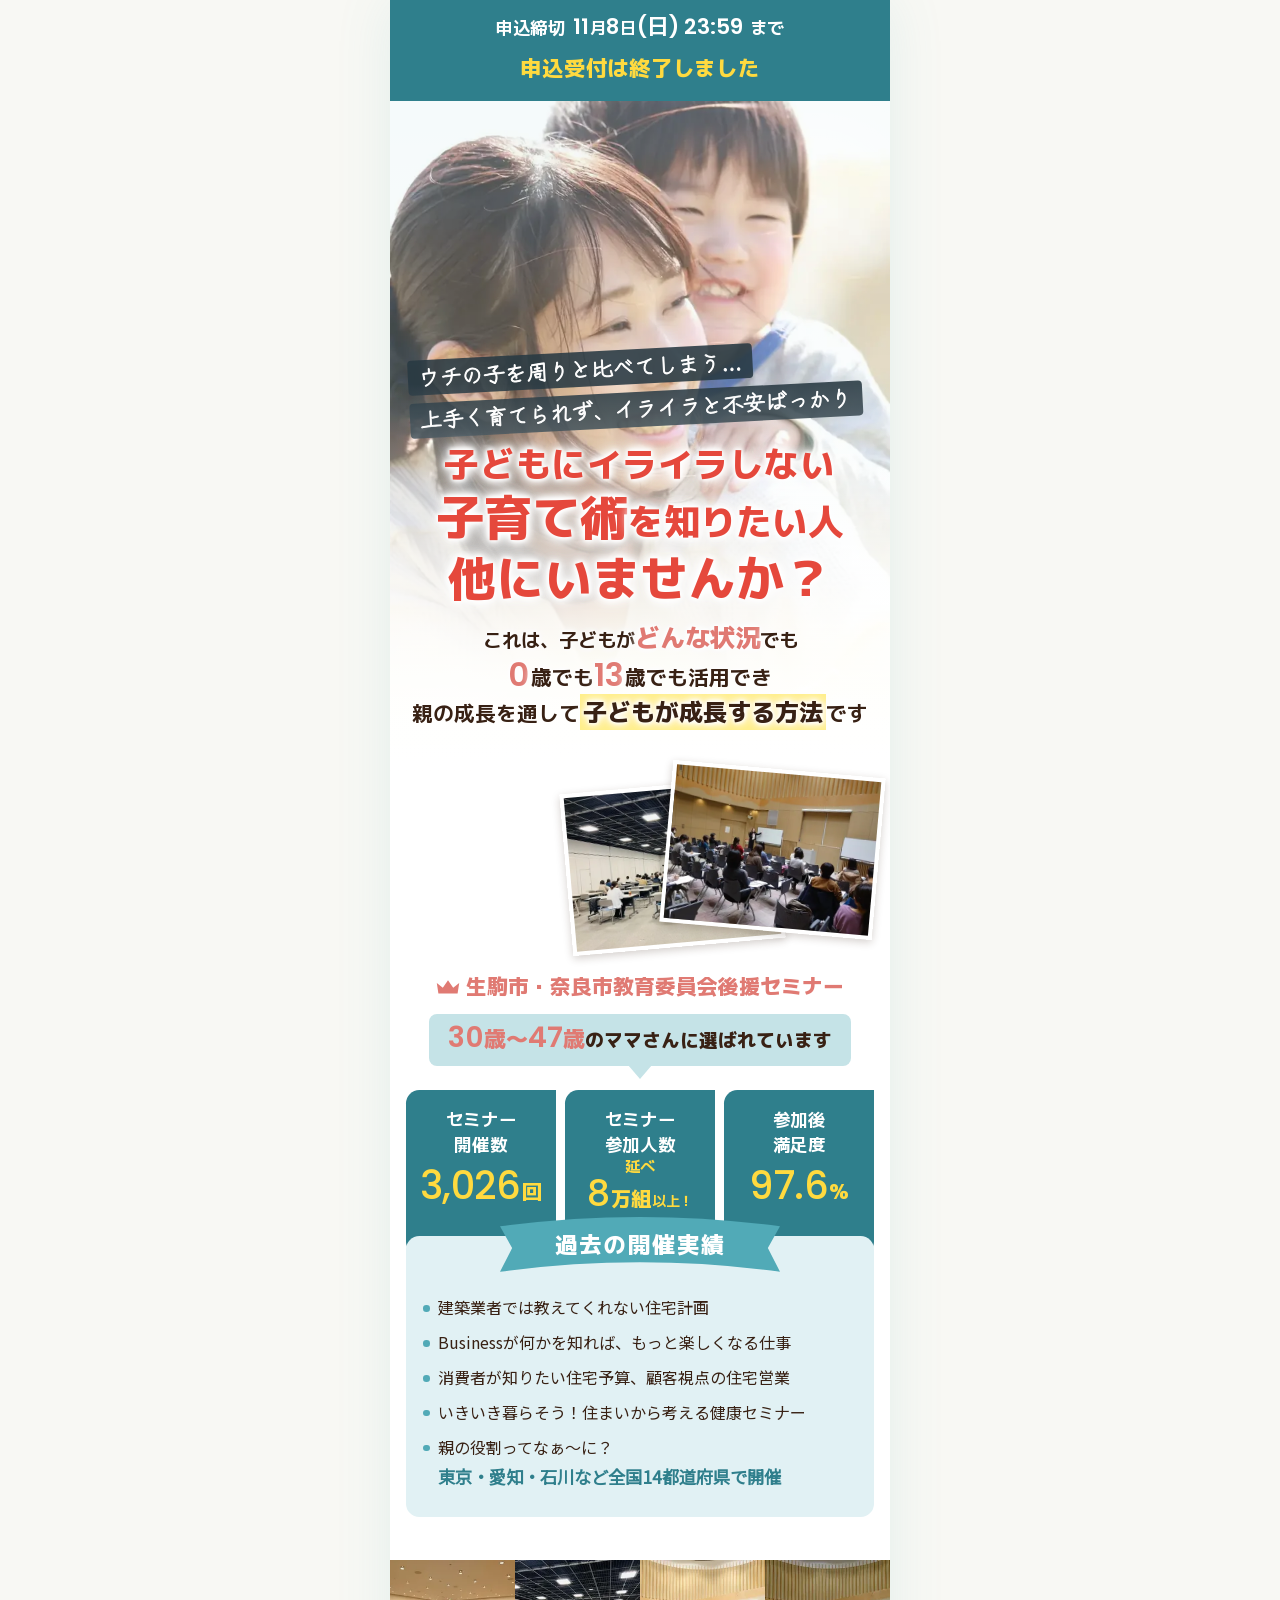
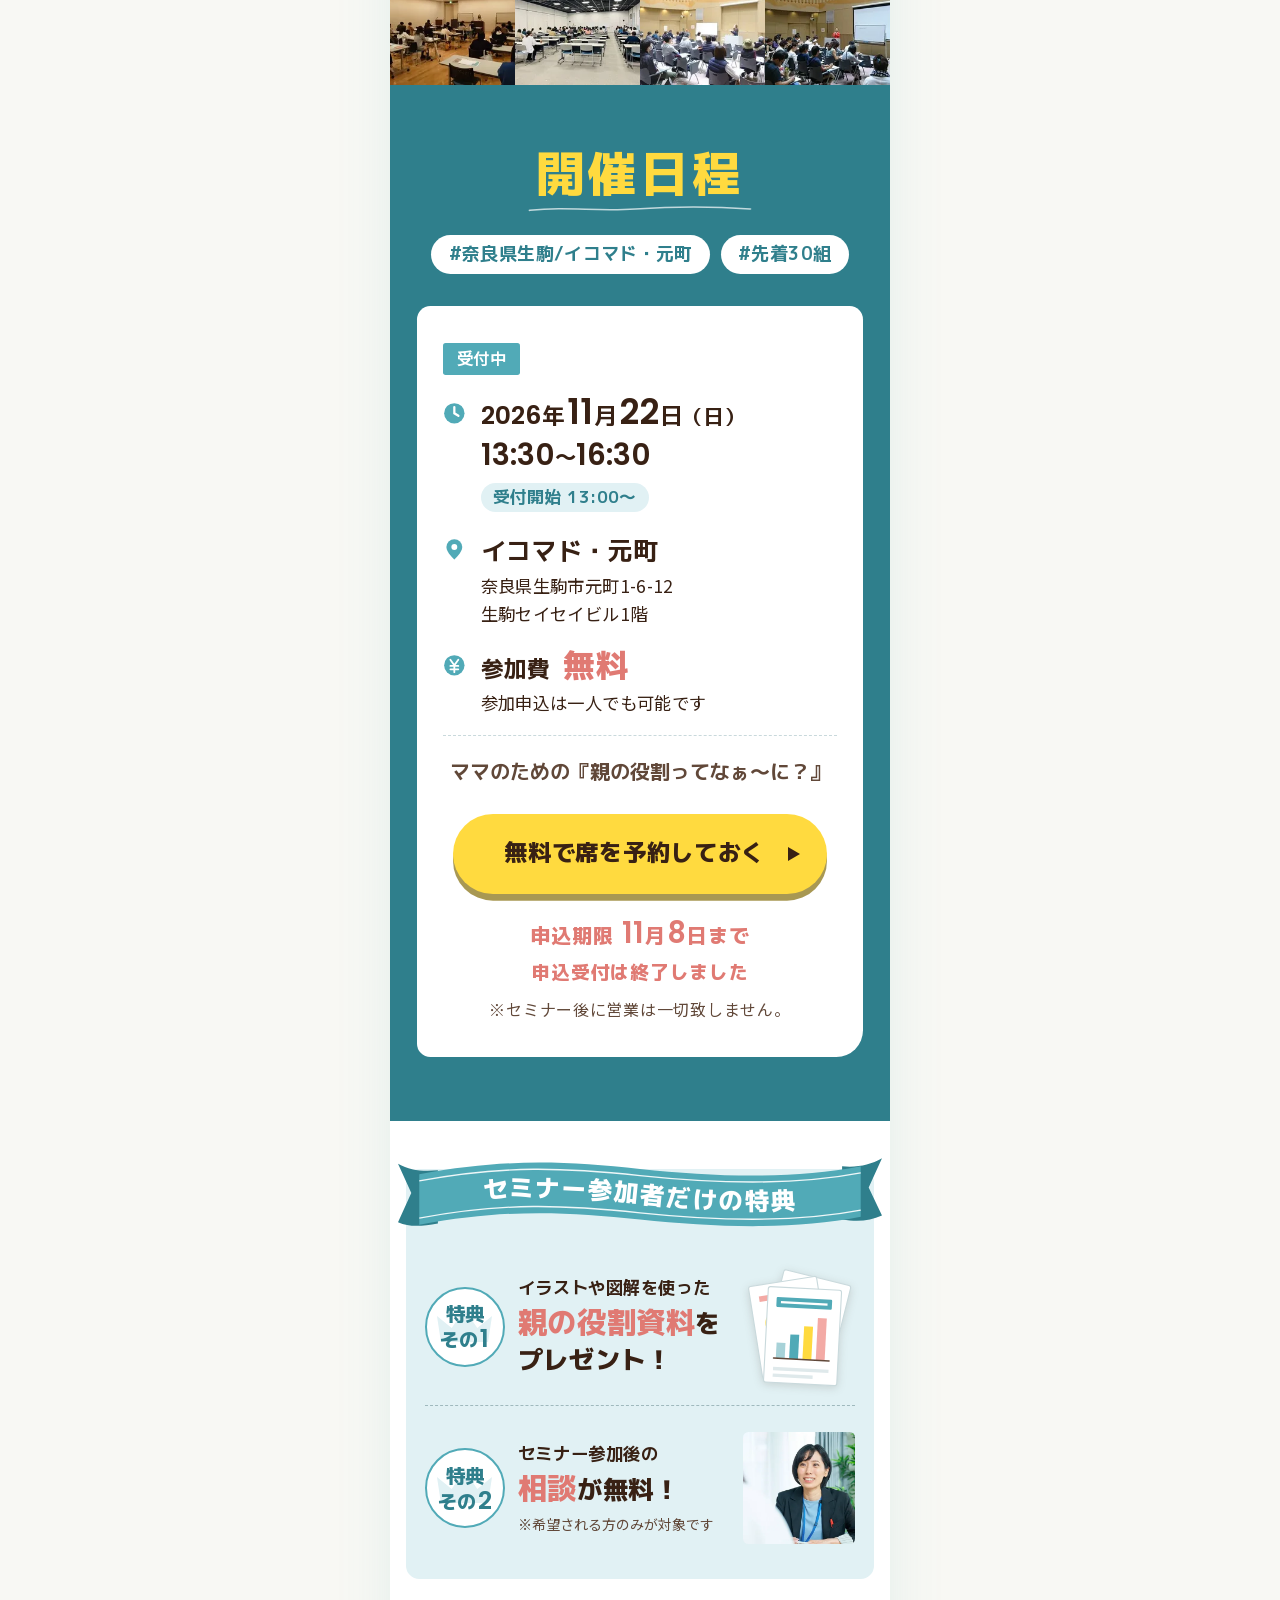
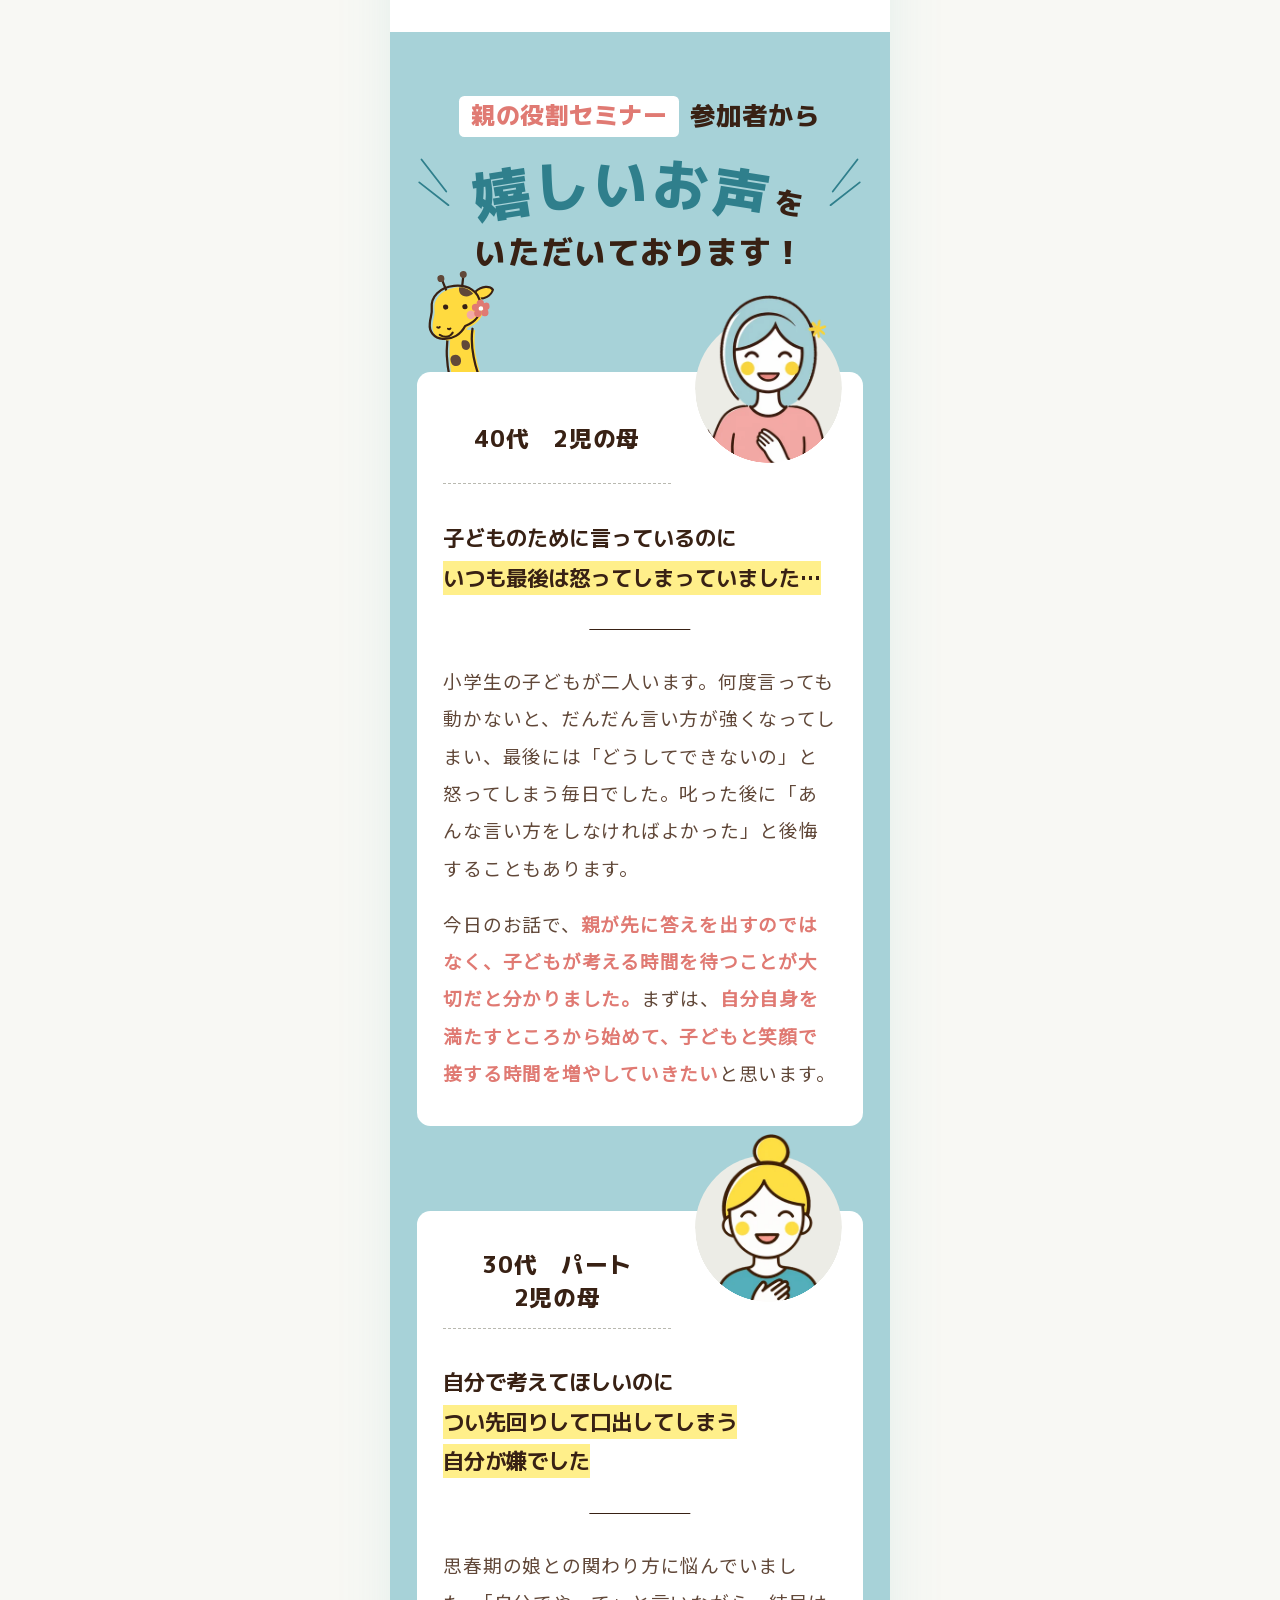
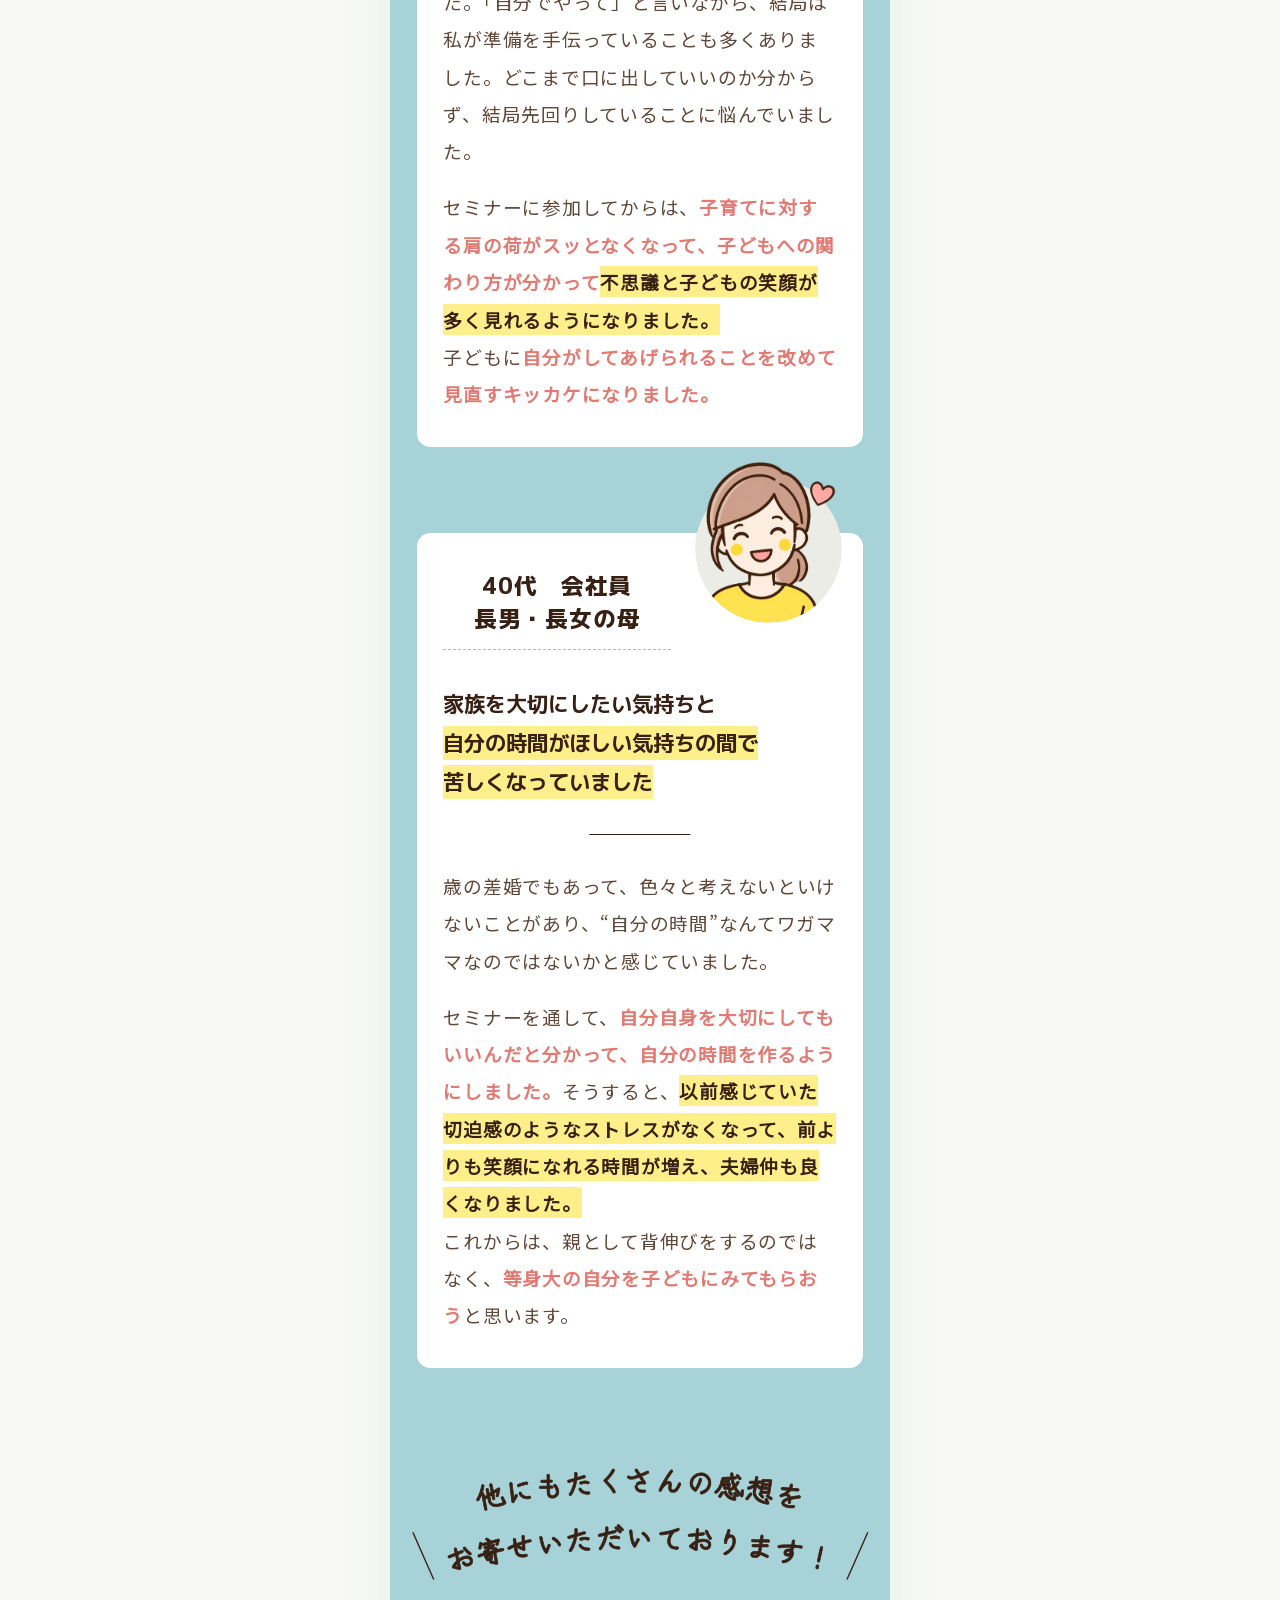
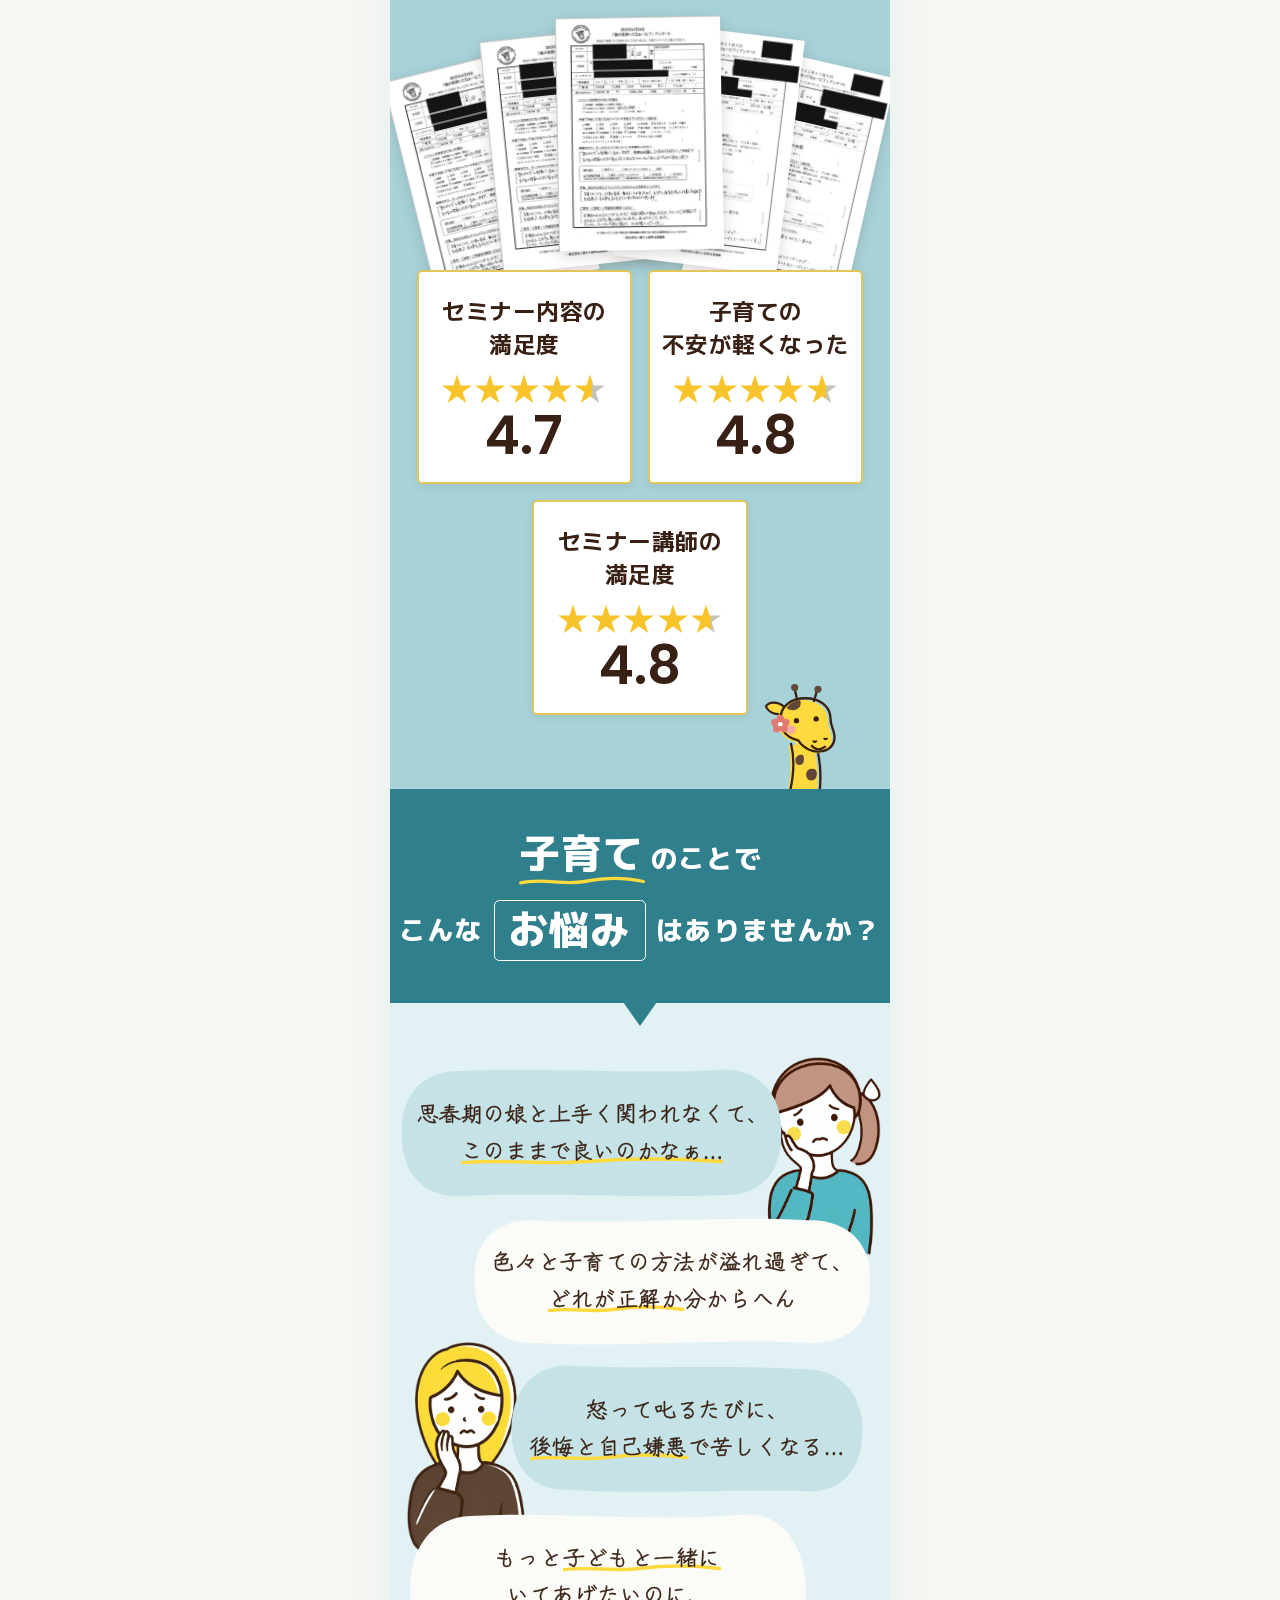
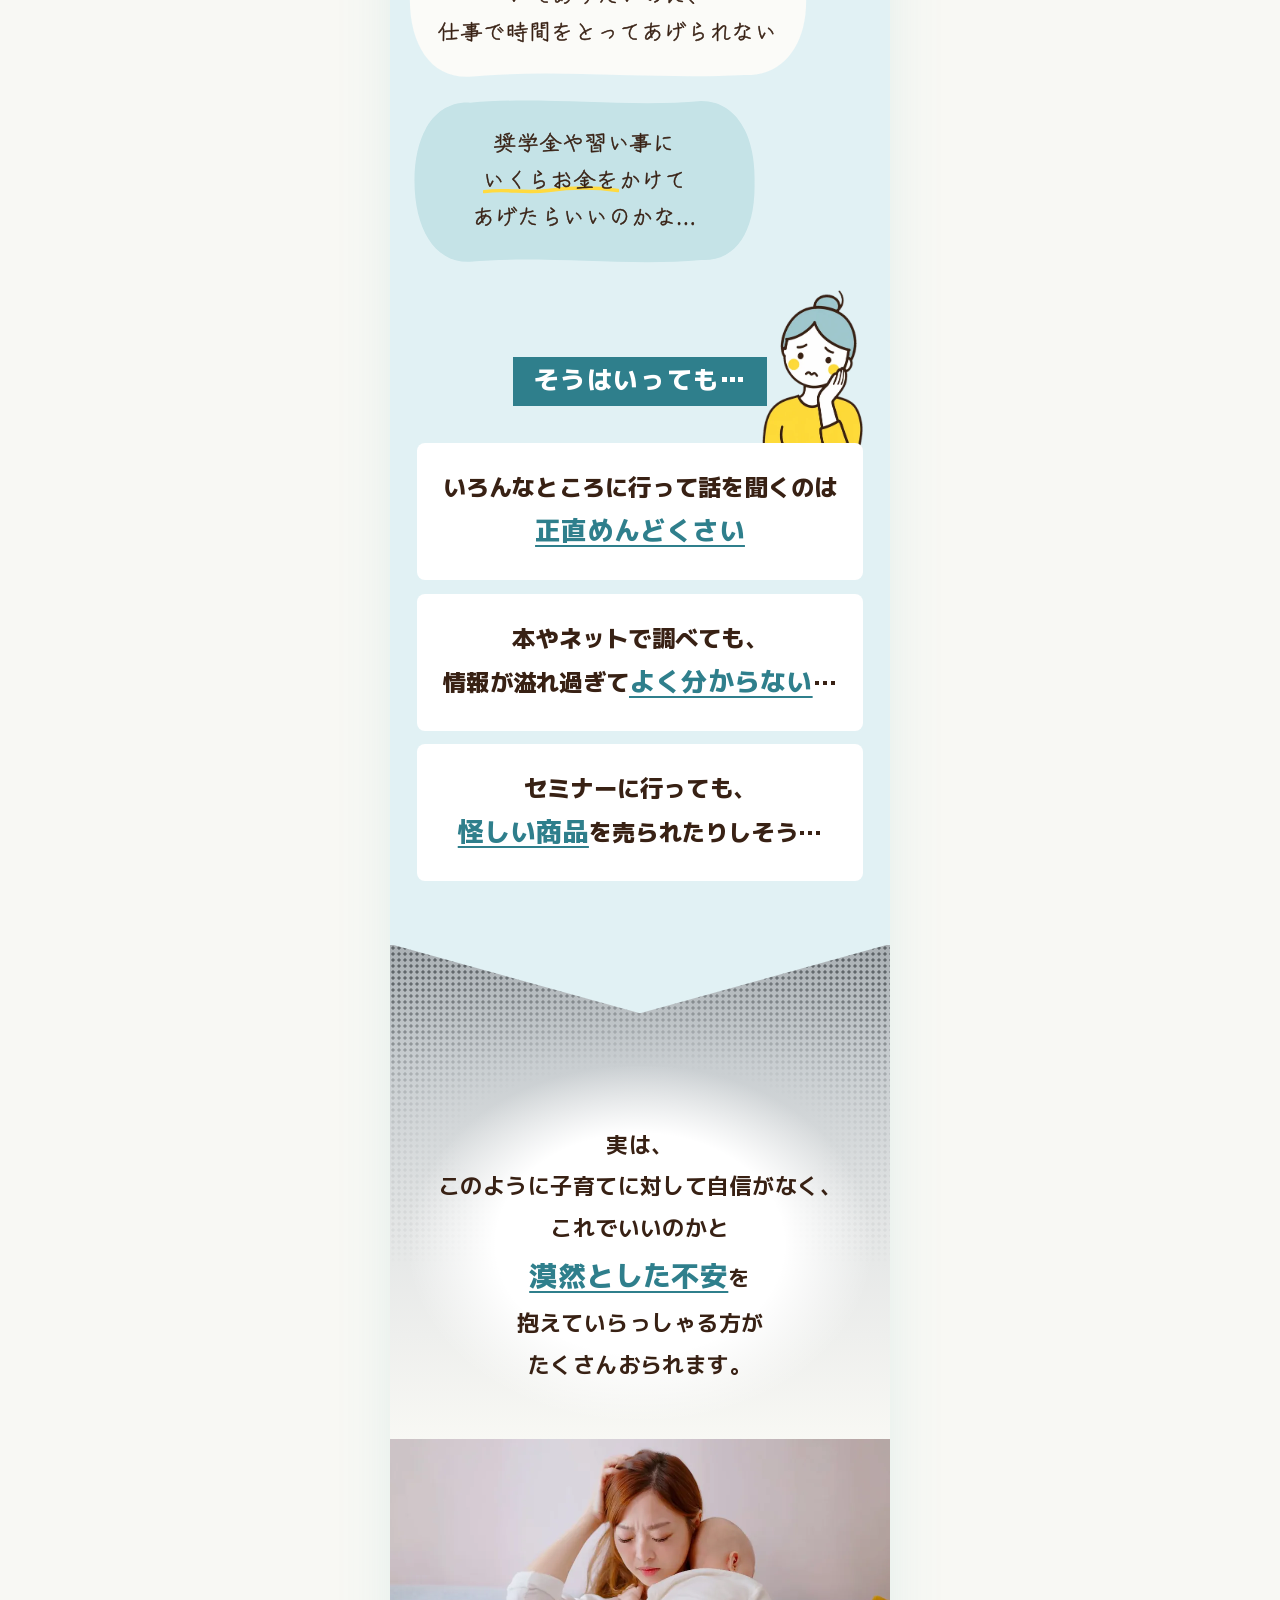
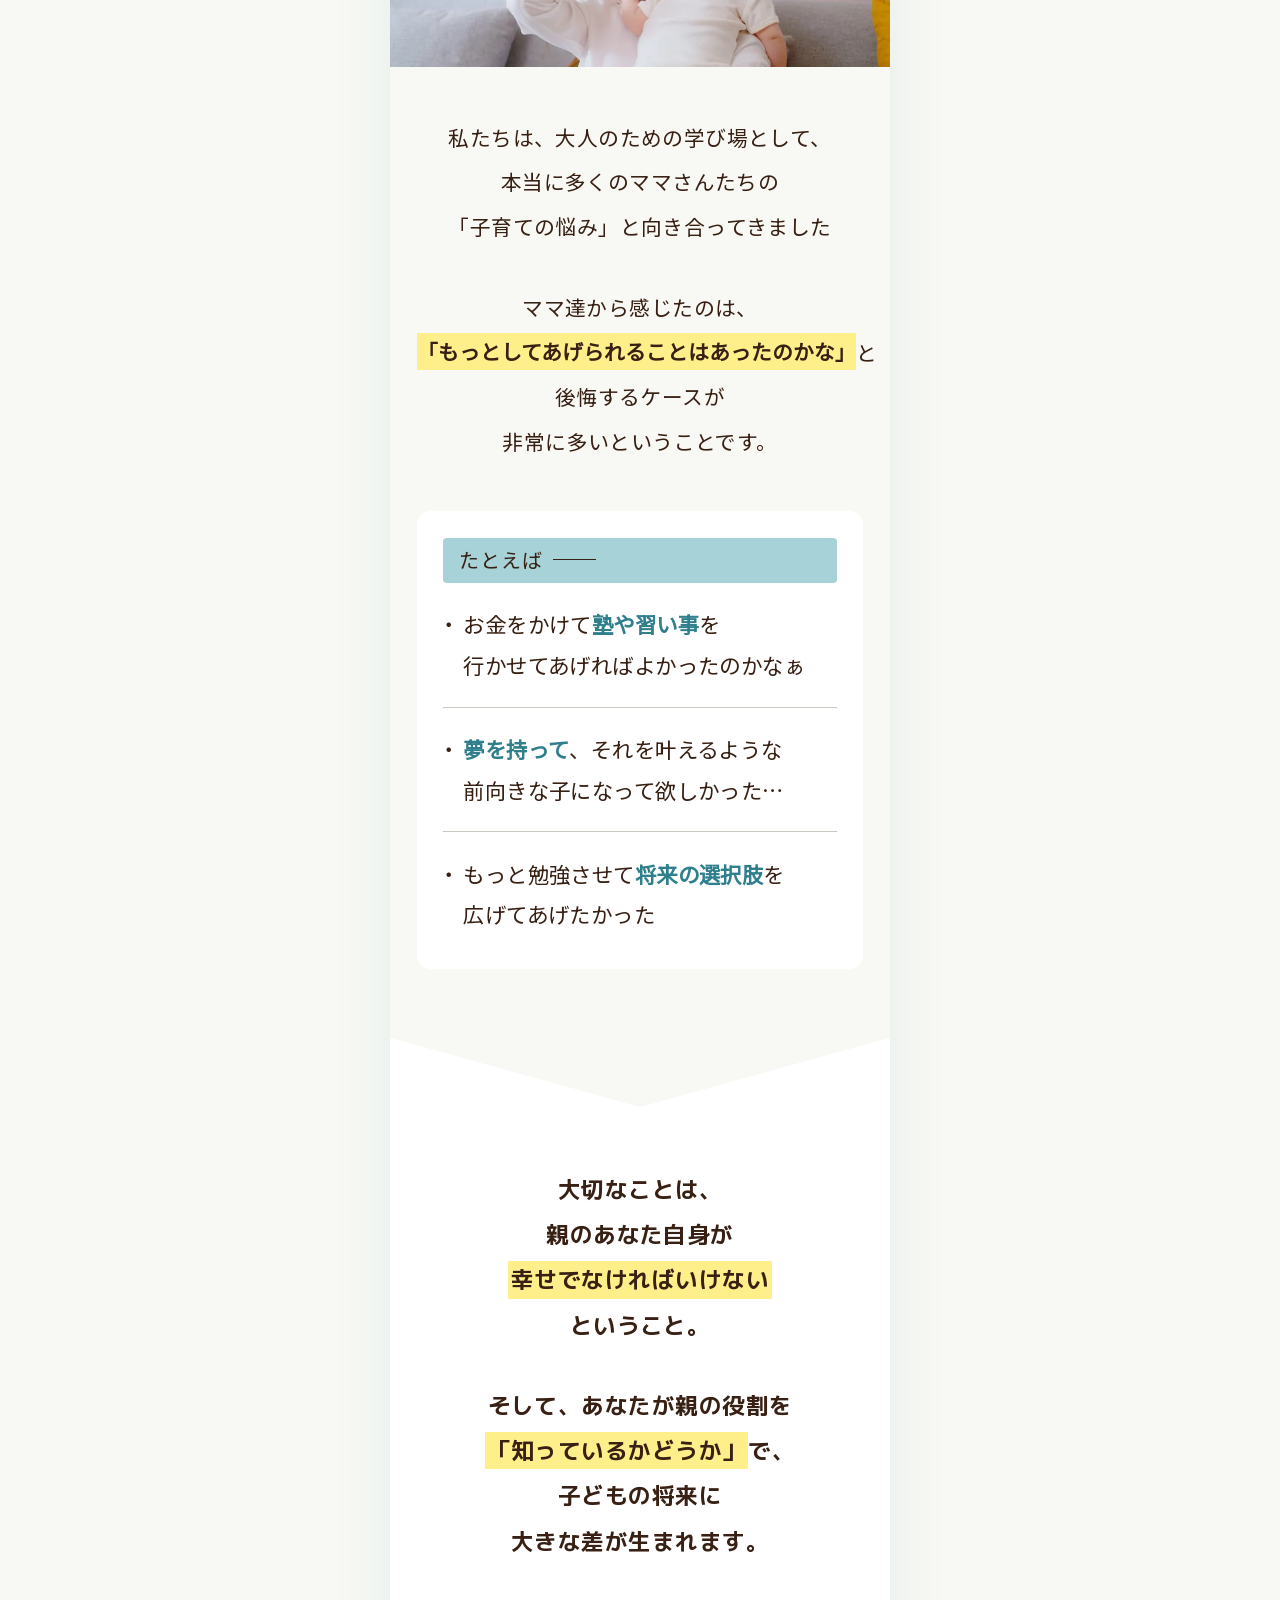
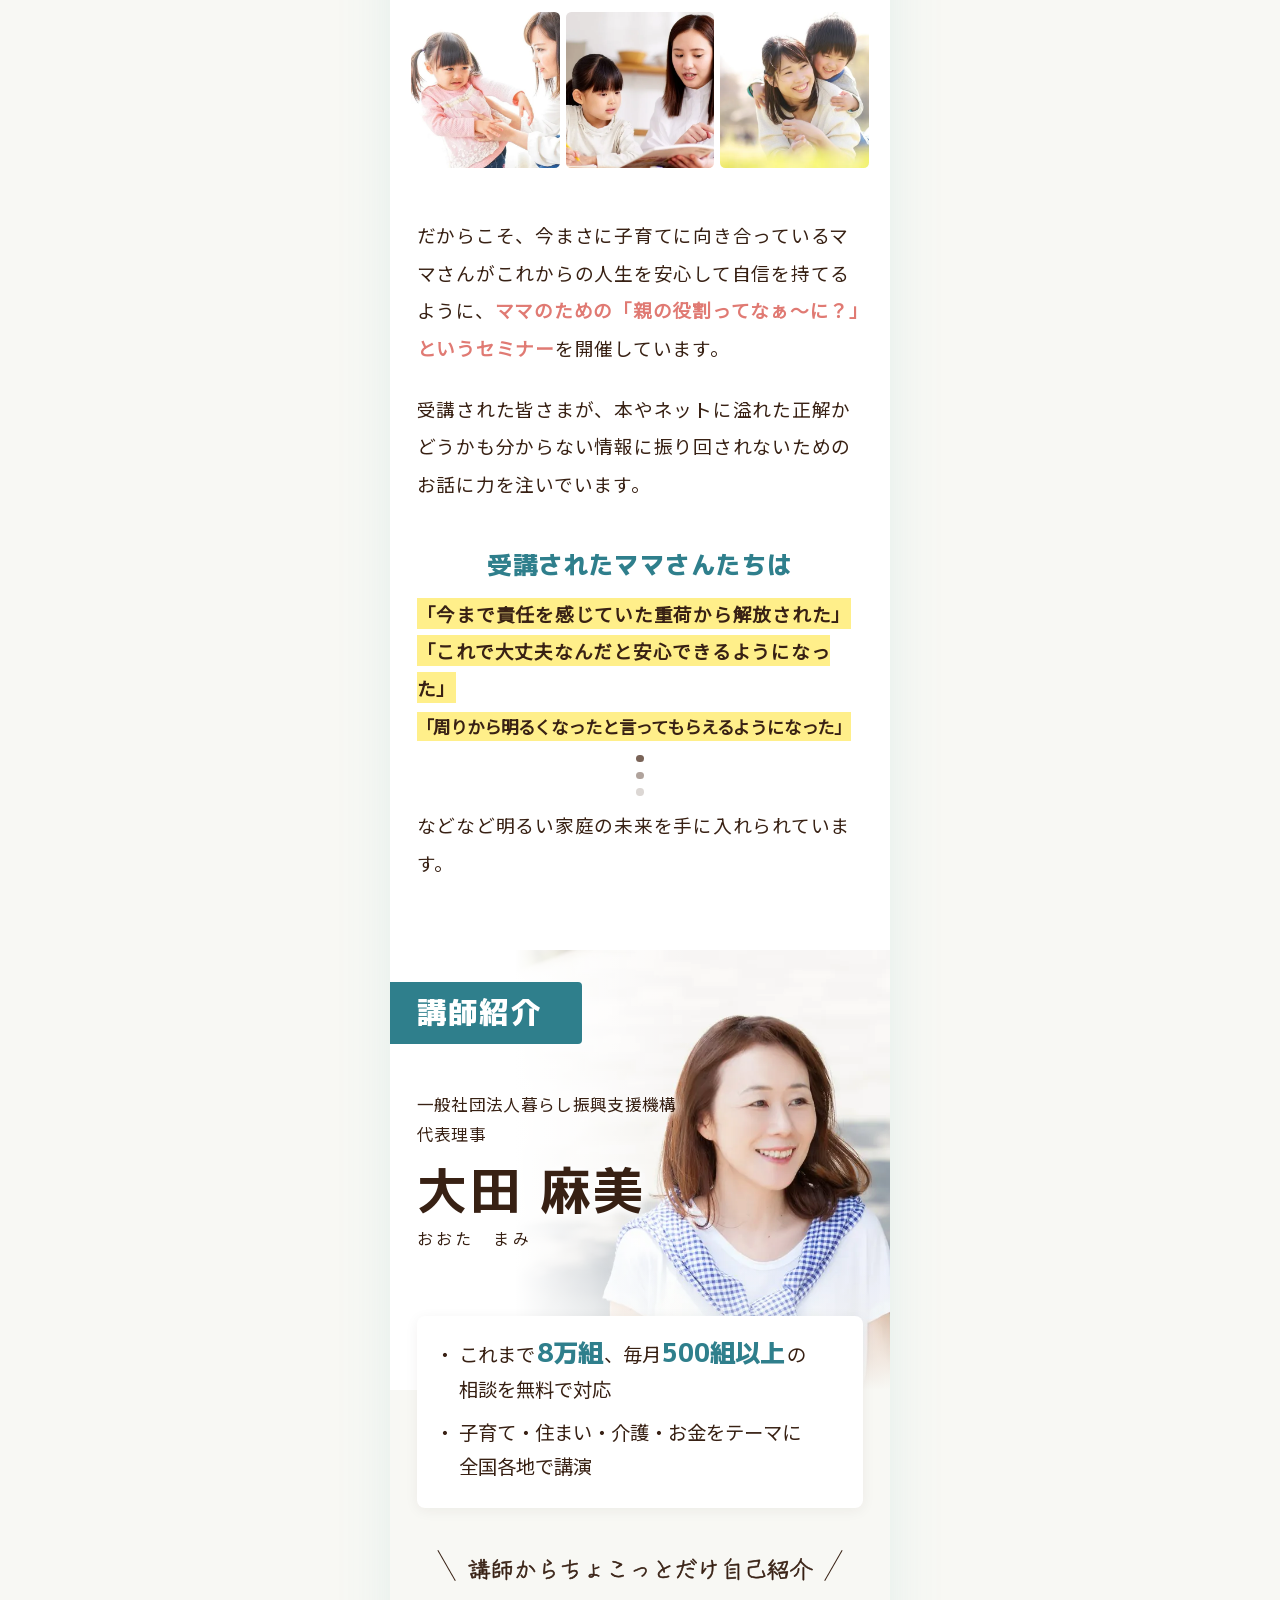
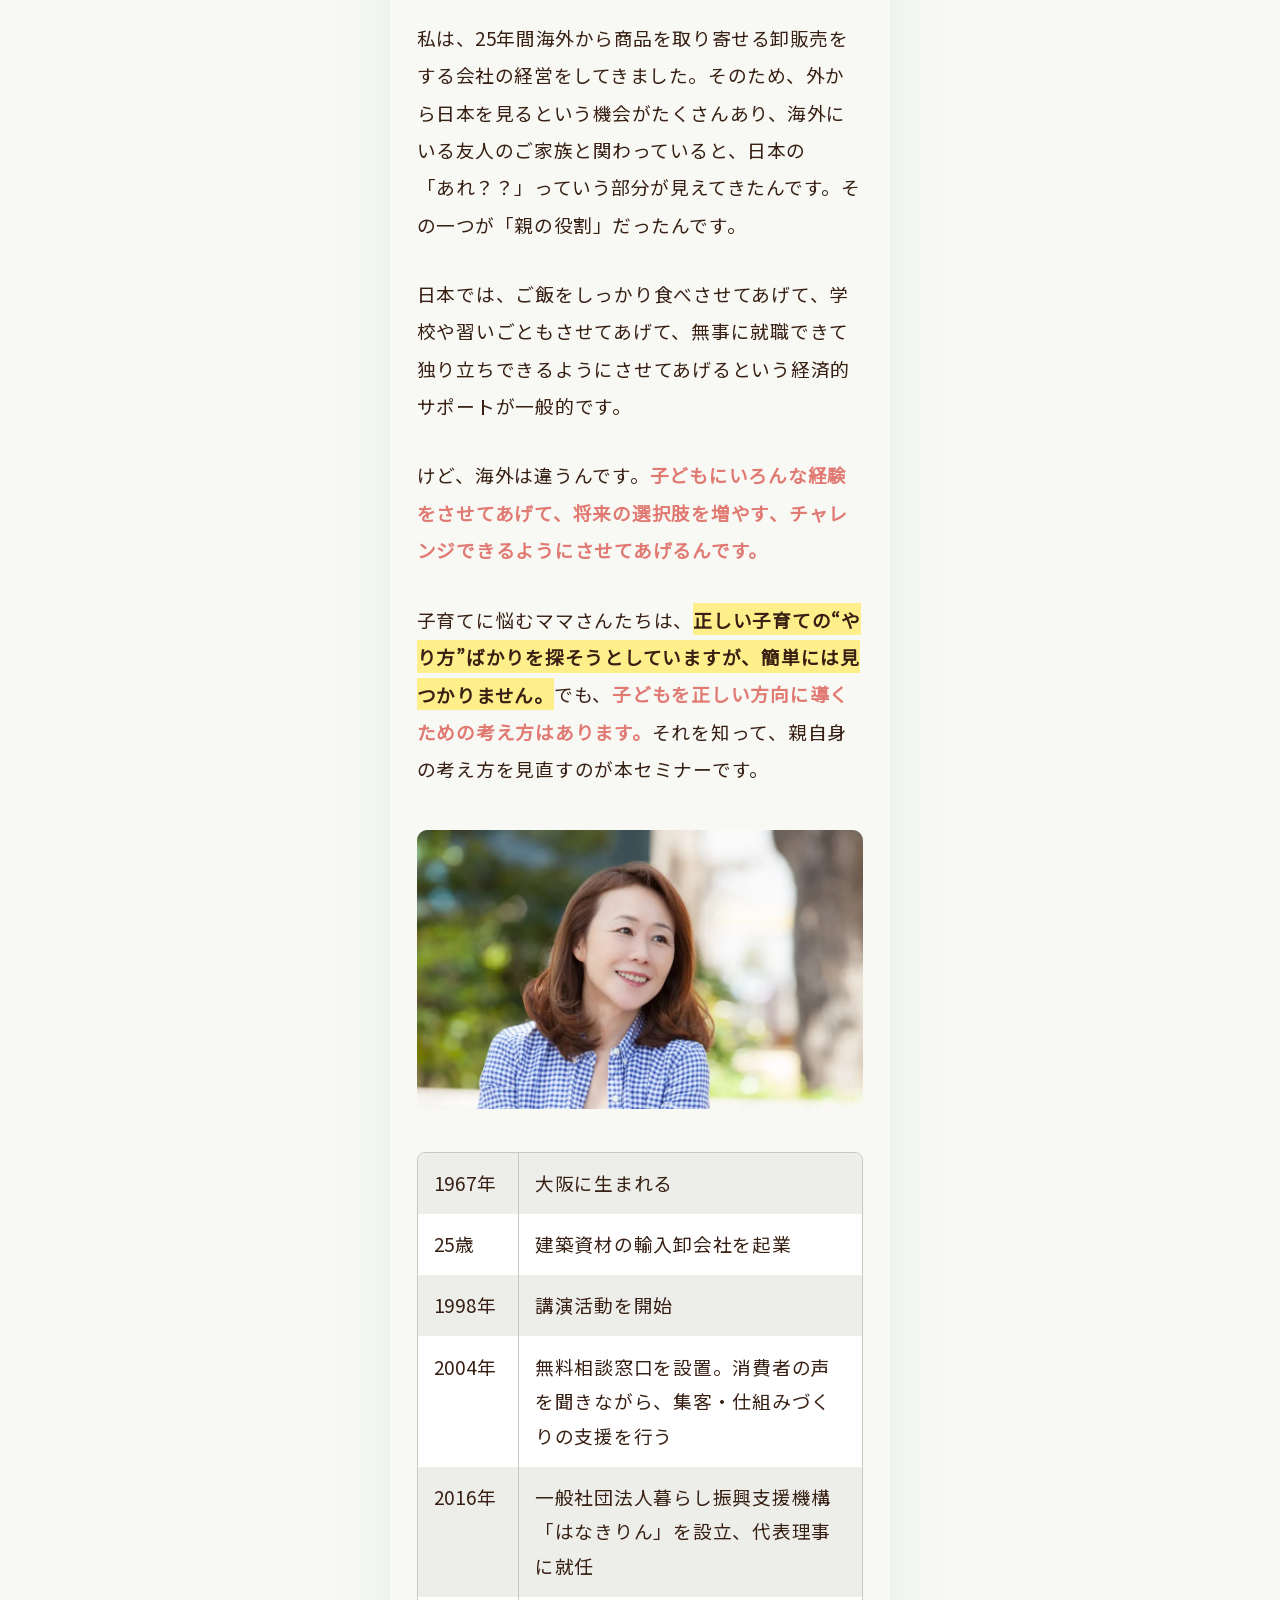
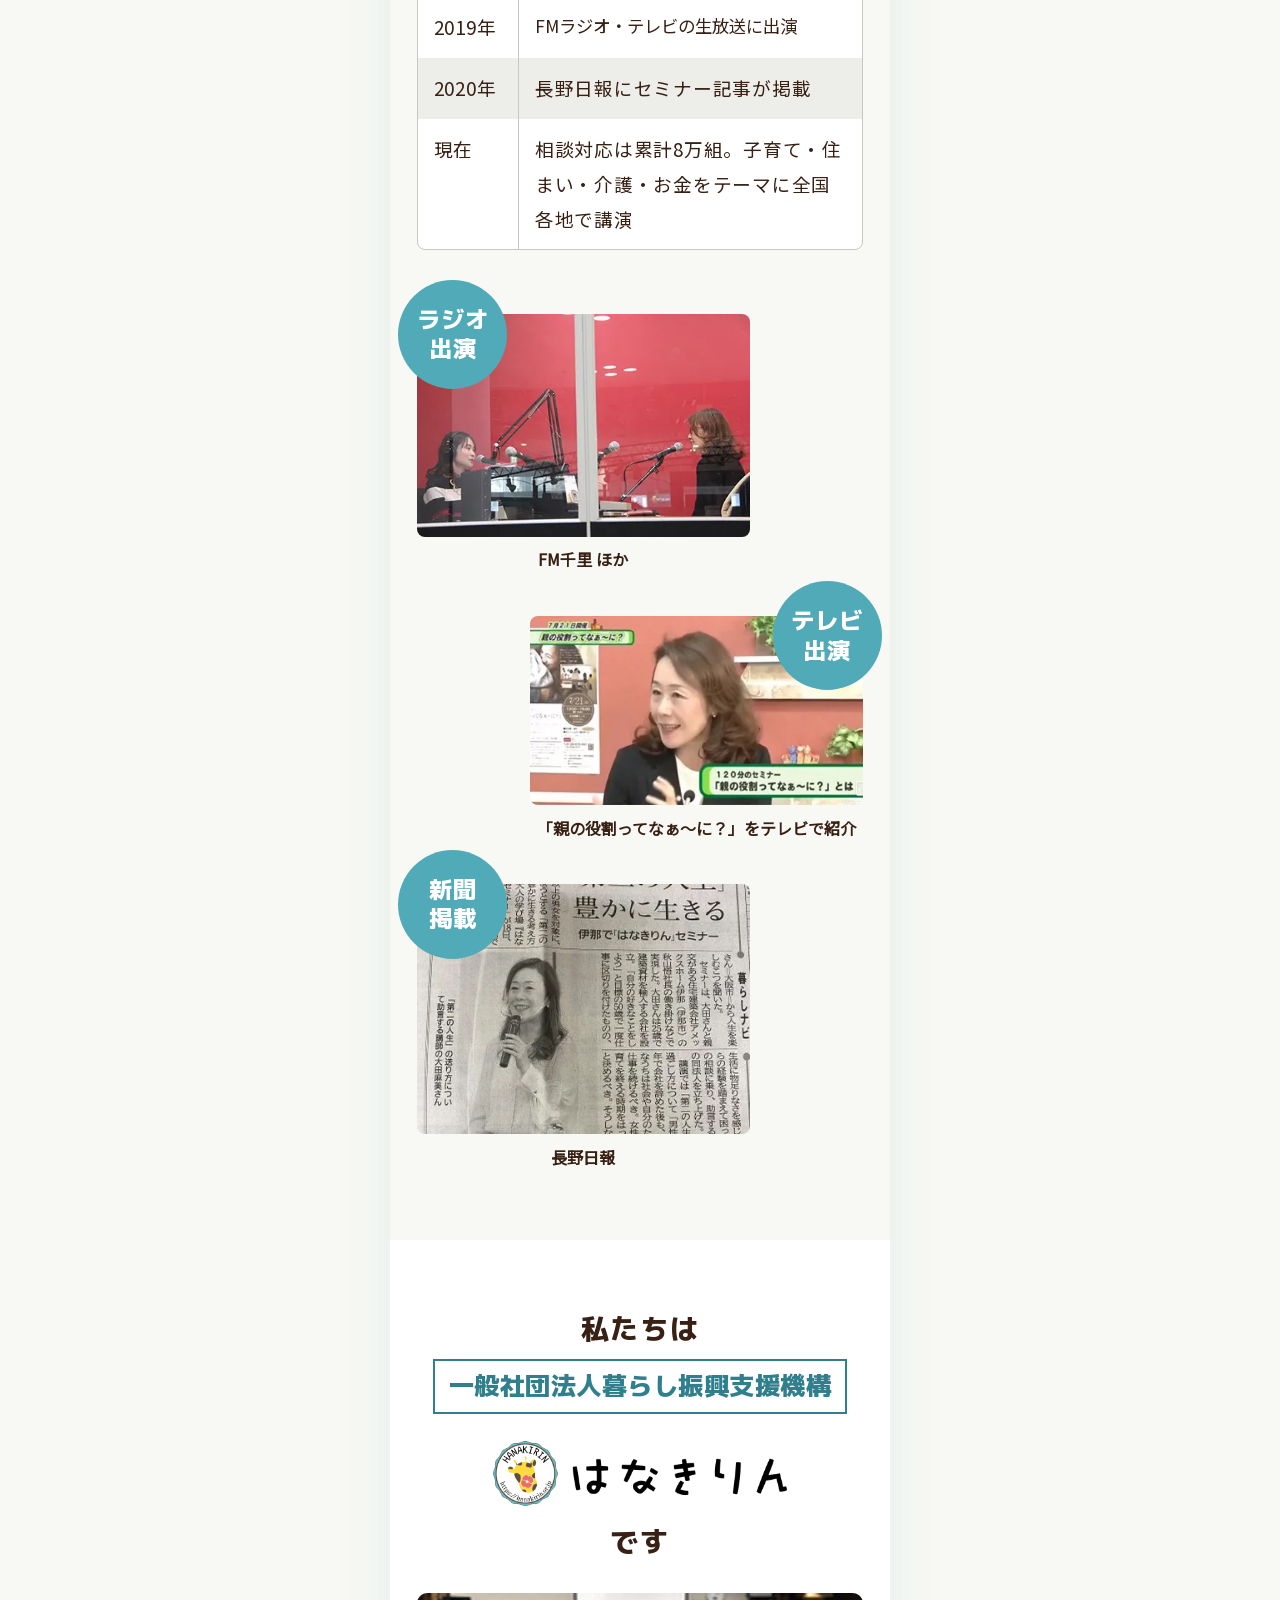
==== index-b.html @ 8ce8a613 "B案: FV見出し2行目「子育て術」を大きく、「を知りたい人」を小さめに（CSS v=b47） Co-Authored-By: Claude Fable 5.1 <noreply@anthropic." ====
<!DOCTYPE html>
<html lang="ja">
<head>
<meta charset="UTF-8">
<meta name="viewport" content="width=device-width, initial-scale=1">
<meta name="facebook-domain-verification" content="hcy9hndwq1w8a8iqpe50zo93vfr3x8">
<meta name="robots" content="noindex, nofollow">
<title>ママのための『親の役割ってなぁ〜に？』「これじゃあかんかな…」が「これでええねん！」に変わる子育ての考え方｜はなきりん</title>
<meta name="description" content="講師歴25年以上。参加費無料。子育てを行う上で一番大切なことを大公開。ママのための『親の役割ってなぁ〜に？』「これじゃあかんかな…」が「これでええねん！」に変わる子育ての考え方。">
<link rel="icon" type="image/png" href="images/favicon.png">
<link rel="apple-touch-icon" href="images/apple-touch-icon.png">
<link rel="preload" as="font" type="font/woff2" href="fonts/mplus1p-800.woff2" crossorigin>
<link rel="preload" as="font" type="font/woff2" href="fonts/mplus1p-700.woff2" crossorigin>
<link rel="preload" as="image" href="images/fv-mama-child-750.webp" fetchpriority="high">
<link rel="preconnect" href="https://connect.facebook.net" crossorigin>
<style id="critical-css">@font-face {font-family:"M PLUS 1p";font-style:normal;font-weight:700;font-display:swap;src:url("fonts/mplus1p-700.woff2") format("woff2");}@font-face {font-family:"M PLUS 1p";font-style:normal;font-weight:800;font-display:swap;src:url("fonts/mplus1p-800.woff2") format("woff2");}:root{--teal:#51aab7;--teal-deep:#2f7f8c;--aqua:#a7d2d8;--aqua-pale:#eef9fb;--aqua-box:#e1f1f4;--yellow:#ffda3f;--yellow-shade:#a89853;--marker:#ffef8a;--coral:#f3aaa5;--coral-text:#e07a73;--brown:#614839;--brown-deep:#382114;--base:#f8f8f4;--col:min(100vw, 500px);--ff-head:"M PLUS 1p", "Noto Sans JP", sans-serif;--ff-body:"Noto Sans JP", "Hiragino Kaku Gothic ProN", "Yu Gothic", sans-serif;--ff-hand:"Zen Kurenaido", "Noto Sans JP", sans-serif;--ff-num:"Poppins", "M PLUS 1p", sans-serif;}*,::before,::after{box-sizing:border-box;}html{font-size:calc(var(--col) / 37.5);text-size-adjust:100%;}body{margin:0px;overflow-x:hidden;background:var(--base);color:var(--brown);font-family:var(--ff-body);font-size:1.4rem;line-height:2;letter-spacing:0.04em;-webkit-font-smoothing:antialiased;}img,svg{display:block;max-width:100%;height:auto;}ul{list-style:none;margin:0px;padding:0px;}p,h1,h2{margin:0px;}em{font-style:normal;}.lp{width:var(--col);margin:0px auto;background:rgb(255, 255, 255);overflow:hidden;box-shadow:rgba(81, 170, 183, 0.12) 0px 0px 4rem;}.marker{background:var(--marker);font-weight:700;color:var(--brown-deep);}.fv-head{position:relative;display:flex;align-items:flex-end;gap:0.8rem;padding:0.9rem 1rem 0px 1.2rem;background:var(--teal-deep);}.fv-head--timer{display:block;padding:0.9rem 1rem 0.8rem;text-align:center;color:rgb(255, 255, 255);}.timer__label{font-family:var(--ff-head);font-weight:700;font-size:1.3rem;line-height:1.4;letter-spacing:0.04em;}.timer__label b{font-family:var(--ff-num);font-weight:600;font-size:1.6rem;letter-spacing:0px;margin:0px 0.1rem;}.timer__label b small{font-family:var(--ff-head);font-weight:700;font-size:1.2rem;margin:0px 0.05rem;}.timer__count{margin-top:0.3rem;font-family:var(--ff-head);font-weight:800;font-size:1.3rem;line-height:1.2;white-space:nowrap;}.timer__ato{margin-right:0.5rem;}.timer__num{display:inline-block;min-width:2.2em;padding:0.15rem 0.3rem;margin:0px 0.15rem 0px 0.2rem;border-radius:0.5rem;background:rgb(255, 255, 255);color:var(--teal-deep);font-family:var(--ff-num);font-weight:600;font-size:2.3rem;font-variant-numeric:tabular-nums;letter-spacing:0px;text-align:center;}.timer__num[data-t="d"]{min-width:1.6em;color:var(--coral-text);}.timer__count small{font-size:1.2rem;font-weight:700;color:var(--yellow);}.fv{position:relative;padding-bottom:3.2rem;background:radial-gradient(60% 22rem at 85% 8rem, rgba(255, 255, 255, 0.85), transparent 70%), linear-gradient(rgb(207, 232, 236) 0px, rgb(223, 240, 243) 18rem, rgb(255, 255, 255) 40rem);}.fv-main{position:relative;height:33.8rem;}.fv-teacher{position:absolute;top:0.5rem;right:-8.7rem;width:36rem;max-width:none;mask-image:linear-gradient(rgb(0, 0, 0) 93%, transparent 100%);}.fv-telop{position:absolute;z-index:1;top:2.3rem;left:0.7rem;display:flex;flex-direction:column;align-items:flex-start;gap:0.45rem;transform:rotate(-4deg);transform-origin:left top;font-family:var(--ff-hand);font-size:1.28rem;line-height:1;letter-spacing:0.06em;color:var(--brown-deep);-webkit-text-stroke:0.035em currentcolor;}.fv-telop span{padding:0.5rem 0.8rem 0.55rem;background:var(--yellow);}.fv-telop span:nth-child(2){margin-left:1rem;}.fv-title{position:absolute;z-index:2;top:19rem;left:1rem;display:flex;flex-direction:column;align-items:flex-start;gap:0.5rem;font-family:var(--ff-head);font-weight:800;color:var(--coral-text);line-height:1;letter-spacing:0.02em;white-space:nowrap;}.fv-title__pre,.fv-title__main{background:rgba(255, 255, 255, 0.92);}.fv-title__pre{padding:0.6rem 0.8rem 0.7rem;font-size:2.4rem;}.fv-title__main{padding:0.8rem 0.8rem 1rem;font-size:2.75rem;letter-spacing:0px;}.fv-photos{position:relative;z-index:1;width:23.5rem;height:13rem;margin:-2.4rem -1.2rem 1.8rem auto;}.fv-photos img{position:absolute;width:16rem;border:0.3rem solid rgb(255, 255, 255);box-shadow:rgba(56, 33, 20, 0.22) 0px 0.2rem 0.6rem;}.fv-photos img:nth-child(1){left:0px;top:1.2rem;transform:rotate(-5deg);}.fv-photos img:nth-child(2){right:0px;top:0px;transform:rotate(5deg);}.fv-lead{position:relative;padding:0.6rem 2rem 0px;font-size:1.5rem;font-weight:500;line-height:1.7;color:var(--brown-deep);}.fv-lead::after{content:"";display:block;clear:both;}.fv-chosen{position:relative;width:fit-content;margin:2.6rem auto 0px;padding:0.6rem 1.4rem 0.8rem;border-radius:0.6rem;background:rgb(197, 227, 231);color:var(--brown-deep);font-family:var(--ff-head);font-weight:800;font-size:1.4rem;line-height:1.5;letter-spacing:0px;white-space:nowrap;}.fv-chosen::after{content:"";position:absolute;left:50%;top:100%;margin:-1px 0px 0px -0.9rem;border-width:1.1rem 0.9rem 0px;border-style:solid solid none;border-color:rgb(197, 227, 231) transparent currentcolor;border-image:none;}.fv-chosen em{color:var(--coral-text);font-size:1.65rem;}.fv-chosen b{font-family:var(--ff-num);font-weight:600;font-size:2.15rem;line-height:1;letter-spacing:0px;}.fv-stats{display:grid;grid-template-columns:repeat(3, 1fr);gap:0.7rem;margin:1.8rem 1.2rem 0px;}.fv-stats li{display:flex;flex-direction:column;align-items:center;justify-content:flex-start;min-height:12.4rem;padding:1.4rem 0.2rem 3rem;border-radius:1rem 0px 1rem 1rem;background:var(--teal-deep);color:rgb(255, 255, 255);text-align:center;}.fv-stats__label{font-family:var(--ff-head);font-weight:700;font-size:1.3rem;line-height:1.4;letter-spacing:0.04em;}.fv-stats__num{display:flex;flex-wrap:wrap;align-items:baseline;justify-content:center;margin-top:0.6rem;color:var(--yellow);font-family:var(--ff-head);font-weight:800;font-size:1.5rem;line-height:1.1;letter-spacing:0px;}.fv-stats__num b{font-family:var(--ff-num);font-weight:500;font-size:2.9rem;letter-spacing:-0.02em;margin-right:0.1rem;}.fv-stats__num small{font-size:1.15rem;font-weight:700;}.fv-stats__num--stack{margin-top:0.2rem;}.fv-stats__num--stack small:first-child{flex-basis:100%;margin-bottom:-0.2rem;}.fv-stats__num--stack b{font-size:2.7rem;}.fv-stats__num--stack small:last-child{margin-left:0.1rem;font-size:1.05rem;letter-spacing:-0.04em;}.fv-record{position:relative;margin:-1.4rem 1.2rem 0px;padding:4.4rem 1.3rem 2rem;border-radius:1rem;background:var(--aqua-box);}.fv-record__ribbon{position:absolute;top:-1.6rem;left:50%;width:21rem;height:4.4rem;transform:translateX(-50%);display:grid;place-items:center;color:rgb(255, 255, 255);font-family:var(--ff-head);font-weight:800;font-size:1.7rem;letter-spacing:0.06em;line-height:1;}.fv-record__ribbon svg{position:absolute;inset:0px;width:100%;height:100%;fill:var(--teal);}.fv-record__ribbon span{position:relative;padding-top:0.2rem;}.fv-record__list li{position:relative;padding-left:1.1rem;font-size:1.2rem;line-height:1.6;letter-spacing:0px;color:var(--brown-deep);}.fv-record__list li + li{margin-top:0.7rem;}.fv-record__places{display:block;margin-top:0.2rem;color:var(--teal-deep);font-weight:700;font-size:1.3rem;line-height:1.6;letter-spacing:0px;white-space:nowrap;}.fv-record__list li::before{content:"";position:absolute;left:0px;top:0.75rem;width:0.5rem;height:0.5rem;border-radius:50%;background:var(--teal);}.strip{display:grid;grid-template-columns:repeat(4, 1fr);}.strip img{width:100%;aspect-ratio:1 / 1;object-fit:cover;}.schedule{padding:4.4rem 2rem 4.8rem;background:var(--teal-deep);text-align:center;}.schedule__title{display:inline-block;padding:0px 0.6rem 0.9rem;color:var(--yellow);font-family:var(--ff-head);font-weight:800;font-size:3.6rem;line-height:1.2;letter-spacing:0.08em;background:url("data:image/svg+xml,%3Csvg xmlns='http://www.w3.org/2000/svg' viewBox='0 0 100 6' preserveAspectRatio='none'%3E%3Cpath d='M1 4C18 1 30 5 48 3s34-2 51 0' fill='none' stroke='%23fff' stroke-width='1.2' stroke-linecap='round' opacity='.7'/%3E%3C/svg%3E") center bottom / 100% 0.6rem no-repeat;}.fv-free{position:absolute;z-index:2;left:-10.7rem;top:0.4rem;display:flex;flex-direction:column;align-items:center;justify-content:center;width:10rem;height:10rem;margin:0px;border-radius:50%;background:var(--coral-text);color:rgb(255, 255, 255);font-family:var(--ff-head);font-weight:800;font-size:1.9rem;line-height:1.15;letter-spacing:0.04em;text-align:center;transform:rotate(-6deg);}.fv-free svg{width:2.05rem;margin-bottom:0.2rem;fill:var(--yellow);}.fv-free--support{left:-11.6rem;top:1.6rem;width:auto;height:auto;padding:0.65rem 1rem 0.75rem;border-radius:1rem;font-size:1.3rem;line-height:1.35;letter-spacing:0;white-space:nowrap;}.fv-free--support svg{width:1.6rem;margin-bottom:0.1rem;}.float-cta{position:fixed;z-index:50;right:calc((100vw - var(--col)) / 2 + 1.2rem);bottom:1.8rem;display:flex;flex-direction:column;align-items:center;justify-content:center;width:10.4rem;height:10.4rem;border-radius:50%;background:var(--yellow);box-shadow:0 .5rem 0 var(--yellow-shade), 0 .8rem 1.6rem rgba(56, 33, 20, .22);color:var(--brown-deep);font-family:var(--ff-head);font-weight:800;font-size:1.75rem;line-height:1.25;letter-spacing:0.02em;text-align:center;text-decoration:none;opacity:0;visibility:hidden;transform:translateY(1.2rem);transition:opacity 0.4s, transform 0.4s, visibility linear 0.4s;}.float-cta small{margin-bottom:0.4rem;padding:0.1rem 0.8rem 0.2rem;border-radius:99rem;background:var(--coral-text);color:rgb(255, 255, 255);font-size:1.05rem;font-weight:700;line-height:1.5;}.float-cta__label{white-space:nowrap;font-size:1.55rem;letter-spacing:0px;}.float-cta:active{transform:translateY(0.3rem);box-shadow:0 .2rem 0 var(--yellow-shade);}@media (prefers-reduced-motion:reduce){.float-cta{transition:none;}}.fv-telop--b{top:15rem;left:1.3rem;gap:0.55rem;transform:rotate(-3deg);transform-origin:left top;font-size:1.6rem;line-height:1.15;letter-spacing:0.03em;color:rgb(255, 255, 255);-webkit-text-stroke:0.045em currentcolor;paint-order:stroke;}.fv-telop--b span{padding:0.35rem 0.8rem 0.45rem;border-radius:0.3rem;background:rgba(40, 58, 66, 0.88);color:rgb(255, 255, 255);text-shadow:none;}.fv-telop--b span:nth-child(2){margin-left:0px;}.fv-title--b .fv-title__main,.fv-title .fv-title__main{letter-spacing:0.01em;}.fv-age{display:inline-block;margin:0px 0.1rem 0px 0.05rem;font-family:var(--ff-num);font-weight:600;font-size:2.8rem;line-height:1;color:var(--coral-text);letter-spacing:0px;vertical-align:-0.15rem;}.fv-title--b{left:0px;right:0px;align-items:center;gap:0.2rem;text-align:center;}.fv-title--b .fv-title__pre,.fv-title--b .fv-title__main{padding:0px;background:none;color:rgb(229, 72, 60);text-shadow:rgb(255, 255, 255) 0px 0px 0.3rem, rgb(255, 255, 255) 0px 0px 0.3rem, rgb(255, 255, 255) 0px 0px 0.6rem, rgb(255, 255, 255) 0px 0px 0.6rem, rgb(255, 255, 255) 0px 0px 1rem, rgb(255, 255, 255) 0px 0px 1rem, rgb(255, 255, 255) 0px 0px 1.4rem;}.fv-title--b .fv-title__pre{font-size:3rem;}.fv-title--b .fv-title__main{margin-top:0.4rem;font-size:3.9rem;letter-spacing:0px;}.fv-main{height:35.5rem;}.fv-main .fv-teacher{top:-3.5rem;}.fv-title--b{top:22.3rem;}.fv-photos{margin-top:-3.6rem;}.fv-main{height:39.6rem;}.fv-sub{position:absolute;z-index:2;left:1.2rem;right:1.2rem;top:29.6rem;padding:0.4rem 0px 0px;background:none;text-align:center;text-shadow:rgb(255, 255, 255) 0px 0px 0.3rem, rgb(255, 255, 255) 0px 0px 0.3rem, rgb(255, 255, 255) 0px 0px 0.6rem, rgb(255, 255, 255) 0px 0px 0.6rem, rgb(255, 255, 255) 0px 0px 1rem;color:var(--brown-deep);font-family:var(--ff-head);font-weight:700;line-height:1.45;letter-spacing:0px;white-space:nowrap;}.fv-sub__l1{font-size:1.45rem;}.fv-sub__l2{margin-top:0.15rem;font-size:1.55rem;}.fv-sub .fv-age{font-size:2.4rem;vertical-align:-0.1rem;}.fv-sub .marker{padding:0.05rem 0.2rem;font-weight:800;font-size:1.8rem;}.fv-photos{margin-top:-1.2rem;}.fv-head--timer{z-index:5;}.fv-main{height:41rem;}.fv-title--b{top:21.6rem;}.fv-sub{top:31rem;}.fv-sub__em{font-size:1.9rem;font-weight:800;color:var(--coral-text);}.fv-title--b .fv-title__pre{font-size:2.9rem;}.fv-title--b .fv-title__main{font-size:4.6rem;margin-top:0.2rem;}.fv-sub__l3{margin-top:0.15rem;font-size:1.55rem;}.fv-main{height:43.6rem;}.fv-main{overflow:hidden;}.fv-main .fv-teacher--photo{top:0px;right:0px;left:0px;width:100%;max-width:100%;height:100%;object-fit:cover;object-position:50% 100%;opacity:0.8;mask-image:linear-gradient(rgb(0, 0, 0) 55%, rgba(0, 0, 0, 0.6) 78%, transparent 100%);}.fv-main::after{content:"";position:absolute;z-index:1;left:0px;right:0px;bottom:0px;height:62%;background:linear-gradient(rgba(255, 255, 255, 0) 0%, rgba(255, 255, 255, 0.55) 45%, rgba(255, 255, 255, 0.9) 80%, rgb(255, 255, 255) 100%);pointer-events:none;}.fv-main{height:47.5rem;}.fv-telop--b{top:19.5rem;}.fv-title--b{top:26rem;}.fv-sub{top:35.4rem;}.fv-main::after{height:58%;}.fv-title--ask .fv-title__pre{font-size:2.6rem;}.fv-title--ask .fv-title__main{font-size:3.3rem;margin-top:0.2rem;}.fv-title--ask .fv-title__ask{font-size:3.7rem;margin-top:0.3rem;}.fv-main{height:49.8rem;}.fv-sub{top:37.7rem;}.fv-support{display:flex;align-items:center;justify-content:center;gap:0.5rem;margin:2.4rem auto 0;color:var(--coral-text);font-family:var(--ff-head);font-weight:800;font-size:1.55rem;line-height:1.3;letter-spacing:0;white-space:nowrap;}.fv-support svg{width:1.8rem;flex:none;fill:currentColor;}.fv-support+.fv-chosen{margin-top:1rem;}.fv-title--ask .fv-title__main{margin-top:0.65rem;}.fv-title--ask .fv-title__ask{margin-top:0.75rem;}.fv-main{height:50.7rem;}.fv-sub{top:38.6rem;}.fv-title--ask .fv-title__main{font-size:3.6rem;}.fv-title--ask .fv-title__main small{font-size:0.75em;font-weight:inherit;}</style>
<link rel="preload" as="style" href="css/style-b.css?v=b47" onload="this.onload=null;this.rel='stylesheet'">
<noscript><link rel="stylesheet" href="css/style-b.css?v=b47"></noscript>
<!-- Meta Pixel Code -->
<script>
!function(f,b,e,v,n){if(f.fbq)return;n=f.fbq=function(){n.callMethod?
n.callMethod.apply(n,arguments):n.queue.push(arguments)};
if(!f._fbq)f._fbq=n;n.push=n;n.loaded=!0;n.version='2.0';n.queue=[];
function l(){var t=b.createElement(e);t.async=!0;t.src=v;var s=b.getElementsByTagName(e)[0];s.parentNode.insertBefore(t,s)}
/* 計測スクリプト本体はページ描画後に読み込む（イベントはキューに溜まり、読み込み後に送信される） */
if(b.readyState==='complete'){setTimeout(l,0)}else{f.addEventListener('load',function(){setTimeout(l,0)})}
}(window, document,'script','https://connect.facebook.net/en_US/fbevents.js');
fbq('init', '1076592091913767');
window.fbEid = function () { return Date.now().toString(36) + '-' + Math.random().toString(36).slice(2, 10); };
fbq('track', 'PageView', {}, { eventID: window.fbEid() });
</script>
<noscript><img decoding="async" height="1" width="1" style="display:none"
src="https://www.facebook.com/tr?id=1076592091913767&ev=PageView&noscript=1"
/></noscript>
<!-- End Meta Pixel Code -->
</head>
<body>
<div class="lp" id="top">

  <svg width="0" height="0" style="position:absolute" aria-hidden="true">
    <symbol id="giraffe" viewBox="0 0 110 120">
        <path d="M40 120c-2-22 0-40 6-56l26 4c-4 16-3 34 1 52z" fill="#ffda3f" transform="translate(3 2)"/>
        <path d="M40 120c-2-22 0-40 6-56M72 68c-4 16-3 34 1 52" fill="none" stroke="#382114" stroke-width="2.6" stroke-linecap="round"/>
        <path d="M46 96c6-2 10 2 9 8s-9 6-11 1 0-8 2-9zM60 80c5 0 8 3 7 8s-8 4-9 0 0-8 2-8z" fill="#614839"/>
        <path d="M47 22l-4-14M65 20l3-14" stroke="#382114" stroke-width="2.6" stroke-linecap="round"/>
        <circle cx="42" cy="7" r="4" fill="#614839"/><circle cx="68" cy="5" r="4" fill="#614839"/>
        <path d="M80 26c8-6 17-5 20 0-3 7-11 10-19 8z" fill="#ffda3f" stroke="#382114" stroke-width="2.4" stroke-linejoin="round"/>
        <path d="M28 40c0-14 12-23 28-23s28 9 28 24c0 12-8 20-20 23-6 9-16 14-27 12-10-2-15-10-13-19 1-7 4-10 4-17z" fill="#ffda3f" transform="translate(3 2)"/>
        <path d="M28 40c0-14 12-23 28-23s28 9 28 24c0 12-8 20-20 23-6 9-16 14-27 12-10-2-15-10-13-19 1-7 4-10 4-17z" fill="none" stroke="#382114" stroke-width="2.6" stroke-linejoin="round"/>
        <path d="M62 19c7 1 12 4 15 9-5 4-12 3-15-2-1-3-1-5 0-7z" fill="#614839"/>
        <circle cx="44" cy="40" r="3" fill="#382114"/><circle cx="66" cy="42" r="3" fill="#382114"/>
        <circle cx="72" cy="52" r="5" fill="#f3aaa5"/>
        <path d="M32 62c1 1 2 1 3 0M44 65c1 1 2 1 3 0" stroke="#382114" stroke-width="2.2" stroke-linecap="round"/>
        <path d="M34 71c5 4 11 4 15-1" fill="none" stroke="#382114" stroke-width="2.4" stroke-linecap="round"/>
        <g transform="translate(84 46)"><circle r="4.2" cx="0" cy="-6" fill="#e07a73"/><circle r="4.2" cx="6" cy="-2" fill="#e07a73"/><circle r="4.2" cx="4" cy="5" fill="#e07a73"/><circle r="4.2" cx="-4" cy="5" fill="#e07a73"/><circle r="4.2" cx="-6" cy="-2" fill="#e07a73"/><circle r="2.6" fill="#fff"/></g>
      </symbol>
    <symbol id="sheet" viewBox="0 0 140 190">
      <rect x="1" y="1" width="138" height="188" rx="2" fill="#fff" stroke="#d5dcdc"/>
      <rect x="12" y="12" width="78" height="9" rx="1" fill="#51aab7"/><rect x="96" y="14" width="32" height="5" fill="#dfe9eb"/>
      <rect x="12" y="30" width="60" height="4" fill="#c9d9dc"/>
      <g fill="none" stroke="#9fb9bd" stroke-width="1.4"><circle cx="18" cy="45" r="4"/><circle cx="40" cy="45" r="4"/><circle cx="62" cy="45" r="4"/><circle cx="84" cy="45" r="4"/></g>
      <circle cx="106" cy="45" r="4.6" fill="#e07a73"/><path d="M99 39c5-4 12-3 14 3s-2 11-8 11-9-5-8-10" fill="none" stroke="#e07a73" stroke-width="1.4"/>
      <rect x="12" y="60" width="72" height="4" fill="#c9d9dc"/>
      <g fill="none" stroke="#614839" stroke-width="1.3" stroke-linecap="round" opacity=".75">
        <path d="M14 76c4-5 6 4 10 0s5-5 9 0 6 3 10-1 7 4 11 0 6-4 10 1 8-3 12 0 7 3 11-1 8 2 12 0 7-2 10 1"/>
        <path d="M14 90c5-4 7 3 11-1s6-3 10 1 7-4 11 0 6 3 10-1 8 3 12 0 7-3 11 1 8-2 11 1"/>
        <path d="M14 104c4-4 8 3 12 0s6-4 10 0 8 3 12-1 7 3 11 0 7-3 10 1"/>
      </g>
      <rect x="12" y="120" width="54" height="4" fill="#c9d9dc"/>
      <g fill="none" stroke="#614839" stroke-width="1.3" stroke-linecap="round" opacity=".75">
        <path d="M14 136c4-5 7 4 11 0s6-4 10 0 7 3 11-1 7 4 11 0 7-3 11 1 7-3 11 0 8 3 12-1 7 2 10 0"/>
        <path d="M14 150c5-4 8 3 12-1s6-3 10 1 8-3 12 0 6 3 10-1 8 3 12 0"/>
      </g>
      <path d="M112 162c3-5 11-2 9 5-1 4-5 7-9 10-4-3-8-6-9-10-2-7 6-10 9-5z" fill="#f3aaa5"/>
    </symbol>
  </svg>

  <!-- ============ FV ============ -->
  <header class="fv-head fv-head--timer js-countdown" data-deadline="2026-11-08T23:59:59+09:00">
    <p class="timer__label">申込締切 <b>11<small>月</small>8<small>日</small>(日) 23:59</b> まで</p>
    <p class="timer__count"><span class="timer__ato">あと</span><b class="timer__num" data-t="d">0</b><small>日</small><b class="timer__num" data-t="h">00</b><small>時間</small><b class="timer__num" data-t="m">00</b><small>分</small><b class="timer__num" data-t="s">00</b><small>秒</small></p>
    <p class="timer__closed" hidden>申込受付は終了しました</p>
  </header>

  <section class="fv">
    <div class="fv-main">
      <img decoding="async" class="fv-teacher fv-teacher--photo" src="images/fv-mama-child-750.webp" width="750" height="1333" alt="" fetchpriority="high">

      <p class="fv-telop fv-telop--b">
        <span>ウチの子を周りと比べてしまう…</span>
        <span>上手く育てられず、イライラと不安ばっかり</span>
      </p>


      <h1 class="fv-title fv-title--b fv-title--ask">
        <span class="fv-title__pre">子どもにイライラしない</span>
        <span class="fv-title__main">子育て術<small>を知りたい人</small></span>
        <span class="fv-title__main fv-title__ask">他にいませんか？</span>
      </h1>
      <div class="fv-sub">
        <p class="fv-sub__l1">これは、子どもが<em class="fv-sub__em">どんな状況</em>でも</p>
        <p class="fv-sub__l2"><b class="fv-age">0</b>歳でも<b class="fv-age">13</b>歳でも活用でき</p>
        <p class="fv-sub__l3">親の成長を通して<span class="marker">子どもが成長する方法</span>です</p>
      </div>


    </div>

    <div class="fv-lead">
      <div class="fv-photos">
        <img decoding="async" src="images/fv-seminar3-480.webp" width="480" height="360" alt="">
        <img decoding="async" src="images/fv-seminar2-480.webp" width="480" height="360" alt="">
      </div>
    </div>

    <p class="fv-support"><svg viewBox="0 0 60 40" aria-hidden="true"><path d="M6 36 2 10l15 12L30 3l13 19 15-12-4 26z"/></svg>生駒市・奈良市教育委員会後援セミナー</p>
    <p class="fv-chosen"><em><b>30</b>歳〜<b>47</b>歳</em>のママさんに選ばれています</p>

    <ul class="fv-stats">
      <li>
        <span class="fv-stats__label">セミナー<br>開催数</span>
        <span class="fv-stats__num"><b>3,026</b>回</span>
      </li>
      <li>
        <span class="fv-stats__label">セミナー<br>参加人数</span>
        <span class="fv-stats__num fv-stats__num--stack"><small>延べ</small><b>8</b>万組<small>以上！</small></span>
      </li>
      <li>
        <span class="fv-stats__label">参加後<br>満足度</span>
        <span class="fv-stats__num"><b>97.6</b>%</span>
      </li>
    </ul>

    <div class="fv-record">
      <h2 class="fv-record__ribbon">
        <svg viewBox="0 0 300 62" preserveAspectRatio="none" aria-hidden="true"><path d="M0 12Q150-8 300 12l-13 23 13 25Q150 40 0 60l13-25z"/></svg>
        <span>過去の開催実績</span>
      </h2>
      <ul class="fv-record__list">
        <li>建築業者では教えてくれない住宅計画</li>
        <li>Businessが何かを知れば、もっと楽しくなる仕事</li>
        <li>消費者が知りたい住宅予算、顧客視点の住宅営業</li>
        <li>いきいき暮らそう！住まいから考える健康セミナー</li>
        <li>親の役割ってなぁ〜に？
          <span class="fv-record__places">東京・愛知・石川など全国14都道府県で開催</span>
        </li>
      </ul>
    </div>
  </section>
  <!-- ============ /FV ============ -->

  <!-- ============ 写真帯 ============ -->
  <div class="strip" aria-hidden="true">
    <img decoding="async" src="images/strip1-280.webp" width="280" height="210" alt="" loading="lazy">
    <img decoding="async" src="images/strip2-280.webp" width="280" height="210" alt="" loading="lazy">
    <img decoding="async" src="images/strip3-280.webp" width="280" height="210" alt="" loading="lazy">
    <img decoding="async" src="images/strip4-280.webp" width="280" height="210" alt="" loading="lazy">
  </div>

  <!-- ============ 開催日程（オファー） ============ -->
  <section class="schedule" id="schedule">
    <h2 class="schedule__title">開催日程</h2>
    <ul class="schedule__tags">
      <li>#奈良県生駒/イコマド・元町</li>
      <li>#先着30組</li>
    </ul>

    <article class="schedule-card">
      <p class="schedule-card__status">受付中</p>
      <dl class="schedule-card__info">
        <dt><svg viewBox="0 0 20 20" aria-hidden="true"><circle cx="10" cy="10" r="9"/><path d="M10 4.5V10l3.6 2.2" fill="none" stroke="#fff" stroke-width="2" stroke-linecap="round"/></svg><span class="sr">開催日時</span></dt>
        <dd>
          <span class="schedule-card__date"><b>2026</b>年<b>11</b>月<b>22</b>日<small>（日）</small></span>
          <span class="schedule-card__time"><b>13:30</b>〜<b>16:30</b></span>
          <span class="schedule-card__open">受付開始 13:00〜</span>
        </dd>
        <dt><svg viewBox="0 0 20 20" aria-hidden="true"><path d="M10 1a7 7 0 0 0-7 7c0 5 7 11 7 11s7-6 7-11a7 7 0 0 0-7-7z"/><circle cx="10" cy="8" r="2.6" fill="#fff"/></svg><span class="sr">会場</span></dt>
        <dd><span class="schedule-card__place">イコマド・元町</span><span class="schedule-card__addr">奈良県生駒市元町1-6-12<br>生駒セイセイビル1階</span></dd>
        <dt><svg viewBox="0 0 20 20" aria-hidden="true"><circle cx="10" cy="10" r="9"/><path d="M6.5 5l3.5 5 3.5-5M6.5 10.5h7M6.5 13.5h7M10 10v6" fill="none" stroke="#fff" stroke-width="1.6" stroke-linecap="round" stroke-linejoin="round"/></svg><span class="sr">参加費</span></dt>
        <dd><span class="schedule-card__fee">参加費 <b>無料</b></span><span class="schedule-card__solo">参加申込は一人でも可能です</span></dd>
      </dl>
      <p class="schedule-card__name">ママのための『親の役割ってなぁ〜に？』</p>
      <a class="btn-cta" href="https://hanakirin.or.jp/entry/?post_id=27394" target="_blank" rel="noopener">無料で席を予約しておく</a>
      <p class="schedule-card__limit">申込期限 <b>11</b>月<b>8</b>日まで</p>
      <p class="schedule-card__timer js-countdown"><span class="timer__count"><span class="timer__ato">残り</span><b class="timer__num" data-t="d">0</b><small>日</small><b class="timer__num" data-t="h">00</b><small>時間</small><b class="timer__num" data-t="m">00</b><small>分</small><b class="timer__num" data-t="s">00</b><small>秒</small></span><span class="timer__closed" hidden>申込受付は終了しました</span></p>
      <p class="schedule-card__note">※セミナー後に営業は一切致しません。</p>
    </article>
  </section>

  <!-- ============ 特典 ============ -->
  <section class="benefit">
    <div class="benefit__box">
      <h2 class="benefit__ribbon">
        <svg viewBox="0 0 364 64" role="img" aria-label="セミナー参加者だけの特典">
          <path class="tail" d="M0 8c9 5 18 6 30 5v40C18 55 9 56 0 52l10-22zM364 4c-9 5-18 7-30 6v40c12 2 21 1 30-3l-10-21z"/>
          <path class="band" d="M16 16C80 4 125 6 182 12s114 8 166-2v38c-52 10-109 8-166 2S80 42 16 54z"/>
          <path class="stitch" d="M16 21C80 9 125 11 182 17s114 8 166-2M16 49c64-12 109-10 166-4s114 8 166-2"/>
          <path id="benefit-wave" d="M16 35C80 23 125 25 182 31s114 8 166-2" fill="none"/>
          <text class="label" dy=".36em"><textPath href="#benefit-wave" startOffset="50%" text-anchor="middle">セミナー参加者だけの特典</textPath></text>
        </svg>
      </h2>

      <div class="benefit__item">
        <p class="benefit__badge"><span>特典<br>その<b>1</b></span></p>
        <p class="benefit__text">
          <small>イラストや図解を使った</small>
          <em>親の役割資料</em>を<br>プレゼント！
        </p>
        <svg class="benefit__img benefit__img--doc" viewBox="0 0 120 110" aria-hidden="true">
          <g transform="rotate(14 60 55)"><rect x="34" y="8" width="62" height="84" rx="2" fill="#fff" stroke="#c9d9dc"/><rect x="42" y="18" width="30" height="5" fill="#a7d2d8"/><rect x="42" y="30" width="46" height="3" fill="#dfe9eb"/><rect x="42" y="38" width="46" height="3" fill="#dfe9eb"/></g>
          <g transform="rotate(-9 60 55)"><rect x="20" y="12" width="62" height="84" rx="2" fill="#fff" stroke="#c9d9dc"/><rect x="28" y="22" width="34" height="5" fill="#f3aaa5"/><circle cx="40" cy="48" r="10" fill="#ffda3f"/><rect x="56" y="40" width="20" height="3" fill="#dfe9eb"/><rect x="56" y="48" width="20" height="3" fill="#dfe9eb"/><rect x="56" y="56" width="14" height="3" fill="#dfe9eb"/><rect x="28" y="70" width="46" height="3" fill="#dfe9eb"/><rect x="28" y="78" width="38" height="3" fill="#dfe9eb"/></g>
          <g transform="rotate(3 60 55)"><rect x="30" y="20" width="66" height="86" rx="2" fill="#fff" stroke="#c9d9dc"/><rect x="38" y="29" width="50" height="9" rx="1" fill="#51aab7"/><rect x="42" y="32.5" width="42" height="2" fill="#fff"/>
            <rect x="40" y="70" width="8" height="14" fill="#a7d2d8"/><rect x="52" y="62" width="8" height="22" fill="#51aab7"/><rect x="64" y="54" width="8" height="30" fill="#ffda3f"/><rect x="76" y="46" width="8" height="38" fill="#f3aaa5"/>
            <path d="M38 84h50" stroke="#614839" stroke-width="1.4" stroke-linecap="round"/><rect x="38" y="92" width="50" height="3" fill="#dfe9eb"/><rect x="38" y="98" width="36" height="3" fill="#dfe9eb"/></g>
        </svg>
      </div>

      <div class="benefit__item">
        <p class="benefit__badge"><span>特典<br>その<b>2</b></span></p>
        <p class="benefit__text">
          <small>セミナー参加後の</small>
          <em>相談</em>が無料！
          <span class="benefit__note">※希望される方のみが対象です</span>
        </p>
        <img decoding="async" class="benefit__img" src="images/benefit-consult2.webp" width="400" height="400" alt="相談の様子" loading="lazy">
      </div>
    </div>
  </section>

  <!-- ============ お客様の声 ============ -->
  <section class="voice">
    <h2 class="voice__title">
      <span class="voice__title-top"><i>親の役割セミナー</i>参加者から</span>
      <span class="voice__title-main" role="text" aria-label="嬉しいお声を"><b aria-hidden="true"><i>嬉</i><i>し</i><i>い</i><i>お</i><i>声</i></b><i class="wo" aria-hidden="true">を</i></span>
      <span class="voice__title-bottom">いただいております！</span>
    </h2>
    <div class="voice__cards">
      <svg class="voice__mascot" viewBox="0 0 110 120" aria-hidden="true"><use href="#giraffe"/></svg>
      <article class="voice-card">
        <div class="voice-card__illust"><img decoding="async" src="images/voice-1.webp" width="260" height="420" alt="" loading="lazy"></div>
        <p class="voice-card__who"><span>40代</span><span>2児の母</span></p>
        <p class="voice-card__lead">子どものために言っているのに<br><span class="marker">いつも最後は怒ってしまっていました…</span></p>
        <div class="voice-card__body">
          <p>小学生の子どもが二人います。何度言っても動かないと、だんだん言い方が強くなってしまい、最後には「どうしてできないの」と怒ってしまう毎日でした。叱った後に「あんな言い方をしなければよかった」と後悔することもあります。</p>
          <p>今日のお話で、<em>親が先に答えを出すのではなく、子どもが考える時間を待つことが大切だと分かりました。</em>まずは、<em>自分自身を満たすところから始めて、子どもと笑顔で接する時間を増やしていきたい</em>と思います。</p>
        </div>
      </article>
      <article class="voice-card">
        <div class="voice-card__illust"><img decoding="async" src="images/voice-2.webp" width="242" height="420" alt="" loading="lazy"></div>
        <p class="voice-card__who"><span>30代</span><span>パート</span><span>2児の母</span></p>
        <p class="voice-card__lead">自分で考えてほしいのに<br><span class="marker">つい先回りして口出してしまう</span><span class="nb"><span class="marker">自分が嫌でした</span></span></p>
        <div class="voice-card__body">
          <p>思春期の娘との関わり方に悩んでいました。「自分でやって」と言いながら、結局は私が準備を手伝っていることも多くありました。どこまで口に出していいのか分からず、結局先回りしていることに悩んでいました。</p>
          <p>セミナーに参加してからは、<em>子育てに対する肩の荷がスッとなくなって、子どもへの関わり方が分かって</em><span class="marker">不思議と子どもの笑顔が多く見れるようになりました。</span><br>子どもに<em>自分がしてあげられることを改めて見直すキッカケになりました。</em></p>
        </div>
      </article>
      <article class="voice-card">
        <div class="voice-card__illust"><img decoding="async" src="images/voice-3.webp" width="347" height="420" alt="" loading="lazy"></div>
        <p class="voice-card__who"><span>40代</span><span>会社員</span><span>長男・長女の母</span></p>
        <p class="voice-card__lead">家族を大切にしたい気持ちと<br><span class="marker">自分の時間がほしい気持ちの間で</span><br><span class="marker">苦しくなっていました</span></p>
        <div class="voice-card__body">
          <p>歳の差婚でもあって、色々と考えないといけないことがあり、“自分の時間”なんてワガママなのではないかと感じていました。</p>
          <p>セミナーを通して、<em>自分自身を大切にしてもいいんだと分かって、自分の時間を作るようにしました。</em>そうすると、<span class="marker">以前感じていた切迫感のようなストレスがなくなって、前よりも笑顔になれる時間が増え、夫婦仲も良くなりました。</span><br>これからは、親として背伸びをするのではなく、<em>等身大の自分を子どもにみてもらおう</em>と思います。</p>
        </div>
      </article>
    </div>
  </section>

  <!-- ============ アンケート・満足度 ============ -->
  <section class="survey">
    <h2 class="survey__title">
      <svg viewBox="0 0 340 112" role="img" aria-label="他にもたくさんの感想をお寄せいただいております！">
        <path id="survey-arc1" d="M40 52Q170 20 300 52" fill="none"/>
        <path id="survey-arc2" d="M24 96Q170 60 316 96" fill="none"/>
        <text><textPath href="#survey-arc1" startOffset="50%" text-anchor="middle">他にもたくさんの感想を</textPath></text>
        <text><textPath href="#survey-arc2" startOffset="50%" text-anchor="middle">お寄せいただいております！</textPath></text>
        <path class="slash" d="M3 66l15 34M337 66l-15 34"/>
      </svg>
    </h2>
    <div class="survey__sheets" role="img" aria-label="参加者アンケート用紙のイメージ">
      <img decoding="async" src="images/survey-1.webp" alt="" loading="lazy">
      <img decoding="async" src="images/survey-2.webp" alt="" loading="lazy">
      <img decoding="async" src="images/survey-1.webp" alt="" loading="lazy">
      <img decoding="async" src="images/survey-2.webp" alt="" loading="lazy">
      <img decoding="async" src="images/survey-1.webp" alt="" loading="lazy">
    </div>
    <ul class="survey__ratings">
      <li class="rating-card">
        <p class="rating-card__label">セミナー内容の<br>満足度</p>
        <p class="rating-card__stars" style="--rate:90.5%" aria-hidden="true">★★★★★</p>
        <p class="rating-card__num">4.7</p>
      </li>
      <li class="rating-card">
        <p class="rating-card__label">子育ての<br>不安が軽くなった</p>
        <p class="rating-card__stars" style="--rate:92.5%" aria-hidden="true">★★★★★</p>
        <p class="rating-card__num">4.8</p>
      </li>
      <li class="rating-card rating-card--center">
        <p class="rating-card__label">セミナー講師の<br>満足度</p>
        <p class="rating-card__stars" style="--rate:92.5%" aria-hidden="true">★★★★★</p>
        <p class="rating-card__num">4.8</p>
      </li>
    </ul>
    <svg class="survey__mascot" viewBox="0 0 110 120" aria-hidden="true"><use href="#giraffe"/></svg>
  </section>

  <!-- ============ お悩み ============ -->
  <section class="worry">
    <h2 class="worry__title">
      <span><em>子育て</em>のことで</span>
      <span>こんな<b>お悩み</b>はありませんか？</span>
    </h2>
    <ul class="worry__list">
      <li><img decoding="async" class="worry__mama worry__mama--pony" src="images/worry-pony.webp" width="353" height="560" alt="" loading="lazy">
        思春期の娘と上手く関われなくて、<br><em>このままで良いのかなぁ…</em></li>
      <li>色々と子育ての方法が溢れ過ぎて、<br><em>どれが正解か</em>分からへん</li>
      <li><img decoding="async" class="worry__mama worry__mama--bob" src="images/worry-bob.webp" width="323" height="560" alt="" loading="lazy">
        怒って叱るたびに、<br><em>後悔と自己嫌悪</em>で苦しくなる…</li>
      <li>もっと<em>子どもと一緒に</em><br>いてあげたいのに、<br>仕事で時間をとってあげられない</li>
      <li><img decoding="async" class="worry__mama worry__mama--bun" src="images/worry-bun.webp" width="267" height="560" alt="" loading="lazy">
        奨学金や習い事に<br><em>いくらお金を</em>かけて<br>あげたらいいのかな…</li>
    </ul>
  </section>

  <!-- ============ そうはいっても ============ -->
  <section class="barrier">
    <h2 class="barrier__label">そうはいっても…</h2>
    <ul class="barrier__list">
      <li>いろんなところに行って話を聞くのは<br><em>正直めんどくさい</em></li>
      <li>本やネットで調べても、<br>情報が溢れ過ぎて<em>よく分からない</em>…</li>
      <li>セミナーに行っても、<br><em>怪しい商品</em>を売られたりしそう…</li>
    </ul>
  </section>

  <!-- ============ 共感（もやもや） ============ -->
  <section class="fog">
    <p class="fog__text">
      実は、<br>
      このように子育てに対して自信がなく、<br>
      これでいいのかと<br>
      <em>漠然とした不安</em>を<br>
      抱えていらっしゃる方が<br>
      たくさんおられます。
    </p>
  </section>

  <!-- ============ 語り ============ -->
  <section class="story">
    <img decoding="async" class="story__photo" src="images/story-photo.webp" width="1200" height="546" alt="子育てに悩むママ" loading="lazy">
    <p class="story__center">
      私たちは、大人のための学び場として、<br>
      本当に多くのママさんたちの<br>
      「子育ての悩み」と向き合ってきました
    </p>
    <p class="story__center">
      ママ達から感じたのは、<br>
      <span class="marker">「もっとしてあげられることはあったのかな」</span>と<br>
      後悔するケースが<br>
      非常に多いということです。
    </p>

    <div class="example">
      <p class="example__head">たとえば<i></i></p>
      <ul class="example__list">
        <li>お金をかけて<em>塾や習い事</em>を<br>行かせてあげればよかったのかなぁ</li>
        <li><em>夢を持って</em>、それを叶えるような<br>前向きな子になって欲しかった…</li>
        <li>もっと勉強させて<em>将来の選択肢</em>を<br>広げてあげたかった</li>
      </ul>
    </div>
  </section>

  <!-- ============ 結論メッセージ ============ -->
  <section class="message">
    <p class="message__key">
      大切なことは、<br>
      親のあなた自身が<br>
      <span class="marker">幸せでなければいけない</span><br>
      ということ。
    </p>
    <p class="message__key">
      そして、あなたが親の役割を<br>
      <span class="marker">「知っているかどうか」</span>で、<br>
      子どもの将来に<br>
      大きな差が生まれます。
    </p>

    <div class="message__photos">
      <img decoding="async" src="images/mama1.webp" width="520" height="546" alt="子どもと向き合うママ" loading="lazy">
      <img decoding="async" src="images/mama2.webp" width="520" height="546" alt="子どもの勉強を見守るママ" loading="lazy">
      <img decoding="async" src="images/mama3.webp" width="520" height="546" alt="子どもと笑い合うママ" loading="lazy">
    </div>

    <p class="message__body">だからこそ、今まさに子育てに向き合っているママさんがこれからの人生を安心して自信を持てるように、<em>ママのための「親の役割ってなぁ〜に？」というセミナー</em>を開催しています。</p>
    <p class="message__body">受講された皆さまが、本やネットに溢れた正解かどうかも分からない情報に振り回されないためのお話に力を注いでいます。</p>
    <p class="message__heading">受講されたママさんたちは</p>
    <p class="message__body message__body--voices"><span class="marker">「今まで責任を感じていた重荷から解放された」</span><br><span class="marker">「これで大丈夫なんだと安心できるようになった」</span><br><span class="marker marker--fit">「周りから明るくなったと言ってもらえるようになった」</span><span class="message__more" aria-hidden="true"><i></i><i></i><i></i></span>などなど明るい家庭の未来を手に入れられています。</p>
  </section>

  <!-- ============ 講師紹介 ============ -->
  <section class="teacher">
    <div class="teacher__hero">
      <img decoding="async" src="images/teacher-profile.webp" width="1000" height="855" alt="講師 大田麻美" loading="lazy">
      <h2 class="teacher__label">講師紹介</h2>
      <div class="teacher__name">
        <p class="teacher__org">一般社団法人暮らし振興支援機構<br>代表理事</p>
        <p class="teacher__kanji">大田 麻美</p>
        <p class="teacher__kana">おおた　まみ</p>
      </div>
    </div>
    <ul class="teacher__points">
      <li>これまで<b>8万組</b>、毎月<b>500組以上</b>の<br>相談を無料で対応</li>
      <li>子育て・住まい・介護・お金をテーマに<br>全国各地で講演</li>
    </ul>
    <div class="teacher__body">
      <h3 class="teacher__sub">講師からちょこっとだけ自己紹介</h3>
      <p class="is-tight">私は、25年間海外から商品を取り寄せる卸販売をする会社の経営をしてきました。そのため、外から日本を見るという機会がたくさんあり、海外にいる友人のご家族と関わっていると、日本の<span class="nobr">「あれ？？」</span>っていう部分が見えてきたんです。その一つが「親の役割」だったんです。</p>
      <p>日本では、ご飯をしっかり食べさせてあげて、学校や習いごともさせてあげて、無事に就職できて独り立ちできるようにさせてあげるという経済的サポートが一般的です。</p>
      <p>けど、海外は違うんです。<em>子どもにいろんな経験をさせてあげて、将来の選択肢を増やす、チャレンジできるようにさせてあげるんです。</em></p>
      <p>子育てに悩むママさんたちは、<span class="marker">正しい子育ての“やり方”ばかりを探そうとしていますが、簡単には見つかりません。</span>でも、<em>子どもを正しい方向に導くための考え方はあります。</em>それを知って、親自身の考え方を見直すのが本セミナーです。</p>
    </div>
    <!-- 講演中の写真 -->
    <img decoding="async" class="teacher__photo" src="images/teacher-talk.webp" width="1000" height="625" alt="講師 大田麻美" loading="lazy">

    <!-- 経歴 -->
    <table class="teacher__history">
      <tbody>
        <tr><th>1967年</th><td>大阪に生まれる</td></tr>
        <tr><th>25歳</th><td>建築資材の輸入卸会社を起業</td></tr>
        <tr><th>1998年</th><td>講演活動を開始</td></tr>
        <tr><th>2004年</th><td>無料相談窓口を設置。消費者の声を聞きながら、集客・仕組みづくりの支援を行う</td></tr>
        <tr><th>2016年</th><td>一般社団法人暮らし振興支援機構「はなきりん」を設立、代表理事に就任</td></tr>
        <tr><th>2019年</th><td class="is-oneline">FMラジオ・テレビの生放送に出演</td></tr>
        <tr><th>2020年</th><td>長野日報にセミナー記事が掲載</td></tr>
        <tr><th>現在</th><td>相談対応は累計8万組。子育て・住まい・介護・お金をテーマに全国各地で講演</td></tr>
      </tbody>
    </table>

    <!-- メディア出演 -->
    <ul class="teacher__media">
      <li>
        <p class="teacher__media-badge">ラジオ<br>出演</p>
        <img decoding="async" src="images/media-radio.webp" width="450" height="300" alt="FMラジオ出演時の様子" loading="lazy">
        <p class="teacher__media-cap">FM千里 ほか</p>
      </li>
      <li class="is-right">
        <p class="teacher__media-badge">テレビ<br>出演</p>
        <img decoding="async" src="images/media-tv.webp" width="432" height="246" alt="テレビ出演時の様子" loading="lazy">
        <p class="teacher__media-cap">「親の役割ってなぁ〜に？」をテレビで紹介</p>
      </li>
      <li>
        <p class="teacher__media-badge">新聞<br>掲載</p>
        <img decoding="async" src="images/media-news.webp" width="400" height="300" alt="長野日報の掲載記事" loading="lazy">
        <p class="teacher__media-cap">長野日報</p>
      </li>
    </ul>
  </section>

  <!-- ============ 団体紹介（一般企業との違い） ============ -->
  <section class="org">
    <h2 class="org__title">
      <span>私たちは</span>
      <b>一般社団法人暮らし振興支援機構</b>
      <img decoding="async" class="org__logo" src="images/logo-h.webp" alt="はなきりん" loading="lazy">
      <span>です</span>
    </h2>
    <!-- 集合写真 -->
    <figure class="org__group">
      <img decoding="async" src="images/org-group.webp" width="900" height="394" alt="はなきりんのメンバー集合写真" loading="lazy">
    </figure>

    <p class="org__here">＼ 私たちはこちら ／</p>
    <div class="org__compare">
      <div class="org__col">
        <p class="org__circle">一般企業</p>
        <div class="org__box">
          <p class="org__box-head">商品やサービスを通じて、価値を提供する組織</p>
          <p>商品やサービスを提供し、顧客のニーズに応えながら売上や利益を生み出します。得られた利益は、新たな商品開発や人材採用、設備投資などに活用され、事業の成長につなげていきます。また、株主や投資家への配当として還元される場合もあります。</p>
        </div>
      </div>
      <div class="org__col org__col--us">
        <p class="org__circle"><small>一般社団法人<br>暮らし振興支援機構</small>はなきりん</p>
        <div class="org__box">
          <p class="org__box-head">暮らしの悩みに寄り添い、学びの場を届ける組織</p>
          <p>暮らしに関わるテーマを取り上げ、一人ひとりが自分らしい選択を考えるための講座や学びの場を提供しています。利益を目的に分配するのではなく、活動の継続・発展や、より多くの人へ学びを届けるために活用しています。</p>
        </div>
      </div>
    </div>

    <div class="org__body">
      <p>一般的な会社と異なり、利益を求めている組織ではないため、<span class="marker">セミナー終了後に営業をされることもありません。</span><em>怪しい教育商材や営業電話を行うこともないとお約束します。</em></p>
      <p>私たちがこの学び場を提供する理由は、将来の幸せづくりを実現するための知識・行動を多くの人に知ってほしいからです。一人でも多くの人が一度きりの人生を思いっきり楽しむための大人の学び場です。</p>
    </div>

    <div class="org__photos" aria-hidden="true">
      <img decoding="async" src="images/fv-seminar1.webp" width="640" height="480" alt="" loading="lazy">
      <img decoding="async" src="images/fv-seminar2-480.webp" width="480" height="360" alt="" loading="lazy">
    </div>
  </section>

  <!-- ============ セミナー内容 ============ -->
  <section class="program">
    <div class="program__hero">
      <img decoding="async" src="images/fv-seminar1.webp" width="640" height="480" alt="" loading="lazy">
      <h2 class="program__label">
        <svg class="program__mascot" viewBox="0 0 110 120" aria-hidden="true"><use href="#giraffe"/></svg>
        <small>『親の役割ってなぁ〜に？』</small>
        セミナー内容
      </h2>
    </div>
    <p class="program__lead"><b>180</b>分でこんなお話をします♩</p>
    <ul class="program__checks">
      <li>
        <span class="program__check"><svg viewBox="0 0 24 24" aria-hidden="true"><path d="M5 12.5l4.5 4.5L19 7.5" fill="none" stroke="#fff" stroke-width="3" stroke-linecap="round" stroke-linejoin="round"/></svg></span>
        <small><b>1</b>親の役割ってなぁ〜に？</small>
        <p>意外と知られていない<br><em>「親の役割」</em>って<br>いったいなに？</p>
      </li>
      <li>
        <span class="program__check"><svg viewBox="0 0 24 24" aria-hidden="true"><path d="M5 12.5l4.5 4.5L19 7.5" fill="none" stroke="#fff" stroke-width="3" stroke-linecap="round" stroke-linejoin="round"/></svg></span>
        <small><b>2</b>子育ての時間割</small>
        <p>親が子どもに<br>してあげられる<em>時間</em>は<br>あとどれくらい？</p>
      </li>
    </ul>
    <ol class="program__list">
      <li>親世代と現役世代の時代背景と<span>子育ての違い</span></li>
      <li>生きるために必要な「生涯」と「何故」</li>
      <li>思春期・不登校・障がい</li>
      <li>子どもの五感を育てる方法と阻害因子</li>
      <li>ママの仕事と子どもへの影響</li>
      <li>子育て脳トレ</li>
      <li>全ての問題を解決する思考術</li>
      <li>ママ・パパの<span>メンタルセルフコントロール</span></li>
      <li>お金が何者かを知ろう</li>
    </ol>
  </section>

  <!-- ============ クロージング ============ -->
  <section class="closing">
    <div class="strip" aria-hidden="true">
      <img decoding="async" src="images/strip3-280.webp" width="280" height="210" alt="" loading="lazy">
      <img decoding="async" src="images/strip1-280.webp" width="280" height="210" alt="" loading="lazy">
      <img decoding="async" src="images/strip4-280.webp" width="280" height="210" alt="" loading="lazy">
      <img decoding="async" src="images/strip2-280.webp" width="280" height="210" alt="" loading="lazy">
    </div>
    <h2 class="closing__title">
      <small>ママのための</small>
      <span><i>『</i>親の役割ってなぁ〜に？<i>』</i></span>
      <em>「これじゃあかんかな…」が<br>「これでええねん！」に変わる子育ての考え方</em>
    </h2>
    <div class="closing__free">
      <div class="closing__mama"><img decoding="async" src="images/closing-mama1.webp" width="374" height="520" alt="" loading="lazy"></div>
      <p class="closing__badge"><svg viewBox="0 0 60 40" aria-hidden="true"><path d="M6 36 2 10l15 12L30 3l13 19 15-12-4 26z"/></svg>参加費<br>無料</p>
      <div class="closing__mama"><img decoding="async" src="images/closing-mama2.webp" width="346" height="520" alt="" loading="lazy"></div>
    </div>
    <div class="closing__benefit">
      <div class="benefit__box">
      <h2 class="benefit__ribbon">
        <svg viewBox="0 0 364 64" role="img" aria-label="セミナー参加者だけの特典">
          <path class="tail" d="M0 8c9 5 18 6 30 5v40C18 55 9 56 0 52l10-22zM364 4c-9 5-18 7-30 6v40c12 2 21 1 30-3l-10-21z"/>
          <path class="band" d="M16 16C80 4 125 6 182 12s114 8 166-2v38c-52 10-109 8-166 2S80 42 16 54z"/>
          <path class="stitch" d="M16 21C80 9 125 11 182 17s114 8 166-2M16 49c64-12 109-10 166-4s114 8 166-2"/>
          <path id="benefit-wave2" d="M16 35C80 23 125 25 182 31s114 8 166-2" fill="none"/>
          <text class="label" dy=".36em"><textPath href="#benefit-wave2" startOffset="50%" text-anchor="middle">セミナー参加者だけの特典</textPath></text>
        </svg>
      </h2>

      <div class="benefit__item">
        <p class="benefit__badge"><span>特典<br>その<b>1</b></span></p>
        <p class="benefit__text">
          <small>イラストや図解を使った</small>
          <em>親の役割資料</em>を<br>プレゼント！
        </p>
        <svg class="benefit__img benefit__img--doc" viewBox="0 0 120 110" aria-hidden="true">
          <g transform="rotate(14 60 55)"><rect x="34" y="8" width="62" height="84" rx="2" fill="#fff" stroke="#c9d9dc"/><rect x="42" y="18" width="30" height="5" fill="#a7d2d8"/><rect x="42" y="30" width="46" height="3" fill="#dfe9eb"/><rect x="42" y="38" width="46" height="3" fill="#dfe9eb"/></g>
          <g transform="rotate(-9 60 55)"><rect x="20" y="12" width="62" height="84" rx="2" fill="#fff" stroke="#c9d9dc"/><rect x="28" y="22" width="34" height="5" fill="#f3aaa5"/><circle cx="40" cy="48" r="10" fill="#ffda3f"/><rect x="56" y="40" width="20" height="3" fill="#dfe9eb"/><rect x="56" y="48" width="20" height="3" fill="#dfe9eb"/><rect x="56" y="56" width="14" height="3" fill="#dfe9eb"/><rect x="28" y="70" width="46" height="3" fill="#dfe9eb"/><rect x="28" y="78" width="38" height="3" fill="#dfe9eb"/></g>
          <g transform="rotate(3 60 55)"><rect x="30" y="20" width="66" height="86" rx="2" fill="#fff" stroke="#c9d9dc"/><rect x="38" y="29" width="50" height="9" rx="1" fill="#51aab7"/><rect x="42" y="32.5" width="42" height="2" fill="#fff"/>
            <rect x="40" y="70" width="8" height="14" fill="#a7d2d8"/><rect x="52" y="62" width="8" height="22" fill="#51aab7"/><rect x="64" y="54" width="8" height="30" fill="#ffda3f"/><rect x="76" y="46" width="8" height="38" fill="#f3aaa5"/>
            <path d="M38 84h50" stroke="#614839" stroke-width="1.4" stroke-linecap="round"/><rect x="38" y="92" width="50" height="3" fill="#dfe9eb"/><rect x="38" y="98" width="36" height="3" fill="#dfe9eb"/></g>
        </svg>
      </div>

      <div class="benefit__item">
        <p class="benefit__badge"><span>特典<br>その<b>2</b></span></p>
        <p class="benefit__text">
          <small>セミナー参加後の</small>
          <em>相談</em>が無料！
          <span class="benefit__note">※希望される方のみが対象です</span>
        </p>
        <img decoding="async" class="benefit__img" src="images/benefit-consult2.webp" width="400" height="400" alt="相談の様子" loading="lazy">
      </div>
    </div>
    </div>
  </section>

  <!-- ============ 開催日程（2回目） ============ -->
  <section class="schedule" id="schedule2">
    <h2 class="schedule__title">開催日程</h2>
    <ul class="schedule__tags">
      <li>#奈良県生駒/イコマド・元町</li>
      <li>#先着30組</li>
    </ul>

    <article class="schedule-card">
      <p class="schedule-card__status">受付中</p>
      <dl class="schedule-card__info">
        <dt><svg viewBox="0 0 20 20" aria-hidden="true"><circle cx="10" cy="10" r="9"/><path d="M10 4.5V10l3.6 2.2" fill="none" stroke="#fff" stroke-width="2" stroke-linecap="round"/></svg><span class="sr">開催日時</span></dt>
        <dd>
          <span class="schedule-card__date"><b>2026</b>年<b>11</b>月<b>22</b>日<small>（日）</small></span>
          <span class="schedule-card__time"><b>13:30</b>〜<b>16:30</b></span>
          <span class="schedule-card__open">受付開始 13:00〜</span>
        </dd>
        <dt><svg viewBox="0 0 20 20" aria-hidden="true"><path d="M10 1a7 7 0 0 0-7 7c0 5 7 11 7 11s7-6 7-11a7 7 0 0 0-7-7z"/><circle cx="10" cy="8" r="2.6" fill="#fff"/></svg><span class="sr">会場</span></dt>
        <dd><span class="schedule-card__place">イコマド・元町</span><span class="schedule-card__addr">奈良県生駒市元町1-6-12<br>生駒セイセイビル1階</span></dd>
        <dt><svg viewBox="0 0 20 20" aria-hidden="true"><circle cx="10" cy="10" r="9"/><path d="M6.5 5l3.5 5 3.5-5M6.5 10.5h7M6.5 13.5h7M10 10v6" fill="none" stroke="#fff" stroke-width="1.6" stroke-linecap="round" stroke-linejoin="round"/></svg><span class="sr">参加費</span></dt>
        <dd><span class="schedule-card__fee">参加費 <b>無料</b></span><span class="schedule-card__solo">参加申込は一人でも可能です</span></dd>
      </dl>
      <p class="schedule-card__name">ママのための『親の役割ってなぁ〜に？』</p>
      <a class="btn-cta" href="https://hanakirin.or.jp/entry/?post_id=27394" target="_blank" rel="noopener">無料で席を予約しておく</a>
      <p class="schedule-card__limit">申込期限 <b>11</b>月<b>8</b>日まで</p>
      <p class="schedule-card__timer js-countdown"><span class="timer__count"><span class="timer__ato">残り</span><b class="timer__num" data-t="d">0</b><small>日</small><b class="timer__num" data-t="h">00</b><small>時間</small><b class="timer__num" data-t="m">00</b><small>分</small><b class="timer__num" data-t="s">00</b><small>秒</small></span><span class="timer__closed" hidden>申込受付は終了しました</span></p>
      <p class="schedule-card__note">※セミナー後に営業は一切致しません。</p>
    </article>

    <div class="flow">
      <h3 class="flow__title">お申し込み後の流れ</h3>
      <ol class="flow__list">
        <li><b>フォームからお申し込み</b>「無料で席を予約しておく」ボタンから、参加申込フォームにご入力ください。</li>
        <li><b>受付完了メールが届きます</b>後日、事務局の営業日に info@hanakirin.or.jp からメールをお送りします。受信できるよう設定をお願いします。</li>
        <li><b>当日、会場へお越しください</b>受付は13:00から。イコマド・元町でお待ちしています。</li>
      </ol>
      <p class="flow__note">※満席の場合は、メールにてその旨をご案内いたします。</p>
    </div>
  </section>

  <!-- ============ PS ============ -->
  <section class="ps">
    <div class="ps__inner">
      <p class="ps__head">P.S.</p>
      <p>子どもが産まれて気づけば、<br>生活の中心が子どもになって<br>子育てに悩んでいるあなたこそ</p>
      <p class="ps__key">そろそろ本気で<br><em>自分について考えてみませんか？</em></p>
      <p>たった<b>180</b>分の学びで<br>これからの毎日が</p>
      <p class="ps__last">ドラマティックに変わります</p>
    </div>
  </section>

  <!-- ============ フッター ============ -->
  <footer class="footer">
    <a class="footer__top" href="#top">
      <svg viewBox="0 0 24 24" aria-hidden="true"><path d="M5 15l7-7 7 7" fill="none" stroke="currentColor" stroke-width="2.6" stroke-linecap="round" stroke-linejoin="round"/></svg>
      ページの上部へ
    </a>
    <img decoding="async" class="footer__logo" src="images/logo-h.webp" alt="はなきりん" loading="lazy">
    <p class="footer__org">一般社団法人暮らし振興支援機構</p>
    <address class="footer__addr">
      〒663-8113<br>
      兵庫県西宮市甲子園口2-10-22<br>
      TEL：<a href="tel:0798617723">0798-61-7723</a><small>（平日10:00〜16:00）</small>
    </address>
    <ul class="footer__links">
      <li><a href="https://hanakirin.or.jp/" target="_blank" rel="noopener">はなきりん公式サイト</a></li>
      <li><a href="https://hanakirin.or.jp/privacy-policy/" target="_blank" rel="noopener">プライバシーポリシー</a></li>
      <li><a href="https://hanakirin.or.jp/contact/" target="_blank" rel="noopener">お問合せ</a></li>
    </ul>
    <p class="footer__copy">© HANAKIRIN. All Rights Reserved.</p>
  </footer>

</div>

<!-- 申込前のプライバシーポリシー同意（CVボタンを押すと開く） -->
<div class="consent" id="consent" role="dialog" aria-modal="true" aria-labelledby="consent-title" hidden>
  <div class="consent__panel">
    <button type="button" class="consent__close" aria-label="閉じる">×</button>
    <h2 class="consent__title" id="consent-title">個人情報の取扱いについて</h2>
    <p class="consent__lead"><b>読み終わると予約ボタンが押せます。</b></p>
    <div class="consent__body" tabindex="0">
      <p>本セミナーへのお申込みに際してご提供いただく個人情報は、本セミナーの運営、参加者への連絡、質問・相談への対応、アフターフォローその他当会のプライバシーポリシーに定める目的で利用します。</p>
      <p>また、本セミナーについては、当会（一般社団法人暮らし振興支援機構）及び本セミナーの講師、スピーカー、開催協力者その他これらに準ずる立場を務める下記会員との間で、申込者及び参加者の個人情報を共同利用します。</p>
      <h3>共同利用者</h3>
      <ul class="consent__list">
        <li>当会（一般社団法人暮らし振興支援機構）</li>
        <li>本セミナーの講師としてセミナー案内ページに記載されている当会所属会員（当該講師個人が当会の会員ではなく、当該講師個人が所属する法人が当会の会員である場合には、当該所属法人を指します。）</li>
        <li>本セミナーの開催協力者としてセミナー案内ページに記載されている当会所属会員（当該開催協力者個人が当会の会員ではなく、当該開催協力者個人が所属する法人が当会の会員である場合には、当該所属法人を指します。）</li>
      </ul>
      <p>共同利用者は、本セミナーの運営及びアフターフォローのほか、共同利用者が取り扱う商品・サービス・イベント等の案内及び紹介その他プライバシーポリシーに定める目的で、共同利用する個人情報を利用することがあります。</p>
      <p>共同利用する個人情報の項目、利用目的、管理責任者その他の詳細については、当会の「プライバシーポリシー」をご確認ください。</p>
      <p class="consent__policy"><a href="https://hanakirin.or.jp/privacy-policy/" target="_blank" rel="noopener">プライバシーポリシーを確認する</a></p>
      <p class="consent__end">— 以上 —</p>
    </div>
    <p class="consent__hint"><span class="consent__arrow" aria-hidden="true"></span>最後までスクロールすると予約できます</p>
    <label class="consent__check">
      <input type="checkbox" id="consent-agree" disabled>
      <span><b class="consent__req">【必須】</b>上記の「個人情報の取扱いについて」及び<br>当会のプライバシーポリシーを確認しました。</span>
    </label>
    <a class="btn-cta consent__go is-disabled" href="https://hanakirin.or.jp/entry/?post_id=27394" target="_blank" rel="noopener" aria-disabled="true">無料で席を予約する</a>
    <p class="consent__seats">先着30組のうち <b>残り<span class="consent__seats-num">7</span>組</b></p>
  </div>
</div>

<!-- 追従CTA（オファー付近ではフェードアウト） -->
<a class="float-cta" href="https://hanakirin.or.jp/entry/?post_id=27394" target="_blank" rel="noopener" aria-label="無料で席を予約しておく">
  <small>参加費無料</small>
  <span class="float-cta__label">席を予約する</span>
</a>


<script>
(function () {
  var boxes = document.querySelectorAll('.js-countdown');
  if (!boxes.length) return;
  var end = new Date('2026-11-08T23:59:59+09:00').getTime();
  function pad(n) { return (n < 10 ? '0' : '') + n; }
  var items = Array.prototype.map.call(boxes, function (box) {
    var nums = {};
    box.querySelectorAll('.timer__num').forEach(function (el) { nums[el.getAttribute('data-t')] = el; });
    return { nums: nums, count: box.querySelector('.timer__count'), closed: box.querySelector('.timer__closed') };
  });
  function tick() {
    var left = end - Date.now();
    if (left <= 0) { items.forEach(function (it) { it.count.hidden = true; it.closed.hidden = false; }); return; }
    var sec = Math.floor(left / 1000);
    var d = Math.floor(sec / 86400), h = pad(Math.floor(sec % 86400 / 3600)), m = pad(Math.floor(sec % 3600 / 60)), ss = pad(sec % 60);
    items.forEach(function (it) { it.nums.d.textContent = d; it.nums.h.textContent = h; it.nums.m.textContent = m; it.nums.s.textContent = ss; });
    setTimeout(tick, 1000 - Date.now() % 1000);
  }
  tick();
})();
</script>
<script>
(function () {
  var btn = document.querySelector('.float-cta');
  if (!btn || !('IntersectionObserver' in window)) { if (btn) btn.classList.add('is-show'); return; }
  var visible = new Set();
  var scrolled = false;
  function update() { btn.classList.toggle('is-show', scrolled && visible.size === 0); }
  // オファー（開催日程）が見えている間は隠す
  var io = new IntersectionObserver(function (entries) {
    entries.forEach(function (e) { e.isIntersecting ? visible.add(e.target) : visible.delete(e.target); });
    update();
  }, { rootMargin: '-10% 0px -10% 0px' });
  document.querySelectorAll('.schedule').forEach(function (el) { io.observe(el); });
  function onScroll() {
    scrolled = window.scrollY > 240;
    update();
  }
  // PS: 幕上げアニメーション（画面に入ったら1回だけ再生）
  var ps = document.querySelector('.ps');
  if (ps && !window.matchMedia('(prefers-reduced-motion: reduce)').matches) {
    ps.classList.add('is-ready');
    var psIO = new IntersectionObserver(function (entries) {
      entries.forEach(function (e) {
        if (e.isIntersecting) { ps.classList.add('is-open'); psIO.disconnect(); }
      });
    }, { threshold: 0.35 });
    psIO.observe(ps);
  }
  window.addEventListener('scroll', onScroll, { passive: true });

  // 申込前のプライバシーポリシー同意モーダル
  var consent = document.getElementById('consent');
  if (consent) {
    var body = consent.querySelector('.consent__body');
    var agree = document.getElementById('consent-agree');
    var go = consent.querySelector('.consent__go');
    var hint = consent.querySelector('.consent__hint');
    var lastFocus = null;
    function reachedEnd() { return body.scrollTop + body.clientHeight >= body.scrollHeight - 8; }
    var scrolledEndSent = false;
    function checkScroll() {
      if (reachedEnd() && !scrolledEndSent) { scrolledEndSent = true; if (window.fbq) { fbq('trackCustom', 'ConsentScrolledEnd', {}, { eventID: window.fbEid() }); } }
      if (reachedEnd()) { agree.disabled = false; hint.classList.add('is-done'); hint.textContent = '最後まで確認していただきありがとうございます！'; consent.classList.add('is-read'); }
    }
    function updateGo() { var ok = agree.checked; go.classList.toggle('is-disabled', !ok); go.setAttribute('aria-disabled', ok ? 'false' : 'true'); }
    function openConsent(e) {
      e.preventDefault(); lastFocus = e.currentTarget;
      if (window.fbq) { fbq('track', 'InitiateCheckout', {}, { eventID: window.fbEid() }); }
      consent.hidden = false; document.body.classList.add('is-locked');
      body.scrollTop = 0; agree.checked = false; agree.disabled = true;
      hint.classList.remove('is-done'); hint.innerHTML = '<span class="consent__arrow" aria-hidden="true"></span>最後までスクロールすると予約できます'; consent.classList.remove('is-read');
      updateGo(); checkScroll(); consent.querySelector('.consent__close').focus();
    }
    function closeConsent() { consent.hidden = true; document.body.classList.remove('is-locked'); if (lastFocus) lastFocus.focus(); }
  // スクロール到達(25/50/75/100%)と主要セクションの表示をMetaピクセルへ送る（各1回）
  (function () {
    function send(name, params) { if (window.fbq && window.fbEid) { fbq('trackCustom', name, params, { eventID: window.fbEid() }); } }
    var marks = [25, 50, 75, 100], sentDepth = {};
    var names = { fv: 'FV', voice: 'Voice', survey: 'Survey', benefit: 'Benefit', schedule: 'Schedule', worry: 'Worry', barrier: 'Barrier', fog: 'Fog', story: 'Story', message: 'Message', teacher: 'Teacher', org: 'Org', program: 'Program', closing: 'Closing', ps: 'PS' };
    var sections = [], seen = {}, scheduleCount = 0;
    Array.prototype.forEach.call(document.querySelectorAll('section'), function (el) {
      var key = el.className.split(' ')[0]; var label = names[key]; if (!label) return;
      if (key === 'schedule') { scheduleCount++; if (scheduleCount > 1) label = 'Schedule' + scheduleCount; }
      sections.push({ el: el, label: label });
    });
    var ticking = false;
    function check() {
      ticking = false;
      var doc = document.documentElement, max = doc.scrollHeight - window.innerHeight;
      if (max > 0) {
        var pct = Math.round((window.scrollY / max) * 100);
        marks.forEach(function (m) { if (pct >= m && !sentDepth[m]) { sentDepth[m] = true; send('ScrollDepth', { depth: m }); } });
      }
      var line = window.innerHeight * 0.55; // セクション上端が画面の上55%に入ったら「表示」とみなす
      sections.forEach(function (sc) {
        if (seen[sc.label]) return;
        var r = sc.el.getBoundingClientRect();
        if (r.top < line) { seen[sc.label] = true; send('SectionView', { section: sc.label }); } // 一気に通り過ぎた場合も「到達」として記録
      });
    }
    function onScroll() { if (!ticking) { ticking = true; window.requestAnimationFrame(check); } }
    window.addEventListener('scroll', onScroll, { passive: true });
    window.addEventListener('load', function () { setTimeout(check, 1500); });
  })();

  // P.S.の背景画像は近づいてから読み込む
  (function () {
    var ps = document.querySelector('.ps');
    if (!ps) return;
    if (!('IntersectionObserver' in window)) { ps.classList.add('is-bg'); return; }
    var io = new IntersectionObserver(function (entries) {
      if (entries.some(function (e) { return e.isIntersecting; })) { ps.classList.add('is-bg'); io.disconnect(); }
    }, { rootMargin: '900px 0px' });
    io.observe(ps);
  })();
    document.querySelectorAll('a.btn-cta:not(.consent__go), a.float-cta').forEach(function (el) { el.addEventListener('click', openConsent); });
    body.addEventListener('scroll', checkScroll, { passive: true });
    agree.addEventListener('change', updateGo);
    go.addEventListener('click', function (e) { if (go.classList.contains('is-disabled')) { e.preventDefault(); return; } if (window.fbq) { fbq('track', 'Lead', {}, { eventID: window.fbEid() }); } closeConsent(); });
    consent.querySelector('.consent__close').addEventListener('click', closeConsent);
    consent.addEventListener('click', function (e) { if (e.target === consent) closeConsent(); });
    document.addEventListener('keydown', function (e) { if (e.key === 'Escape' && !consent.hidden) closeConsent(); });
  }
  document.querySelectorAll('.footer__top').forEach(function (el) { el.addEventListener('click', function (e) {
    e.preventDefault();
    var reduce = window.matchMedia('(prefers-reduced-motion: reduce)').matches;
    window.scrollTo({ top: 0, behavior: reduce ? 'auto' : 'smooth' });
  }); });
  onScroll();
})();
</script>
</body>
</html>
---- css/style-b.css ----
@charset "UTF-8";
/* =========================================================
   Web fonts（自前配信・使用文字のみのサブセット）
   文字を追加したら tools/build-fonts.py で再生成すること
   ========================================================= */
@font-face { font-family: "M PLUS 1p"; font-style: normal; font-weight: 500; font-display: swap; src: url("../fonts/mplus1p-500.woff2") format("woff2"); }
@font-face { font-family: "M PLUS 1p"; font-style: normal; font-weight: 700; font-display: swap; src: url("../fonts/mplus1p-700.woff2") format("woff2"); }
@font-face { font-family: "M PLUS 1p"; font-style: normal; font-weight: 800; font-display: swap; src: url("../fonts/mplus1p-800.woff2") format("woff2"); }
@font-face { font-family: "Noto Sans JP"; font-style: normal; font-weight: 400; font-display: swap; src: url("../fonts/notosansjp-400.woff2") format("woff2"); }
@font-face { font-family: "Poppins"; font-style: normal; font-weight: 500; font-display: swap; src: url("../fonts/poppins-500.woff2") format("woff2"); }
@font-face { font-family: "Poppins"; font-style: normal; font-weight: 600; font-display: swap; src: url("../fonts/poppins-600.woff2") format("woff2"); }
@font-face { font-family: "Zen Kurenaido"; font-style: normal; font-weight: 400; font-display: swap; src: url("../fonts/zenkurenaido-400.woff2") format("woff2"); }
@font-face { font-family: "Shippori Mincho"; font-style: normal; font-weight: 500; font-display: swap; src: url("../fonts/shipporimincho-500.woff2") format("woff2"); }

/* =========================================================
   ママのための『親の役割ってなぁ〜に？』 LP
   単位ルール: 1rem = スマホ375px幅での10px（カラム幅に比例して拡縮）
   配色・寸法の根拠は 参考LP分析.md を参照
   ========================================================= */

:root {
  /* はなきりん ブランドカラー */
  --teal: #51aab7;
  --teal-deep: #2f7f8c;   /* 派生色: 白文字を載せる濃い面用 */
  --aqua: #a7d2d8;
  --aqua-pale: #eef9fb;
  --aqua-box: #e1f1f4;    /* 派生色: 白背景の上に敷く淡い箱 */
  --yellow: #ffda3f;
  --yellow-shade: #a89853;
  --marker: #ffef8a;
  --coral: #f3aaa5;
  --coral-text: #e07a73;  /* 派生色: 白地に載せる文字用 */
  --brown: #614839;
  --brown-deep: #382114;
  --base: #f8f8f4;

  --col: min(100vw, 500px);
  --ff-head: "M PLUS 1p", "Noto Sans JP", sans-serif;
  --ff-body: "Noto Sans JP", "Hiragino Kaku Gothic ProN", "Yu Gothic", sans-serif;
  --ff-hand: "Zen Kurenaido", "Noto Sans JP", sans-serif;
  --ff-num: "Poppins", "M PLUS 1p", sans-serif;
}

*, *::before, *::after { box-sizing: border-box; }
html { font-size: calc(var(--col) / 37.5); -webkit-text-size-adjust: 100%; }
body {
  margin: 0;
  overflow-x: hidden;
  background: var(--base);
  color: var(--brown);
  font-family: var(--ff-body);
  font-size: 1.4rem;
  line-height: 2;
  letter-spacing: .04em;
  -webkit-font-smoothing: antialiased;
}
img, svg { display: block; max-width: 100%; height: auto; }
ul { list-style: none; margin: 0; padding: 0; }
p, h1, h2, h3 { margin: 0; }
em, i { font-style: normal; }

.lp {
  width: var(--col);
  margin: 0 auto;
  background: #fff;
  overflow: hidden;
  box-shadow: 0 0 4rem rgba(81, 170, 183, .12);
}

.marker { background: var(--marker); font-weight: 700; color: var(--brown-deep); }
.nobr { white-space: nowrap; }
.is-tight { letter-spacing: .03em; } /* 「あれ？？」が行の途中に収まる字間 */

/* =========================================================
   FV: ヘッダー帯（ママの心の声）
   ========================================================= */
.fv-head {
  position: relative;
  display: flex;
  align-items: flex-end;
  gap: .8rem;
  padding: .9rem 1rem 0 1.2rem;
  background: var(--teal-deep);
}
.fv-head__illust { flex: none; width: 4.7rem; height: auto; margin: 0 -.2rem 0 -.2rem; }
.fv-head__voice {
  padding-bottom: .9rem;
  color: #fff;
  font-family: var(--ff-hand);
  font-size: 1.25rem;
  line-height: 1.7;
  letter-spacing: .03em;
  white-space: nowrap;
  -webkit-text-stroke: .03em currentColor;
}
.fv-head__voice em {
  color: var(--yellow);
  background: url("data:image/svg+xml,%3Csvg xmlns='http://www.w3.org/2000/svg' viewBox='0 0 100 6' preserveAspectRatio='none'%3E%3Cpath d='M1 4C18 1 30 5 48 3s34-2 51 0' fill='none' stroke='%23ffda3f' stroke-width='1.6' stroke-linecap='round'/%3E%3C/svg%3E") left bottom / 100% .5rem no-repeat;
  padding-bottom: .2rem;
}

/* B案: ヘッダー帯を申込締切カウントダウンに */
.fv-head--timer {
  display: block;
  padding: .9rem 1rem .8rem;
  text-align: center;
  color: #fff;
}
.timer__label {
  font-family: var(--ff-head);
  font-weight: 700;
  font-size: 1.3rem;
  line-height: 1.4;
  letter-spacing: .04em;
}
.timer__label b { font-family: var(--ff-num); font-weight: 600; font-size: 1.6rem; letter-spacing: 0; margin: 0 .1rem; }
.timer__label b small { font-family: var(--ff-head); font-weight: 700; font-size: 1.2rem; margin: 0 .05rem; }
.timer__count {
  margin-top: .3rem;
  font-family: var(--ff-head);
  font-weight: 800;
  font-size: 1.3rem;
  line-height: 1.2;
  white-space: nowrap;
}
.timer__ato { margin-right: .5rem; }
.timer__num {
  display: inline-block;
  min-width: 2.2em;
  padding: .15rem .3rem;
  margin: 0 .15rem 0 .2rem;
  border-radius: .5rem;
  background: #fff;
  color: var(--teal-deep);
  font-family: var(--ff-num);
  font-weight: 600;
  font-size: 2.3rem;
  font-variant-numeric: tabular-nums;
  letter-spacing: 0;
  text-align: center;
}
.timer__num[data-t="d"] { min-width: 1.6em; color: var(--coral-text); }
.timer__count small { font-size: 1.2rem; font-weight: 700; color: var(--yellow); }
.timer__closed { margin-top: .4rem; font-family: var(--ff-head); font-weight: 800; font-size: 1.6rem; color: var(--yellow); }

/* =========================================================
   FV: メイン
   ========================================================= */
.fv {
  position: relative;
  padding-bottom: 3.2rem;
  background:
    radial-gradient(60% 22rem at 85% 8rem, rgba(255, 255, 255, .85), transparent 70%),
    linear-gradient(180deg, #cfe8ec 0, #dff0f3 18rem, #fff 40rem);
}
.fv-main { position: relative; height: 33.8rem; }

.fv-teacher {
  position: absolute;
  top: .5rem;
  right: -8.7rem;
  width: 36rem;
  max-width: none;
  /* 下端の切れ目をセミナー写真で隠す。写真の隙間から見えないよう、最後の数%だけぼかす */
  -webkit-mask-image: linear-gradient(180deg, #000 93%, transparent 100%);
          mask-image: linear-gradient(180deg, #000 93%, transparent 100%);
}

/* 黄色帯の手書きテロップ */
.fv-telop {
  position: absolute;
  z-index: 1;
  top: 2.3rem;
  left: .7rem;
  display: flex;
  flex-direction: column;
  align-items: flex-start;
  gap: .45rem;
  transform: rotate(-4deg);
  transform-origin: left top;
  font-family: var(--ff-hand);
  font-size: 1.28rem;
  line-height: 1;
  letter-spacing: .06em;
  color: var(--brown-deep);
  -webkit-text-stroke: .035em currentColor;
}
.fv-telop span { padding: .5rem .8rem .55rem; background: var(--yellow); }
.fv-telop span:nth-child(2) { margin-left: 1rem; }

/* 権威バッジ */
.fv-authority {
  position: absolute;
  z-index: 1;
  top: 12.5rem;
  left: .3rem;
  display: flex;
  align-items: center;
  gap: 0;
}
.fv-authority__bubble {
  position: relative;
  flex: none;
  width: 7.8rem;
  padding: .95rem 0 1.05rem;
  color: #fff;
  font-family: var(--ff-head);
  font-weight: 800;
  font-size: 1.08rem;
  line-height: 1.25;
  letter-spacing: 0;
  text-align: center;
  white-space: nowrap;
  transform: rotate(-8deg);
}
/* 楕円としっぽを1つのSVGで描く（しっぽは右下＝説明文の方向へ） */
.fv-authority__bubble::before {
  content: "";
  position: absolute;
  z-index: -1;
  inset: 0 0 -20% 0;
  background: url("data:image/svg+xml,%3Csvg xmlns='http://www.w3.org/2000/svg' viewBox='0 0 100 72' preserveAspectRatio='none'%3E%3Cpath fill='%2351aab7' d='M50 0c27.6 0 50 13.4 50 30 0 8.3-5.6 15.8-14.7 21.2 2.4 6.8 6.2 13.2 11.7 19.8-10.6-2.6-19.6-7.2-26.4-13.6C64.2 59.1 57.3 60 50 60 22.4 60 0 46.6 0 30S22.4 0 50 0z'/%3E%3C/svg%3E") center / 100% 100% no-repeat;
}
.fv-authority__bubble b { font-family: var(--ff-num); font-size: 1.5rem; font-weight: 600; }
.fv-authority__text {
  margin-left: .1rem;
  font-family: var(--ff-head);
  font-weight: 500;
  font-size: 1.4rem;
  line-height: 1.5;
  letter-spacing: 0;
  white-space: nowrap;
  color: var(--brown-deep);
  /* 帯は敷かず、文字のまわりを白くふちどって腕の上でも読めるようにする */
  text-shadow: 0 0 .3rem #fff, 0 0 .3rem #fff, 0 0 .5rem #fff, 0 0 .5rem #fff, 0 0 .9rem #fff, 0 0 .9rem #fff;
}

/* タイトル（白ベタ抜き） */
.fv-title {
  position: absolute;
  z-index: 2; /* サブタイトルの末尾がセミナー写真の角より手前に来るようにする */
  top: 19rem;
  left: 1rem;
  display: flex;
  flex-direction: column;
  align-items: flex-start;
  gap: .5rem;
  font-family: var(--ff-head);
  font-weight: 800;
  color: var(--coral-text);
  line-height: 1;
  letter-spacing: .02em;
  white-space: nowrap;
}
.fv-title__pre, .fv-title__main { background: rgba(255, 255, 255, .92); }
.fv-title__pre { padding: .6rem .8rem .7rem; font-size: 2.4rem; }
.fv-title__main { padding: .8rem .8rem 1rem; font-size: 2.75rem; letter-spacing: 0; }
.fv-title__main i { font-size: .7em; letter-spacing: -.1em; }
/* 小さくしたカギ括弧は、『を文字の上端に・』を下端に合わせる */
.fv-title__main i { position: relative; }
.fv-title__main i:first-child { margin-left: -.35em; top: -.4em; }
.fv-title__main i:last-child { margin-right: -.25em; top: .06em; }
.fv-title__sub { margin-top: .2rem; padding: .45rem .9rem .55rem; border-radius: 99rem; background: rgba(47, 127, 140, .82); color: #fff; font-size: 1.25rem; font-weight: 700; line-height: 1.3; letter-spacing: .02em; white-space: nowrap; }

/* ポラロイド風セミナー写真（列幅の半分ほどを右寄せで、リード文の上に） */
.fv-photos { position: relative; z-index: 1; width: 23.5rem; height: 13rem; margin: -2.4rem -1.2rem 1.8rem auto; }
.fv-photos img {
  position: absolute;
  width: 16rem;
  border: .3rem solid #fff;
  box-shadow: 0 .2rem .6rem rgba(56, 33, 20, .22);
}
.fv-photos img:nth-child(1) { left: 0; top: 1.2rem; transform: rotate(-5deg); }
.fv-photos img:nth-child(2) { right: 0; top: 0; transform: rotate(5deg); }

/* リード */
.fv-lead { position: relative; padding: .6rem 2rem 0; font-size: 1.5rem; font-weight: 500; line-height: 1.7; color: var(--brown-deep); }
.fv-lead .marker { padding: .1rem .2rem; font-family: var(--ff-head); font-weight: 700; font-size: 2.05rem; letter-spacing: .02em; }
.fv-lead__intro { letter-spacing: 0; white-space: nowrap; }
.fv-lead__last { margin-top: .5rem; }
.fv-note { display: inline-block; width: 1.9rem; height: 2.2rem; margin-left: .3rem; vertical-align: -.5rem; fill: var(--coral-text); transform: rotate(10deg); }
.fv-note__spark { fill: var(--yellow); }
.fv-lead::after { content: ""; display: block; clear: both; }
.fv-lead__last strong { margin-right: .3rem; }
.fv-lead strong { margin-left: .3rem; color: var(--coral-text); font-family: var(--ff-head); font-weight: 800; font-size: 1.7rem; }
.fv-lead strong b { font-family: var(--ff-num); font-size: 2.6rem; font-weight: 600; line-height: 1; letter-spacing: 0; }

/* 「〜に選ばれています」吹き出し */
.fv-chosen {
  position: relative;
  width: fit-content;
  margin: 2.6rem auto 0;
  padding: .6rem 1.4rem .8rem;
  border-radius: .6rem;
  background: #c5e3e7;
  color: var(--brown-deep);
  font-family: var(--ff-head);
  font-weight: 800;
  font-size: 1.4rem;
  line-height: 1.5;
  letter-spacing: 0;
  white-space: nowrap;
}
.fv-chosen::after {
  content: "";
  position: absolute;
  left: 50%;
  top: 100%;
  margin: -1px 0 0 -.9rem;
  border: .9rem solid transparent;
  border-top: 1.1rem solid #c5e3e7;
  border-bottom: 0;
}
.fv-chosen em { color: var(--coral-text); font-size: 1.65rem; }
.fv-chosen b { font-family: var(--ff-num); font-weight: 600; font-size: 2.15rem; line-height: 1; letter-spacing: 0; }

/* 実績3連 */
.fv-stats {
  display: grid;
  grid-template-columns: repeat(3, 1fr);
  gap: .7rem;
  margin: 1.8rem 1.2rem 0;
}
.fv-stats li {
  display: flex;
  flex-direction: column;
  align-items: center;
  justify-content: flex-start;
  min-height: 12.4rem;
  padding: 1.4rem .2rem 3rem;
  border-radius: 1rem 0 1rem 1rem;
  background: var(--teal-deep);
  color: #fff;
  text-align: center;
}
.fv-stats__label { font-family: var(--ff-head); font-weight: 700; font-size: 1.3rem; line-height: 1.4; letter-spacing: .04em; }
.fv-stats__num {
  display: flex;
  flex-wrap: wrap;
  align-items: baseline;
  justify-content: center;
  margin-top: .6rem;
  color: var(--yellow);
  font-family: var(--ff-head);
  font-weight: 800;
  font-size: 1.5rem;
  line-height: 1.1;
  letter-spacing: 0;
}
.fv-stats__num b { font-family: var(--ff-num); font-weight: 500; font-size: 2.9rem; letter-spacing: -.02em; margin-right: .1rem; }
.fv-stats__num small { font-size: 1.15rem; font-weight: 700; }
.fv-stats__num--stack { margin-top: .2rem; }
.fv-stats__num--stack small:first-child { flex-basis: 100%; margin-bottom: -.2rem; }
.fv-stats__num--stack b { font-size: 2.7rem; }
.fv-stats__num--stack small:last-child { margin-left: .1rem; font-size: 1.05rem; letter-spacing: -.04em; }

/* 過去の開催実績 */
.fv-record {
  position: relative;
  margin: -1.4rem 1.2rem 0;
  padding: 4.4rem 1.3rem 2rem;
  border-radius: 1rem;
  background: var(--aqua-box);
}
.fv-record__ribbon {
  position: absolute;
  top: -1.6rem;
  left: 50%;
  width: 21rem;
  height: 4.4rem;
  transform: translateX(-50%);
  display: grid;
  place-items: center;
  color: #fff;
  font-family: var(--ff-head);
  font-weight: 800;
  font-size: 1.7rem;
  letter-spacing: .06em;
  line-height: 1;
}
.fv-record__ribbon svg { position: absolute; inset: 0; width: 100%; height: 100%; fill: var(--teal); }
.fv-record__ribbon span { position: relative; padding-top: .2rem; }
.fv-record__list li {
  position: relative;
  padding-left: 1.1rem;
  font-size: 1.2rem;
  line-height: 1.6;
  letter-spacing: 0;
  color: var(--brown-deep);
}
.fv-record__list li + li { margin-top: .7rem; }
.fv-record__places { display: block; margin-top: .2rem; color: var(--teal-deep); font-weight: 700; font-size: 1.3rem; line-height: 1.6; letter-spacing: 0; white-space: nowrap; }
.fv-record__list li::before {
  content: "";
  position: absolute;
  left: 0;
  top: .75rem;
  width: .5rem;
  height: .5rem;
  border-radius: 50%;
  background: var(--teal);
}

/* =========================================================
   写真帯
   ========================================================= */
.strip { display: grid; grid-template-columns: repeat(4, 1fr); }
.strip img { width: 100%; aspect-ratio: 1 / 1; object-fit: cover; }

/* =========================================================
   特典
   ========================================================= */
.benefit { padding: 3.6rem 1.2rem 4rem; background: #fff; }
.benefit__box { padding: 0 1.4rem .6rem; border-radius: 1rem; background: var(--aqua-box); }
.benefit__ribbon { margin: 0 -2rem; transform: translateY(-1.2rem); line-height: 0; }
.benefit__ribbon svg { width: 100%; height: auto; overflow: visible; }
.benefit__ribbon .tail { fill: var(--teal-deep); }
.benefit__ribbon .band { fill: var(--teal); }
.benefit__ribbon .stitch { fill: none; stroke: #fff; stroke-width: 1; opacity: .9; }
/* 文字は帯の中心線(textPath)に沿って波状に流す */
.benefit__ribbon .label { fill: #fff; font-family: var(--ff-head); font-weight: 800; font-size: 18.5px; letter-spacing: .05em; }

.benefit__item {
  display: grid;
  grid-template-columns: 6rem 1fr 8.4rem;
  align-items: center;
  gap: 1rem;
  padding: 1.6rem 0 2rem;
}
.benefit__item + .benefit__item { border-top: 1px dashed #9fb9bd; padding-top: 2rem; }
.benefit__badge {
  display: grid;
  place-content: center;
  width: 6rem;
  height: 6rem;
  border: .15rem solid var(--teal);
  border-radius: 50%;
  background:
    url("data:image/svg+xml,%3Csvg xmlns='http://www.w3.org/2000/svg' viewBox='0 0 60 40'%3E%3Cpath d='M6 36 2 10l15 12L30 3l13 19 15-12-4 26z' fill='%23e1f1f4'/%3E%3C/svg%3E") center 46% / 78% no-repeat,
    #fff;
  color: var(--teal-deep);
  font-family: var(--ff-head);
  font-weight: 800;
  font-size: 1.45rem;
  line-height: 1.3;
  letter-spacing: 0;
  text-align: center;
  white-space: nowrap;
}
.benefit__badge b { font-family: var(--ff-num); font-weight: 600; font-size: 1.9rem; line-height: 1; margin-left: .15rem; }
.benefit__text {
  font-family: var(--ff-head);
  font-weight: 800;
  font-size: 1.9rem;
  line-height: 1.4;
  letter-spacing: .02em;
  color: var(--brown-deep);
  white-space: nowrap;
}
.benefit__text small { display: block; font-size: 1.3rem; font-weight: 700; margin-bottom: .1rem; }
.benefit__text em { color: var(--coral-text); font-size: 2.2rem; }
.benefit__note {
  display: block;
  margin-top: .5rem;
  font-family: var(--ff-body);
  font-weight: 400;
  font-size: 1.05rem;
  letter-spacing: 0;
  color: var(--brown);
}
.benefit__img { width: 8.4rem; border-radius: .4rem; }
.benefit__img--doc { width: 10rem; max-width: none; margin: -.8rem -.8rem; border-radius: 0; filter: drop-shadow(0 .2rem .3rem rgba(56, 33, 20, .15)); }

/* =========================================================
   開催日程（オファー）
   ========================================================= */
.sr { position: absolute; width: 1px; height: 1px; overflow: hidden; clip: rect(0 0 0 0); }

.schedule { padding: 4.4rem 2rem 4.8rem; background: var(--teal-deep); text-align: center; }
.schedule__title {
  display: inline-block;
  padding: 0 .6rem .9rem;
  color: var(--yellow);
  font-family: var(--ff-head);
  font-weight: 800;
  font-size: 3.6rem;
  line-height: 1.2;
  letter-spacing: .08em;
  background: url("data:image/svg+xml,%3Csvg xmlns='http://www.w3.org/2000/svg' viewBox='0 0 100 6' preserveAspectRatio='none'%3E%3Cpath d='M1 4C18 1 30 5 48 3s34-2 51 0' fill='none' stroke='%23fff' stroke-width='1.2' stroke-linecap='round' opacity='.7'/%3E%3C/svg%3E") center bottom / 100% .6rem no-repeat;
}
.schedule__tags { display: flex; flex-wrap: wrap; justify-content: center; gap: .8rem; margin-top: 1.6rem; }
.schedule__tags li {
  padding: .5rem 1.3rem .6rem;
  border-radius: 99rem;
  background: #fff;
  color: var(--teal-deep);
  font-family: var(--ff-head);
  font-weight: 700;
  font-size: 1.35rem;
  line-height: 1.4;
  letter-spacing: .02em;
}

.schedule-card {
  position: relative;
  margin-top: 2.4rem;
  padding: 2.4rem 2rem 2.6rem;
  border-radius: 1rem 1rem 2rem 1rem;
  background: #fff;
  text-align: left;
}
.schedule-card__status {
  display: inline-block;
  padding: .3rem 1rem .4rem;
  border-radius: .2rem;
  background: var(--teal);
  color: #fff;
  font-weight: 700;
  font-size: 1.2rem;
  line-height: 1.4;
}
.schedule-card__info { display: grid; grid-template-columns: 2rem 1fr; gap: 1.2rem .8rem; margin: 1.2rem 0 0; }
.schedule-card__info dt { position: relative; padding-top: .75rem; }
.schedule-card__info dt svg { width: 1.7rem; height: 1.7rem; fill: var(--teal); }
.schedule-card__info dd {
  margin: 0;
  color: var(--brown-deep);
  font-family: var(--ff-head);
  font-weight: 700;
  line-height: 1.5;
  letter-spacing: .02em;
}
.schedule-card__info dd span { display: block; }
.schedule-card__date { font-size: 1.7rem; white-space: nowrap; }
.schedule-card__date b { font-family: var(--ff-num); font-weight: 600; font-size: 2.6rem; line-height: 1.2; letter-spacing: 0; margin: 0 .1rem; }
.schedule-card__date b:first-child { font-size: 1.9rem; margin-left: 0; }
.schedule-card__date small { font-size: 1.5rem; }
.schedule-card__time { font-size: 1.6rem; }
.schedule-card__time b { font-family: var(--ff-num); font-weight: 600; font-size: 2.2rem; letter-spacing: 0; }
.schedule-card__open {
  width: fit-content;
  margin-top: .4rem;
  padding: .1rem .9rem .2rem;
  border-radius: 99rem;
  background: var(--aqua-box);
  color: var(--teal-deep);
  font-size: 1.25rem;
}
.schedule-card__place { font-size: 1.9rem; padding-top: .3rem; }
.schedule-card__area { font-family: var(--ff-body); font-weight: 400; font-size: 1.3rem; margin-left: -.5em; }
.schedule-card__name {
  margin-top: 1.4rem;
  padding-top: 1.4rem;
  border-top: 1px dashed #c9d9dc;
  font-family: var(--ff-head);
  font-weight: 700;
  font-size: 1.5rem;
  line-height: 1.6;
  letter-spacing: 0;
  text-align: center;
  white-space: nowrap;
}
.schedule-card__limit {
  margin-top: 1.4rem;
  text-align: center;
  color: var(--coral-text);
  font-family: var(--ff-head);
  font-weight: 800;
  font-size: 1.5rem;
  line-height: 1.4;
}
.schedule-card__limit b { font-family: var(--ff-num); font-weight: 600; font-size: 2.2rem; margin: 0 .1rem; letter-spacing: 0; }

/* CTAボタン（はなきりん公式と同じ、下に厚みのあるピル型） */
.btn-cta {
  position: relative;
  display: flex;
  align-items: center;
  justify-content: center;
  width: 100%;
  max-width: 28rem;
  min-height: 6rem;
  margin: 2rem auto 0;
  padding: 0 3.2rem .2rem 2.4rem;
  border-radius: 99rem;
  background: var(--yellow);
  box-shadow: 0 .5rem 0 var(--yellow-shade);
  color: var(--brown-deep);
  font-family: var(--ff-head);
  font-weight: 800;
  font-size: 1.75rem;
  letter-spacing: .03em;
  white-space: nowrap;
  text-decoration: none;
  transition: transform .15s, box-shadow .15s;
}
.btn-cta::after {
  content: "";
  position: absolute;
  right: 2rem;
  top: 50%;
  border: .55rem solid transparent;
  border-left: .9rem solid var(--brown-deep);
  border-right: 0;
  transform: translateY(-50%);
}
.btn-cta:hover, .btn-cta:active { transform: translateY(.3rem); box-shadow: 0 .2rem 0 var(--yellow-shade); }

/* =========================================================
   お客様の声
   ========================================================= */
.voice { padding: 4.8rem 2rem 5.2rem; background: var(--aqua); }
.voice__title {
  display: flex;
  flex-direction: column;
  align-items: center;
  font-family: var(--ff-head);
  font-weight: 800;
  color: var(--brown-deep);
  line-height: 1.3;
  letter-spacing: .04em;
  white-space: nowrap;
}
.voice__title-top { display: flex; align-items: center; gap: .8rem; font-size: 1.9rem; }
.voice__title-top i {
  padding: .3rem .9rem .4rem;
  border-radius: .4rem;
  background: #fff;
  color: var(--coral-text);
  font-size: 1.8rem;
  letter-spacing: .02em;
}
.voice__title-main {
  position: relative;
  margin: .8rem 0 .9rem;
  padding: 0 4.6rem;
  font-size: 2.2rem;
  /* 左右の集中線 */
  background:
    url("data:image/svg+xml,%3Csvg xmlns='http://www.w3.org/2000/svg' viewBox='0 0 40 50'%3E%3Cpath d='M4 4l22 28M2 24l26 20' stroke='%232f7f8c' stroke-width='1.6' stroke-linecap='round'/%3E%3C/svg%3E") left center / 3.4rem no-repeat,
    url("data:image/svg+xml,%3Csvg xmlns='http://www.w3.org/2000/svg' viewBox='0 0 40 50'%3E%3Cpath d='M36 4L14 32M38 24L12 44' stroke='%232f7f8c' stroke-width='1.6' stroke-linecap='round'/%3E%3C/svg%3E") right center / 3.4rem no-repeat;
}
/* 1文字ずつ傾きと高さを変えて、上に膨らむゆるいアーチに並べる */
.voice__title-main i { display: inline-block; transform-origin: center bottom; }
.voice__title-main b i:nth-child(1) { transform: translateY(.75rem) rotate(-9deg); }
.voice__title-main b i:nth-child(2) { transform: translateY(.2rem) rotate(-4.5deg); }
.voice__title-main b i:nth-child(3) { transform: translateY(0) rotate(0deg); }
.voice__title-main b i:nth-child(4) { transform: translateY(.2rem) rotate(4.5deg); }
.voice__title-main b i:nth-child(5) { transform: translateY(.75rem) rotate(9deg); }
.voice__title-main .wo { transform: translateY(.7rem) rotate(11deg); margin-left: .3rem; }
.voice__title-main b { color: var(--teal-deep); font-size: 4.2rem; font-weight: 800; letter-spacing: .02em; margin-right: .2rem; }
.voice__title-bottom { font-size: 2.4rem; }

.voice__cards { position: relative; margin-top: 7.4rem; }
.voice__mascot { position: absolute; left: -.6rem; top: -7.6rem; width: 7.2rem; transform: rotate(-6deg); }

.voice-card { position: relative; padding: 2.8rem 2rem 2.6rem; border-radius: 1rem; background: #fff; }
.voice-card + .voice-card { margin-top: 6.4rem; }
/* グレーの円から頭が少し出るイラスト。上半分はそのまま見せ、下半分だけ円形に切り抜く */
.voice-card__illust {
  --r: 5.5rem;
  position: absolute;
  right: 1.6rem;
  top: -5.8rem;
  width: calc(var(--r) * 2);
  height: 12.6rem;
  pointer-events: none;
  -webkit-mask:
    linear-gradient(#000, #000) top / 100% calc(100% - var(--r)) no-repeat,
    radial-gradient(circle at 50% calc(100% - var(--r)), #000 calc(var(--r) - .5px), transparent var(--r));
          mask:
    linear-gradient(#000, #000) top / 100% calc(100% - var(--r)) no-repeat,
    radial-gradient(circle at 50% calc(100% - var(--r)), #000 calc(var(--r) - .5px), transparent var(--r));
}
.voice-card__illust::before {
  content: "";
  position: absolute;
  left: 0;
  bottom: 0;
  width: 100%;
  aspect-ratio: 1;
  border-radius: 50%;
  background: #ecece6;
}
.voice-card__illust img { position: absolute; left: 50%; top: 0; height: 118%; width: auto; max-width: none; transform: translateX(-50%); }
/* 3枚目は顔のアップで横幅が広いので、円の幅に収まる大きさに縮める */
.voice-card:last-child .voice-card__illust img { top: .5rem; height: 96%; }
.voice-card__who {
  display: flex;
  flex-wrap: wrap;
  justify-content: center;
  align-content: center;
  gap: 0 1em;
  width: calc(100% - 12.4rem);
  min-height: 5.6rem;
  padding-bottom: 1rem;
  border-bottom: 1px dashed #b9b9b0;
  color: var(--brown-deep);
  font-family: var(--ff-head);
  font-weight: 800;
  font-size: 1.7rem;
  line-height: 1.45;
  letter-spacing: .04em;
}
.voice-card__who span { white-space: nowrap; }
.voice-card__lead {
  position: relative;
  margin-top: 2.6rem;
  padding-bottom: 2.4rem;
  color: var(--brown-deep);
  font-family: var(--ff-head);
  font-weight: 700;
  font-size: 1.6rem;
  line-height: 1.85;
  letter-spacing: 0;
}
.voice-card__lead .nb { display: inline-block; }
.voice-card__lead .marker { padding: .15rem 0; -webkit-box-decoration-break: clone; box-decoration-break: clone; }
.voice-card__lead::after {
  content: "";
  position: absolute;
  left: 50%;
  bottom: 0;
  width: 7.6rem;
  height: 1px;
  background: var(--brown-deep);
  transform: translateX(-50%);
}
.voice-card__body { margin-top: 2.4rem; }
.voice-card__body p + p { margin-top: 1.4rem; }
.voice-card__body em { color: var(--coral-text); font-weight: 700; }
.voice-card__body .marker { padding: .15rem 0; -webkit-box-decoration-break: clone; box-decoration-break: clone; }

/* =========================================================
   アンケート・満足度
   ========================================================= */
/* 上の声セクションと同じ色なので、継ぎ目に端数の白線が出ないよう1px重ねる */
.survey { position: relative; margin-top: -1px; padding: calc(.4rem + 1px) 2rem 5.6rem; background: var(--aqua); }
/* 見出しは2行とも上に膨らむアーチに沿わせる（SVG textPath） */
.survey__title { margin: 0 -.6rem; line-height: 0; }
.survey__title svg { width: 100%; height: auto; overflow: visible; }
.survey__title text {
  fill: var(--brown-deep);
  stroke: var(--brown-deep);
  stroke-width: .5px;
  font-family: var(--ff-hand);
  font-size: 20.5px;
  letter-spacing: .06em;
}
.survey__title .slash { fill: none; stroke: var(--brown-deep); stroke-width: 1; stroke-linecap: round; }

/* 扇状に重ねたアンケート用紙 */
.survey__sheets { position: relative; height: 21rem; margin: 1.6rem -1rem 0; }
.survey__sheets img {
  position: absolute;
  width: 12.4rem;
  filter: drop-shadow(0 .3rem .5rem rgba(56, 33, 20, .18));
}
.survey__sheets img:nth-child(1) { left: .4rem; top: 3.2rem; transform: rotate(-14deg); }
.survey__sheets img:nth-child(2) { right: .4rem; top: 3rem; transform: rotate(13deg); }
.survey__sheets img:nth-child(3) { left: 6.6rem; top: 1.2rem; transform: rotate(-6deg); }
.survey__sheets img:nth-child(4) { right: 6.4rem; top: 1rem; transform: rotate(7deg); }
.survey__sheets img:nth-child(5) { left: 50%; top: 0; margin-left: -6.2rem; transform: rotate(-1deg); }

.survey__ratings {
  position: relative;
  display: grid;
  grid-template-columns: 1fr 1fr;
  gap: 1.2rem;
  margin-top: -2rem;
}
.rating-card {
  display: flex;
  flex-direction: column;
  align-items: center;
  justify-content: flex-end;
  padding: 1.8rem .4rem 1.2rem;
  border: .15rem solid #e3c65a;
  border-radius: .4rem;
  background: #fff;
  box-shadow: 0 .2rem .6rem rgba(56, 33, 20, .08);
  text-align: center;
}
.rating-card--center { grid-column: 1 / -1; width: calc(50% - .6rem); margin: 0 auto; }
.rating-card__label {
  display: grid;
  place-items: center;
  flex: 1;
  color: var(--brown-deep);
  font-family: var(--ff-head);
  font-weight: 700;
  font-size: 1.7rem;
  line-height: 1.45;
  letter-spacing: .02em;
  white-space: nowrap;
}
.rating-card__stars {
  margin-top: .6rem;
  font-size: 2.4rem;
  line-height: 1.1;
  letter-spacing: .04em;
  color: transparent;
  /* 5つ目の星の欠けが伝わるよう、塗り分け位置は実数値より少し強調している（4.7→約55%、4.8→約65%） */
  background: linear-gradient(90deg, #f7c52b var(--rate), #c4c4ba var(--rate));
  -webkit-background-clip: text;
          background-clip: text;
}
.rating-card__num {
  color: var(--brown-deep);
  font-family: var(--ff-num);
  font-weight: 600;
  font-size: 4rem;
  line-height: 1.15;
  letter-spacing: 0;
}
/* 次の見出し帯の上端から首を出す */
.survey__mascot { position: absolute; right: 2.6rem; bottom: -.1rem; width: 7.4rem; transform: scaleX(-1); transform-origin: center bottom; }

/* =========================================================
   お悩み
   ========================================================= */
.worry { position: relative; padding-bottom: 0; background: var(--aqua-box); }
.worry__title {
  position: relative;
  display: flex;
  flex-direction: column;
  align-items: center;
  gap: 1rem;
  padding: 3rem 0 3.2rem;
  background: var(--teal-deep);
  color: #fff;
  font-family: var(--ff-head);
  font-weight: 800;
  font-size: 2rem;
  line-height: 1.2;
  letter-spacing: .04em;
  white-space: nowrap;
}
.worry__title::after {
  content: "";
  position: absolute;
  left: 50%;
  top: 100%;
  margin: -1px 0 0 -1.3rem;
  border: 1.3rem solid transparent;
  border-top: 1.8rem solid var(--teal-deep);
  border-bottom: 0;
}
.worry__title span { display: flex; align-items: center; }
.worry__title em {
  margin-right: .3rem;
  padding: 0 .2rem .7rem;
  font-size: 3rem;
  background: url("data:image/svg+xml,%3Csvg xmlns='http://www.w3.org/2000/svg' viewBox='0 0 100 8' preserveAspectRatio='none'%3E%3Cpath d='M2 5C20 1 34 7 52 4s30-3 46 0' fill='none' stroke='%23ffda3f' stroke-width='2.4' stroke-linecap='round'/%3E%3C/svg%3E") left bottom / 100% .8rem no-repeat;
}
.worry__title b {
  margin: 0 .8rem;
  padding: .3rem 1rem .5rem;
  border: 1px solid #fff;
  border-radius: .4rem;
  font-size: 3rem;
  font-weight: 800;
}

.worry__list { position: relative; z-index: 1; display: flex; flex-direction: column; align-items: flex-start; gap: 1.2rem; padding: 4.8rem 1.2rem 2.2rem; }
.worry__list li {
  position: relative;
  padding: 2.1rem 1.6rem 2.3rem;
  color: var(--brown-deep);
  font-family: var(--ff-hand);
  font-size: 1.62rem;
  line-height: 1.7;
  letter-spacing: .03em;
  text-align: center;
  white-space: nowrap;
  -webkit-text-stroke: .025em currentColor;
}
/* 角を大きく丸めた四角を、辺だけわずかに波打たせた手切り風の形（1つずつ変える） */
.worry__list li:nth-child(1) { margin-left: -.6rem; padding-left: 1.4rem; padding-right: 1.4rem; letter-spacing: 0; background: url("data:image/svg+xml,%3Csvg xmlns='http://www.w3.org/2000/svg' viewBox='0 0 300 100' preserveAspectRatio='none'%3E%3Cpath fill='%23c5e3e7' d='M50 3C112 0 190 6 250 2c31-1 48 20 47 48 1 30-16 48-46 47-62 3-140-3-202 1C19 99 2 79 3 50 2 21 19 2 50 3z'/%3E%3C/svg%3E") center / 100% 100% no-repeat; }
.worry__list li:nth-child(2) { background: url("data:image/svg+xml,%3Csvg xmlns='http://www.w3.org/2000/svg' viewBox='0 0 300 100' preserveAspectRatio='none'%3E%3Cpath fill='%23fbfbf8' d='M47 4c64 4 140-4 204 0 30-1 48 19 46 47 2 29-15 47-45 46-64-4-140 4-204 0C18 98 1 77 3 49 1 21 18 3 47 4z'/%3E%3C/svg%3E") center / 100% 100% no-repeat; align-self: flex-end; }
.worry__list li:nth-child(3) { background: url("data:image/svg+xml,%3Csvg xmlns='http://www.w3.org/2000/svg' viewBox='0 0 300 100' preserveAspectRatio='none'%3E%3Cpath fill='%23c5e3e7' d='M52 2c60 3 136-1 198 3 29 0 47 19 47 46 0 30-18 48-48 46-60-2-138 3-198-1C21 97 3 79 3 51 3 21 22 1 52 2z'/%3E%3C/svg%3E") center / 100% 100% no-repeat; align-self: flex-end; margin-right: .6rem; }
.worry__list li:nth-child(4) { padding-left: 2.4rem; padding-right: 2.4rem; background: url("data:image/svg+xml,%3Csvg xmlns='http://www.w3.org/2000/svg' viewBox='0 0 300 100' preserveAspectRatio='none'%3E%3Cpath fill='%23fbfbf8' d='M48 3c66-3 138 4 204-1 29-1 46 21 45 49 1 28-17 47-46 46-66 3-138-4-204 1C18 99 2 78 3 50 2 22 19 4 48 3z'/%3E%3C/svg%3E") center / 100% 100% no-repeat; }
.worry__list li:nth-child(5) { padding-left: 4.6rem; padding-right: 4.6rem; background: url("data:image/svg+xml,%3Csvg xmlns='http://www.w3.org/2000/svg' viewBox='0 0 300 100' preserveAspectRatio='none'%3E%3Cpath fill='%23c5e3e7' d='M51 4c62-4 138 3 200-1 30 0 47 20 46 48 1 29-16 47-46 46-62 4-138-3-200 1C21 99 3 79 3 50 3 22 21 3 51 4z'/%3E%3C/svg%3E") center / 100% 100% no-repeat; margin-left: .4rem; }
.worry__list em {
  padding-bottom: .1rem;
  background: url("data:image/svg+xml,%3Csvg xmlns='http://www.w3.org/2000/svg' viewBox='0 0 100 8' preserveAspectRatio='none'%3E%3Cpath d='M1 5C18 2 30 7 48 4s34-3 51 0' fill='none' stroke='%23ffda3f' stroke-width='3' stroke-linecap='round'/%3E%3C/svg%3E") left bottom / 100% .7rem no-repeat;
}
/* 悩むママ（吹き出しの後ろからのぞかせる） */
.worry__mama { position: absolute; z-index: -1; max-width: none; height: auto; }
/* 体の下は吹き出しの後ろに隠す */
.worry__mama--pony { right: -7.2rem; top: -.8rem; width: 9.4rem; }
.worry__mama--bob { left: -7.6rem; top: -1.6rem; width: 9.6rem; }
/* 体を次の「そうはいっても」の1枚目のカードまでつなげる（下はカードに隠れる） */
/* 吹き出しの幅が変わっても動かないよう、左端からの距離で固定する */
.worry__mama--bun { left: 26.3rem; top: calc(100% + 1.9rem); width: 7.6rem; }

/* =========================================================
   そうはいっても
   ========================================================= */
.barrier { position: relative; margin-top: -1px; padding: 6.2rem 2rem 4.8rem; background: var(--aqua-box); text-align: center; }
.barrier__label {
  position: relative;
  top: -1.4rem;
  z-index: 2;
  display: inline-block;
  padding: .5rem 1.6rem .7rem;
  background: var(--teal-deep);
  color: #fff;
  font-family: var(--ff-head);
  font-weight: 800;
  font-size: 1.9rem;
  line-height: 1.3;
  letter-spacing: .06em;
}
.barrier__list { position: relative; z-index: 2; display: flex; flex-direction: column; gap: 1rem; margin-top: 1.4rem; }
.barrier__list li {
  padding: 1.8rem .6rem 2rem;
  border-radius: .6rem;
  background: #fff;
  color: var(--brown-deep);
  font-family: var(--ff-head);
  font-weight: 800;
  font-size: 1.75rem;
  line-height: 1.75;
  letter-spacing: .01em;
  white-space: nowrap;
}
.barrier__list em {
  color: var(--teal-deep);
  font-size: 1.95rem;
  text-decoration: underline;
  text-decoration-thickness: .15rem;
  text-underline-offset: .35rem;
}

/* =========================================================
   共感（もやもや雲）
   ========================================================= */
.fog {
  position: relative;
  padding: 9rem 0 1.2rem;
  background: linear-gradient(180deg, #a9afb3 0, #c9ced1 24%, #e4e6e6 58%, var(--base) 100%);
  text-align: center;
}
/* 上辺のV字（前セクションの色が下へ食い込む） */
.fog::before {
  content: "";
  position: absolute;
  inset: -1px 0 auto 0;
  height: 5.2rem;
  background: var(--aqua-box);
  clip-path: polygon(0 0, 100% 0, 50% 100%);
  z-index: 1;
}
/* ハーフトーンのもや */
.fog::after {
  content: "";
  position: absolute;
  inset: 0 0 35% 0;
  background: radial-gradient(circle, rgba(70, 76, 80, .75) .11rem, transparent .13rem) 0 0 / .45rem .45rem;
  -webkit-mask-image: radial-gradient(90% 60% at 50% 62%, transparent 40%, #000 100%), linear-gradient(180deg, #000 30%, transparent 100%);
          mask-image: radial-gradient(90% 60% at 50% 62%, transparent 40%, #000 100%), linear-gradient(180deg, #000 30%, transparent 100%);
  -webkit-mask-composite: source-in;
          mask-composite: intersect;
}
.fog__text {
  position: relative;
  z-index: 1;
  width: 35rem;
  margin: 0 auto;
  padding: 4.4rem 0 2.8rem;
  border-radius: 50%;
  background: radial-gradient(closest-side, #fff 62%, rgba(255, 255, 255, 0) 100%);
  color: var(--brown-deep);
  font-family: var(--ff-head);
  font-weight: 700;
  font-size: 1.65rem;
  line-height: 1.9;
  letter-spacing: .02em;
  white-space: nowrap;
}
.fog__text em {
  color: var(--teal-deep);
  font-size: 2.1rem;
  font-weight: 800;
  text-decoration: underline;
  text-decoration-thickness: .15rem;
  text-underline-offset: .4rem;
}

/* =========================================================
   語り
   ========================================================= */
.story { padding: 0 2rem 5.2rem; background: var(--base); color: var(--brown-deep); }
.story__center { text-align: center; font-size: 1.55rem; line-height: 2.15; letter-spacing: .02em; white-space: nowrap; }
.story__center + .story__center { margin-top: 2.8rem; }
.story__center .marker { padding: .25rem 0; font-size: 1.55rem; letter-spacing: 0; }

.example { margin-top: 3.6rem; padding: 2rem 2rem 1rem; border-radius: 1rem; background: #fff; }
.example__head {
  display: flex;
  align-items: center;
  gap: .8rem;
  padding: .3rem 1.2rem .4rem;
  border-radius: .3rem;
  background: var(--aqua);
  font-size: 1.5rem;
  line-height: 1.8;
}
.example__head i { width: 3.2rem; height: 1px; background: var(--brown-deep); }
.example__list li {
  position: relative;
  padding: 1.6rem 0 1.6rem 1.5rem;
  font-size: 1.6rem;
  line-height: 1.9;
  letter-spacing: .02em;
  white-space: nowrap;
}
.example__list li::before { content: "・"; position: absolute; left: -.4rem; }
.example__list li + li { border-top: 1px solid #c8c8c0; }
.example__list em { color: var(--teal-deep); font-weight: 700; }

/* =========================================================
   結論メッセージ
   ========================================================= */
.message { position: relative; padding: 9.6rem 2rem 5.2rem; background: #fff; color: var(--brown-deep); }
.message::before {
  content: "";
  position: absolute;
  inset: -1px 0 auto 0;
  height: 5.2rem;
  background: var(--base);
  clip-path: polygon(0 0, 100% 0, 50% 100%);
}
.message__key {
  font-family: var(--ff-head);
  font-weight: 700;
  font-size: 1.7rem;
  line-height: 2;
  letter-spacing: .02em;
  text-align: center;
  white-space: nowrap;
}
.message__key + .message__key { margin-top: 2.6rem; }
.message__key em { color: var(--coral-text); }
.message__key .marker { padding: .25rem .2rem; }
.message__heading {
  margin: 3.2rem 0 0;
  color: var(--teal-deep);
  font-family: var(--ff-head);
  font-weight: 800;
  font-size: 1.85rem;
  line-height: 1.6;
  letter-spacing: .02em;
  text-align: center;
}
.message__body { margin: 3.2rem 0; }
.message__heading + .message__body { margin-top: .8rem; }
.message__body + .message__body { margin-top: -1.4rem; }
.message__body:last-child { margin-bottom: 0; }
.message__body em { color: var(--coral-text); font-weight: 700; }
.message__body .marker { padding: .15rem 0; -webkit-box-decoration-break: clone; box-decoration-break: clone; }
.message__body .marker--fit { font-size: 1.3rem; letter-spacing: -.01em; white-space: nowrap; }
/* 声がまだ続くことを示す縦の「・・・」 */
.message__more { display: flex; flex-direction: column; align-items: center; gap: .7rem; margin: .8rem 0; }
.message__more i { display: block; width: .55rem; height: .55rem; border-radius: 50%; background: var(--brown); }
.message__more i:nth-child(1) { opacity: .85; }
.message__more i:nth-child(2) { opacity: .5; }
.message__more i:nth-child(3) { opacity: .22; }

/* =========================================================
   講師紹介
   ========================================================= */
.teacher { padding-bottom: 5.2rem; background: var(--base); color: var(--brown-deep); }
.teacher__hero { position: relative; height: 33rem; overflow: hidden; background: #fff; }
/* 人物を右に寄せ、左は白い余白にして名前を重ねる */
.teacher__hero img { position: absolute; left: 25%; top: 0; width: 116%; max-width: none; }
.teacher__hero::after {
  content: "";
  position: absolute;
  inset: 0;
  background:
    linear-gradient(90deg, #fff 0, #fff 25%, rgba(255, 255, 255, .7) 40%, rgba(255, 255, 255, 0) 60%),
    linear-gradient(0deg, var(--base) 0, rgba(248, 248, 244, 0) 28%);
}
.teacher__label {
  position: absolute;
  z-index: 1;
  left: 0;
  top: 2.4rem;
  padding: .9rem 3rem 1.1rem 2rem;
  border-radius: 0 .3rem .3rem 0;
  background: var(--teal-deep);
  color: #fff;
  font-family: var(--ff-head);
  font-weight: 800;
  font-size: 2.2rem;
  line-height: 1.2;
  letter-spacing: .08em;
}
.teacher__name { position: absolute; z-index: 1; left: 2rem; top: 10.4rem; white-space: nowrap; text-shadow: 0 0 .6rem #fff, 0 0 .6rem #fff, 0 0 1.2rem #fff; }
.teacher__org { font-size: 1.25rem; line-height: 1.8; letter-spacing: .02em; }
.teacher__kanji {
  margin-top: .8rem;
  font-family: var(--ff-head);
  font-weight: 700;
  font-size: 3.8rem;
  line-height: 1.2;
  letter-spacing: .04em;
}
.teacher__kana { margin-top: .4rem; font-size: 1.2rem; line-height: 1.6; letter-spacing: .2em; }

.teacher__points {
  position: relative;
  z-index: 1;
  margin: -5.6rem 2rem 0;
  padding: 1.6rem 1.8rem 1.8rem;
  border-radius: .6rem;
  background: #fff;
  box-shadow: 0 .2rem 1rem rgba(56, 33, 20, .06);
}
.teacher__points li { position: relative; padding-left: 1.4rem; font-size: 1.45rem; line-height: 1.8; letter-spacing: 0; white-space: nowrap; }
.teacher__points li + li { margin-top: .6rem; }
.teacher__points li::before { content: "・"; position: absolute; left: -.4rem; }
.teacher__points b { color: var(--teal-deep); font-family: var(--ff-head); font-weight: 800; font-size: 1.9rem; line-height: 1; margin: 0 .1rem; }

.teacher__body { margin: 3.2rem 2rem 0; }
.teacher__sub {
  position: relative;
  width: fit-content;
  margin: 0 auto 2.4rem;
  padding: 0 2.4rem;
  color: var(--brown-deep);
  font-family: var(--ff-hand);
  font-weight: 400;
  font-size: 1.7rem;
  line-height: 1.6;
  letter-spacing: 0;
  white-space: nowrap;
  -webkit-text-stroke: .03em currentColor;
}
.teacher__sub::before, .teacher__sub::after { content: ""; position: absolute; bottom: .3rem; width: 1px; height: 2.6rem; background: var(--brown-deep); }
.teacher__sub::before { left: .8rem; transform: rotate(-30deg); }
.teacher__sub::after { right: .8rem; transform: rotate(30deg); }
.teacher__body p + p { margin-top: 2.4rem; }
.teacher__body em { color: var(--coral-text); font-weight: 700; }
.teacher__body .marker { padding: .2rem 0; -webkit-box-decoration-break: clone; box-decoration-break: clone; }

/* =========================================================
   追加: 参加費無料バッジ / 日程カードの補足
   ========================================================= */
.fv-free {
  position: absolute;
  z-index: 2;
  left: -10.7rem;
  top: .4rem;
  display: flex;
  flex-direction: column;
  align-items: center;
  justify-content: center;
  width: 10rem;
  height: 10rem;
  margin: 0;
  border-radius: 50%;
  background: var(--coral-text);
  color: #fff;
  font-family: var(--ff-head);
  font-weight: 800;
  font-size: 1.9rem;
  line-height: 1.15;
  letter-spacing: .04em;
  text-align: center;
  transform: rotate(-6deg);
}
.fv-free svg { width: 2.05rem; margin-bottom: .2rem; fill: var(--yellow); }
.fv-free--support {
  left: -11.6rem;
  top: 1.6rem;
  width: auto;
  height: auto;
  padding: .65rem 1rem .75rem;
  border-radius: 1rem;
  font-size: 1.3rem;
  line-height: 1.35;
  letter-spacing: 0;
  white-space: nowrap;
}
.fv-free--support svg { width: 1.6rem; margin-bottom: .1rem; }

.schedule-card__addr { margin-top: .2rem; font-family: var(--ff-body); font-weight: 400; font-size: 1.3rem; line-height: 1.6; }
.schedule-card__solo { display: block; margin-top: .2rem; font-family: var(--ff-body); font-weight: 400; font-size: 1.3rem; line-height: 1.6; }
.schedule-card__fee { font-size: 1.7rem; padding-top: .2rem; }
.schedule-card__fee b { color: var(--coral-text); font-size: 2.4rem; font-weight: 800; line-height: 1.2; margin-left: .4rem; }
.schedule-card__note { margin-top: 1rem; font-size: 1.2rem; line-height: 1.6; text-align: center; }

/* =========================================================
   講師紹介（続き）: 相談写真 / 経歴 / メディア
   ========================================================= */
.teacher__photo { display: block; width: calc(100% - 4rem); margin: 3.2rem 2rem 0; border-radius: .8rem; }

.teacher__history {
  width: calc(100% - 4rem);
  margin: 3.2rem 2rem 0;
  border: 1px solid #c8c8c0;
  border-radius: .6rem;
  border-collapse: separate;
  border-spacing: 0;
  overflow: hidden;
  background: #fff;
  font-size: 1.4rem;
  line-height: 1.85;
}
.teacher__history th, .teacher__history td { padding: 1rem 1.2rem; vertical-align: top; text-align: left; font-weight: 400; }
.teacher__history th { width: 7.6rem; border-right: 1px solid #c8c8c0; white-space: nowrap; }
.teacher__history td.is-oneline { font-size: 1.3rem; letter-spacing: 0; white-space: nowrap; }
.teacher__history tr:nth-child(odd) th, .teacher__history tr:nth-child(odd) td { background: #ededea; }

.teacher__media { display: flex; flex-direction: column; gap: 3.2rem; margin: 4.8rem 2rem 0; }
.teacher__media li { position: relative; width: 25rem; }
.teacher__media li.is-right { align-self: flex-end; }
.teacher__media img { width: 100%; border-radius: .6rem; }
.teacher__media-badge {
  position: absolute;
  z-index: 1;
  left: -1.4rem;
  top: -2.6rem;
  display: grid;
  place-items: center;
  width: 8.2rem;
  height: 8.2rem;
  border-radius: 50%;
  background: var(--teal);
  color: #fff;
  font-family: var(--ff-head);
  font-weight: 800;
  font-size: 1.75rem;
  line-height: 1.25;
  letter-spacing: .04em;
  text-align: center;
}
.teacher__media li.is-right .teacher__media-badge { left: auto; right: -1.4rem; }
.teacher__media-cap { margin-top: .8rem; font-weight: 700; font-size: 1.2rem; line-height: 1.6; letter-spacing: 0; text-align: center; white-space: nowrap; color: var(--brown-deep); }

/* =========================================================
   団体紹介（一般企業との違い）
   ========================================================= */
.org { padding: 5.2rem 2rem 5.6rem; background: #fff; color: var(--brown-deep); }
.org__title {
  display: flex;
  flex-direction: column;
  align-items: center;
  gap: .8rem;
  font-family: var(--ff-head);
  font-weight: 800;
  font-size: 2.1rem;
  line-height: 1.4;
  letter-spacing: .06em;
}
.org__title b {
  padding: .5rem 1rem .7rem;
  border: .15rem solid var(--teal-deep);
  color: var(--teal-deep);
  font-size: 1.9rem;
  font-weight: 800;
  letter-spacing: .02em;
  white-space: nowrap;
}
.org__logo { width: 22rem; margin: 1.2rem auto .4rem; }

.org__here {
  width: 50%;
  margin: 3.2rem 0 .4rem auto;
  color: var(--teal-deep);
  font-family: var(--ff-hand);
  font-size: 1.7rem;
  line-height: 1.4;
  text-align: center;
  white-space: nowrap;
  -webkit-text-stroke: .03em currentColor;
}
.org__compare { display: grid; grid-template-columns: 1fr 1fr; gap: 1.4rem; }
.org__col { display: flex; flex-direction: column; align-items: center; }
.org__circle {
  display: flex;
  flex-direction: column;
  align-items: center;
  justify-content: center;
  width: 14rem;
  height: 14rem;
  border-radius: 50%;
  background: #e2e2dc;
  font-family: var(--ff-head);
  font-weight: 800;
  font-size: 2.2rem;
  line-height: 1.3;
  letter-spacing: .04em;
  text-align: center;
}
.org__circle small { margin-bottom: .3rem; font-size: 1.1rem; font-weight: 700; line-height: 1.45; letter-spacing: 0; }
.org__box {
  position: relative;
  flex: 1;
  margin-top: 2rem;
  padding: 1.6rem 1.3rem 1.8rem;
  border-radius: .5rem;
  background: #e2e2dc;
  font-size: 1.3rem;
  line-height: 1.9;
  letter-spacing: .02em;
}
.org__box::before {
  content: "";
  position: absolute;
  left: 50%;
  bottom: 100%;
  margin-left: -.9rem;
  border: .9rem solid transparent;
  border-bottom: 1.2rem solid #e2e2dc;
  border-top: 0;
}
.org__box-head { margin-bottom: .8rem; font-family: var(--ff-head); font-weight: 800; font-size: 1.4rem; line-height: 1.6; }
.org__col--us .org__circle { background: var(--teal); color: var(--yellow); }
.org__col--us .org__circle small { color: #fff; }
.org__col--us .org__box { background: #c5e3e7; }
.org__col--us .org__box::before { border-bottom-color: #c5e3e7; }
.org__col--us .org__box-head { color: var(--teal-deep); }

.org__body { margin-top: 3.2rem; color: var(--brown-deep); }
.org__body p + p { margin-top: 2.4rem; }
.org__body em { color: var(--coral-text); font-weight: 700; }
.org__body .marker { padding: .2rem 0; -webkit-box-decoration-break: clone; box-decoration-break: clone; }
.org__photos { display: grid; grid-template-columns: 1fr 1fr; gap: 1rem; margin-top: 3.2rem; }
.org__photos img { width: 100%; border-radius: .6rem; }

/* =========================================================
   セミナー内容
   ========================================================= */
.program { padding-bottom: 5.2rem; background: #fff; color: var(--brown-deep); }
.program__hero { position: relative; height: 19rem; overflow: hidden; }
.program__hero img { width: 100%; height: 100%; object-fit: cover; object-position: center 35%; }
.program__hero::after {
  content: "";
  position: absolute;
  inset: 0;
  background: linear-gradient(180deg, rgba(255, 255, 255, .25) 0, rgba(255, 255, 255, .55) 55%, #fff 100%);
}
.program__label {
  position: absolute;
  z-index: 1;
  left: 3.6rem;
  right: 2rem;
  top: 5.6rem;
  padding: 1.2rem 1rem 1.4rem 3.2rem;
  border-radius: .6rem;
  background: #fff;
  box-shadow: 0 .2rem 1rem rgba(56, 33, 20, .1);
  font-family: var(--ff-head);
  font-weight: 800;
  font-size: 3.2rem;
  line-height: 1.25;
  letter-spacing: .06em;
  text-align: center;
  white-space: nowrap;
}
.program__label small { display: block; color: var(--coral-text); font-size: 1.6rem; font-weight: 800; letter-spacing: .02em; }
.program__mascot { position: absolute; left: -3.4rem; bottom: -.6rem; width: 6.6rem; transform: rotate(-6deg); }

.program__lead {
  position: relative;
  width: fit-content;
  margin: 1.2rem auto 0;
  padding: 0 3rem;
  font-family: var(--ff-hand);
  font-size: 2rem;
  line-height: 1.6;
  letter-spacing: .06em;
  white-space: nowrap;
  -webkit-text-stroke: .03em currentColor;
}
.program__lead b { font-family: var(--ff-num); font-weight: 600; font-size: 2.6rem; color: var(--coral-text); letter-spacing: 0; -webkit-text-stroke: 0; margin-right: .2rem; }
.program__lead::before, .program__lead::after { content: ""; position: absolute; bottom: .4rem; width: 1px; height: 2.8rem; background: var(--brown-deep); }
.program__lead::before { left: 1.2rem; transform: rotate(-30deg); }
.program__lead::after { right: 1.2rem; transform: rotate(30deg); }

.program__list {
  margin: 1.6rem 2rem 0;
  padding: .8rem 1.8rem;
  border: 1px solid #c8c8c0;
  border-radius: .6rem;
  list-style: none;
  counter-reset: program 2;
}
.program__list li {
  position: relative;
  padding: 1.3rem 0 1.3rem 3.5rem;
  font-size: 1.4rem;
  line-height: 1.75;
  letter-spacing: 0;
  counter-increment: program;
}
.program__list li span { display: inline-block; }
.program__list li + li { border-top: 1px dashed #b9b9b0; }
.program__list li::before {
  content: counter(program);
  position: absolute;
  left: 0;
  top: 1.3rem;
  display: grid;
  place-items: center;
  width: 2.7rem;
  height: 2.7rem;
  border-radius: 50%;
  background: var(--teal);
  color: #fff;
  font-family: var(--ff-num);
  font-weight: 500;
  font-size: 1.45rem;
  line-height: 1;
  letter-spacing: 0;
}

/* =========================================================
   クロージング
   ========================================================= */
.closing { background: #fff; }
.closing__title {
  display: flex;
  flex-direction: column;
  align-items: center;
  padding-top: 4.4rem;
  color: var(--coral-text);
  font-family: var(--ff-head);
  font-weight: 800;
  font-size: 4.2rem;
  line-height: 1.3;
  letter-spacing: .02em;
  white-space: nowrap;
}
.closing__title small { font-size: 2.4rem; font-weight: 800; }
.closing__title i { font-size: .7em; letter-spacing: -.1em; }
.closing__title i { position: relative; }
.closing__title span { font-size: 2.9rem; letter-spacing: 0; line-height: 1.5; }
.closing__title span i:first-child { top: -.4em; margin-left: -.3em; }
.closing__title span i:last-child { top: .06em; margin-right: -.3em; }
.closing__title em { margin-top: 1rem; font-size: 1.4rem; font-weight: 700; line-height: 1.6; letter-spacing: 0; }
.closing__free { display: flex; align-items: flex-end; justify-content: center; gap: 1rem; margin-top: 2.8rem; }
.closing__mama { width: 10.4rem; }
.closing__mama img { display: block; width: 100%; }
.closing__badge {
  display: flex;
  flex-direction: column;
  align-items: center;
  justify-content: center;
  width: 11.6rem;
  height: 11.6rem;
  margin-bottom: 1.6rem;
  border-radius: 50%;
  background: var(--coral-text);
  color: #fff;
  font-family: var(--ff-head);
  font-weight: 800;
  font-size: 2.7rem;
  line-height: 1.2;
  letter-spacing: .04em;
  text-align: center;
}
.closing__badge svg { width: 2.4rem; margin-bottom: .3rem; fill: var(--yellow); }
.closing__benefit { padding: 1.2rem 1.2rem 3.6rem; background: var(--aqua-box); }
.closing__benefit .benefit__box { padding-bottom: 0; }

/* =========================================================
   PS
   ========================================================= */
/* 親子の写真に黒の半透明を重ね、白い明朝体で組む */
.ps {
  position: relative;
  padding: 5.6rem 2rem 6rem;
  background: #3a3a3a; /* 画像は .is-bg が付いてから（下のルール） */
  color: #fff;
  font-family: "Shippori Mincho", "Hiragino Mincho ProN", "Yu Mincho", serif;
  font-weight: 500;
  text-align: center;
}
.ps__inner p { font-size: 1.7rem; line-height: 2.1; letter-spacing: .08em; white-space: nowrap; text-shadow: 0 .1rem .6rem rgba(0, 0, 0, .5); }
.ps__inner p + p { margin-top: 2.8rem; }
.ps__inner .ps__head { font-size: 2.6rem; font-style: italic; line-height: 1.2; letter-spacing: .12em; }
.ps__inner .ps__head::after { content: ""; display: block; width: 4rem; height: 1px; margin: 1.2rem auto 0; background: rgba(255, 255, 255, .7); }
.ps__key { font-weight: 700; font-size: 1.9rem !important; }
.ps__key em { display: inline-block; margin-top: .4rem; padding: 0 .4rem .2rem; border-bottom: 1px solid var(--yellow); color: var(--yellow); font-size: 2.1rem; letter-spacing: .04em; }
.ps__inner b { margin: 0 .3rem; font-size: 3rem; font-weight: 700; line-height: 1; letter-spacing: .02em; }
.ps__inner .ps__last { margin-top: .6rem; font-weight: 700; font-size: 2.35rem; line-height: 1.6; letter-spacing: .04em; }

/* 幕上げアニメーション: JSが .is-ready を付けたときだけ幕を下ろしておき、.is-open で上げる
   （JSが動かない環境や「視差効果を減らす」設定では、最初から開いた状態で表示される） */
.ps { overflow: hidden; }
.ps.is-bg { background: linear-gradient(rgba(0, 0, 0, .58), rgba(0, 0, 0, .58)), url("../images/ps-bg.webp") center / cover no-repeat; }
.ps::after {
  content: "";
  position: absolute;
  inset: 0;
  z-index: 2;
  background: var(--teal-deep);
  box-shadow: 0 .6rem 1.6rem rgba(0, 0, 0, .35);
  transform: translateY(-101%);
  pointer-events: none;
}
.ps.is-ready::after { transform: translateY(0); }
.ps.is-ready.is-open::after { transform: translateY(-101%); transition: transform .65s cubic-bezier(.6, 0, .3, 1); }
.ps.is-ready .ps__inner p { opacity: 0; transform: translateY(1.4rem); }
.ps.is-ready.is-open .ps__inner p { opacity: 1; transform: none; transition: opacity .6s ease, transform .6s ease; }
.ps.is-ready.is-open .ps__inner p:nth-child(1) { transition-delay: .25s; }
.ps.is-ready.is-open .ps__inner p:nth-child(2) { transition-delay: .45s; }
.ps.is-ready.is-open .ps__inner p:nth-child(3) { transition-delay: .7s; }
.ps.is-ready.is-open .ps__inner p:nth-child(4) { transition-delay: .95s; }
.ps.is-ready.is-open .ps__inner p:nth-child(5) { transition-delay: 1.2s; }

/* =========================================================
   フッター
   ========================================================= */
.footer { padding: 5.2rem 2rem 0; background: #fff; color: var(--brown-deep); text-align: center; }
.footer__top {
  display: flex;
  align-items: center;
  justify-content: center;
  gap: .8rem;
  width: fit-content;
  margin: 0 auto 4rem;
  padding: 1.1rem 2.8rem 1.2rem 2.2rem;
  border: .15rem solid var(--teal-deep);
  border-radius: 99rem;
  color: var(--teal-deep);
  font-family: var(--ff-head);
  font-weight: 800;
  font-size: 1.5rem;
  line-height: 1.4;
  letter-spacing: .06em;
  text-decoration: none;
  transition: background .2s, color .2s;
}
.footer__top svg { width: 2rem; height: 2rem; }
.footer__top:hover, .footer__top:active { background: var(--teal-deep); color: #fff; }
.footer__logo { width: 23rem; margin: 0 auto; }
.footer__org { margin-top: 2rem; font-family: var(--ff-head); font-weight: 800; font-size: 1.7rem; line-height: 1.6; }
.footer__addr { margin-top: 1.6rem; font-style: normal; font-size: 1.45rem; line-height: 2; }
.footer__addr a { color: inherit; text-decoration: none; }
.footer__addr small { font-size: 1.15rem; }
.footer__links { margin-top: 3.2rem; font-size: 1.45rem; line-height: 2.2; }
.footer__links a { color: inherit; text-decoration: none; border-bottom: 1px solid transparent; }
.footer__links a:hover { border-bottom-color: currentColor; }
.footer__copy {
  margin: 4rem -2rem 0;
  padding: 1.4rem 0 1.6rem;
  border-top: 1px solid #c8c8c0;
  font-family: var(--ff-num);
  font-size: 1.2rem;
  letter-spacing: .04em;
}

/* =========================================================
   追従CTA
   ========================================================= */
.float-cta {
  position: fixed;
  z-index: 50;
  right: calc((100vw - var(--col)) / 2 + 1.2rem);
  bottom: 1.8rem;
  display: flex;
  flex-direction: column;
  align-items: center;
  justify-content: center;
  width: 10.4rem;
  height: 10.4rem;
  border-radius: 50%;
  background: var(--yellow);
  box-shadow: 0 .5rem 0 var(--yellow-shade), 0 .8rem 1.6rem rgba(56, 33, 20, .22);
  color: var(--brown-deep);
  font-family: var(--ff-head);
  font-weight: 800;
  font-size: 1.75rem;
  line-height: 1.25;
  letter-spacing: .02em;
  text-align: center;
  text-decoration: none;
  opacity: 0;
  visibility: hidden;
  transform: translateY(1.2rem);
  transition: opacity .4s ease, transform .4s ease, visibility 0s linear .4s;
}
.float-cta.is-show { opacity: 1; visibility: visible; transform: none; transition: opacity .4s ease, transform .4s ease, visibility 0s; }
.float-cta small {
  margin-bottom: .4rem;
  padding: .1rem .8rem .2rem;
  border-radius: 99rem;
  background: var(--coral-text);
  color: #fff;
  font-size: 1.05rem;
  font-weight: 700;
  line-height: 1.5;
}
.float-cta__label { white-space: nowrap; font-size: 1.55rem; letter-spacing: 0; }
.float-cta:active { transform: translateY(.3rem); box-shadow: 0 .2rem 0 var(--yellow-shade); }
@media (prefers-reduced-motion: reduce) { .float-cta { transition: none; } }


/* 結論メッセージ内の親子写真（3枚横並び） */
.message__photos { display: grid; grid-template-columns: repeat(3, 1fr); gap: .4rem; margin: 3.6rem -.4rem 3.6rem; }
.message__photos img { width: 100%; border-radius: .4rem; }

/* 団体紹介の集合写真 */
.org__group { margin: 2.4rem 0 0; border-radius: .8rem; overflow: hidden; }
.org__group img { width: 100%; }

/* セミナー内容: ①②は「何を学べるか」のチェック枠 */
.program__checks { display: grid; grid-template-columns: 1fr 1fr; gap: 1.2rem; margin: 4.4rem 2rem 0; }
.program__checks li {
  position: relative;
  padding: 2.8rem .6rem 1.8rem;
  border: .15rem solid var(--teal-deep);
  border-radius: .6rem;
  background: #fff;
  text-align: center;
}
.program__check {
  position: absolute;
  left: 50%;
  top: -1.9rem;
  display: grid;
  place-items: center;
  width: 3.8rem;
  height: 3.8rem;
  margin-left: -1.9rem;
  border-radius: 50%;
  background: var(--teal-deep);
}
.program__check svg { width: 2.2rem; height: 2.2rem; }
.program__checks small {
  display: flex;
  align-items: center;
  justify-content: center;
  gap: .4rem;
  color: var(--teal-deep);
  font-family: var(--ff-head);
  font-weight: 700;
  font-size: 1.1rem;
  line-height: 1.4;
  letter-spacing: 0;
  white-space: nowrap;
}
.program__checks small b {
  display: grid;
  place-items: center;
  width: 1.8rem;
  height: 1.8rem;
  border-radius: 50%;
  background: var(--teal);
  color: #fff;
  font-family: var(--ff-num);
  font-weight: 500;
  font-size: 1.1rem;
}
.program__checks p { margin-top: .8rem; font-family: var(--ff-head); font-weight: 700; font-size: 1.5rem; line-height: 1.75; letter-spacing: 0; white-space: nowrap; }
.program__checks em { color: var(--coral-text); }

/* 申し込み後の流れ（2回目のオファーのみ） */
.flow { margin-top: 3.2rem; text-align: left; }
.flow__title {
  display: flex;
  align-items: center;
  gap: 1rem;
  color: #fff;
  font-family: var(--ff-head);
  font-weight: 800;
  font-size: 1.8rem;
  line-height: 1.4;
  letter-spacing: .06em;
  white-space: nowrap;
}
.flow__title::before, .flow__title::after { content: ""; flex: 1; height: 1px; background: rgba(255, 255, 255, .6); }
.flow__list { margin: 1.6rem 0 0; padding: 0; list-style: none; counter-reset: flow; }
.flow__list li {
  position: relative;
  padding: 1.4rem 1.6rem 1.5rem 5.4rem;
  border-radius: .8rem;
  background: #fff;
  font-size: 1.25rem;
  line-height: 1.75;
  letter-spacing: .02em;
  counter-increment: flow;
}
.flow__list li + li { margin-top: 2rem; }
.flow__list li + li::before {
  content: "";
  position: absolute;
  left: 50%;
  top: -1.6rem;
  margin-left: -.8rem;
  border: .8rem solid transparent;
  border-top: 1rem solid var(--yellow);
  border-bottom: 0;
}
.flow__list li::after {
  content: counter(flow);
  position: absolute;
  left: 1.4rem;
  top: 1.5rem;
  display: grid;
  place-items: center;
  width: 3rem;
  height: 3rem;
  border-radius: 50%;
  background: var(--yellow);
  color: var(--brown-deep);
  font-family: var(--ff-num);
  font-weight: 600;
  font-size: 1.6rem;
  line-height: 1;
}
.flow__list b { display: block; margin-bottom: .2rem; color: var(--brown-deep); font-family: var(--ff-head); font-weight: 800; font-size: 1.5rem; line-height: 1.6; }
.flow__note { margin-top: 1.4rem; color: #fff; font-size: 1.15rem; line-height: 1.7; }

/* 共感ブロックの直後に入れる写真（透過なし） */
/* 左右の余白をなくし、ページ幅いっぱいの帯にする */
.story__photo { display: block; width: calc(100% + 4rem); max-width: none; margin: 0 -2rem 3.6rem; }

/* =========================================================
   申込前のプライバシーポリシー同意モーダル
   ========================================================= */
body.is-locked { overflow: hidden; }
.consent {
  position: fixed;
  inset: 0;
  z-index: 100;
  display: flex;
  align-items: center;
  justify-content: center;
  padding: 1.6rem;
  background: rgba(56, 33, 20, .55);
}
.consent[hidden] { display: none; }
.consent__panel {
  position: relative;
  display: flex;
  flex-direction: column;
  width: min(100%, 46rem);
  max-height: 100%;
  padding: 2.4rem 2rem 2rem;
  border-radius: 1.2rem;
  background: #fff;
  box-shadow: 0 1rem 3rem rgba(0, 0, 0, .3);
  color: var(--brown-deep);
}
.consent__close {
  position: absolute;
  right: .8rem;
  top: .8rem;
  width: 3.4rem;
  height: 3.4rem;
  border: 0;
  border-radius: 50%;
  background: #eeeee8;
  color: var(--brown);
  font-size: 2rem;
  line-height: 1;
  cursor: pointer;
}
.consent__title { font-family: var(--ff-head); font-weight: 800; font-size: 1.9rem; line-height: 1.4; letter-spacing: .04em; text-align: center; color: var(--teal-deep); }
.consent__lead { margin-top: .4rem; font-size: 1.2rem; line-height: 1.6; text-align: center; }
.consent__body {
  flex: 1;
  min-height: 0;
  max-height: 34vh;
  margin-top: 1.4rem;
  padding: 1.2rem 1.4rem;
  overflow-y: auto;
  border: 1px solid #d8d8d0;
  border-radius: .6rem;
  background: var(--base);
  font-size: 1.25rem;
  line-height: 1.8;
  letter-spacing: 0;
  -webkit-overflow-scrolling: touch;
}
.consent__body h3 { margin: 1.4rem 0 .4rem; font-family: var(--ff-head); font-weight: 800; font-size: 1.3rem; color: var(--teal-deep); }
.consent__body p + p { margin-top: .8rem; }
.consent__body ul.consent__list { margin: .4rem 0 0; padding-left: 1.2em; list-style: disc; }
.consent__body ul.consent__list li + li { margin-top: .5rem; }
.consent__body ul.consent__list + p { margin-top: 1rem; }
.consent__body h4 { margin: 1.1rem 0 .3rem; font-family: var(--ff-head); font-weight: 700; font-size: 1.2rem; color: var(--brown-deep); }
.consent__body h4 + p, .consent__body h3 + p, .consent__body h3 + ul, .consent__body h4 + ul { margin-top: 0; }
.consent__body ul.consent__list + h4, .consent__body p + h4 { margin-top: 1.1rem; }
.consent__policy { margin-top: 1.2rem; text-align: center; }
.consent__policy a { color: var(--teal-deep); font-weight: 700; text-decoration: underline; text-underline-offset: .2em; }
.consent__policy a::after { content: "↗"; margin-left: .2em; font-size: .85em; }
.consent__req { color: var(--coral-text); }
.consent__end { margin-top: 1.4rem; text-align: center; color: var(--brown); }
.consent__hint { margin-top: 1rem; color: var(--coral-text); font-weight: 700; font-size: 1.2rem; line-height: 1.6; text-align: center; }
.consent__hint.is-done { color: var(--teal-deep); }
.consent__check {
  display: flex;
  align-items: flex-start;
  gap: .8rem;
  margin-top: 1rem;
  font-family: var(--ff-head);
  font-weight: 700;
  font-size: 1.3rem;
  line-height: 1.55;
  text-align: left;
  cursor: pointer;
}
.consent__check input { flex: none; width: 2rem; height: 2rem; margin-top: .05rem; accent-color: var(--teal); cursor: pointer; }
.consent__check input:disabled { cursor: not-allowed; }
.consent__check input:disabled + span { color: #9a9a90; }
.consent__go { margin-top: 1.4rem; min-height: 5.4rem; padding-top: .6rem; padding-bottom: .6rem; font-size: 1.55rem; line-height: 1.35; }
.consent__go.is-disabled { background: #d9d9d2; box-shadow: 0 .5rem 0 #b5b5ad; color: #8a8a80; pointer-events: none; }
.consent__go.is-disabled::after { border-left-color: #8a8a80; }

/* B案: 同意モーダルを「予約の最終ステップ」として見せる */
.consent__panel { overflow-y: auto; }
.consent__body { min-height: 12rem; }
.consent__title { font-size: 1.7rem; }
.consent__lead b { color: var(--teal-deep); font-weight: 700; }
.consent__hint { display: flex; align-items: center; justify-content: center; gap: .4rem; }
.consent__arrow {
  display: inline-block;
  width: 1.2rem;
  height: 1.2rem;
  border-right: .25rem solid currentColor;
  border-bottom: .25rem solid currentColor;
  transform: rotate(45deg) translate(-.15rem, -.15rem);
  animation: consent-bounce 1.2s ease-in-out infinite;
}
@keyframes consent-bounce {
  0%, 100% { transform: rotate(45deg) translate(-.15rem, -.15rem); }
  50% { transform: rotate(45deg) translate(.15rem, .15rem); }
}
.consent.is-read .consent__check { animation: consent-pop .6s ease-out 1; }
.consent.is-read .consent__check input { outline: .3rem solid var(--yellow); outline-offset: .15rem; border-radius: .3rem; }
.consent.is-read .consent__check input:checked { outline: none; }
@keyframes consent-pop {
  0% { transform: scale(1); }
  40% { transform: scale(1.04); }
  100% { transform: scale(1); }
}
.consent__go:not(.is-disabled) { animation: consent-pulse 1.6s ease-in-out infinite; }
@keyframes consent-pulse {
  0%, 100% { box-shadow: 0 .5rem 0 var(--yellow-shade), 0 0 0 0 rgba(255, 218, 63, .55); }
  50% { box-shadow: 0 .5rem 0 var(--yellow-shade), 0 0 0 1rem rgba(255, 218, 63, 0); }
}
@media (prefers-reduced-motion: reduce) {
  .consent__arrow, .consent.is-read .consent__check, .consent__go:not(.is-disabled) { animation: none; }
}
/* 残席数（実数を手動更新: index-b.html の .consent__seats-num） */
.consent__seats { margin: 1.1rem 0 0; font-family: var(--ff-head); font-weight: 700; font-size: 1.3rem; line-height: 1.4; text-align: center; color: var(--brown); }
.consent__seats b { color: #d9342b; font-weight: 800; font-size: 1.5rem; }
.consent__seats-num { font-family: var(--ff-num); font-weight: 600; font-size: 2.1rem; margin: 0 .1rem; letter-spacing: 0; }
/* B案: 開催日程カード内の締切カウントダウン */
.schedule-card__timer {
  margin-top: .6rem;
  font-family: var(--ff-head);
  font-weight: 800;
  font-size: 1.2rem;
  line-height: 1.2;
  text-align: center;
  white-space: nowrap;
  color: var(--brown-deep);
}
.schedule-card__timer .timer__ato { margin-right: .3rem; }
.schedule-card__timer .timer__num {
  min-width: 2em;
  padding: .15rem .15rem;
  margin: 0 .1rem 0 .15rem;
  border-radius: .4rem;
  background: var(--teal-deep);
  color: #fff;
  font-size: 1.8rem;
}
.schedule-card__timer .timer__num[data-t="d"] { min-width: 1.4em; background: var(--coral-text); }
.schedule-card__timer small { font-size: 1.1rem; font-weight: 700; color: var(--brown); }
.schedule-card__timer .timer__closed { font-size: 1.4rem; color: var(--coral-text); }
/* B案: 必須チェックの文言を2行に */
.consent__check { font-size: 1.12rem; letter-spacing: 0; gap: .6rem; }
.consent__check span { white-space: nowrap; }
/* B案 FV: 悩み呼びかけ→問いかけ→対象→FV内CTA */
.fv-telop--b {
  top: 15rem;
  left: 1.3rem;
  gap: .55rem;
  transform: rotate(-3deg);
  transform-origin: left top;
  font-size: 1.6rem;
  line-height: 1.15;
  letter-spacing: .03em;
  color: #fff;
  -webkit-text-stroke: .045em currentColor;
  paint-order: stroke fill;
}
.fv-telop--b span {
  padding: .35rem .8rem .45rem;
  border-radius: .3rem;
  background: rgba(40, 58, 66, .88);
  color: #fff;
  text-shadow: none;
}
.fv-telop--b span:nth-child(2) { margin-left: 0; }
.fv-title--b .fv-title__main, .fv-title .fv-title__main { letter-spacing: .01em; }
.fv-lead__ages { margin-top: .3rem; line-height: 1.6; }
.fv-age { display: inline-block; margin: 0 .1rem 0 .05rem; font-family: var(--ff-num); font-weight: 600; font-size: 2.8rem; line-height: 1; color: var(--coral-text); letter-spacing: 0; vertical-align: -.15rem; }
.fv-cta { margin: 1.4rem 0 0; text-align: center; }
.fv-cta__note { font-family: var(--ff-head); font-weight: 700; font-size: 1.25rem; line-height: 1.4; letter-spacing: 0; color: var(--brown); white-space: nowrap; }
.fv-cta__note b { color: #d9342b; font-weight: 800; font-size: 1.4rem; }
.fv-cta__note .fv-seats-num { font-family: var(--ff-num); font-weight: 600; font-size: 1.9rem; margin: 0 .05rem; }
.fv-cta__btn { margin-top: .6rem; }
/* B案 FV見出し: 中央揃え・白ボックス無し・強い色＋白ふちどり */
.fv-title--b { left: 0; right: 0; align-items: center; gap: .2rem; text-align: center; }
.fv-title--b .fv-title__pre, .fv-title--b .fv-title__main {
  padding: 0;
  background: none;
  color: #e5483c;
  text-shadow: 0 0 .3rem #fff, 0 0 .3rem #fff, 0 0 .6rem #fff, 0 0 .6rem #fff, 0 0 1rem #fff, 0 0 1rem #fff, 0 0 1.4rem #fff;
}
.fv-title--b .fv-title__pre { font-size: 3rem; }
.fv-title--b .fv-title__main { margin-top: .4rem; font-size: 3.9rem; letter-spacing: 0; }
.fv-title--b .fv-title__sub { margin-top: .7rem; }
/* B案 FV: 写真を上げ、サブコピーと見出しを下げる */
.fv-main { height: 35.5rem; }
.fv-main .fv-teacher { top: -3.5rem; }
.fv-title--b { top: 22.3rem; }
.fv-photos { margin-top: -3.6rem; }
/* B案 FV: 見出し直下のリード2行（白帯） */
.fv-main { height: 39.6rem; }
.fv-sub {
  position: absolute;
  z-index: 2;
  left: 1.2rem;
  right: 1.2rem;
  top: 29.6rem;
  padding: .4rem 0 0;
  background: none;
  text-align: center;
  text-shadow: 0 0 .3rem #fff, 0 0 .3rem #fff, 0 0 .6rem #fff, 0 0 .6rem #fff, 0 0 1rem #fff;
  color: var(--brown-deep);
  font-family: var(--ff-head);
  font-weight: 700;
  line-height: 1.45;
  letter-spacing: 0;
  white-space: nowrap;
}
.fv-sub__l1 { font-size: 1.45rem; }
.fv-sub__l2 { margin-top: .15rem; font-size: 1.55rem; }
.fv-sub .fv-age { font-size: 2.4rem; vertical-align: -.1rem; }
.fv-sub .marker { padding: .05rem .2rem; font-weight: 800; font-size: 1.8rem; }
.fv-photos { margin-top: -1.2rem; }

/* B案: タイマー帯を講師写真より前面に */
.fv-head--timer { z-index: 5; }
/* B案 FV: 見出し拡大に合わせて下の要素を調整 */
.fv-main { height: 41rem; }
.fv-title--b { top: 21.6rem; }
.fv-sub { top: 31rem; }
.fv-sub__em { font-size: 1.9rem; font-weight: 800; color: var(--coral-text); }
/* B案 HL「子どもにイライラしない／子育て術」 */
.fv-title--b .fv-title__pre { font-size: 2.9rem; }
.fv-title--b .fv-title__main { font-size: 4.6rem; margin-top: .2rem; }
/* B案 FV: リード3行 */
.fv-sub__l3 { margin-top: .15rem; font-size: 1.55rem; }
.fv-main { height: 43.6rem; }
/* B案 FV: 背景を親子写真に（全面・透明度あり・下部を白くして文字を読みやすく） */
.fv-main { overflow: hidden; }
.fv-main .fv-teacher--photo {
  top: 0;
  right: 0;
  left: 0;
  width: 100%;
  max-width: 100%;
  height: 100%;
  object-fit: cover;
  object-position: 50% 100%;
  opacity: .8;
  /* 下端をなめらかに消して、次のブロックとの境目を無くす */
  -webkit-mask-image: linear-gradient(180deg, #000 55%, rgba(0, 0, 0, .6) 78%, transparent 100%);
          mask-image: linear-gradient(180deg, #000 55%, rgba(0, 0, 0, .6) 78%, transparent 100%);
}
.fv-main::after {
  content: "";
  position: absolute;
  z-index: 1;
  left: 0;
  right: 0;
  bottom: 0;
  height: 62%;
  background: linear-gradient(180deg, rgba(255, 255, 255, 0) 0%, rgba(255, 255, 255, .55) 45%, rgba(255, 255, 255, .9) 80%, #fff 100%);
  pointer-events: none;
}
/* B案 FV: 親子の顔を見せるため文字ブロックを下げる */
.fv-main { height: 47.5rem; }
.fv-telop--b { top: 19.5rem; }
.fv-title--b { top: 26rem; }
.fv-sub { top: 35.4rem; }
.fv-main::after { height: 58%; }
/* B案 FV: 見出しを3行（…子育て術が欲しい人 他にいませんか？）に */
.fv-title--ask .fv-title__pre { font-size: 2.6rem; }
.fv-title--ask .fv-title__main { font-size: 3.3rem; margin-top: .2rem; }
.fv-title--ask .fv-title__ask { font-size: 3.7rem; margin-top: .3rem; }
.fv-main { height: 49.8rem; }
.fv-sub { top: 37.7rem; }
/* B案 FV: 後援表記を写真の下に1行で */
.fv-support { display: flex; align-items: center; justify-content: center; gap: .5rem; margin: 2.4rem auto 0; color: var(--coral-text); font-family: var(--ff-head); font-weight: 800; font-size: 1.55rem; line-height: 1.3; letter-spacing: 0; white-space: nowrap; }
.fv-support svg { width: 1.8rem; flex: none; fill: currentColor; }
.fv-support + .fv-chosen { margin-top: 1rem; }
/* B案 FV: 見出し3行の行間を少し広げる */
.fv-title--ask .fv-title__main { margin-top: .65rem; }
.fv-title--ask .fv-title__ask { margin-top: .75rem; }
.fv-main { height: 50.7rem; }
.fv-sub { top: 38.6rem; }
/* B案 FV: 「子育て術」を大きく、「を知りたい人」は控えめに */
.fv-title--ask .fv-title__main { font-size: 3.6rem; }
.fv-title--ask .fv-title__main small { font-size: .75em; font-weight: inherit; }
---- css/style-b.css ----
@charset "UTF-8";
/* =========================================================
   Web fonts（自前配信・使用文字のみのサブセット）
   文字を追加したら tools/build-fonts.py で再生成すること
   ========================================================= */
@font-face { font-family: "M PLUS 1p"; font-style: normal; font-weight: 500; font-display: swap; src: url("../fonts/mplus1p-500.woff2") format("woff2"); }
@font-face { font-family: "M PLUS 1p"; font-style: normal; font-weight: 700; font-display: swap; src: url("../fonts/mplus1p-700.woff2") format("woff2"); }
@font-face { font-family: "M PLUS 1p"; font-style: normal; font-weight: 800; font-display: swap; src: url("../fonts/mplus1p-800.woff2") format("woff2"); }
@font-face { font-family: "Noto Sans JP"; font-style: normal; font-weight: 400; font-display: swap; src: url("../fonts/notosansjp-400.woff2") format("woff2"); }
@font-face { font-family: "Poppins"; font-style: normal; font-weight: 500; font-display: swap; src: url("../fonts/poppins-500.woff2") format("woff2"); }
@font-face { font-family: "Poppins"; font-style: normal; font-weight: 600; font-display: swap; src: url("../fonts/poppins-600.woff2") format("woff2"); }
@font-face { font-family: "Zen Kurenaido"; font-style: normal; font-weight: 400; font-display: swap; src: url("../fonts/zenkurenaido-400.woff2") format("woff2"); }
@font-face { font-family: "Shippori Mincho"; font-style: normal; font-weight: 500; font-display: swap; src: url("../fonts/shipporimincho-500.woff2") format("woff2"); }

/* =========================================================
   ママのための『親の役割ってなぁ〜に？』 LP
   単位ルール: 1rem = スマホ375px幅での10px（カラム幅に比例して拡縮）
   配色・寸法の根拠は 参考LP分析.md を参照
   ========================================================= */

:root {
  /* はなきりん ブランドカラー */
  --teal: #51aab7;
  --teal-deep: #2f7f8c;   /* 派生色: 白文字を載せる濃い面用 */
  --aqua: #a7d2d8;
  --aqua-pale: #eef9fb;
  --aqua-box: #e1f1f4;    /* 派生色: 白背景の上に敷く淡い箱 */
  --yellow: #ffda3f;
  --yellow-shade: #a89853;
  --marker: #ffef8a;
  --coral: #f3aaa5;
  --coral-text: #e07a73;  /* 派生色: 白地に載せる文字用 */
  --brown: #614839;
  --brown-deep: #382114;
  --base: #f8f8f4;

  --col: min(100vw, 500px);
  --ff-head: "M PLUS 1p", "Noto Sans JP", sans-serif;
  --ff-body: "Noto Sans JP", "Hiragino Kaku Gothic ProN", "Yu Gothic", sans-serif;
  --ff-hand: "Zen Kurenaido", "Noto Sans JP", sans-serif;
  --ff-num: "Poppins", "M PLUS 1p", sans-serif;
}

*, *::before, *::after { box-sizing: border-box; }
html { font-size: calc(var(--col) / 37.5); -webkit-text-size-adjust: 100%; }
body {
  margin: 0;
  overflow-x: hidden;
  background: var(--base);
  color: var(--brown);
  font-family: var(--ff-body);
  font-size: 1.4rem;
  line-height: 2;
  letter-spacing: .04em;
  -webkit-font-smoothing: antialiased;
}
img, svg { display: block; max-width: 100%; height: auto; }
ul { list-style: none; margin: 0; padding: 0; }
p, h1, h2, h3 { margin: 0; }
em, i { font-style: normal; }

.lp {
  width: var(--col);
  margin: 0 auto;
  background: #fff;
  overflow: hidden;
  box-shadow: 0 0 4rem rgba(81, 170, 183, .12);
}

.marker { background: var(--marker); font-weight: 700; color: var(--brown-deep); }
.nobr { white-space: nowrap; }
.is-tight { letter-spacing: .03em; } /* 「あれ？？」が行の途中に収まる字間 */

/* =========================================================
   FV: ヘッダー帯（ママの心の声）
   ========================================================= */
.fv-head {
  position: relative;
  display: flex;
  align-items: flex-end;
  gap: .8rem;
  padding: .9rem 1rem 0 1.2rem;
  background: var(--teal-deep);
}
.fv-head__illust { flex: none; width: 4.7rem; height: auto; margin: 0 -.2rem 0 -.2rem; }
.fv-head__voice {
  padding-bottom: .9rem;
  color: #fff;
  font-family: var(--ff-hand);
  font-size: 1.25rem;
  line-height: 1.7;
  letter-spacing: .03em;
  white-space: nowrap;
  -webkit-text-stroke: .03em currentColor;
}
.fv-head__voice em {
  color: var(--yellow);
  background: url("data:image/svg+xml,%3Csvg xmlns='http://www.w3.org/2000/svg' viewBox='0 0 100 6' preserveAspectRatio='none'%3E%3Cpath d='M1 4C18 1 30 5 48 3s34-2 51 0' fill='none' stroke='%23ffda3f' stroke-width='1.6' stroke-linecap='round'/%3E%3C/svg%3E") left bottom / 100% .5rem no-repeat;
  padding-bottom: .2rem;
}

/* B案: ヘッダー帯を申込締切カウントダウンに */
.fv-head--timer {
  display: block;
  padding: .9rem 1rem .8rem;
  text-align: center;
  color: #fff;
}
.timer__label {
  font-family: var(--ff-head);
  font-weight: 700;
  font-size: 1.3rem;
  line-height: 1.4;
  letter-spacing: .04em;
}
.timer__label b { font-family: var(--ff-num); font-weight: 600; font-size: 1.6rem; letter-spacing: 0; margin: 0 .1rem; }
.timer__label b small { font-family: var(--ff-head); font-weight: 700; font-size: 1.2rem; margin: 0 .05rem; }
.timer__count {
  margin-top: .3rem;
  font-family: var(--ff-head);
  font-weight: 800;
  font-size: 1.3rem;
  line-height: 1.2;
  white-space: nowrap;
}
.timer__ato { margin-right: .5rem; }
.timer__num {
  display: inline-block;
  min-width: 2.2em;
  padding: .15rem .3rem;
  margin: 0 .15rem 0 .2rem;
  border-radius: .5rem;
  background: #fff;
  color: var(--teal-deep);
  font-family: var(--ff-num);
  font-weight: 600;
  font-size: 2.3rem;
  font-variant-numeric: tabular-nums;
  letter-spacing: 0;
  text-align: center;
}
.timer__num[data-t="d"] { min-width: 1.6em; color: var(--coral-text); }
.timer__count small { font-size: 1.2rem; font-weight: 700; color: var(--yellow); }
.timer__closed { margin-top: .4rem; font-family: var(--ff-head); font-weight: 800; font-size: 1.6rem; color: var(--yellow); }

/* =========================================================
   FV: メイン
   ========================================================= */
.fv {
  position: relative;
  padding-bottom: 3.2rem;
  background:
    radial-gradient(60% 22rem at 85% 8rem, rgba(255, 255, 255, .85), transparent 70%),
    linear-gradient(180deg, #cfe8ec 0, #dff0f3 18rem, #fff 40rem);
}
.fv-main { position: relative; height: 33.8rem; }

.fv-teacher {
  position: absolute;
  top: .5rem;
  right: -8.7rem;
  width: 36rem;
  max-width: none;
  /* 下端の切れ目をセミナー写真で隠す。写真の隙間から見えないよう、最後の数%だけぼかす */
  -webkit-mask-image: linear-gradient(180deg, #000 93%, transparent 100%);
          mask-image: linear-gradient(180deg, #000 93%, transparent 100%);
}

/* 黄色帯の手書きテロップ */
.fv-telop {
  position: absolute;
  z-index: 1;
  top: 2.3rem;
  left: .7rem;
  display: flex;
  flex-direction: column;
  align-items: flex-start;
  gap: .45rem;
  transform: rotate(-4deg);
  transform-origin: left top;
  font-family: var(--ff-hand);
  font-size: 1.28rem;
  line-height: 1;
  letter-spacing: .06em;
  color: var(--brown-deep);
  -webkit-text-stroke: .035em currentColor;
}
.fv-telop span { padding: .5rem .8rem .55rem; background: var(--yellow); }
.fv-telop span:nth-child(2) { margin-left: 1rem; }

/* 権威バッジ */
.fv-authority {
  position: absolute;
  z-index: 1;
  top: 12.5rem;
  left: .3rem;
  display: flex;
  align-items: center;
  gap: 0;
}
.fv-authority__bubble {
  position: relative;
  flex: none;
  width: 7.8rem;
  padding: .95rem 0 1.05rem;
  color: #fff;
  font-family: var(--ff-head);
  font-weight: 800;
  font-size: 1.08rem;
  line-height: 1.25;
  letter-spacing: 0;
  text-align: center;
  white-space: nowrap;
  transform: rotate(-8deg);
}
/* 楕円としっぽを1つのSVGで描く（しっぽは右下＝説明文の方向へ） */
.fv-authority__bubble::before {
  content: "";
  position: absolute;
  z-index: -1;
  inset: 0 0 -20% 0;
  background: url("data:image/svg+xml,%3Csvg xmlns='http://www.w3.org/2000/svg' viewBox='0 0 100 72' preserveAspectRatio='none'%3E%3Cpath fill='%2351aab7' d='M50 0c27.6 0 50 13.4 50 30 0 8.3-5.6 15.8-14.7 21.2 2.4 6.8 6.2 13.2 11.7 19.8-10.6-2.6-19.6-7.2-26.4-13.6C64.2 59.1 57.3 60 50 60 22.4 60 0 46.6 0 30S22.4 0 50 0z'/%3E%3C/svg%3E") center / 100% 100% no-repeat;
}
.fv-authority__bubble b { font-family: var(--ff-num); font-size: 1.5rem; font-weight: 600; }
.fv-authority__text {
  margin-left: .1rem;
  font-family: var(--ff-head);
  font-weight: 500;
  font-size: 1.4rem;
  line-height: 1.5;
  letter-spacing: 0;
  white-space: nowrap;
  color: var(--brown-deep);
  /* 帯は敷かず、文字のまわりを白くふちどって腕の上でも読めるようにする */
  text-shadow: 0 0 .3rem #fff, 0 0 .3rem #fff, 0 0 .5rem #fff, 0 0 .5rem #fff, 0 0 .9rem #fff, 0 0 .9rem #fff;
}

/* タイトル（白ベタ抜き） */
.fv-title {
  position: absolute;
  z-index: 2; /* サブタイトルの末尾がセミナー写真の角より手前に来るようにする */
  top: 19rem;
  left: 1rem;
  display: flex;
  flex-direction: column;
  align-items: flex-start;
  gap: .5rem;
  font-family: var(--ff-head);
  font-weight: 800;
  color: var(--coral-text);
  line-height: 1;
  letter-spacing: .02em;
  white-space: nowrap;
}
.fv-title__pre, .fv-title__main { background: rgba(255, 255, 255, .92); }
.fv-title__pre { padding: .6rem .8rem .7rem; font-size: 2.4rem; }
.fv-title__main { padding: .8rem .8rem 1rem; font-size: 2.75rem; letter-spacing: 0; }
.fv-title__main i { font-size: .7em; letter-spacing: -.1em; }
/* 小さくしたカギ括弧は、『を文字の上端に・』を下端に合わせる */
.fv-title__main i { position: relative; }
.fv-title__main i:first-child { margin-left: -.35em; top: -.4em; }
.fv-title__main i:last-child { margin-right: -.25em; top: .06em; }
.fv-title__sub { margin-top: .2rem; padding: .45rem .9rem .55rem; border-radius: 99rem; background: rgba(47, 127, 140, .82); color: #fff; font-size: 1.25rem; font-weight: 700; line-height: 1.3; letter-spacing: .02em; white-space: nowrap; }

/* ポラロイド風セミナー写真（列幅の半分ほどを右寄せで、リード文の上に） */
.fv-photos { position: relative; z-index: 1; width: 23.5rem; height: 13rem; margin: -2.4rem -1.2rem 1.8rem auto; }
.fv-photos img {
  position: absolute;
  width: 16rem;
  border: .3rem solid #fff;
  box-shadow: 0 .2rem .6rem rgba(56, 33, 20, .22);
}
.fv-photos img:nth-child(1) { left: 0; top: 1.2rem; transform: rotate(-5deg); }
.fv-photos img:nth-child(2) { right: 0; top: 0; transform: rotate(5deg); }

/* リード */
.fv-lead { position: relative; padding: .6rem 2rem 0; font-size: 1.5rem; font-weight: 500; line-height: 1.7; color: var(--brown-deep); }
.fv-lead .marker { padding: .1rem .2rem; font-family: var(--ff-head); font-weight: 700; font-size: 2.05rem; letter-spacing: .02em; }
.fv-lead__intro { letter-spacing: 0; white-space: nowrap; }
.fv-lead__last { margin-top: .5rem; }
.fv-note { display: inline-block; width: 1.9rem; height: 2.2rem; margin-left: .3rem; vertical-align: -.5rem; fill: var(--coral-text); transform: rotate(10deg); }
.fv-note__spark { fill: var(--yellow); }
.fv-lead::after { content: ""; display: block; clear: both; }
.fv-lead__last strong { margin-right: .3rem; }
.fv-lead strong { margin-left: .3rem; color: var(--coral-text); font-family: var(--ff-head); font-weight: 800; font-size: 1.7rem; }
.fv-lead strong b { font-family: var(--ff-num); font-size: 2.6rem; font-weight: 600; line-height: 1; letter-spacing: 0; }

/* 「〜に選ばれています」吹き出し */
.fv-chosen {
  position: relative;
  width: fit-content;
  margin: 2.6rem auto 0;
  padding: .6rem 1.4rem .8rem;
  border-radius: .6rem;
  background: #c5e3e7;
  color: var(--brown-deep);
  font-family: var(--ff-head);
  font-weight: 800;
  font-size: 1.4rem;
  line-height: 1.5;
  letter-spacing: 0;
  white-space: nowrap;
}
.fv-chosen::after {
  content: "";
  position: absolute;
  left: 50%;
  top: 100%;
  margin: -1px 0 0 -.9rem;
  border: .9rem solid transparent;
  border-top: 1.1rem solid #c5e3e7;
  border-bottom: 0;
}
.fv-chosen em { color: var(--coral-text); font-size: 1.65rem; }
.fv-chosen b { font-family: var(--ff-num); font-weight: 600; font-size: 2.15rem; line-height: 1; letter-spacing: 0; }

/* 実績3連 */
.fv-stats {
  display: grid;
  grid-template-columns: repeat(3, 1fr);
  gap: .7rem;
  margin: 1.8rem 1.2rem 0;
}
.fv-stats li {
  display: flex;
  flex-direction: column;
  align-items: center;
  justify-content: flex-start;
  min-height: 12.4rem;
  padding: 1.4rem .2rem 3rem;
  border-radius: 1rem 0 1rem 1rem;
  background: var(--teal-deep);
  color: #fff;
  text-align: center;
}
.fv-stats__label { font-family: var(--ff-head); font-weight: 700; font-size: 1.3rem; line-height: 1.4; letter-spacing: .04em; }
.fv-stats__num {
  display: flex;
  flex-wrap: wrap;
  align-items: baseline;
  justify-content: center;
  margin-top: .6rem;
  color: var(--yellow);
  font-family: var(--ff-head);
  font-weight: 800;
  font-size: 1.5rem;
  line-height: 1.1;
  letter-spacing: 0;
}
.fv-stats__num b { font-family: var(--ff-num); font-weight: 500; font-size: 2.9rem; letter-spacing: -.02em; margin-right: .1rem; }
.fv-stats__num small { font-size: 1.15rem; font-weight: 700; }
.fv-stats__num--stack { margin-top: .2rem; }
.fv-stats__num--stack small:first-child { flex-basis: 100%; margin-bottom: -.2rem; }
.fv-stats__num--stack b { font-size: 2.7rem; }
.fv-stats__num--stack small:last-child { margin-left: .1rem; font-size: 1.05rem; letter-spacing: -.04em; }

/* 過去の開催実績 */
.fv-record {
  position: relative;
  margin: -1.4rem 1.2rem 0;
  padding: 4.4rem 1.3rem 2rem;
  border-radius: 1rem;
  background: var(--aqua-box);
}
.fv-record__ribbon {
  position: absolute;
  top: -1.6rem;
  left: 50%;
  width: 21rem;
  height: 4.4rem;
  transform: translateX(-50%);
  display: grid;
  place-items: center;
  color: #fff;
  font-family: var(--ff-head);
  font-weight: 800;
  font-size: 1.7rem;
  letter-spacing: .06em;
  line-height: 1;
}
.fv-record__ribbon svg { position: absolute; inset: 0; width: 100%; height: 100%; fill: var(--teal); }
.fv-record__ribbon span { position: relative; padding-top: .2rem; }
.fv-record__list li {
  position: relative;
  padding-left: 1.1rem;
  font-size: 1.2rem;
  line-height: 1.6;
  letter-spacing: 0;
  color: var(--brown-deep);
}
.fv-record__list li + li { margin-top: .7rem; }
.fv-record__places { display: block; margin-top: .2rem; color: var(--teal-deep); font-weight: 700; font-size: 1.3rem; line-height: 1.6; letter-spacing: 0; white-space: nowrap; }
.fv-record__list li::before {
  content: "";
  position: absolute;
  left: 0;
  top: .75rem;
  width: .5rem;
  height: .5rem;
  border-radius: 50%;
  background: var(--teal);
}

/* =========================================================
   写真帯
   ========================================================= */
.strip { display: grid; grid-template-columns: repeat(4, 1fr); }
.strip img { width: 100%; aspect-ratio: 1 / 1; object-fit: cover; }

/* =========================================================
   特典
   ========================================================= */
.benefit { padding: 3.6rem 1.2rem 4rem; background: #fff; }
.benefit__box { padding: 0 1.4rem .6rem; border-radius: 1rem; background: var(--aqua-box); }
.benefit__ribbon { margin: 0 -2rem; transform: translateY(-1.2rem); line-height: 0; }
.benefit__ribbon svg { width: 100%; height: auto; overflow: visible; }
.benefit__ribbon .tail { fill: var(--teal-deep); }
.benefit__ribbon .band { fill: var(--teal); }
.benefit__ribbon .stitch { fill: none; stroke: #fff; stroke-width: 1; opacity: .9; }
/* 文字は帯の中心線(textPath)に沿って波状に流す */
.benefit__ribbon .label { fill: #fff; font-family: var(--ff-head); font-weight: 800; font-size: 18.5px; letter-spacing: .05em; }

.benefit__item {
  display: grid;
  grid-template-columns: 6rem 1fr 8.4rem;
  align-items: center;
  gap: 1rem;
  padding: 1.6rem 0 2rem;
}
.benefit__item + .benefit__item { border-top: 1px dashed #9fb9bd; padding-top: 2rem; }
.benefit__badge {
  display: grid;
  place-content: center;
  width: 6rem;
  height: 6rem;
  border: .15rem solid var(--teal);
  border-radius: 50%;
  background:
    url("data:image/svg+xml,%3Csvg xmlns='http://www.w3.org/2000/svg' viewBox='0 0 60 40'%3E%3Cpath d='M6 36 2 10l15 12L30 3l13 19 15-12-4 26z' fill='%23e1f1f4'/%3E%3C/svg%3E") center 46% / 78% no-repeat,
    #fff;
  color: var(--teal-deep);
  font-family: var(--ff-head);
  font-weight: 800;
  font-size: 1.45rem;
  line-height: 1.3;
  letter-spacing: 0;
  text-align: center;
  white-space: nowrap;
}
.benefit__badge b { font-family: var(--ff-num); font-weight: 600; font-size: 1.9rem; line-height: 1; margin-left: .15rem; }
.benefit__text {
  font-family: var(--ff-head);
  font-weight: 800;
  font-size: 1.9rem;
  line-height: 1.4;
  letter-spacing: .02em;
  color: var(--brown-deep);
  white-space: nowrap;
}
.benefit__text small { display: block; font-size: 1.3rem; font-weight: 700; margin-bottom: .1rem; }
.benefit__text em { color: var(--coral-text); font-size: 2.2rem; }
.benefit__note {
  display: block;
  margin-top: .5rem;
  font-family: var(--ff-body);
  font-weight: 400;
  font-size: 1.05rem;
  letter-spacing: 0;
  color: var(--brown);
}
.benefit__img { width: 8.4rem; border-radius: .4rem; }
.benefit__img--doc { width: 10rem; max-width: none; margin: -.8rem -.8rem; border-radius: 0; filter: drop-shadow(0 .2rem .3rem rgba(56, 33, 20, .15)); }

/* =========================================================
   開催日程（オファー）
   ========================================================= */
.sr { position: absolute; width: 1px; height: 1px; overflow: hidden; clip: rect(0 0 0 0); }

.schedule { padding: 4.4rem 2rem 4.8rem; background: var(--teal-deep); text-align: center; }
.schedule__title {
  display: inline-block;
  padding: 0 .6rem .9rem;
  color: var(--yellow);
  font-family: var(--ff-head);
  font-weight: 800;
  font-size: 3.6rem;
  line-height: 1.2;
  letter-spacing: .08em;
  background: url("data:image/svg+xml,%3Csvg xmlns='http://www.w3.org/2000/svg' viewBox='0 0 100 6' preserveAspectRatio='none'%3E%3Cpath d='M1 4C18 1 30 5 48 3s34-2 51 0' fill='none' stroke='%23fff' stroke-width='1.2' stroke-linecap='round' opacity='.7'/%3E%3C/svg%3E") center bottom / 100% .6rem no-repeat;
}
.schedule__tags { display: flex; flex-wrap: wrap; justify-content: center; gap: .8rem; margin-top: 1.6rem; }
.schedule__tags li {
  padding: .5rem 1.3rem .6rem;
  border-radius: 99rem;
  background: #fff;
  color: var(--teal-deep);
  font-family: var(--ff-head);
  font-weight: 700;
  font-size: 1.35rem;
  line-height: 1.4;
  letter-spacing: .02em;
}

.schedule-card {
  position: relative;
  margin-top: 2.4rem;
  padding: 2.4rem 2rem 2.6rem;
  border-radius: 1rem 1rem 2rem 1rem;
  background: #fff;
  text-align: left;
}
.schedule-card__status {
  display: inline-block;
  padding: .3rem 1rem .4rem;
  border-radius: .2rem;
  background: var(--teal);
  color: #fff;
  font-weight: 700;
  font-size: 1.2rem;
  line-height: 1.4;
}
.schedule-card__info { display: grid; grid-template-columns: 2rem 1fr; gap: 1.2rem .8rem; margin: 1.2rem 0 0; }
.schedule-card__info dt { position: relative; padding-top: .75rem; }
.schedule-card__info dt svg { width: 1.7rem; height: 1.7rem; fill: var(--teal); }
.schedule-card__info dd {
  margin: 0;
  color: var(--brown-deep);
  font-family: var(--ff-head);
  font-weight: 700;
  line-height: 1.5;
  letter-spacing: .02em;
}
.schedule-card__info dd span { display: block; }
.schedule-card__date { font-size: 1.7rem; white-space: nowrap; }
.schedule-card__date b { font-family: var(--ff-num); font-weight: 600; font-size: 2.6rem; line-height: 1.2; letter-spacing: 0; margin: 0 .1rem; }
.schedule-card__date b:first-child { font-size: 1.9rem; margin-left: 0; }
.schedule-card__date small { font-size: 1.5rem; }
.schedule-card__time { font-size: 1.6rem; }
.schedule-card__time b { font-family: var(--ff-num); font-weight: 600; font-size: 2.2rem; letter-spacing: 0; }
.schedule-card__open {
  width: fit-content;
  margin-top: .4rem;
  padding: .1rem .9rem .2rem;
  border-radius: 99rem;
  background: var(--aqua-box);
  color: var(--teal-deep);
  font-size: 1.25rem;
}
.schedule-card__place { font-size: 1.9rem; padding-top: .3rem; }
.schedule-card__area { font-family: var(--ff-body); font-weight: 400; font-size: 1.3rem; margin-left: -.5em; }
.schedule-card__name {
  margin-top: 1.4rem;
  padding-top: 1.4rem;
  border-top: 1px dashed #c9d9dc;
  font-family: var(--ff-head);
  font-weight: 700;
  font-size: 1.5rem;
  line-height: 1.6;
  letter-spacing: 0;
  text-align: center;
  white-space: nowrap;
}
.schedule-card__limit {
  margin-top: 1.4rem;
  text-align: center;
  color: var(--coral-text);
  font-family: var(--ff-head);
  font-weight: 800;
  font-size: 1.5rem;
  line-height: 1.4;
}
.schedule-card__limit b { font-family: var(--ff-num); font-weight: 600; font-size: 2.2rem; margin: 0 .1rem; letter-spacing: 0; }

/* CTAボタン（はなきりん公式と同じ、下に厚みのあるピル型） */
.btn-cta {
  position: relative;
  display: flex;
  align-items: center;
  justify-content: center;
  width: 100%;
  max-width: 28rem;
  min-height: 6rem;
  margin: 2rem auto 0;
  padding: 0 3.2rem .2rem 2.4rem;
  border-radius: 99rem;
  background: var(--yellow);
  box-shadow: 0 .5rem 0 var(--yellow-shade);
  color: var(--brown-deep);
  font-family: var(--ff-head);
  font-weight: 800;
  font-size: 1.75rem;
  letter-spacing: .03em;
  white-space: nowrap;
  text-decoration: none;
  transition: transform .15s, box-shadow .15s;
}
.btn-cta::after {
  content: "";
  position: absolute;
  right: 2rem;
  top: 50%;
  border: .55rem solid transparent;
  border-left: .9rem solid var(--brown-deep);
  border-right: 0;
  transform: translateY(-50%);
}
.btn-cta:hover, .btn-cta:active { transform: translateY(.3rem); box-shadow: 0 .2rem 0 var(--yellow-shade); }

/* =========================================================
   お客様の声
   ========================================================= */
.voice { padding: 4.8rem 2rem 5.2rem; background: var(--aqua); }
.voice__title {
  display: flex;
  flex-direction: column;
  align-items: center;
  font-family: var(--ff-head);
  font-weight: 800;
  color: var(--brown-deep);
  line-height: 1.3;
  letter-spacing: .04em;
  white-space: nowrap;
}
.voice__title-top { display: flex; align-items: center; gap: .8rem; font-size: 1.9rem; }
.voice__title-top i {
  padding: .3rem .9rem .4rem;
  border-radius: .4rem;
  background: #fff;
  color: var(--coral-text);
  font-size: 1.8rem;
  letter-spacing: .02em;
}
.voice__title-main {
  position: relative;
  margin: .8rem 0 .9rem;
  padding: 0 4.6rem;
  font-size: 2.2rem;
  /* 左右の集中線 */
  background:
    url("data:image/svg+xml,%3Csvg xmlns='http://www.w3.org/2000/svg' viewBox='0 0 40 50'%3E%3Cpath d='M4 4l22 28M2 24l26 20' stroke='%232f7f8c' stroke-width='1.6' stroke-linecap='round'/%3E%3C/svg%3E") left center / 3.4rem no-repeat,
    url("data:image/svg+xml,%3Csvg xmlns='http://www.w3.org/2000/svg' viewBox='0 0 40 50'%3E%3Cpath d='M36 4L14 32M38 24L12 44' stroke='%232f7f8c' stroke-width='1.6' stroke-linecap='round'/%3E%3C/svg%3E") right center / 3.4rem no-repeat;
}
/* 1文字ずつ傾きと高さを変えて、上に膨らむゆるいアーチに並べる */
.voice__title-main i { display: inline-block; transform-origin: center bottom; }
.voice__title-main b i:nth-child(1) { transform: translateY(.75rem) rotate(-9deg); }
.voice__title-main b i:nth-child(2) { transform: translateY(.2rem) rotate(-4.5deg); }
.voice__title-main b i:nth-child(3) { transform: translateY(0) rotate(0deg); }
.voice__title-main b i:nth-child(4) { transform: translateY(.2rem) rotate(4.5deg); }
.voice__title-main b i:nth-child(5) { transform: translateY(.75rem) rotate(9deg); }
.voice__title-main .wo { transform: translateY(.7rem) rotate(11deg); margin-left: .3rem; }
.voice__title-main b { color: var(--teal-deep); font-size: 4.2rem; font-weight: 800; letter-spacing: .02em; margin-right: .2rem; }
.voice__title-bottom { font-size: 2.4rem; }

.voice__cards { position: relative; margin-top: 7.4rem; }
.voice__mascot { position: absolute; left: -.6rem; top: -7.6rem; width: 7.2rem; transform: rotate(-6deg); }

.voice-card { position: relative; padding: 2.8rem 2rem 2.6rem; border-radius: 1rem; background: #fff; }
.voice-card + .voice-card { margin-top: 6.4rem; }
/* グレーの円から頭が少し出るイラスト。上半分はそのまま見せ、下半分だけ円形に切り抜く */
.voice-card__illust {
  --r: 5.5rem;
  position: absolute;
  right: 1.6rem;
  top: -5.8rem;
  width: calc(var(--r) * 2);
  height: 12.6rem;
  pointer-events: none;
  -webkit-mask:
    linear-gradient(#000, #000) top / 100% calc(100% - var(--r)) no-repeat,
    radial-gradient(circle at 50% calc(100% - var(--r)), #000 calc(var(--r) - .5px), transparent var(--r));
          mask:
    linear-gradient(#000, #000) top / 100% calc(100% - var(--r)) no-repeat,
    radial-gradient(circle at 50% calc(100% - var(--r)), #000 calc(var(--r) - .5px), transparent var(--r));
}
.voice-card__illust::before {
  content: "";
  position: absolute;
  left: 0;
  bottom: 0;
  width: 100%;
  aspect-ratio: 1;
  border-radius: 50%;
  background: #ecece6;
}
.voice-card__illust img { position: absolute; left: 50%; top: 0; height: 118%; width: auto; max-width: none; transform: translateX(-50%); }
/* 3枚目は顔のアップで横幅が広いので、円の幅に収まる大きさに縮める */
.voice-card:last-child .voice-card__illust img { top: .5rem; height: 96%; }
.voice-card__who {
  display: flex;
  flex-wrap: wrap;
  justify-content: center;
  align-content: center;
  gap: 0 1em;
  width: calc(100% - 12.4rem);
  min-height: 5.6rem;
  padding-bottom: 1rem;
  border-bottom: 1px dashed #b9b9b0;
  color: var(--brown-deep);
  font-family: var(--ff-head);
  font-weight: 800;
  font-size: 1.7rem;
  line-height: 1.45;
  letter-spacing: .04em;
}
.voice-card__who span { white-space: nowrap; }
.voice-card__lead {
  position: relative;
  margin-top: 2.6rem;
  padding-bottom: 2.4rem;
  color: var(--brown-deep);
  font-family: var(--ff-head);
  font-weight: 700;
  font-size: 1.6rem;
  line-height: 1.85;
  letter-spacing: 0;
}
.voice-card__lead .nb { display: inline-block; }
.voice-card__lead .marker { padding: .15rem 0; -webkit-box-decoration-break: clone; box-decoration-break: clone; }
.voice-card__lead::after {
  content: "";
  position: absolute;
  left: 50%;
  bottom: 0;
  width: 7.6rem;
  height: 1px;
  background: var(--brown-deep);
  transform: translateX(-50%);
}
.voice-card__body { margin-top: 2.4rem; }
.voice-card__body p + p { margin-top: 1.4rem; }
.voice-card__body em { color: var(--coral-text); font-weight: 700; }
.voice-card__body .marker { padding: .15rem 0; -webkit-box-decoration-break: clone; box-decoration-break: clone; }

/* =========================================================
   アンケート・満足度
   ========================================================= */
/* 上の声セクションと同じ色なので、継ぎ目に端数の白線が出ないよう1px重ねる */
.survey { position: relative; margin-top: -1px; padding: calc(.4rem + 1px) 2rem 5.6rem; background: var(--aqua); }
/* 見出しは2行とも上に膨らむアーチに沿わせる（SVG textPath） */
.survey__title { margin: 0 -.6rem; line-height: 0; }
.survey__title svg { width: 100%; height: auto; overflow: visible; }
.survey__title text {
  fill: var(--brown-deep);
  stroke: var(--brown-deep);
  stroke-width: .5px;
  font-family: var(--ff-hand);
  font-size: 20.5px;
  letter-spacing: .06em;
}
.survey__title .slash { fill: none; stroke: var(--brown-deep); stroke-width: 1; stroke-linecap: round; }

/* 扇状に重ねたアンケート用紙 */
.survey__sheets { position: relative; height: 21rem; margin: 1.6rem -1rem 0; }
.survey__sheets img {
  position: absolute;
  width: 12.4rem;
  filter: drop-shadow(0 .3rem .5rem rgba(56, 33, 20, .18));
}
.survey__sheets img:nth-child(1) { left: .4rem; top: 3.2rem; transform: rotate(-14deg); }
.survey__sheets img:nth-child(2) { right: .4rem; top: 3rem; transform: rotate(13deg); }
.survey__sheets img:nth-child(3) { left: 6.6rem; top: 1.2rem; transform: rotate(-6deg); }
.survey__sheets img:nth-child(4) { right: 6.4rem; top: 1rem; transform: rotate(7deg); }
.survey__sheets img:nth-child(5) { left: 50%; top: 0; margin-left: -6.2rem; transform: rotate(-1deg); }

.survey__ratings {
  position: relative;
  display: grid;
  grid-template-columns: 1fr 1fr;
  gap: 1.2rem;
  margin-top: -2rem;
}
.rating-card {
  display: flex;
  flex-direction: column;
  align-items: center;
  justify-content: flex-end;
  padding: 1.8rem .4rem 1.2rem;
  border: .15rem solid #e3c65a;
  border-radius: .4rem;
  background: #fff;
  box-shadow: 0 .2rem .6rem rgba(56, 33, 20, .08);
  text-align: center;
}
.rating-card--center { grid-column: 1 / -1; width: calc(50% - .6rem); margin: 0 auto; }
.rating-card__label {
  display: grid;
  place-items: center;
  flex: 1;
  color: var(--brown-deep);
  font-family: var(--ff-head);
  font-weight: 700;
  font-size: 1.7rem;
  line-height: 1.45;
  letter-spacing: .02em;
  white-space: nowrap;
}
.rating-card__stars {
  margin-top: .6rem;
  font-size: 2.4rem;
  line-height: 1.1;
  letter-spacing: .04em;
  color: transparent;
  /* 5つ目の星の欠けが伝わるよう、塗り分け位置は実数値より少し強調している（4.7→約55%、4.8→約65%） */
  background: linear-gradient(90deg, #f7c52b var(--rate), #c4c4ba var(--rate));
  -webkit-background-clip: text;
          background-clip: text;
}
.rating-card__num {
  color: var(--brown-deep);
  font-family: var(--ff-num);
  font-weight: 600;
  font-size: 4rem;
  line-height: 1.15;
  letter-spacing: 0;
}
/* 次の見出し帯の上端から首を出す */
.survey__mascot { position: absolute; right: 2.6rem; bottom: -.1rem; width: 7.4rem; transform: scaleX(-1); transform-origin: center bottom; }

/* =========================================================
   お悩み
   ========================================================= */
.worry { position: relative; padding-bottom: 0; background: var(--aqua-box); }
.worry__title {
  position: relative;
  display: flex;
  flex-direction: column;
  align-items: center;
  gap: 1rem;
  padding: 3rem 0 3.2rem;
  background: var(--teal-deep);
  color: #fff;
  font-family: var(--ff-head);
  font-weight: 800;
  font-size: 2rem;
  line-height: 1.2;
  letter-spacing: .04em;
  white-space: nowrap;
}
.worry__title::after {
  content: "";
  position: absolute;
  left: 50%;
  top: 100%;
  margin: -1px 0 0 -1.3rem;
  border: 1.3rem solid transparent;
  border-top: 1.8rem solid var(--teal-deep);
  border-bottom: 0;
}
.worry__title span { display: flex; align-items: center; }
.worry__title em {
  margin-right: .3rem;
  padding: 0 .2rem .7rem;
  font-size: 3rem;
  background: url("data:image/svg+xml,%3Csvg xmlns='http://www.w3.org/2000/svg' viewBox='0 0 100 8' preserveAspectRatio='none'%3E%3Cpath d='M2 5C20 1 34 7 52 4s30-3 46 0' fill='none' stroke='%23ffda3f' stroke-width='2.4' stroke-linecap='round'/%3E%3C/svg%3E") left bottom / 100% .8rem no-repeat;
}
.worry__title b {
  margin: 0 .8rem;
  padding: .3rem 1rem .5rem;
  border: 1px solid #fff;
  border-radius: .4rem;
  font-size: 3rem;
  font-weight: 800;
}

.worry__list { position: relative; z-index: 1; display: flex; flex-direction: column; align-items: flex-start; gap: 1.2rem; padding: 4.8rem 1.2rem 2.2rem; }
.worry__list li {
  position: relative;
  padding: 2.1rem 1.6rem 2.3rem;
  color: var(--brown-deep);
  font-family: var(--ff-hand);
  font-size: 1.62rem;
  line-height: 1.7;
  letter-spacing: .03em;
  text-align: center;
  white-space: nowrap;
  -webkit-text-stroke: .025em currentColor;
}
/* 角を大きく丸めた四角を、辺だけわずかに波打たせた手切り風の形（1つずつ変える） */
.worry__list li:nth-child(1) { margin-left: -.6rem; padding-left: 1.4rem; padding-right: 1.4rem; letter-spacing: 0; background: url("data:image/svg+xml,%3Csvg xmlns='http://www.w3.org/2000/svg' viewBox='0 0 300 100' preserveAspectRatio='none'%3E%3Cpath fill='%23c5e3e7' d='M50 3C112 0 190 6 250 2c31-1 48 20 47 48 1 30-16 48-46 47-62 3-140-3-202 1C19 99 2 79 3 50 2 21 19 2 50 3z'/%3E%3C/svg%3E") center / 100% 100% no-repeat; }
.worry__list li:nth-child(2) { background: url("data:image/svg+xml,%3Csvg xmlns='http://www.w3.org/2000/svg' viewBox='0 0 300 100' preserveAspectRatio='none'%3E%3Cpath fill='%23fbfbf8' d='M47 4c64 4 140-4 204 0 30-1 48 19 46 47 2 29-15 47-45 46-64-4-140 4-204 0C18 98 1 77 3 49 1 21 18 3 47 4z'/%3E%3C/svg%3E") center / 100% 100% no-repeat; align-self: flex-end; }
.worry__list li:nth-child(3) { background: url("data:image/svg+xml,%3Csvg xmlns='http://www.w3.org/2000/svg' viewBox='0 0 300 100' preserveAspectRatio='none'%3E%3Cpath fill='%23c5e3e7' d='M52 2c60 3 136-1 198 3 29 0 47 19 47 46 0 30-18 48-48 46-60-2-138 3-198-1C21 97 3 79 3 51 3 21 22 1 52 2z'/%3E%3C/svg%3E") center / 100% 100% no-repeat; align-self: flex-end; margin-right: .6rem; }
.worry__list li:nth-child(4) { padding-left: 2.4rem; padding-right: 2.4rem; background: url("data:image/svg+xml,%3Csvg xmlns='http://www.w3.org/2000/svg' viewBox='0 0 300 100' preserveAspectRatio='none'%3E%3Cpath fill='%23fbfbf8' d='M48 3c66-3 138 4 204-1 29-1 46 21 45 49 1 28-17 47-46 46-66 3-138-4-204 1C18 99 2 78 3 50 2 22 19 4 48 3z'/%3E%3C/svg%3E") center / 100% 100% no-repeat; }
.worry__list li:nth-child(5) { padding-left: 4.6rem; padding-right: 4.6rem; background: url("data:image/svg+xml,%3Csvg xmlns='http://www.w3.org/2000/svg' viewBox='0 0 300 100' preserveAspectRatio='none'%3E%3Cpath fill='%23c5e3e7' d='M51 4c62-4 138 3 200-1 30 0 47 20 46 48 1 29-16 47-46 46-62 4-138-3-200 1C21 99 3 79 3 50 3 22 21 3 51 4z'/%3E%3C/svg%3E") center / 100% 100% no-repeat; margin-left: .4rem; }
.worry__list em {
  padding-bottom: .1rem;
  background: url("data:image/svg+xml,%3Csvg xmlns='http://www.w3.org/2000/svg' viewBox='0 0 100 8' preserveAspectRatio='none'%3E%3Cpath d='M1 5C18 2 30 7 48 4s34-3 51 0' fill='none' stroke='%23ffda3f' stroke-width='3' stroke-linecap='round'/%3E%3C/svg%3E") left bottom / 100% .7rem no-repeat;
}
/* 悩むママ（吹き出しの後ろからのぞかせる） */
.worry__mama { position: absolute; z-index: -1; max-width: none; height: auto; }
/* 体の下は吹き出しの後ろに隠す */
.worry__mama--pony { right: -7.2rem; top: -.8rem; width: 9.4rem; }
.worry__mama--bob { left: -7.6rem; top: -1.6rem; width: 9.6rem; }
/* 体を次の「そうはいっても」の1枚目のカードまでつなげる（下はカードに隠れる） */
/* 吹き出しの幅が変わっても動かないよう、左端からの距離で固定する */
.worry__mama--bun { left: 26.3rem; top: calc(100% + 1.9rem); width: 7.6rem; }

/* =========================================================
   そうはいっても
   ========================================================= */
.barrier { position: relative; margin-top: -1px; padding: 6.2rem 2rem 4.8rem; background: var(--aqua-box); text-align: center; }
.barrier__label {
  position: relative;
  top: -1.4rem;
  z-index: 2;
  display: inline-block;
  padding: .5rem 1.6rem .7rem;
  background: var(--teal-deep);
  color: #fff;
  font-family: var(--ff-head);
  font-weight: 800;
  font-size: 1.9rem;
  line-height: 1.3;
  letter-spacing: .06em;
}
.barrier__list { position: relative; z-index: 2; display: flex; flex-direction: column; gap: 1rem; margin-top: 1.4rem; }
.barrier__list li {
  padding: 1.8rem .6rem 2rem;
  border-radius: .6rem;
  background: #fff;
  color: var(--brown-deep);
  font-family: var(--ff-head);
  font-weight: 800;
  font-size: 1.75rem;
  line-height: 1.75;
  letter-spacing: .01em;
  white-space: nowrap;
}
.barrier__list em {
  color: var(--teal-deep);
  font-size: 1.95rem;
  text-decoration: underline;
  text-decoration-thickness: .15rem;
  text-underline-offset: .35rem;
}

/* =========================================================
   共感（もやもや雲）
   ========================================================= */
.fog {
  position: relative;
  padding: 9rem 0 1.2rem;
  background: linear-gradient(180deg, #a9afb3 0, #c9ced1 24%, #e4e6e6 58%, var(--base) 100%);
  text-align: center;
}
/* 上辺のV字（前セクションの色が下へ食い込む） */
.fog::before {
  content: "";
  position: absolute;
  inset: -1px 0 auto 0;
  height: 5.2rem;
  background: var(--aqua-box);
  clip-path: polygon(0 0, 100% 0, 50% 100%);
  z-index: 1;
}
/* ハーフトーンのもや */
.fog::after {
  content: "";
  position: absolute;
  inset: 0 0 35% 0;
  background: radial-gradient(circle, rgba(70, 76, 80, .75) .11rem, transparent .13rem) 0 0 / .45rem .45rem;
  -webkit-mask-image: radial-gradient(90% 60% at 50% 62%, transparent 40%, #000 100%), linear-gradient(180deg, #000 30%, transparent 100%);
          mask-image: radial-gradient(90% 60% at 50% 62%, transparent 40%, #000 100%), linear-gradient(180deg, #000 30%, transparent 100%);
  -webkit-mask-composite: source-in;
          mask-composite: intersect;
}
.fog__text {
  position: relative;
  z-index: 1;
  width: 35rem;
  margin: 0 auto;
  padding: 4.4rem 0 2.8rem;
  border-radius: 50%;
  background: radial-gradient(closest-side, #fff 62%, rgba(255, 255, 255, 0) 100%);
  color: var(--brown-deep);
  font-family: var(--ff-head);
  font-weight: 700;
  font-size: 1.65rem;
  line-height: 1.9;
  letter-spacing: .02em;
  white-space: nowrap;
}
.fog__text em {
  color: var(--teal-deep);
  font-size: 2.1rem;
  font-weight: 800;
  text-decoration: underline;
  text-decoration-thickness: .15rem;
  text-underline-offset: .4rem;
}

/* =========================================================
   語り
   ========================================================= */
.story { padding: 0 2rem 5.2rem; background: var(--base); color: var(--brown-deep); }
.story__center { text-align: center; font-size: 1.55rem; line-height: 2.15; letter-spacing: .02em; white-space: nowrap; }
.story__center + .story__center { margin-top: 2.8rem; }
.story__center .marker { padding: .25rem 0; font-size: 1.55rem; letter-spacing: 0; }

.example { margin-top: 3.6rem; padding: 2rem 2rem 1rem; border-radius: 1rem; background: #fff; }
.example__head {
  display: flex;
  align-items: center;
  gap: .8rem;
  padding: .3rem 1.2rem .4rem;
  border-radius: .3rem;
  background: var(--aqua);
  font-size: 1.5rem;
  line-height: 1.8;
}
.example__head i { width: 3.2rem; height: 1px; background: var(--brown-deep); }
.example__list li {
  position: relative;
  padding: 1.6rem 0 1.6rem 1.5rem;
  font-size: 1.6rem;
  line-height: 1.9;
  letter-spacing: .02em;
  white-space: nowrap;
}
.example__list li::before { content: "・"; position: absolute; left: -.4rem; }
.example__list li + li { border-top: 1px solid #c8c8c0; }
.example__list em { color: var(--teal-deep); font-weight: 700; }

/* =========================================================
   結論メッセージ
   ========================================================= */
.message { position: relative; padding: 9.6rem 2rem 5.2rem; background: #fff; color: var(--brown-deep); }
.message::before {
  content: "";
  position: absolute;
  inset: -1px 0 auto 0;
  height: 5.2rem;
  background: var(--base);
  clip-path: polygon(0 0, 100% 0, 50% 100%);
}
.message__key {
  font-family: var(--ff-head);
  font-weight: 700;
  font-size: 1.7rem;
  line-height: 2;
  letter-spacing: .02em;
  text-align: center;
  white-space: nowrap;
}
.message__key + .message__key { margin-top: 2.6rem; }
.message__key em { color: var(--coral-text); }
.message__key .marker { padding: .25rem .2rem; }
.message__heading {
  margin: 3.2rem 0 0;
  color: var(--teal-deep);
  font-family: var(--ff-head);
  font-weight: 800;
  font-size: 1.85rem;
  line-height: 1.6;
  letter-spacing: .02em;
  text-align: center;
}
.message__body { margin: 3.2rem 0; }
.message__heading + .message__body { margin-top: .8rem; }
.message__body + .message__body { margin-top: -1.4rem; }
.message__body:last-child { margin-bottom: 0; }
.message__body em { color: var(--coral-text); font-weight: 700; }
.message__body .marker { padding: .15rem 0; -webkit-box-decoration-break: clone; box-decoration-break: clone; }
.message__body .marker--fit { font-size: 1.3rem; letter-spacing: -.01em; white-space: nowrap; }
/* 声がまだ続くことを示す縦の「・・・」 */
.message__more { display: flex; flex-direction: column; align-items: center; gap: .7rem; margin: .8rem 0; }
.message__more i { display: block; width: .55rem; height: .55rem; border-radius: 50%; background: var(--brown); }
.message__more i:nth-child(1) { opacity: .85; }
.message__more i:nth-child(2) { opacity: .5; }
.message__more i:nth-child(3) { opacity: .22; }

/* =========================================================
   講師紹介
   ========================================================= */
.teacher { padding-bottom: 5.2rem; background: var(--base); color: var(--brown-deep); }
.teacher__hero { position: relative; height: 33rem; overflow: hidden; background: #fff; }
/* 人物を右に寄せ、左は白い余白にして名前を重ねる */
.teacher__hero img { position: absolute; left: 25%; top: 0; width: 116%; max-width: none; }
.teacher__hero::after {
  content: "";
  position: absolute;
  inset: 0;
  background:
    linear-gradient(90deg, #fff 0, #fff 25%, rgba(255, 255, 255, .7) 40%, rgba(255, 255, 255, 0) 60%),
    linear-gradient(0deg, var(--base) 0, rgba(248, 248, 244, 0) 28%);
}
.teacher__label {
  position: absolute;
  z-index: 1;
  left: 0;
  top: 2.4rem;
  padding: .9rem 3rem 1.1rem 2rem;
  border-radius: 0 .3rem .3rem 0;
  background: var(--teal-deep);
  color: #fff;
  font-family: var(--ff-head);
  font-weight: 800;
  font-size: 2.2rem;
  line-height: 1.2;
  letter-spacing: .08em;
}
.teacher__name { position: absolute; z-index: 1; left: 2rem; top: 10.4rem; white-space: nowrap; text-shadow: 0 0 .6rem #fff, 0 0 .6rem #fff, 0 0 1.2rem #fff; }
.teacher__org { font-size: 1.25rem; line-height: 1.8; letter-spacing: .02em; }
.teacher__kanji {
  margin-top: .8rem;
  font-family: var(--ff-head);
  font-weight: 700;
  font-size: 3.8rem;
  line-height: 1.2;
  letter-spacing: .04em;
}
.teacher__kana { margin-top: .4rem; font-size: 1.2rem; line-height: 1.6; letter-spacing: .2em; }

.teacher__points {
  position: relative;
  z-index: 1;
  margin: -5.6rem 2rem 0;
  padding: 1.6rem 1.8rem 1.8rem;
  border-radius: .6rem;
  background: #fff;
  box-shadow: 0 .2rem 1rem rgba(56, 33, 20, .06);
}
.teacher__points li { position: relative; padding-left: 1.4rem; font-size: 1.45rem; line-height: 1.8; letter-spacing: 0; white-space: nowrap; }
.teacher__points li + li { margin-top: .6rem; }
.teacher__points li::before { content: "・"; position: absolute; left: -.4rem; }
.teacher__points b { color: var(--teal-deep); font-family: var(--ff-head); font-weight: 800; font-size: 1.9rem; line-height: 1; margin: 0 .1rem; }

.teacher__body { margin: 3.2rem 2rem 0; }
.teacher__sub {
  position: relative;
  width: fit-content;
  margin: 0 auto 2.4rem;
  padding: 0 2.4rem;
  color: var(--brown-deep);
  font-family: var(--ff-hand);
  font-weight: 400;
  font-size: 1.7rem;
  line-height: 1.6;
  letter-spacing: 0;
  white-space: nowrap;
  -webkit-text-stroke: .03em currentColor;
}
.teacher__sub::before, .teacher__sub::after { content: ""; position: absolute; bottom: .3rem; width: 1px; height: 2.6rem; background: var(--brown-deep); }
.teacher__sub::before { left: .8rem; transform: rotate(-30deg); }
.teacher__sub::after { right: .8rem; transform: rotate(30deg); }
.teacher__body p + p { margin-top: 2.4rem; }
.teacher__body em { color: var(--coral-text); font-weight: 700; }
.teacher__body .marker { padding: .2rem 0; -webkit-box-decoration-break: clone; box-decoration-break: clone; }

/* =========================================================
   追加: 参加費無料バッジ / 日程カードの補足
   ========================================================= */
.fv-free {
  position: absolute;
  z-index: 2;
  left: -10.7rem;
  top: .4rem;
  display: flex;
  flex-direction: column;
  align-items: center;
  justify-content: center;
  width: 10rem;
  height: 10rem;
  margin: 0;
  border-radius: 50%;
  background: var(--coral-text);
  color: #fff;
  font-family: var(--ff-head);
  font-weight: 800;
  font-size: 1.9rem;
  line-height: 1.15;
  letter-spacing: .04em;
  text-align: center;
  transform: rotate(-6deg);
}
.fv-free svg { width: 2.05rem; margin-bottom: .2rem; fill: var(--yellow); }
.fv-free--support {
  left: -11.6rem;
  top: 1.6rem;
  width: auto;
  height: auto;
  padding: .65rem 1rem .75rem;
  border-radius: 1rem;
  font-size: 1.3rem;
  line-height: 1.35;
  letter-spacing: 0;
  white-space: nowrap;
}
.fv-free--support svg { width: 1.6rem; margin-bottom: .1rem; }

.schedule-card__addr { margin-top: .2rem; font-family: var(--ff-body); font-weight: 400; font-size: 1.3rem; line-height: 1.6; }
.schedule-card__solo { display: block; margin-top: .2rem; font-family: var(--ff-body); font-weight: 400; font-size: 1.3rem; line-height: 1.6; }
.schedule-card__fee { font-size: 1.7rem; padding-top: .2rem; }
.schedule-card__fee b { color: var(--coral-text); font-size: 2.4rem; font-weight: 800; line-height: 1.2; margin-left: .4rem; }
.schedule-card__note { margin-top: 1rem; font-size: 1.2rem; line-height: 1.6; text-align: center; }

/* =========================================================
   講師紹介（続き）: 相談写真 / 経歴 / メディア
   ========================================================= */
.teacher__photo { display: block; width: calc(100% - 4rem); margin: 3.2rem 2rem 0; border-radius: .8rem; }

.teacher__history {
  width: calc(100% - 4rem);
  margin: 3.2rem 2rem 0;
  border: 1px solid #c8c8c0;
  border-radius: .6rem;
  border-collapse: separate;
  border-spacing: 0;
  overflow: hidden;
  background: #fff;
  font-size: 1.4rem;
  line-height: 1.85;
}
.teacher__history th, .teacher__history td { padding: 1rem 1.2rem; vertical-align: top; text-align: left; font-weight: 400; }
.teacher__history th { width: 7.6rem; border-right: 1px solid #c8c8c0; white-space: nowrap; }
.teacher__history td.is-oneline { font-size: 1.3rem; letter-spacing: 0; white-space: nowrap; }
.teacher__history tr:nth-child(odd) th, .teacher__history tr:nth-child(odd) td { background: #ededea; }

.teacher__media { display: flex; flex-direction: column; gap: 3.2rem; margin: 4.8rem 2rem 0; }
.teacher__media li { position: relative; width: 25rem; }
.teacher__media li.is-right { align-self: flex-end; }
.teacher__media img { width: 100%; border-radius: .6rem; }
.teacher__media-badge {
  position: absolute;
  z-index: 1;
  left: -1.4rem;
  top: -2.6rem;
  display: grid;
  place-items: center;
  width: 8.2rem;
  height: 8.2rem;
  border-radius: 50%;
  background: var(--teal);
  color: #fff;
  font-family: var(--ff-head);
  font-weight: 800;
  font-size: 1.75rem;
  line-height: 1.25;
  letter-spacing: .04em;
  text-align: center;
}
.teacher__media li.is-right .teacher__media-badge { left: auto; right: -1.4rem; }
.teacher__media-cap { margin-top: .8rem; font-weight: 700; font-size: 1.2rem; line-height: 1.6; letter-spacing: 0; text-align: center; white-space: nowrap; color: var(--brown-deep); }

/* =========================================================
   団体紹介（一般企業との違い）
   ========================================================= */
.org { padding: 5.2rem 2rem 5.6rem; background: #fff; color: var(--brown-deep); }
.org__title {
  display: flex;
  flex-direction: column;
  align-items: center;
  gap: .8rem;
  font-family: var(--ff-head);
  font-weight: 800;
  font-size: 2.1rem;
  line-height: 1.4;
  letter-spacing: .06em;
}
.org__title b {
  padding: .5rem 1rem .7rem;
  border: .15rem solid var(--teal-deep);
  color: var(--teal-deep);
  font-size: 1.9rem;
  font-weight: 800;
  letter-spacing: .02em;
  white-space: nowrap;
}
.org__logo { width: 22rem; margin: 1.2rem auto .4rem; }

.org__here {
  width: 50%;
  margin: 3.2rem 0 .4rem auto;
  color: var(--teal-deep);
  font-family: var(--ff-hand);
  font-size: 1.7rem;
  line-height: 1.4;
  text-align: center;
  white-space: nowrap;
  -webkit-text-stroke: .03em currentColor;
}
.org__compare { display: grid; grid-template-columns: 1fr 1fr; gap: 1.4rem; }
.org__col { display: flex; flex-direction: column; align-items: center; }
.org__circle {
  display: flex;
  flex-direction: column;
  align-items: center;
  justify-content: center;
  width: 14rem;
  height: 14rem;
  border-radius: 50%;
  background: #e2e2dc;
  font-family: var(--ff-head);
  font-weight: 800;
  font-size: 2.2rem;
  line-height: 1.3;
  letter-spacing: .04em;
  text-align: center;
}
.org__circle small { margin-bottom: .3rem; font-size: 1.1rem; font-weight: 700; line-height: 1.45; letter-spacing: 0; }
.org__box {
  position: relative;
  flex: 1;
  margin-top: 2rem;
  padding: 1.6rem 1.3rem 1.8rem;
  border-radius: .5rem;
  background: #e2e2dc;
  font-size: 1.3rem;
  line-height: 1.9;
  letter-spacing: .02em;
}
.org__box::before {
  content: "";
  position: absolute;
  left: 50%;
  bottom: 100%;
  margin-left: -.9rem;
  border: .9rem solid transparent;
  border-bottom: 1.2rem solid #e2e2dc;
  border-top: 0;
}
.org__box-head { margin-bottom: .8rem; font-family: var(--ff-head); font-weight: 800; font-size: 1.4rem; line-height: 1.6; }
.org__col--us .org__circle { background: var(--teal); color: var(--yellow); }
.org__col--us .org__circle small { color: #fff; }
.org__col--us .org__box { background: #c5e3e7; }
.org__col--us .org__box::before { border-bottom-color: #c5e3e7; }
.org__col--us .org__box-head { color: var(--teal-deep); }

.org__body { margin-top: 3.2rem; color: var(--brown-deep); }
.org__body p + p { margin-top: 2.4rem; }
.org__body em { color: var(--coral-text); font-weight: 700; }
.org__body .marker { padding: .2rem 0; -webkit-box-decoration-break: clone; box-decoration-break: clone; }
.org__photos { display: grid; grid-template-columns: 1fr 1fr; gap: 1rem; margin-top: 3.2rem; }
.org__photos img { width: 100%; border-radius: .6rem; }

/* =========================================================
   セミナー内容
   ========================================================= */
.program { padding-bottom: 5.2rem; background: #fff; color: var(--brown-deep); }
.program__hero { position: relative; height: 19rem; overflow: hidden; }
.program__hero img { width: 100%; height: 100%; object-fit: cover; object-position: center 35%; }
.program__hero::after {
  content: "";
  position: absolute;
  inset: 0;
  background: linear-gradient(180deg, rgba(255, 255, 255, .25) 0, rgba(255, 255, 255, .55) 55%, #fff 100%);
}
.program__label {
  position: absolute;
  z-index: 1;
  left: 3.6rem;
  right: 2rem;
  top: 5.6rem;
  padding: 1.2rem 1rem 1.4rem 3.2rem;
  border-radius: .6rem;
  background: #fff;
  box-shadow: 0 .2rem 1rem rgba(56, 33, 20, .1);
  font-family: var(--ff-head);
  font-weight: 800;
  font-size: 3.2rem;
  line-height: 1.25;
  letter-spacing: .06em;
  text-align: center;
  white-space: nowrap;
}
.program__label small { display: block; color: var(--coral-text); font-size: 1.6rem; font-weight: 800; letter-spacing: .02em; }
.program__mascot { position: absolute; left: -3.4rem; bottom: -.6rem; width: 6.6rem; transform: rotate(-6deg); }

.program__lead {
  position: relative;
  width: fit-content;
  margin: 1.2rem auto 0;
  padding: 0 3rem;
  font-family: var(--ff-hand);
  font-size: 2rem;
  line-height: 1.6;
  letter-spacing: .06em;
  white-space: nowrap;
  -webkit-text-stroke: .03em currentColor;
}
.program__lead b { font-family: var(--ff-num); font-weight: 600; font-size: 2.6rem; color: var(--coral-text); letter-spacing: 0; -webkit-text-stroke: 0; margin-right: .2rem; }
.program__lead::before, .program__lead::after { content: ""; position: absolute; bottom: .4rem; width: 1px; height: 2.8rem; background: var(--brown-deep); }
.program__lead::before { left: 1.2rem; transform: rotate(-30deg); }
.program__lead::after { right: 1.2rem; transform: rotate(30deg); }

.program__list {
  margin: 1.6rem 2rem 0;
  padding: .8rem 1.8rem;
  border: 1px solid #c8c8c0;
  border-radius: .6rem;
  list-style: none;
  counter-reset: program 2;
}
.program__list li {
  position: relative;
  padding: 1.3rem 0 1.3rem 3.5rem;
  font-size: 1.4rem;
  line-height: 1.75;
  letter-spacing: 0;
  counter-increment: program;
}
.program__list li span { display: inline-block; }
.program__list li + li { border-top: 1px dashed #b9b9b0; }
.program__list li::before {
  content: counter(program);
  position: absolute;
  left: 0;
  top: 1.3rem;
  display: grid;
  place-items: center;
  width: 2.7rem;
  height: 2.7rem;
  border-radius: 50%;
  background: var(--teal);
  color: #fff;
  font-family: var(--ff-num);
  font-weight: 500;
  font-size: 1.45rem;
  line-height: 1;
  letter-spacing: 0;
}

/* =========================================================
   クロージング
   ========================================================= */
.closing { background: #fff; }
.closing__title {
  display: flex;
  flex-direction: column;
  align-items: center;
  padding-top: 4.4rem;
  color: var(--coral-text);
  font-family: var(--ff-head);
  font-weight: 800;
  font-size: 4.2rem;
  line-height: 1.3;
  letter-spacing: .02em;
  white-space: nowrap;
}
.closing__title small { font-size: 2.4rem; font-weight: 800; }
.closing__title i { font-size: .7em; letter-spacing: -.1em; }
.closing__title i { position: relative; }
.closing__title span { font-size: 2.9rem; letter-spacing: 0; line-height: 1.5; }
.closing__title span i:first-child { top: -.4em; margin-left: -.3em; }
.closing__title span i:last-child { top: .06em; margin-right: -.3em; }
.closing__title em { margin-top: 1rem; font-size: 1.4rem; font-weight: 700; line-height: 1.6; letter-spacing: 0; }
.closing__free { display: flex; align-items: flex-end; justify-content: center; gap: 1rem; margin-top: 2.8rem; }
.closing__mama { width: 10.4rem; }
.closing__mama img { display: block; width: 100%; }
.closing__badge {
  display: flex;
  flex-direction: column;
  align-items: center;
  justify-content: center;
  width: 11.6rem;
  height: 11.6rem;
  margin-bottom: 1.6rem;
  border-radius: 50%;
  background: var(--coral-text);
  color: #fff;
  font-family: var(--ff-head);
  font-weight: 800;
  font-size: 2.7rem;
  line-height: 1.2;
  letter-spacing: .04em;
  text-align: center;
}
.closing__badge svg { width: 2.4rem; margin-bottom: .3rem; fill: var(--yellow); }
.closing__benefit { padding: 1.2rem 1.2rem 3.6rem; background: var(--aqua-box); }
.closing__benefit .benefit__box { padding-bottom: 0; }

/* =========================================================
   PS
   ========================================================= */
/* 親子の写真に黒の半透明を重ね、白い明朝体で組む */
.ps {
  position: relative;
  padding: 5.6rem 2rem 6rem;
  background: #3a3a3a; /* 画像は .is-bg が付いてから（下のルール） */
  color: #fff;
  font-family: "Shippori Mincho", "Hiragino Mincho ProN", "Yu Mincho", serif;
  font-weight: 500;
  text-align: center;
}
.ps__inner p { font-size: 1.7rem; line-height: 2.1; letter-spacing: .08em; white-space: nowrap; text-shadow: 0 .1rem .6rem rgba(0, 0, 0, .5); }
.ps__inner p + p { margin-top: 2.8rem; }
.ps__inner .ps__head { font-size: 2.6rem; font-style: italic; line-height: 1.2; letter-spacing: .12em; }
.ps__inner .ps__head::after { content: ""; display: block; width: 4rem; height: 1px; margin: 1.2rem auto 0; background: rgba(255, 255, 255, .7); }
.ps__key { font-weight: 700; font-size: 1.9rem !important; }
.ps__key em { display: inline-block; margin-top: .4rem; padding: 0 .4rem .2rem; border-bottom: 1px solid var(--yellow); color: var(--yellow); font-size: 2.1rem; letter-spacing: .04em; }
.ps__inner b { margin: 0 .3rem; font-size: 3rem; font-weight: 700; line-height: 1; letter-spacing: .02em; }
.ps__inner .ps__last { margin-top: .6rem; font-weight: 700; font-size: 2.35rem; line-height: 1.6; letter-spacing: .04em; }

/* 幕上げアニメーション: JSが .is-ready を付けたときだけ幕を下ろしておき、.is-open で上げる
   （JSが動かない環境や「視差効果を減らす」設定では、最初から開いた状態で表示される） */
.ps { overflow: hidden; }
.ps.is-bg { background: linear-gradient(rgba(0, 0, 0, .58), rgba(0, 0, 0, .58)), url("../images/ps-bg.webp") center / cover no-repeat; }
.ps::after {
  content: "";
  position: absolute;
  inset: 0;
  z-index: 2;
  background: var(--teal-deep);
  box-shadow: 0 .6rem 1.6rem rgba(0, 0, 0, .35);
  transform: translateY(-101%);
  pointer-events: none;
}
.ps.is-ready::after { transform: translateY(0); }
.ps.is-ready.is-open::after { transform: translateY(-101%); transition: transform .65s cubic-bezier(.6, 0, .3, 1); }
.ps.is-ready .ps__inner p { opacity: 0; transform: translateY(1.4rem); }
.ps.is-ready.is-open .ps__inner p { opacity: 1; transform: none; transition: opacity .6s ease, transform .6s ease; }
.ps.is-ready.is-open .ps__inner p:nth-child(1) { transition-delay: .25s; }
.ps.is-ready.is-open .ps__inner p:nth-child(2) { transition-delay: .45s; }
.ps.is-ready.is-open .ps__inner p:nth-child(3) { transition-delay: .7s; }
.ps.is-ready.is-open .ps__inner p:nth-child(4) { transition-delay: .95s; }
.ps.is-ready.is-open .ps__inner p:nth-child(5) { transition-delay: 1.2s; }

/* =========================================================
   フッター
   ========================================================= */
.footer { padding: 5.2rem 2rem 0; background: #fff; color: var(--brown-deep); text-align: center; }
.footer__top {
  display: flex;
  align-items: center;
  justify-content: center;
  gap: .8rem;
  width: fit-content;
  margin: 0 auto 4rem;
  padding: 1.1rem 2.8rem 1.2rem 2.2rem;
  border: .15rem solid var(--teal-deep);
  border-radius: 99rem;
  color: var(--teal-deep);
  font-family: var(--ff-head);
  font-weight: 800;
  font-size: 1.5rem;
  line-height: 1.4;
  letter-spacing: .06em;
  text-decoration: none;
  transition: background .2s, color .2s;
}
.footer__top svg { width: 2rem; height: 2rem; }
.footer__top:hover, .footer__top:active { background: var(--teal-deep); color: #fff; }
.footer__logo { width: 23rem; margin: 0 auto; }
.footer__org { margin-top: 2rem; font-family: var(--ff-head); font-weight: 800; font-size: 1.7rem; line-height: 1.6; }
.footer__addr { margin-top: 1.6rem; font-style: normal; font-size: 1.45rem; line-height: 2; }
.footer__addr a { color: inherit; text-decoration: none; }
.footer__addr small { font-size: 1.15rem; }
.footer__links { margin-top: 3.2rem; font-size: 1.45rem; line-height: 2.2; }
.footer__links a { color: inherit; text-decoration: none; border-bottom: 1px solid transparent; }
.footer__links a:hover { border-bottom-color: currentColor; }
.footer__copy {
  margin: 4rem -2rem 0;
  padding: 1.4rem 0 1.6rem;
  border-top: 1px solid #c8c8c0;
  font-family: var(--ff-num);
  font-size: 1.2rem;
  letter-spacing: .04em;
}

/* =========================================================
   追従CTA
   ========================================================= */
.float-cta {
  position: fixed;
  z-index: 50;
  right: calc((100vw - var(--col)) / 2 + 1.2rem);
  bottom: 1.8rem;
  display: flex;
  flex-direction: column;
  align-items: center;
  justify-content: center;
  width: 10.4rem;
  height: 10.4rem;
  border-radius: 50%;
  background: var(--yellow);
  box-shadow: 0 .5rem 0 var(--yellow-shade), 0 .8rem 1.6rem rgba(56, 33, 20, .22);
  color: var(--brown-deep);
  font-family: var(--ff-head);
  font-weight: 800;
  font-size: 1.75rem;
  line-height: 1.25;
  letter-spacing: .02em;
  text-align: center;
  text-decoration: none;
  opacity: 0;
  visibility: hidden;
  transform: translateY(1.2rem);
  transition: opacity .4s ease, transform .4s ease, visibility 0s linear .4s;
}
.float-cta.is-show { opacity: 1; visibility: visible; transform: none; transition: opacity .4s ease, transform .4s ease, visibility 0s; }
.float-cta small {
  margin-bottom: .4rem;
  padding: .1rem .8rem .2rem;
  border-radius: 99rem;
  background: var(--coral-text);
  color: #fff;
  font-size: 1.05rem;
  font-weight: 700;
  line-height: 1.5;
}
.float-cta__label { white-space: nowrap; font-size: 1.55rem; letter-spacing: 0; }
.float-cta:active { transform: translateY(.3rem); box-shadow: 0 .2rem 0 var(--yellow-shade); }
@media (prefers-reduced-motion: reduce) { .float-cta { transition: none; } }


/* 結論メッセージ内の親子写真（3枚横並び） */
.message__photos { display: grid; grid-template-columns: repeat(3, 1fr); gap: .4rem; margin: 3.6rem -.4rem 3.6rem; }
.message__photos img { width: 100%; border-radius: .4rem; }

/* 団体紹介の集合写真 */
.org__group { margin: 2.4rem 0 0; border-radius: .8rem; overflow: hidden; }
.org__group img { width: 100%; }

/* セミナー内容: ①②は「何を学べるか」のチェック枠 */
.program__checks { display: grid; grid-template-columns: 1fr 1fr; gap: 1.2rem; margin: 4.4rem 2rem 0; }
.program__checks li {
  position: relative;
  padding: 2.8rem .6rem 1.8rem;
  border: .15rem solid var(--teal-deep);
  border-radius: .6rem;
  background: #fff;
  text-align: center;
}
.program__check {
  position: absolute;
  left: 50%;
  top: -1.9rem;
  display: grid;
  place-items: center;
  width: 3.8rem;
  height: 3.8rem;
  margin-left: -1.9rem;
  border-radius: 50%;
  background: var(--teal-deep);
}
.program__check svg { width: 2.2rem; height: 2.2rem; }
.program__checks small {
  display: flex;
  align-items: center;
  justify-content: center;
  gap: .4rem;
  color: var(--teal-deep);
  font-family: var(--ff-head);
  font-weight: 700;
  font-size: 1.1rem;
  line-height: 1.4;
  letter-spacing: 0;
  white-space: nowrap;
}
.program__checks small b {
  display: grid;
  place-items: center;
  width: 1.8rem;
  height: 1.8rem;
  border-radius: 50%;
  background: var(--teal);
  color: #fff;
  font-family: var(--ff-num);
  font-weight: 500;
  font-size: 1.1rem;
}
.program__checks p { margin-top: .8rem; font-family: var(--ff-head); font-weight: 700; font-size: 1.5rem; line-height: 1.75; letter-spacing: 0; white-space: nowrap; }
.program__checks em { color: var(--coral-text); }

/* 申し込み後の流れ（2回目のオファーのみ） */
.flow { margin-top: 3.2rem; text-align: left; }
.flow__title {
  display: flex;
  align-items: center;
  gap: 1rem;
  color: #fff;
  font-family: var(--ff-head);
  font-weight: 800;
  font-size: 1.8rem;
  line-height: 1.4;
  letter-spacing: .06em;
  white-space: nowrap;
}
.flow__title::before, .flow__title::after { content: ""; flex: 1; height: 1px; background: rgba(255, 255, 255, .6); }
.flow__list { margin: 1.6rem 0 0; padding: 0; list-style: none; counter-reset: flow; }
.flow__list li {
  position: relative;
  padding: 1.4rem 1.6rem 1.5rem 5.4rem;
  border-radius: .8rem;
  background: #fff;
  font-size: 1.25rem;
  line-height: 1.75;
  letter-spacing: .02em;
  counter-increment: flow;
}
.flow__list li + li { margin-top: 2rem; }
.flow__list li + li::before {
  content: "";
  position: absolute;
  left: 50%;
  top: -1.6rem;
  margin-left: -.8rem;
  border: .8rem solid transparent;
  border-top: 1rem solid var(--yellow);
  border-bottom: 0;
}
.flow__list li::after {
  content: counter(flow);
  position: absolute;
  left: 1.4rem;
  top: 1.5rem;
  display: grid;
  place-items: center;
  width: 3rem;
  height: 3rem;
  border-radius: 50%;
  background: var(--yellow);
  color: var(--brown-deep);
  font-family: var(--ff-num);
  font-weight: 600;
  font-size: 1.6rem;
  line-height: 1;
}
.flow__list b { display: block; margin-bottom: .2rem; color: var(--brown-deep); font-family: var(--ff-head); font-weight: 800; font-size: 1.5rem; line-height: 1.6; }
.flow__note { margin-top: 1.4rem; color: #fff; font-size: 1.15rem; line-height: 1.7; }

/* 共感ブロックの直後に入れる写真（透過なし） */
/* 左右の余白をなくし、ページ幅いっぱいの帯にする */
.story__photo { display: block; width: calc(100% + 4rem); max-width: none; margin: 0 -2rem 3.6rem; }

/* =========================================================
   申込前のプライバシーポリシー同意モーダル
   ========================================================= */
body.is-locked { overflow: hidden; }
.consent {
  position: fixed;
  inset: 0;
  z-index: 100;
  display: flex;
  align-items: center;
  justify-content: center;
  padding: 1.6rem;
  background: rgba(56, 33, 20, .55);
}
.consent[hidden] { display: none; }
.consent__panel {
  position: relative;
  display: flex;
  flex-direction: column;
  width: min(100%, 46rem);
  max-height: 100%;
  padding: 2.4rem 2rem 2rem;
  border-radius: 1.2rem;
  background: #fff;
  box-shadow: 0 1rem 3rem rgba(0, 0, 0, .3);
  color: var(--brown-deep);
}
.consent__close {
  position: absolute;
  right: .8rem;
  top: .8rem;
  width: 3.4rem;
  height: 3.4rem;
  border: 0;
  border-radius: 50%;
  background: #eeeee8;
  color: var(--brown);
  font-size: 2rem;
  line-height: 1;
  cursor: pointer;
}
.consent__title { font-family: var(--ff-head); font-weight: 800; font-size: 1.9rem; line-height: 1.4; letter-spacing: .04em; text-align: center; color: var(--teal-deep); }
.consent__lead { margin-top: .4rem; font-size: 1.2rem; line-height: 1.6; text-align: center; }
.consent__body {
  flex: 1;
  min-height: 0;
  max-height: 34vh;
  margin-top: 1.4rem;
  padding: 1.2rem 1.4rem;
  overflow-y: auto;
  border: 1px solid #d8d8d0;
  border-radius: .6rem;
  background: var(--base);
  font-size: 1.25rem;
  line-height: 1.8;
  letter-spacing: 0;
  -webkit-overflow-scrolling: touch;
}
.consent__body h3 { margin: 1.4rem 0 .4rem; font-family: var(--ff-head); font-weight: 800; font-size: 1.3rem; color: var(--teal-deep); }
.consent__body p + p { margin-top: .8rem; }
.consent__body ul.consent__list { margin: .4rem 0 0; padding-left: 1.2em; list-style: disc; }
.consent__body ul.consent__list li + li { margin-top: .5rem; }
.consent__body ul.consent__list + p { margin-top: 1rem; }
.consent__body h4 { margin: 1.1rem 0 .3rem; font-family: var(--ff-head); font-weight: 700; font-size: 1.2rem; color: var(--brown-deep); }
.consent__body h4 + p, .consent__body h3 + p, .consent__body h3 + ul, .consent__body h4 + ul { margin-top: 0; }
.consent__body ul.consent__list + h4, .consent__body p + h4 { margin-top: 1.1rem; }
.consent__policy { margin-top: 1.2rem; text-align: center; }
.consent__policy a { color: var(--teal-deep); font-weight: 700; text-decoration: underline; text-underline-offset: .2em; }
.consent__policy a::after { content: "↗"; margin-left: .2em; font-size: .85em; }
.consent__req { color: var(--coral-text); }
.consent__end { margin-top: 1.4rem; text-align: center; color: var(--brown); }
.consent__hint { margin-top: 1rem; color: var(--coral-text); font-weight: 700; font-size: 1.2rem; line-height: 1.6; text-align: center; }
.consent__hint.is-done { color: var(--teal-deep); }
.consent__check {
  display: flex;
  align-items: flex-start;
  gap: .8rem;
  margin-top: 1rem;
  font-family: var(--ff-head);
  font-weight: 700;
  font-size: 1.3rem;
  line-height: 1.55;
  text-align: left;
  cursor: pointer;
}
.consent__check input { flex: none; width: 2rem; height: 2rem; margin-top: .05rem; accent-color: var(--teal); cursor: pointer; }
.consent__check input:disabled { cursor: not-allowed; }
.consent__check input:disabled + span { color: #9a9a90; }
.consent__go { margin-top: 1.4rem; min-height: 5.4rem; padding-top: .6rem; padding-bottom: .6rem; font-size: 1.55rem; line-height: 1.35; }
.consent__go.is-disabled { background: #d9d9d2; box-shadow: 0 .5rem 0 #b5b5ad; color: #8a8a80; pointer-events: none; }
.consent__go.is-disabled::after { border-left-color: #8a8a80; }

/* B案: 同意モーダルを「予約の最終ステップ」として見せる */
.consent__panel { overflow-y: auto; }
.consent__body { min-height: 12rem; }
.consent__title { font-size: 1.7rem; }
.consent__lead b { color: var(--teal-deep); font-weight: 700; }
.consent__hint { display: flex; align-items: center; justify-content: center; gap: .4rem; }
.consent__arrow {
  display: inline-block;
  width: 1.2rem;
  height: 1.2rem;
  border-right: .25rem solid currentColor;
  border-bottom: .25rem solid currentColor;
  transform: rotate(45deg) translate(-.15rem, -.15rem);
  animation: consent-bounce 1.2s ease-in-out infinite;
}
@keyframes consent-bounce {
  0%, 100% { transform: rotate(45deg) translate(-.15rem, -.15rem); }
  50% { transform: rotate(45deg) translate(.15rem, .15rem); }
}
.consent.is-read .consent__check { animation: consent-pop .6s ease-out 1; }
.consent.is-read .consent__check input { outline: .3rem solid var(--yellow); outline-offset: .15rem; border-radius: .3rem; }
.consent.is-read .consent__check input:checked { outline: none; }
@keyframes consent-pop {
  0% { transform: scale(1); }
  40% { transform: scale(1.04); }
  100% { transform: scale(1); }
}
.consent__go:not(.is-disabled) { animation: consent-pulse 1.6s ease-in-out infinite; }
@keyframes consent-pulse {
  0%, 100% { box-shadow: 0 .5rem 0 var(--yellow-shade), 0 0 0 0 rgba(255, 218, 63, .55); }
  50% { box-shadow: 0 .5rem 0 var(--yellow-shade), 0 0 0 1rem rgba(255, 218, 63, 0); }
}
@media (prefers-reduced-motion: reduce) {
  .consent__arrow, .consent.is-read .consent__check, .consent__go:not(.is-disabled) { animation: none; }
}
/* 残席数（実数を手動更新: index-b.html の .consent__seats-num） */
.consent__seats { margin: 1.1rem 0 0; font-family: var(--ff-head); font-weight: 700; font-size: 1.3rem; line-height: 1.4; text-align: center; color: var(--brown); }
.consent__seats b { color: #d9342b; font-weight: 800; font-size: 1.5rem; }
.consent__seats-num { font-family: var(--ff-num); font-weight: 600; font-size: 2.1rem; margin: 0 .1rem; letter-spacing: 0; }
/* B案: 開催日程カード内の締切カウントダウン */
.schedule-card__timer {
  margin-top: .6rem;
  font-family: var(--ff-head);
  font-weight: 800;
  font-size: 1.2rem;
  line-height: 1.2;
  text-align: center;
  white-space: nowrap;
  color: var(--brown-deep);
}
.schedule-card__timer .timer__ato { margin-right: .3rem; }
.schedule-card__timer .timer__num {
  min-width: 2em;
  padding: .15rem .15rem;
  margin: 0 .1rem 0 .15rem;
  border-radius: .4rem;
  background: var(--teal-deep);
  color: #fff;
  font-size: 1.8rem;
}
.schedule-card__timer .timer__num[data-t="d"] { min-width: 1.4em; background: var(--coral-text); }
.schedule-card__timer small { font-size: 1.1rem; font-weight: 700; color: var(--brown); }
.schedule-card__timer .timer__closed { font-size: 1.4rem; color: var(--coral-text); }
/* B案: 必須チェックの文言を2行に */
.consent__check { font-size: 1.12rem; letter-spacing: 0; gap: .6rem; }
.consent__check span { white-space: nowrap; }
/* B案 FV: 悩み呼びかけ→問いかけ→対象→FV内CTA */
.fv-telop--b {
  top: 15rem;
  left: 1.3rem;
  gap: .55rem;
  transform: rotate(-3deg);
  transform-origin: left top;
  font-size: 1.6rem;
  line-height: 1.15;
  letter-spacing: .03em;
  color: #fff;
  -webkit-text-stroke: .045em currentColor;
  paint-order: stroke fill;
}
.fv-telop--b span {
  padding: .35rem .8rem .45rem;
  border-radius: .3rem;
  background: rgba(40, 58, 66, .88);
  color: #fff;
  text-shadow: none;
}
.fv-telop--b span:nth-child(2) { margin-left: 0; }
.fv-title--b .fv-title__main, .fv-title .fv-title__main { letter-spacing: .01em; }
.fv-lead__ages { margin-top: .3rem; line-height: 1.6; }
.fv-age { display: inline-block; margin: 0 .1rem 0 .05rem; font-family: var(--ff-num); font-weight: 600; font-size: 2.8rem; line-height: 1; color: var(--coral-text); letter-spacing: 0; vertical-align: -.15rem; }
.fv-cta { margin: 1.4rem 0 0; text-align: center; }
.fv-cta__note { font-family: var(--ff-head); font-weight: 700; font-size: 1.25rem; line-height: 1.4; letter-spacing: 0; color: var(--brown); white-space: nowrap; }
.fv-cta__note b { color: #d9342b; font-weight: 800; font-size: 1.4rem; }
.fv-cta__note .fv-seats-num { font-family: var(--ff-num); font-weight: 600; font-size: 1.9rem; margin: 0 .05rem; }
.fv-cta__btn { margin-top: .6rem; }
/* B案 FV見出し: 中央揃え・白ボックス無し・強い色＋白ふちどり */
.fv-title--b { left: 0; right: 0; align-items: center; gap: .2rem; text-align: center; }
.fv-title--b .fv-title__pre, .fv-title--b .fv-title__main {
  padding: 0;
  background: none;
  color: #e5483c;
  text-shadow: 0 0 .3rem #fff, 0 0 .3rem #fff, 0 0 .6rem #fff, 0 0 .6rem #fff, 0 0 1rem #fff, 0 0 1rem #fff, 0 0 1.4rem #fff;
}
.fv-title--b .fv-title__pre { font-size: 3rem; }
.fv-title--b .fv-title__main { margin-top: .4rem; font-size: 3.9rem; letter-spacing: 0; }
.fv-title--b .fv-title__sub { margin-top: .7rem; }
/* B案 FV: 写真を上げ、サブコピーと見出しを下げる */
.fv-main { height: 35.5rem; }
.fv-main .fv-teacher { top: -3.5rem; }
.fv-title--b { top: 22.3rem; }
.fv-photos { margin-top: -3.6rem; }
/* B案 FV: 見出し直下のリード2行（白帯） */
.fv-main { height: 39.6rem; }
.fv-sub {
  position: absolute;
  z-index: 2;
  left: 1.2rem;
  right: 1.2rem;
  top: 29.6rem;
  padding: .4rem 0 0;
  background: none;
  text-align: center;
  text-shadow: 0 0 .3rem #fff, 0 0 .3rem #fff, 0 0 .6rem #fff, 0 0 .6rem #fff, 0 0 1rem #fff;
  color: var(--brown-deep);
  font-family: var(--ff-head);
  font-weight: 700;
  line-height: 1.45;
  letter-spacing: 0;
  white-space: nowrap;
}
.fv-sub__l1 { font-size: 1.45rem; }
.fv-sub__l2 { margin-top: .15rem; font-size: 1.55rem; }
.fv-sub .fv-age { font-size: 2.4rem; vertical-align: -.1rem; }
.fv-sub .marker { padding: .05rem .2rem; font-weight: 800; font-size: 1.8rem; }
.fv-photos { margin-top: -1.2rem; }

/* B案: タイマー帯を講師写真より前面に */
.fv-head--timer { z-index: 5; }
/* B案 FV: 見出し拡大に合わせて下の要素を調整 */
.fv-main { height: 41rem; }
.fv-title--b { top: 21.6rem; }
.fv-sub { top: 31rem; }
.fv-sub__em { font-size: 1.9rem; font-weight: 800; color: var(--coral-text); }
/* B案 HL「子どもにイライラしない／子育て術」 */
.fv-title--b .fv-title__pre { font-size: 2.9rem; }
.fv-title--b .fv-title__main { font-size: 4.6rem; margin-top: .2rem; }
/* B案 FV: リード3行 */
.fv-sub__l3 { margin-top: .15rem; font-size: 1.55rem; }
.fv-main { height: 43.6rem; }
/* B案 FV: 背景を親子写真に（全面・透明度あり・下部を白くして文字を読みやすく） */
.fv-main { overflow: hidden; }
.fv-main .fv-teacher--photo {
  top: 0;
  right: 0;
  left: 0;
  width: 100%;
  max-width: 100%;
  height: 100%;
  object-fit: cover;
  object-position: 50% 100%;
  opacity: .8;
  /* 下端をなめらかに消して、次のブロックとの境目を無くす */
  -webkit-mask-image: linear-gradient(180deg, #000 55%, rgba(0, 0, 0, .6) 78%, transparent 100%);
          mask-image: linear-gradient(180deg, #000 55%, rgba(0, 0, 0, .6) 78%, transparent 100%);
}
.fv-main::after {
  content: "";
  position: absolute;
  z-index: 1;
  left: 0;
  right: 0;
  bottom: 0;
  height: 62%;
  background: linear-gradient(180deg, rgba(255, 255, 255, 0) 0%, rgba(255, 255, 255, .55) 45%, rgba(255, 255, 255, .9) 80%, #fff 100%);
  pointer-events: none;
}
/* B案 FV: 親子の顔を見せるため文字ブロックを下げる */
.fv-main { height: 47.5rem; }
.fv-telop--b { top: 19.5rem; }
.fv-title--b { top: 26rem; }
.fv-sub { top: 35.4rem; }
.fv-main::after { height: 58%; }
/* B案 FV: 見出しを3行（…子育て術が欲しい人 他にいませんか？）に */
.fv-title--ask .fv-title__pre { font-size: 2.6rem; }
.fv-title--ask .fv-title__main { font-size: 3.3rem; margin-top: .2rem; }
.fv-title--ask .fv-title__ask { font-size: 3.7rem; margin-top: .3rem; }
.fv-main { height: 49.8rem; }
.fv-sub { top: 37.7rem; }
/* B案 FV: 後援表記を写真の下に1行で */
.fv-support { display: flex; align-items: center; justify-content: center; gap: .5rem; margin: 2.4rem auto 0; color: var(--coral-text); font-family: var(--ff-head); font-weight: 800; font-size: 1.55rem; line-height: 1.3; letter-spacing: 0; white-space: nowrap; }
.fv-support svg { width: 1.8rem; flex: none; fill: currentColor; }
.fv-support + .fv-chosen { margin-top: 1rem; }
/* B案 FV: 見出し3行の行間を少し広げる */
.fv-title--ask .fv-title__main { margin-top: .65rem; }
.fv-title--ask .fv-title__ask { margin-top: .75rem; }
.fv-main { height: 50.7rem; }
.fv-sub { top: 38.6rem; }
/* B案 FV: 「子育て術」を大きく、「を知りたい人」は控えめに */
.fv-title--ask .fv-title__main { font-size: 3.6rem; }
.fv-title--ask .fv-title__main small { font-size: .75em; font-weight: inherit; }
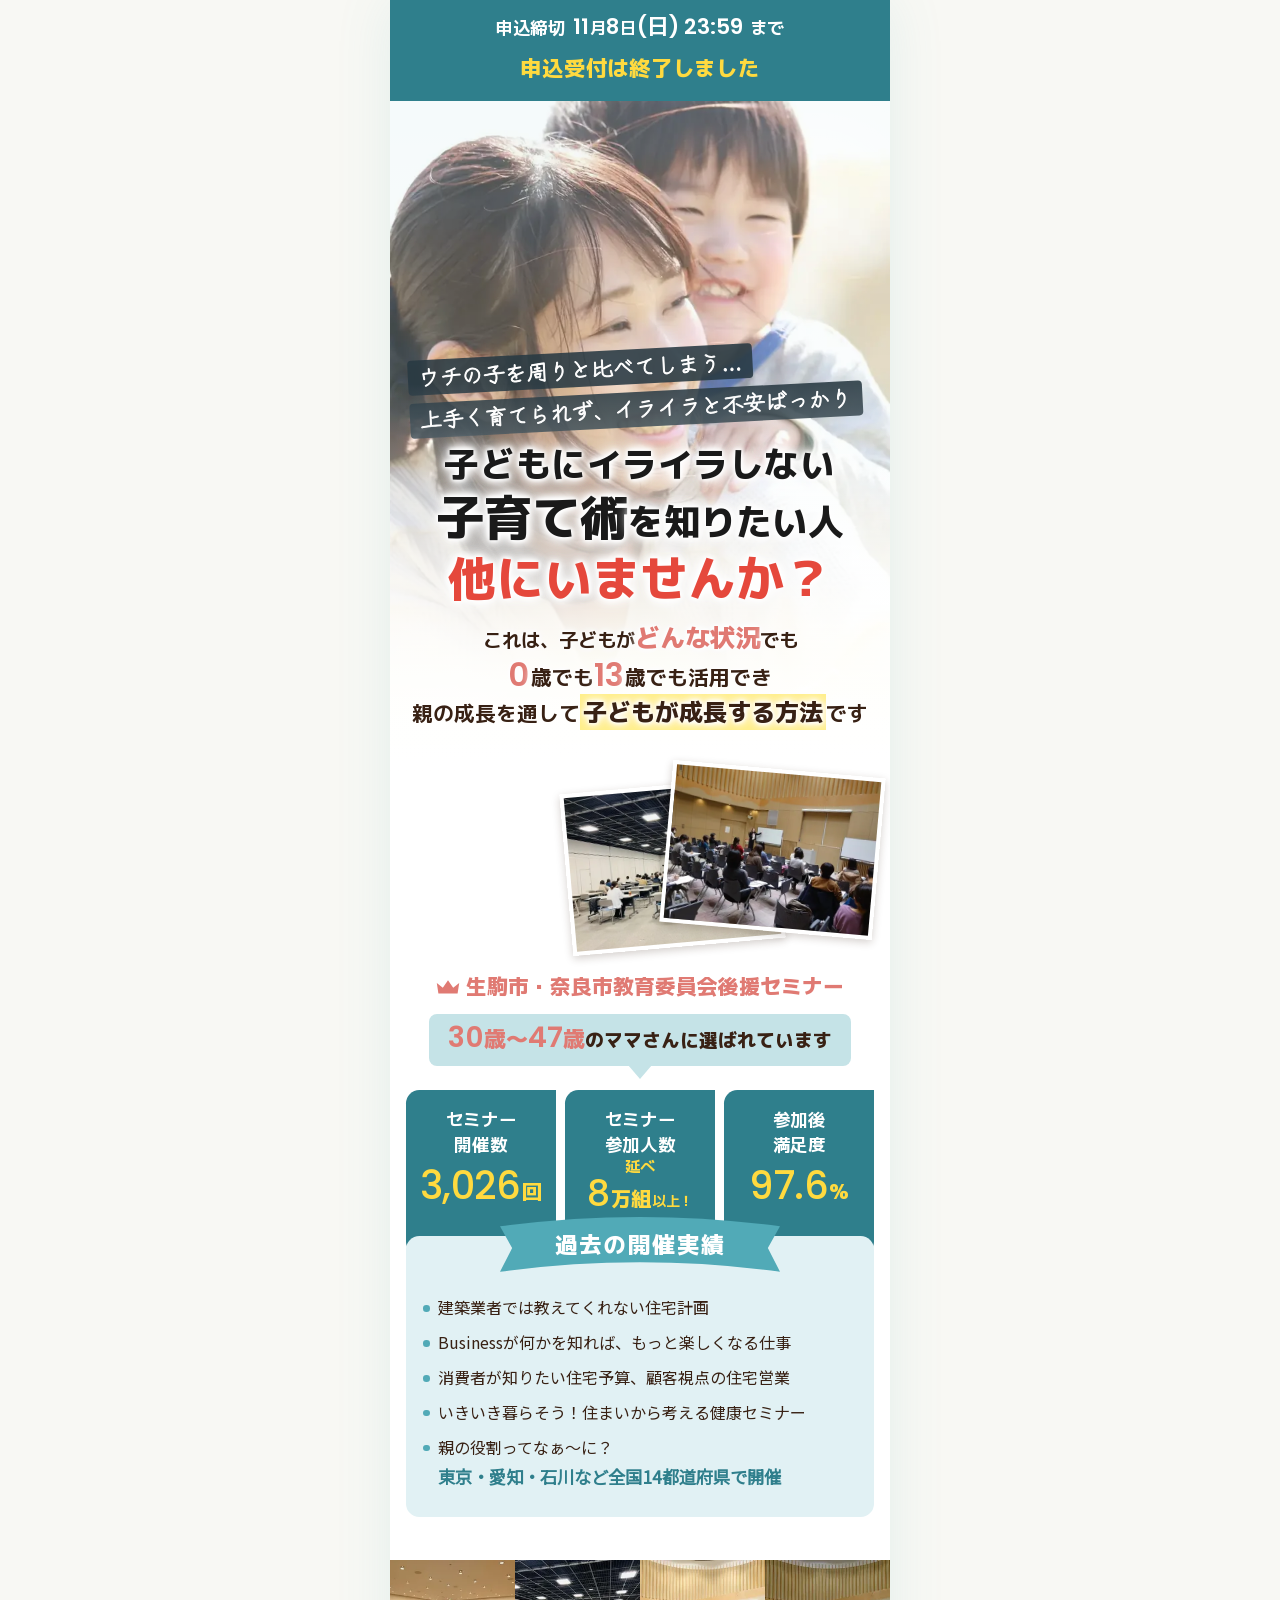
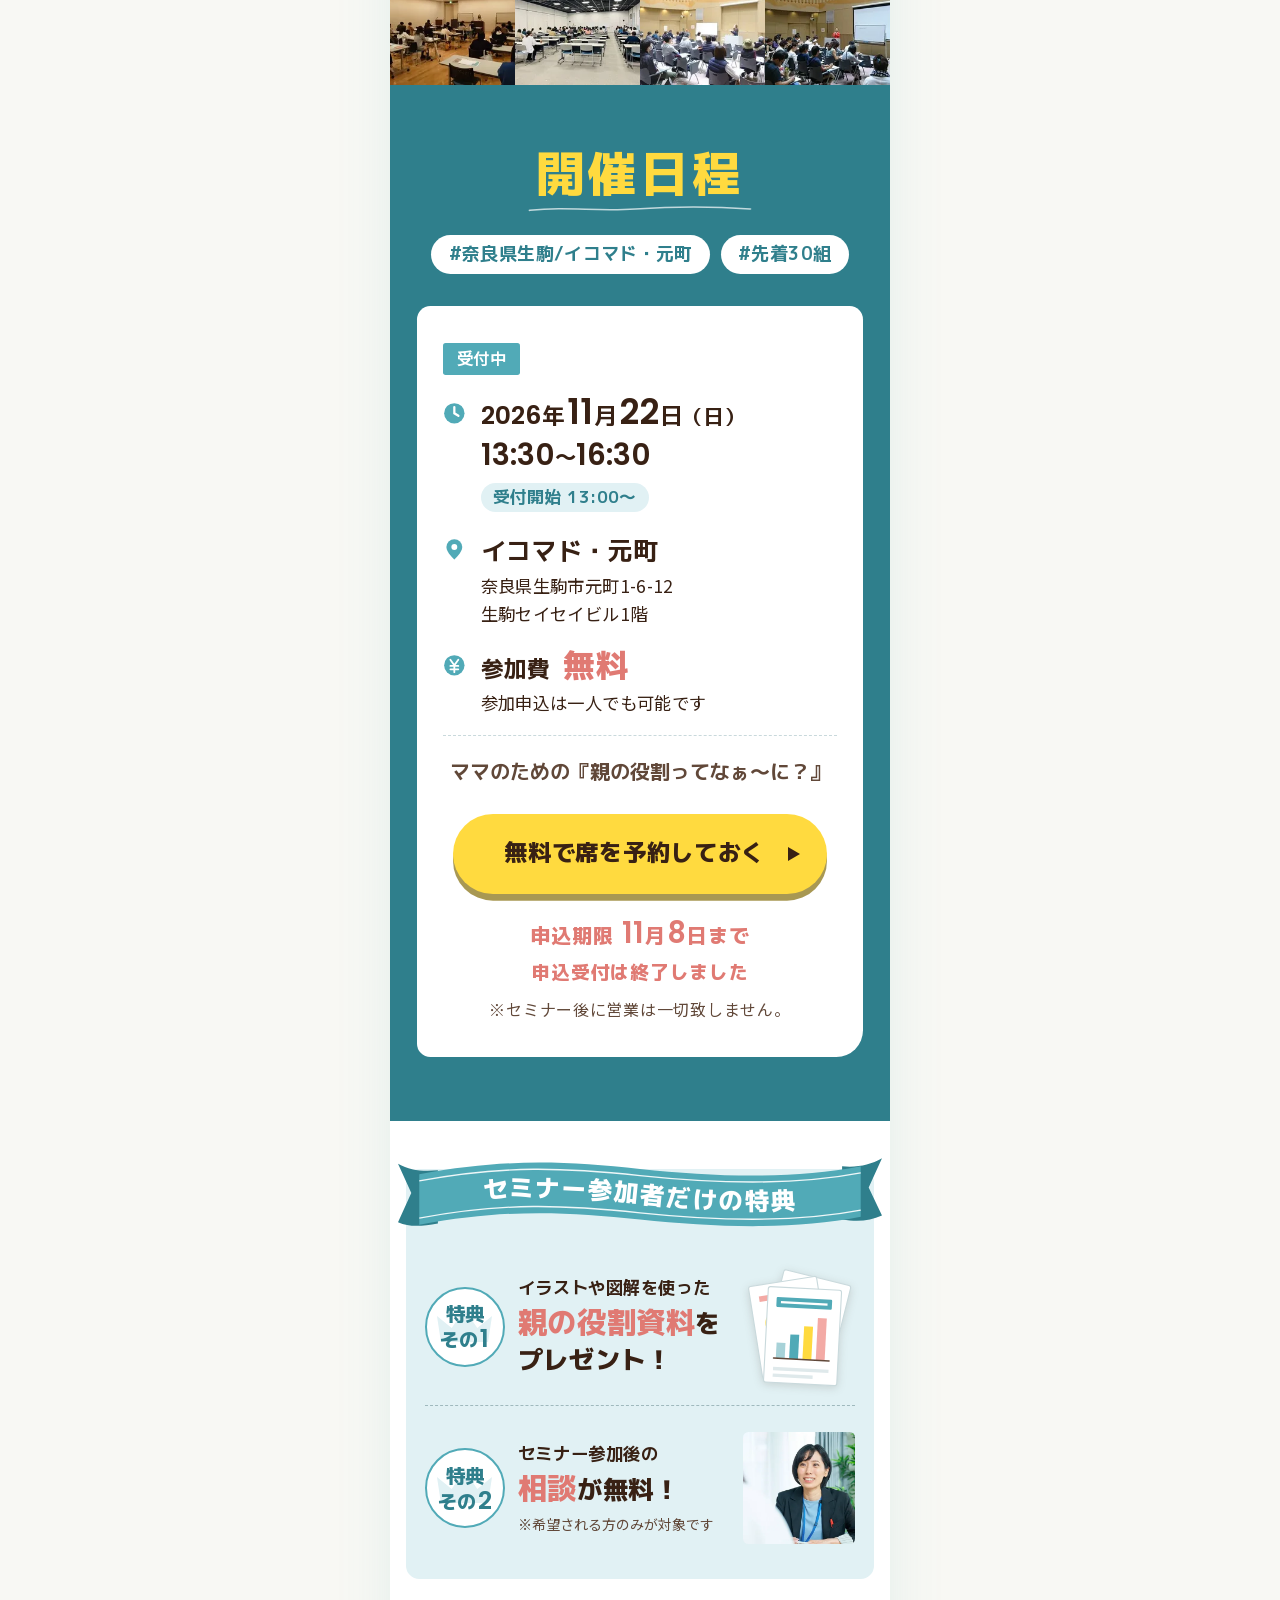
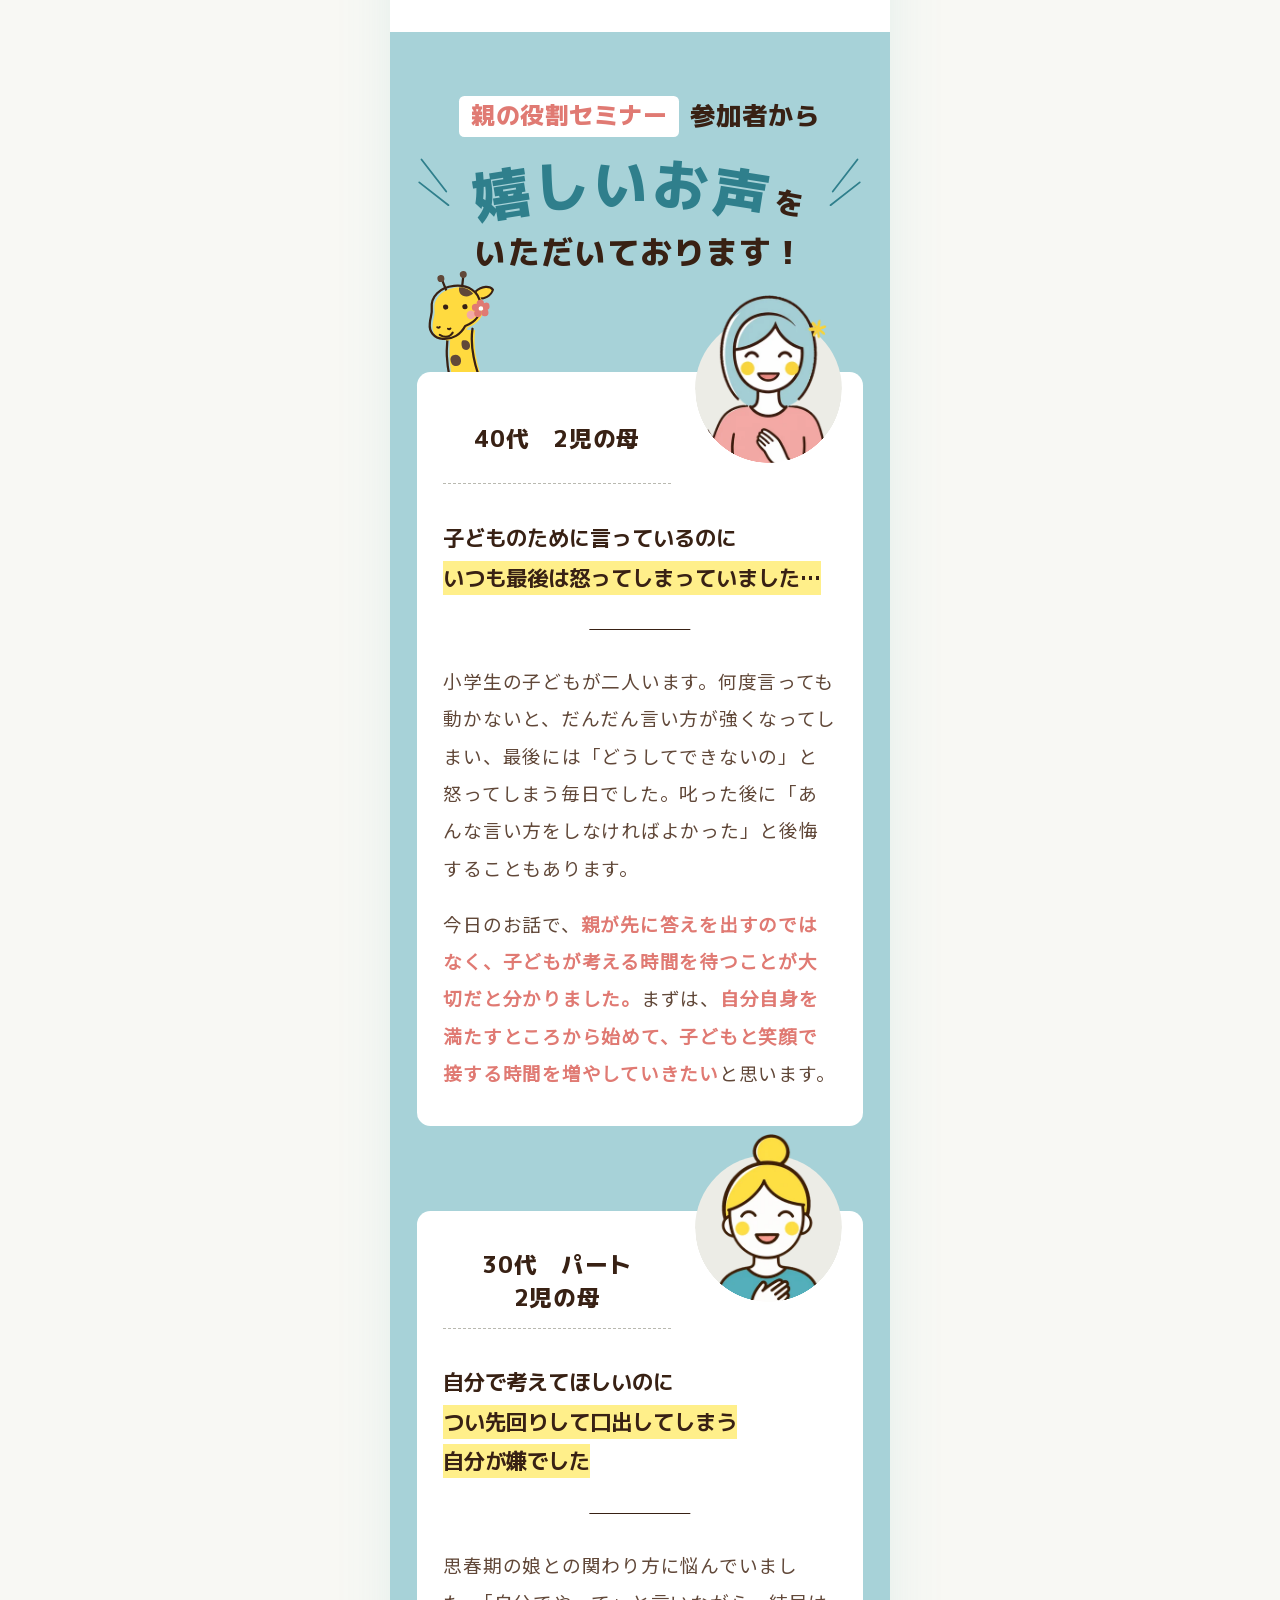
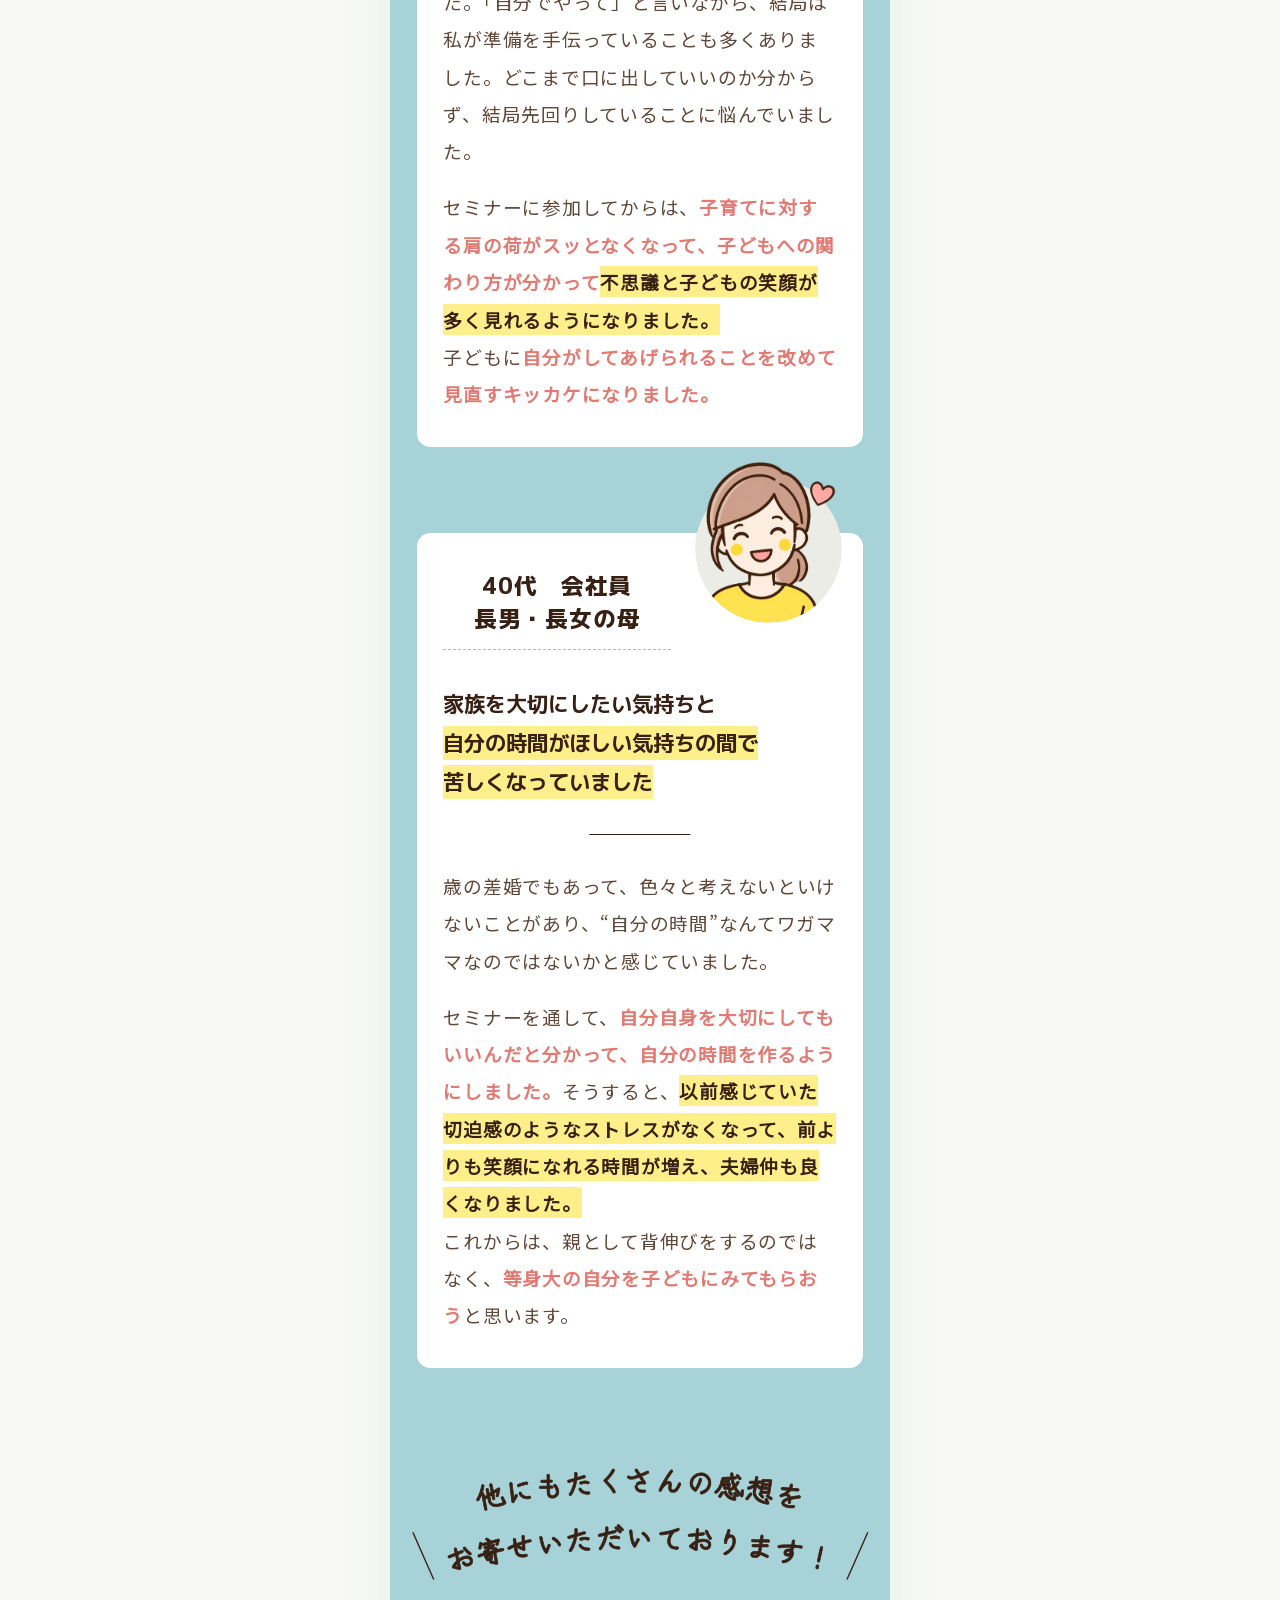
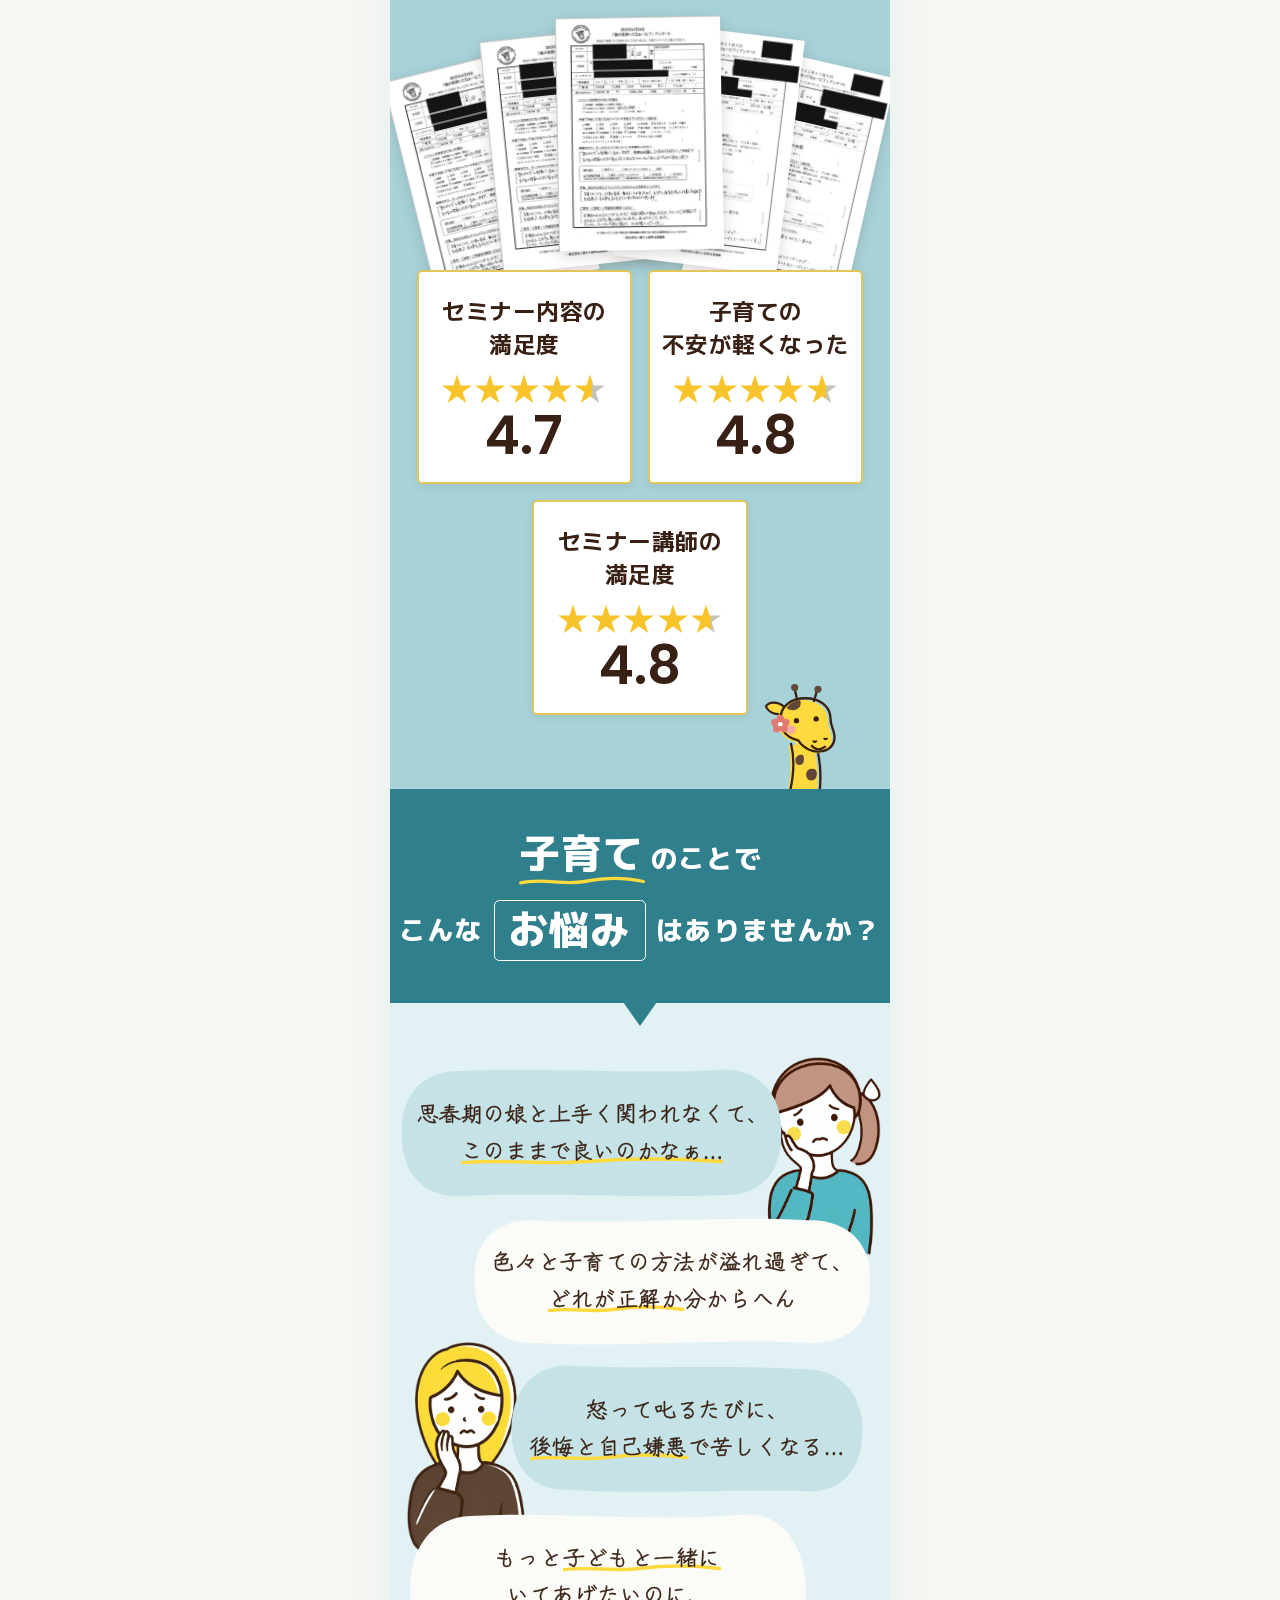
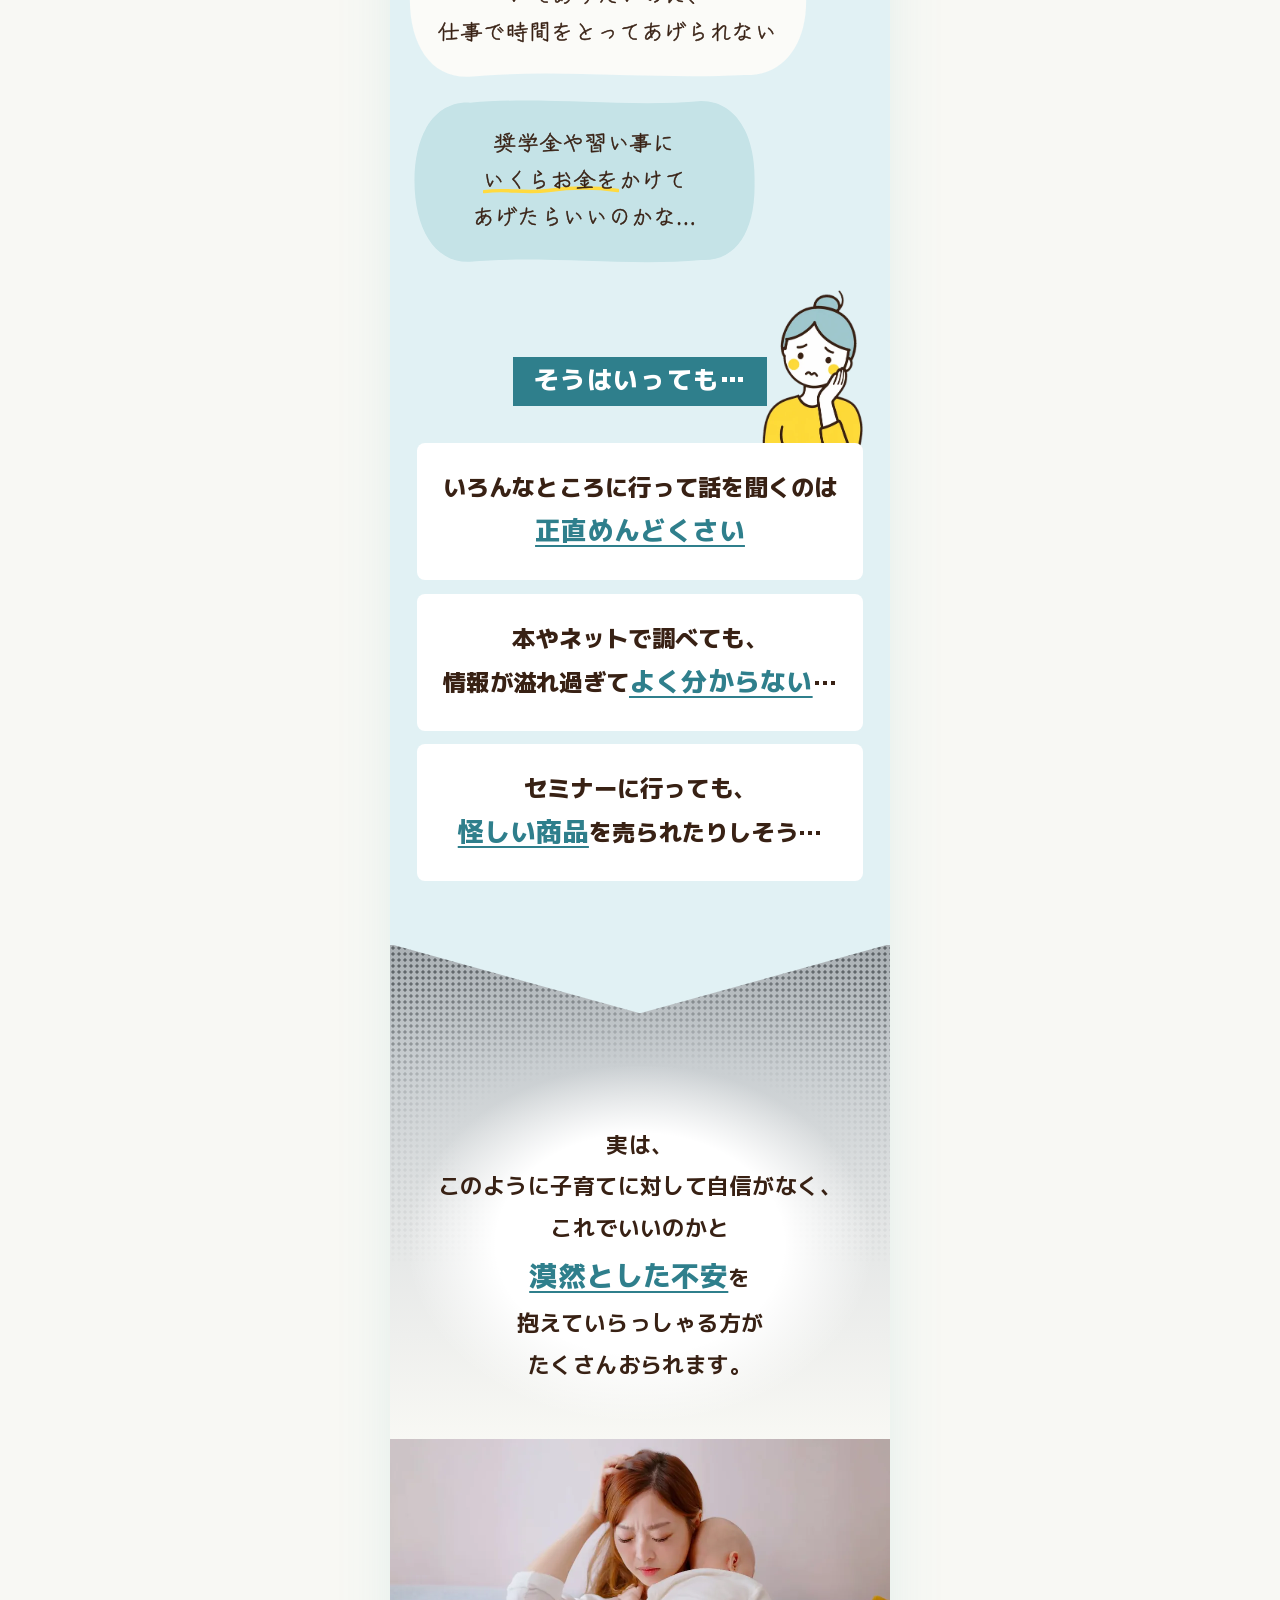
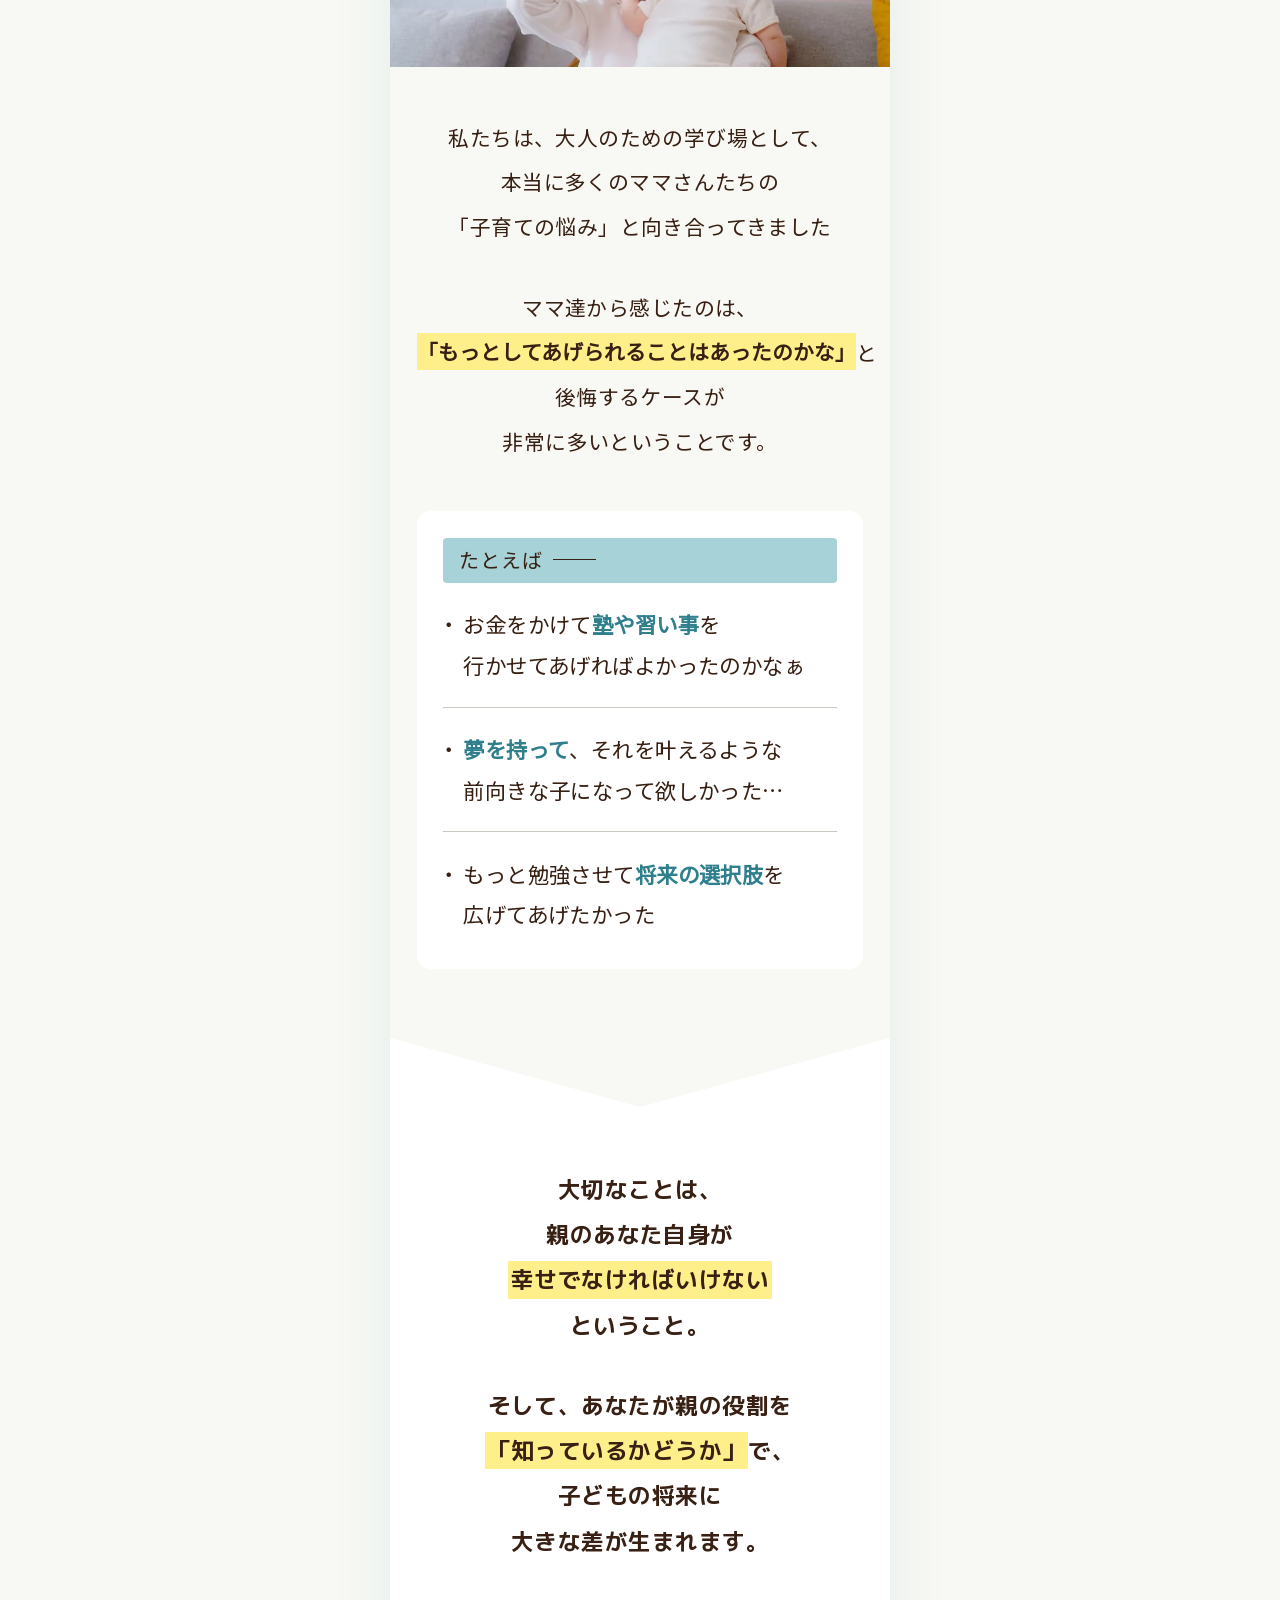
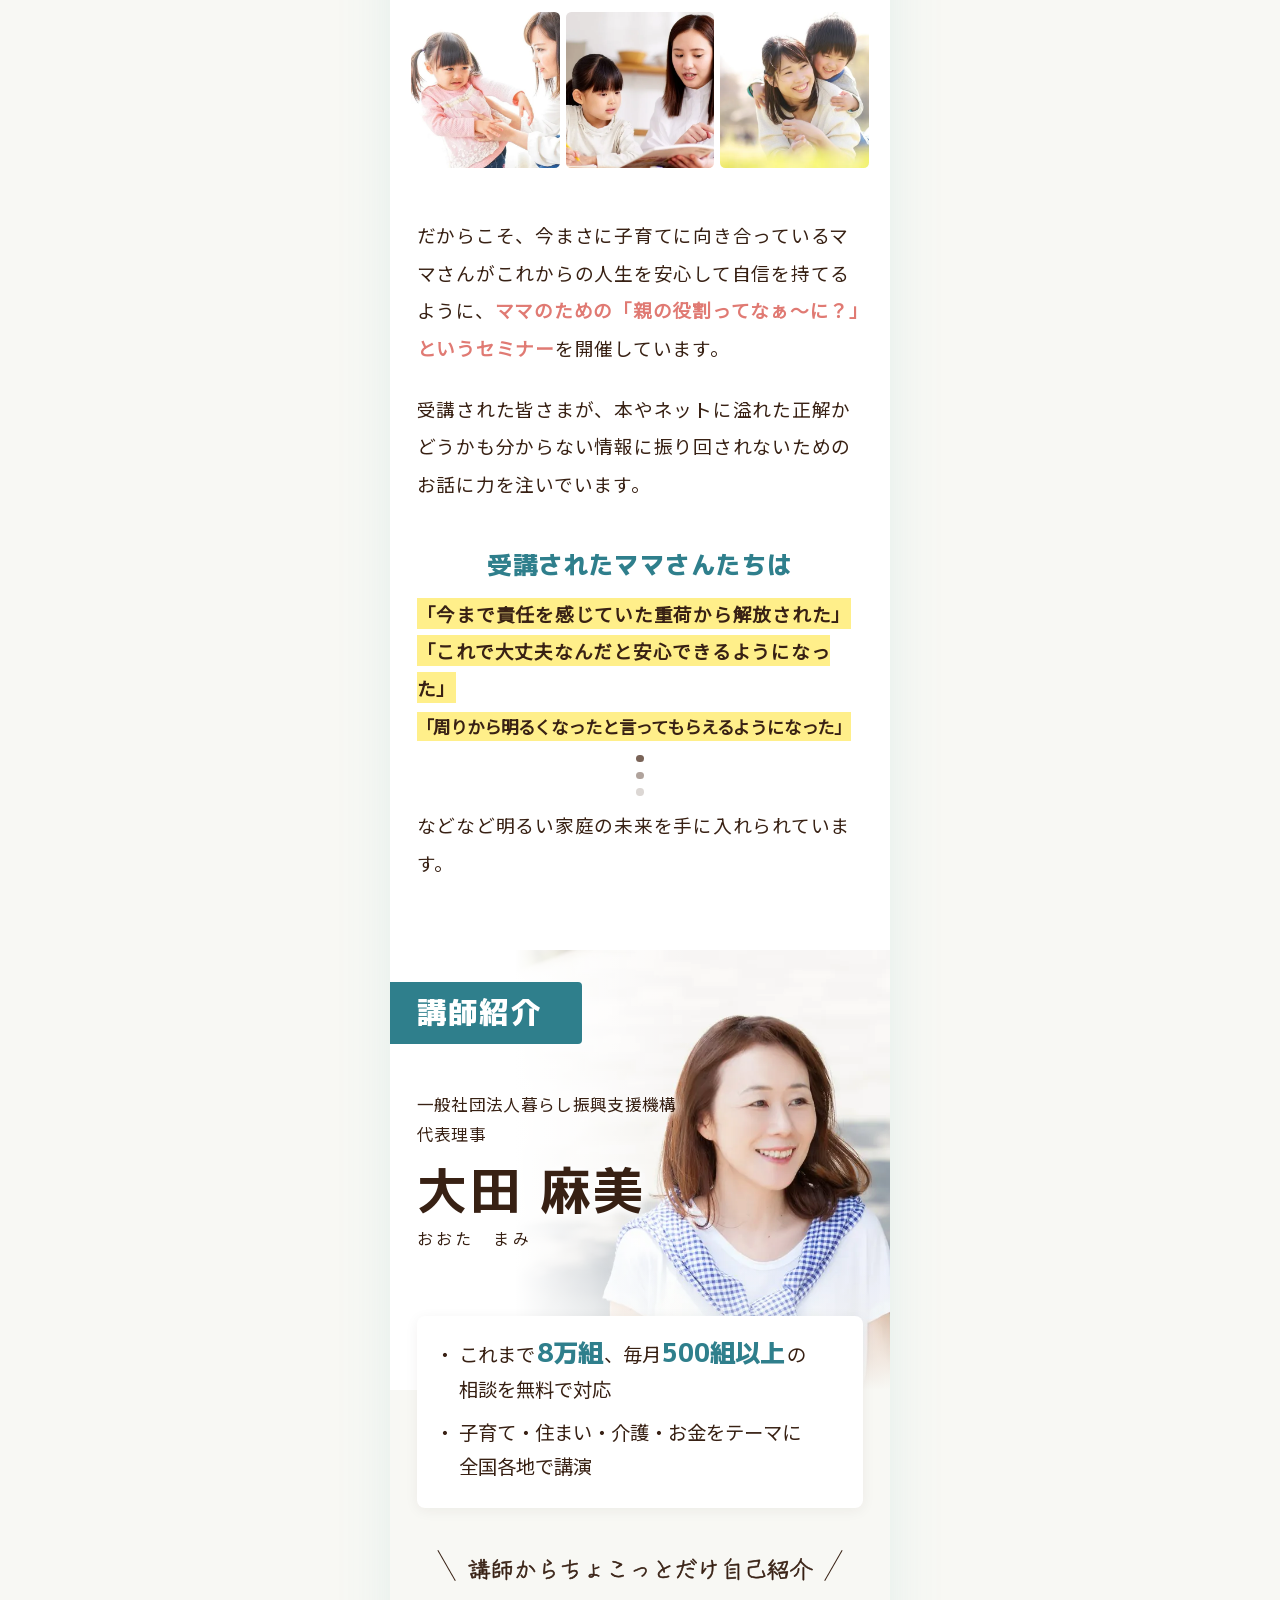
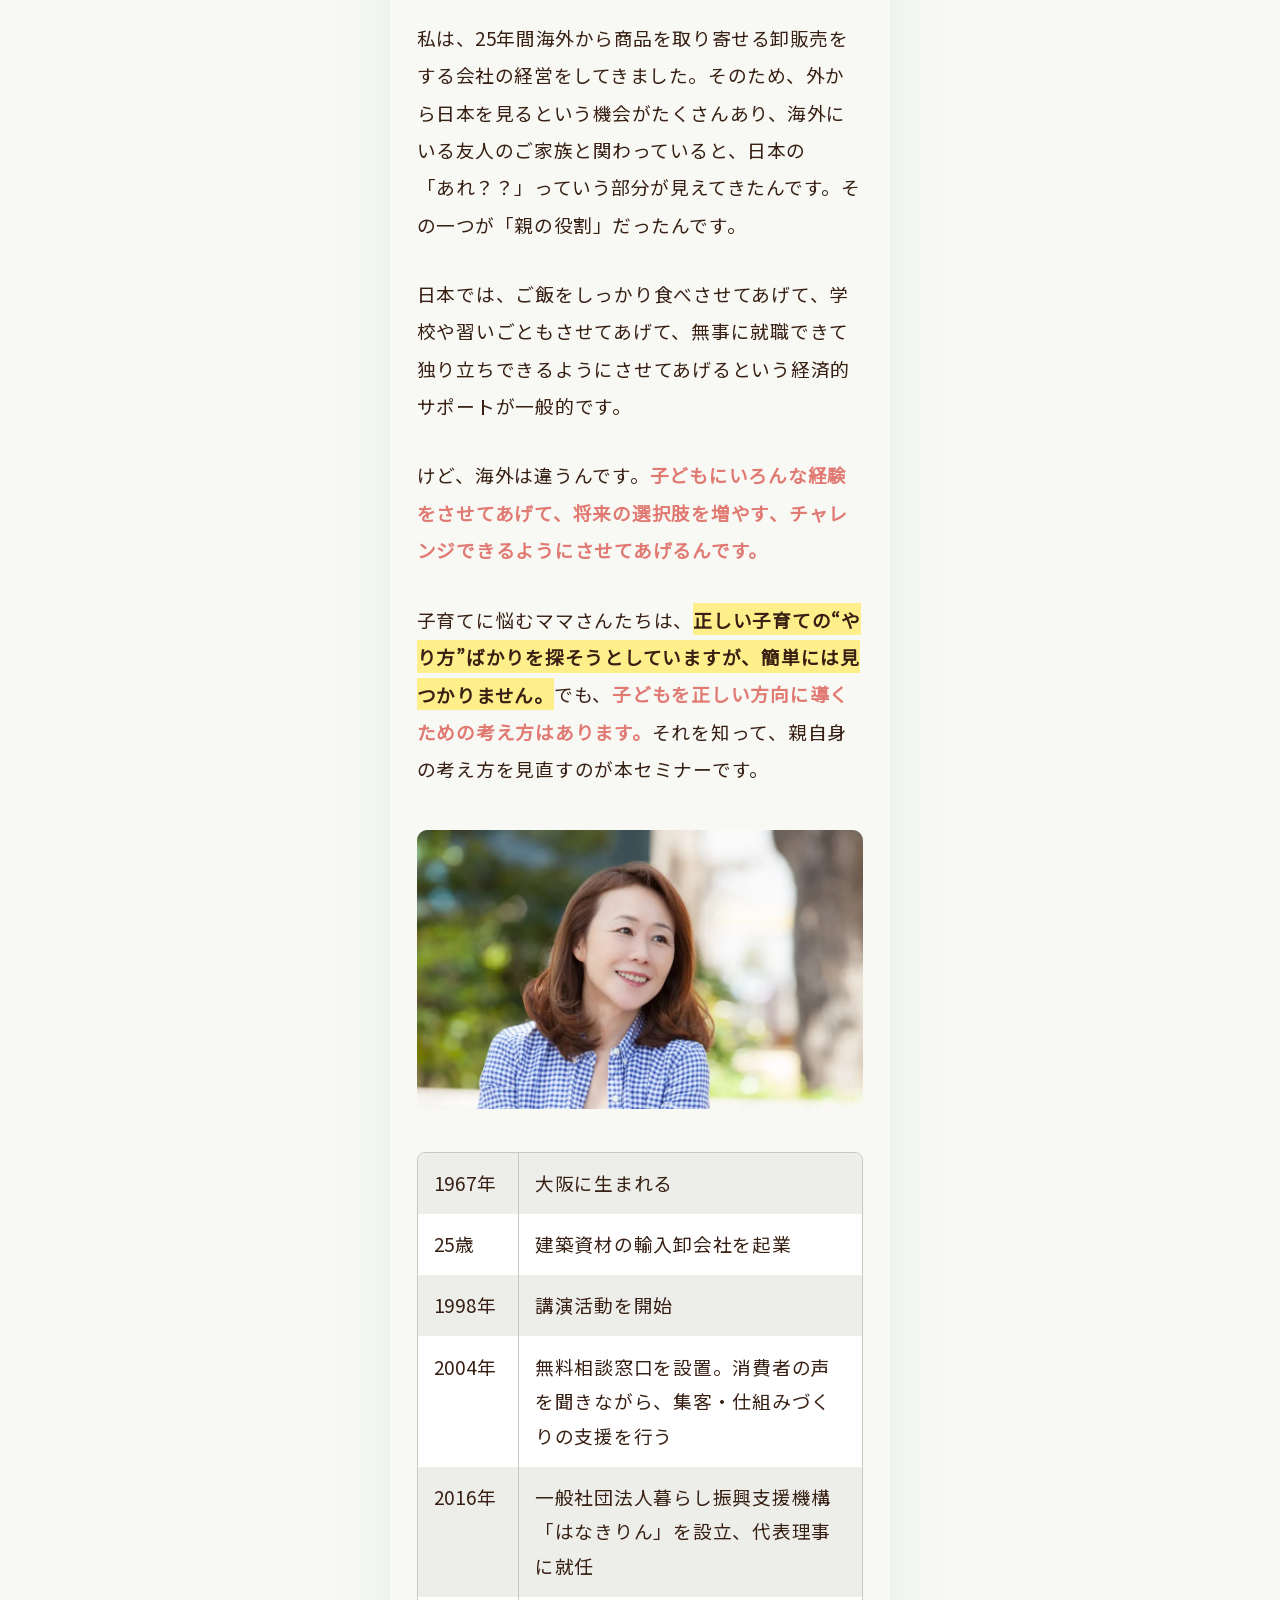
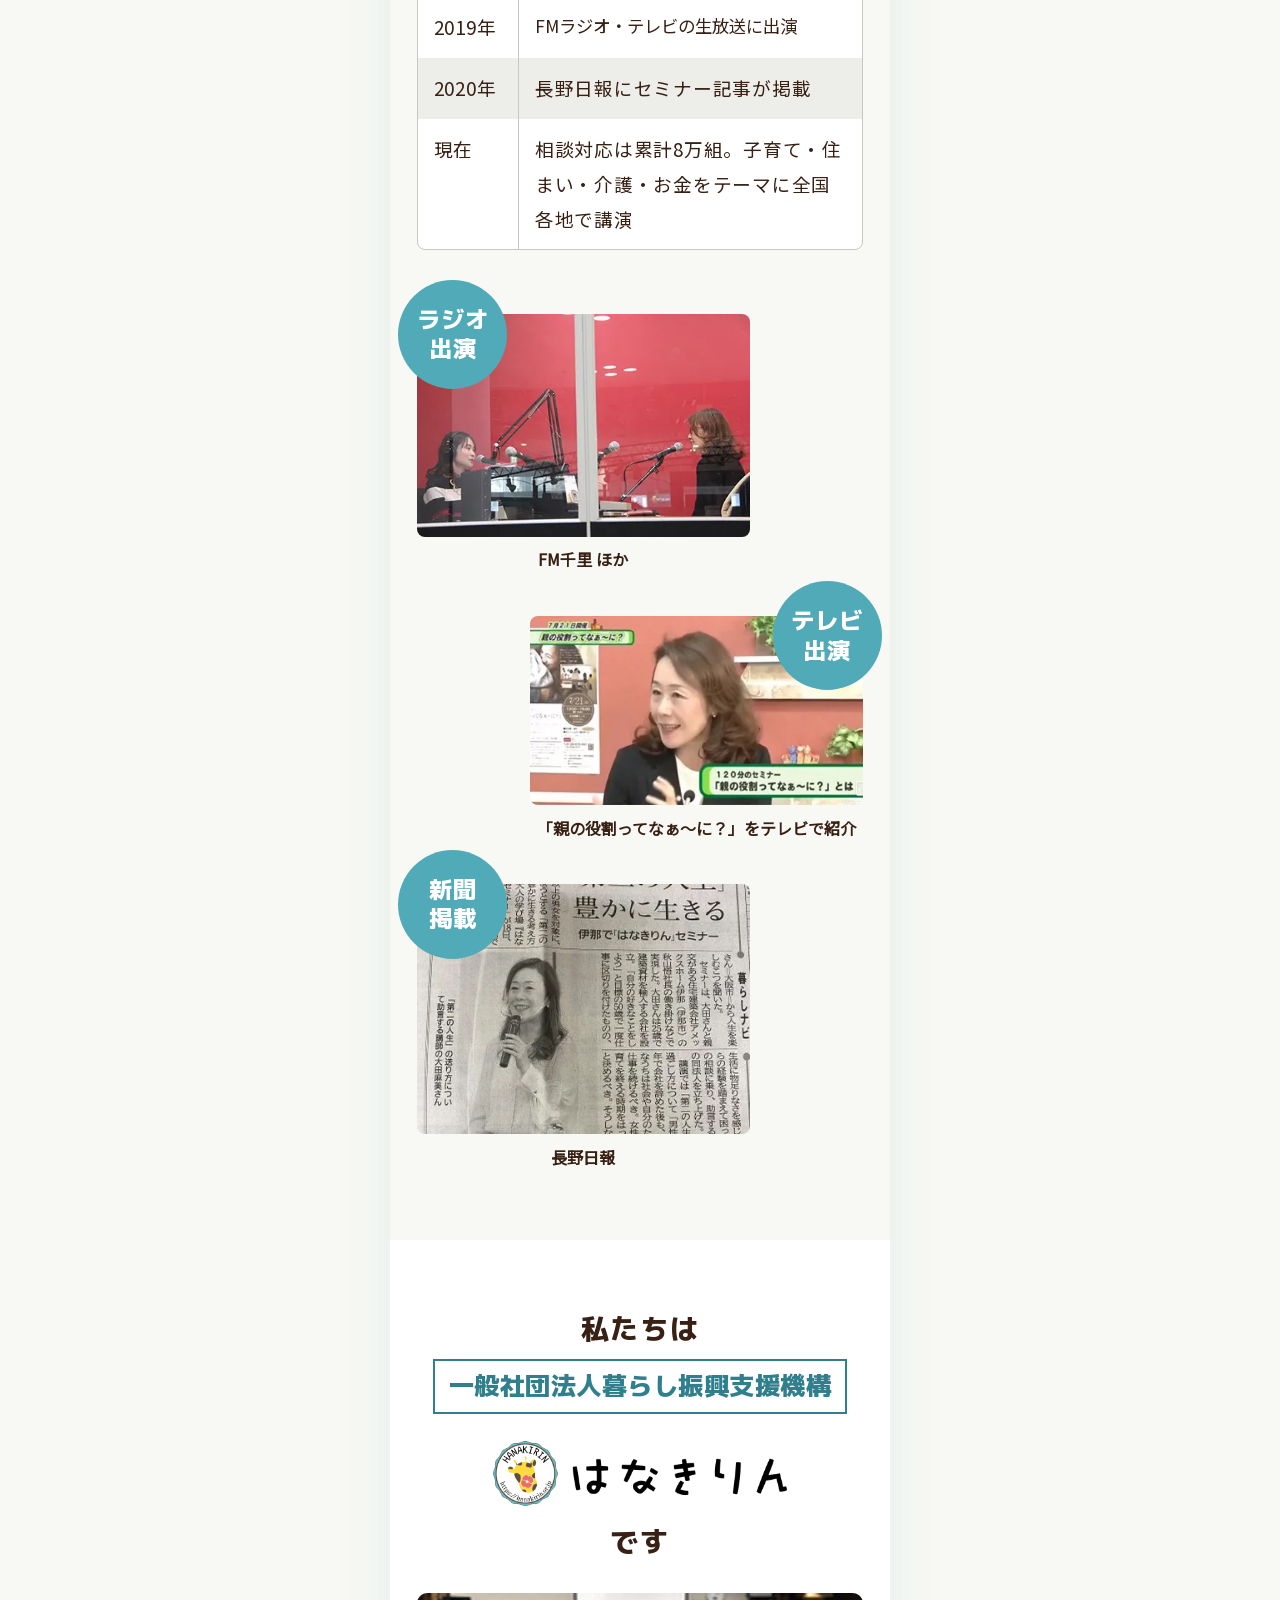
==== commit 3a1f07ba: "B案: FV見出し1〜2行目「子どもにイライラしない／子育て術を知りたい人」を黒文字に、3行目はコーラルのまま（CSS v=b48） Co-Authored-By: Claude Fable 5.1 " ====
--- a/index-b.html
+++ b/index-b.html
@@ -13,9 +13,9 @@
 <link rel="preload" as="font" type="font/woff2" href="fonts/mplus1p-700.woff2" crossorigin>
 <link rel="preload" as="image" href="images/fv-mama-child-750.webp" fetchpriority="high">
 <link rel="preconnect" href="https://connect.facebook.net" crossorigin>
-<style id="critical-css">@font-face {font-family:"M PLUS 1p";font-style:normal;font-weight:700;font-display:swap;src:url("fonts/mplus1p-700.woff2") format("woff2");}@font-face {font-family:"M PLUS 1p";font-style:normal;font-weight:800;font-display:swap;src:url("fonts/mplus1p-800.woff2") format("woff2");}:root{--teal:#51aab7;--teal-deep:#2f7f8c;--aqua:#a7d2d8;--aqua-pale:#eef9fb;--aqua-box:#e1f1f4;--yellow:#ffda3f;--yellow-shade:#a89853;--marker:#ffef8a;--coral:#f3aaa5;--coral-text:#e07a73;--brown:#614839;--brown-deep:#382114;--base:#f8f8f4;--col:min(100vw, 500px);--ff-head:"M PLUS 1p", "Noto Sans JP", sans-serif;--ff-body:"Noto Sans JP", "Hiragino Kaku Gothic ProN", "Yu Gothic", sans-serif;--ff-hand:"Zen Kurenaido", "Noto Sans JP", sans-serif;--ff-num:"Poppins", "M PLUS 1p", sans-serif;}*,::before,::after{box-sizing:border-box;}html{font-size:calc(var(--col) / 37.5);text-size-adjust:100%;}body{margin:0px;overflow-x:hidden;background:var(--base);color:var(--brown);font-family:var(--ff-body);font-size:1.4rem;line-height:2;letter-spacing:0.04em;-webkit-font-smoothing:antialiased;}img,svg{display:block;max-width:100%;height:auto;}ul{list-style:none;margin:0px;padding:0px;}p,h1,h2{margin:0px;}em{font-style:normal;}.lp{width:var(--col);margin:0px auto;background:rgb(255, 255, 255);overflow:hidden;box-shadow:rgba(81, 170, 183, 0.12) 0px 0px 4rem;}.marker{background:var(--marker);font-weight:700;color:var(--brown-deep);}.fv-head{position:relative;display:flex;align-items:flex-end;gap:0.8rem;padding:0.9rem 1rem 0px 1.2rem;background:var(--teal-deep);}.fv-head--timer{display:block;padding:0.9rem 1rem 0.8rem;text-align:center;color:rgb(255, 255, 255);}.timer__label{font-family:var(--ff-head);font-weight:700;font-size:1.3rem;line-height:1.4;letter-spacing:0.04em;}.timer__label b{font-family:var(--ff-num);font-weight:600;font-size:1.6rem;letter-spacing:0px;margin:0px 0.1rem;}.timer__label b small{font-family:var(--ff-head);font-weight:700;font-size:1.2rem;margin:0px 0.05rem;}.timer__count{margin-top:0.3rem;font-family:var(--ff-head);font-weight:800;font-size:1.3rem;line-height:1.2;white-space:nowrap;}.timer__ato{margin-right:0.5rem;}.timer__num{display:inline-block;min-width:2.2em;padding:0.15rem 0.3rem;margin:0px 0.15rem 0px 0.2rem;border-radius:0.5rem;background:rgb(255, 255, 255);color:var(--teal-deep);font-family:var(--ff-num);font-weight:600;font-size:2.3rem;font-variant-numeric:tabular-nums;letter-spacing:0px;text-align:center;}.timer__num[data-t="d"]{min-width:1.6em;color:var(--coral-text);}.timer__count small{font-size:1.2rem;font-weight:700;color:var(--yellow);}.fv{position:relative;padding-bottom:3.2rem;background:radial-gradient(60% 22rem at 85% 8rem, rgba(255, 255, 255, 0.85), transparent 70%), linear-gradient(rgb(207, 232, 236) 0px, rgb(223, 240, 243) 18rem, rgb(255, 255, 255) 40rem);}.fv-main{position:relative;height:33.8rem;}.fv-teacher{position:absolute;top:0.5rem;right:-8.7rem;width:36rem;max-width:none;mask-image:linear-gradient(rgb(0, 0, 0) 93%, transparent 100%);}.fv-telop{position:absolute;z-index:1;top:2.3rem;left:0.7rem;display:flex;flex-direction:column;align-items:flex-start;gap:0.45rem;transform:rotate(-4deg);transform-origin:left top;font-family:var(--ff-hand);font-size:1.28rem;line-height:1;letter-spacing:0.06em;color:var(--brown-deep);-webkit-text-stroke:0.035em currentcolor;}.fv-telop span{padding:0.5rem 0.8rem 0.55rem;background:var(--yellow);}.fv-telop span:nth-child(2){margin-left:1rem;}.fv-title{position:absolute;z-index:2;top:19rem;left:1rem;display:flex;flex-direction:column;align-items:flex-start;gap:0.5rem;font-family:var(--ff-head);font-weight:800;color:var(--coral-text);line-height:1;letter-spacing:0.02em;white-space:nowrap;}.fv-title__pre,.fv-title__main{background:rgba(255, 255, 255, 0.92);}.fv-title__pre{padding:0.6rem 0.8rem 0.7rem;font-size:2.4rem;}.fv-title__main{padding:0.8rem 0.8rem 1rem;font-size:2.75rem;letter-spacing:0px;}.fv-photos{position:relative;z-index:1;width:23.5rem;height:13rem;margin:-2.4rem -1.2rem 1.8rem auto;}.fv-photos img{position:absolute;width:16rem;border:0.3rem solid rgb(255, 255, 255);box-shadow:rgba(56, 33, 20, 0.22) 0px 0.2rem 0.6rem;}.fv-photos img:nth-child(1){left:0px;top:1.2rem;transform:rotate(-5deg);}.fv-photos img:nth-child(2){right:0px;top:0px;transform:rotate(5deg);}.fv-lead{position:relative;padding:0.6rem 2rem 0px;font-size:1.5rem;font-weight:500;line-height:1.7;color:var(--brown-deep);}.fv-lead::after{content:"";display:block;clear:both;}.fv-chosen{position:relative;width:fit-content;margin:2.6rem auto 0px;padding:0.6rem 1.4rem 0.8rem;border-radius:0.6rem;background:rgb(197, 227, 231);color:var(--brown-deep);font-family:var(--ff-head);font-weight:800;font-size:1.4rem;line-height:1.5;letter-spacing:0px;white-space:nowrap;}.fv-chosen::after{content:"";position:absolute;left:50%;top:100%;margin:-1px 0px 0px -0.9rem;border-width:1.1rem 0.9rem 0px;border-style:solid solid none;border-color:rgb(197, 227, 231) transparent currentcolor;border-image:none;}.fv-chosen em{color:var(--coral-text);font-size:1.65rem;}.fv-chosen b{font-family:var(--ff-num);font-weight:600;font-size:2.15rem;line-height:1;letter-spacing:0px;}.fv-stats{display:grid;grid-template-columns:repeat(3, 1fr);gap:0.7rem;margin:1.8rem 1.2rem 0px;}.fv-stats li{display:flex;flex-direction:column;align-items:center;justify-content:flex-start;min-height:12.4rem;padding:1.4rem 0.2rem 3rem;border-radius:1rem 0px 1rem 1rem;background:var(--teal-deep);color:rgb(255, 255, 255);text-align:center;}.fv-stats__label{font-family:var(--ff-head);font-weight:700;font-size:1.3rem;line-height:1.4;letter-spacing:0.04em;}.fv-stats__num{display:flex;flex-wrap:wrap;align-items:baseline;justify-content:center;margin-top:0.6rem;color:var(--yellow);font-family:var(--ff-head);font-weight:800;font-size:1.5rem;line-height:1.1;letter-spacing:0px;}.fv-stats__num b{font-family:var(--ff-num);font-weight:500;font-size:2.9rem;letter-spacing:-0.02em;margin-right:0.1rem;}.fv-stats__num small{font-size:1.15rem;font-weight:700;}.fv-stats__num--stack{margin-top:0.2rem;}.fv-stats__num--stack small:first-child{flex-basis:100%;margin-bottom:-0.2rem;}.fv-stats__num--stack b{font-size:2.7rem;}.fv-stats__num--stack small:last-child{margin-left:0.1rem;font-size:1.05rem;letter-spacing:-0.04em;}.fv-record{position:relative;margin:-1.4rem 1.2rem 0px;padding:4.4rem 1.3rem 2rem;border-radius:1rem;background:var(--aqua-box);}.fv-record__ribbon{position:absolute;top:-1.6rem;left:50%;width:21rem;height:4.4rem;transform:translateX(-50%);display:grid;place-items:center;color:rgb(255, 255, 255);font-family:var(--ff-head);font-weight:800;font-size:1.7rem;letter-spacing:0.06em;line-height:1;}.fv-record__ribbon svg{position:absolute;inset:0px;width:100%;height:100%;fill:var(--teal);}.fv-record__ribbon span{position:relative;padding-top:0.2rem;}.fv-record__list li{position:relative;padding-left:1.1rem;font-size:1.2rem;line-height:1.6;letter-spacing:0px;color:var(--brown-deep);}.fv-record__list li + li{margin-top:0.7rem;}.fv-record__places{display:block;margin-top:0.2rem;color:var(--teal-deep);font-weight:700;font-size:1.3rem;line-height:1.6;letter-spacing:0px;white-space:nowrap;}.fv-record__list li::before{content:"";position:absolute;left:0px;top:0.75rem;width:0.5rem;height:0.5rem;border-radius:50%;background:var(--teal);}.strip{display:grid;grid-template-columns:repeat(4, 1fr);}.strip img{width:100%;aspect-ratio:1 / 1;object-fit:cover;}.schedule{padding:4.4rem 2rem 4.8rem;background:var(--teal-deep);text-align:center;}.schedule__title{display:inline-block;padding:0px 0.6rem 0.9rem;color:var(--yellow);font-family:var(--ff-head);font-weight:800;font-size:3.6rem;line-height:1.2;letter-spacing:0.08em;background:url("data:image/svg+xml,%3Csvg xmlns='http://www.w3.org/2000/svg' viewBox='0 0 100 6' preserveAspectRatio='none'%3E%3Cpath d='M1 4C18 1 30 5 48 3s34-2 51 0' fill='none' stroke='%23fff' stroke-width='1.2' stroke-linecap='round' opacity='.7'/%3E%3C/svg%3E") center bottom / 100% 0.6rem no-repeat;}.fv-free{position:absolute;z-index:2;left:-10.7rem;top:0.4rem;display:flex;flex-direction:column;align-items:center;justify-content:center;width:10rem;height:10rem;margin:0px;border-radius:50%;background:var(--coral-text);color:rgb(255, 255, 255);font-family:var(--ff-head);font-weight:800;font-size:1.9rem;line-height:1.15;letter-spacing:0.04em;text-align:center;transform:rotate(-6deg);}.fv-free svg{width:2.05rem;margin-bottom:0.2rem;fill:var(--yellow);}.fv-free--support{left:-11.6rem;top:1.6rem;width:auto;height:auto;padding:0.65rem 1rem 0.75rem;border-radius:1rem;font-size:1.3rem;line-height:1.35;letter-spacing:0;white-space:nowrap;}.fv-free--support svg{width:1.6rem;margin-bottom:0.1rem;}.float-cta{position:fixed;z-index:50;right:calc((100vw - var(--col)) / 2 + 1.2rem);bottom:1.8rem;display:flex;flex-direction:column;align-items:center;justify-content:center;width:10.4rem;height:10.4rem;border-radius:50%;background:var(--yellow);box-shadow:0 .5rem 0 var(--yellow-shade), 0 .8rem 1.6rem rgba(56, 33, 20, .22);color:var(--brown-deep);font-family:var(--ff-head);font-weight:800;font-size:1.75rem;line-height:1.25;letter-spacing:0.02em;text-align:center;text-decoration:none;opacity:0;visibility:hidden;transform:translateY(1.2rem);transition:opacity 0.4s, transform 0.4s, visibility linear 0.4s;}.float-cta small{margin-bottom:0.4rem;padding:0.1rem 0.8rem 0.2rem;border-radius:99rem;background:var(--coral-text);color:rgb(255, 255, 255);font-size:1.05rem;font-weight:700;line-height:1.5;}.float-cta__label{white-space:nowrap;font-size:1.55rem;letter-spacing:0px;}.float-cta:active{transform:translateY(0.3rem);box-shadow:0 .2rem 0 var(--yellow-shade);}@media (prefers-reduced-motion:reduce){.float-cta{transition:none;}}.fv-telop--b{top:15rem;left:1.3rem;gap:0.55rem;transform:rotate(-3deg);transform-origin:left top;font-size:1.6rem;line-height:1.15;letter-spacing:0.03em;color:rgb(255, 255, 255);-webkit-text-stroke:0.045em currentcolor;paint-order:stroke;}.fv-telop--b span{padding:0.35rem 0.8rem 0.45rem;border-radius:0.3rem;background:rgba(40, 58, 66, 0.88);color:rgb(255, 255, 255);text-shadow:none;}.fv-telop--b span:nth-child(2){margin-left:0px;}.fv-title--b .fv-title__main,.fv-title .fv-title__main{letter-spacing:0.01em;}.fv-age{display:inline-block;margin:0px 0.1rem 0px 0.05rem;font-family:var(--ff-num);font-weight:600;font-size:2.8rem;line-height:1;color:var(--coral-text);letter-spacing:0px;vertical-align:-0.15rem;}.fv-title--b{left:0px;right:0px;align-items:center;gap:0.2rem;text-align:center;}.fv-title--b .fv-title__pre,.fv-title--b .fv-title__main{padding:0px;background:none;color:rgb(229, 72, 60);text-shadow:rgb(255, 255, 255) 0px 0px 0.3rem, rgb(255, 255, 255) 0px 0px 0.3rem, rgb(255, 255, 255) 0px 0px 0.6rem, rgb(255, 255, 255) 0px 0px 0.6rem, rgb(255, 255, 255) 0px 0px 1rem, rgb(255, 255, 255) 0px 0px 1rem, rgb(255, 255, 255) 0px 0px 1.4rem;}.fv-title--b .fv-title__pre{font-size:3rem;}.fv-title--b .fv-title__main{margin-top:0.4rem;font-size:3.9rem;letter-spacing:0px;}.fv-main{height:35.5rem;}.fv-main .fv-teacher{top:-3.5rem;}.fv-title--b{top:22.3rem;}.fv-photos{margin-top:-3.6rem;}.fv-main{height:39.6rem;}.fv-sub{position:absolute;z-index:2;left:1.2rem;right:1.2rem;top:29.6rem;padding:0.4rem 0px 0px;background:none;text-align:center;text-shadow:rgb(255, 255, 255) 0px 0px 0.3rem, rgb(255, 255, 255) 0px 0px 0.3rem, rgb(255, 255, 255) 0px 0px 0.6rem, rgb(255, 255, 255) 0px 0px 0.6rem, rgb(255, 255, 255) 0px 0px 1rem;color:var(--brown-deep);font-family:var(--ff-head);font-weight:700;line-height:1.45;letter-spacing:0px;white-space:nowrap;}.fv-sub__l1{font-size:1.45rem;}.fv-sub__l2{margin-top:0.15rem;font-size:1.55rem;}.fv-sub .fv-age{font-size:2.4rem;vertical-align:-0.1rem;}.fv-sub .marker{padding:0.05rem 0.2rem;font-weight:800;font-size:1.8rem;}.fv-photos{margin-top:-1.2rem;}.fv-head--timer{z-index:5;}.fv-main{height:41rem;}.fv-title--b{top:21.6rem;}.fv-sub{top:31rem;}.fv-sub__em{font-size:1.9rem;font-weight:800;color:var(--coral-text);}.fv-title--b .fv-title__pre{font-size:2.9rem;}.fv-title--b .fv-title__main{font-size:4.6rem;margin-top:0.2rem;}.fv-sub__l3{margin-top:0.15rem;font-size:1.55rem;}.fv-main{height:43.6rem;}.fv-main{overflow:hidden;}.fv-main .fv-teacher--photo{top:0px;right:0px;left:0px;width:100%;max-width:100%;height:100%;object-fit:cover;object-position:50% 100%;opacity:0.8;mask-image:linear-gradient(rgb(0, 0, 0) 55%, rgba(0, 0, 0, 0.6) 78%, transparent 100%);}.fv-main::after{content:"";position:absolute;z-index:1;left:0px;right:0px;bottom:0px;height:62%;background:linear-gradient(rgba(255, 255, 255, 0) 0%, rgba(255, 255, 255, 0.55) 45%, rgba(255, 255, 255, 0.9) 80%, rgb(255, 255, 255) 100%);pointer-events:none;}.fv-main{height:47.5rem;}.fv-telop--b{top:19.5rem;}.fv-title--b{top:26rem;}.fv-sub{top:35.4rem;}.fv-main::after{height:58%;}.fv-title--ask .fv-title__pre{font-size:2.6rem;}.fv-title--ask .fv-title__main{font-size:3.3rem;margin-top:0.2rem;}.fv-title--ask .fv-title__ask{font-size:3.7rem;margin-top:0.3rem;}.fv-main{height:49.8rem;}.fv-sub{top:37.7rem;}.fv-support{display:flex;align-items:center;justify-content:center;gap:0.5rem;margin:2.4rem auto 0;color:var(--coral-text);font-family:var(--ff-head);font-weight:800;font-size:1.55rem;line-height:1.3;letter-spacing:0;white-space:nowrap;}.fv-support svg{width:1.8rem;flex:none;fill:currentColor;}.fv-support+.fv-chosen{margin-top:1rem;}.fv-title--ask .fv-title__main{margin-top:0.65rem;}.fv-title--ask .fv-title__ask{margin-top:0.75rem;}.fv-main{height:50.7rem;}.fv-sub{top:38.6rem;}.fv-title--ask .fv-title__main{font-size:3.6rem;}.fv-title--ask .fv-title__main small{font-size:0.75em;font-weight:inherit;}</style>
-<link rel="preload" as="style" href="css/style-b.css?v=b47" onload="this.onload=null;this.rel='stylesheet'">
-<noscript><link rel="stylesheet" href="css/style-b.css?v=b47"></noscript>
+<style id="critical-css">@font-face {font-family:"M PLUS 1p";font-style:normal;font-weight:700;font-display:swap;src:url("fonts/mplus1p-700.woff2") format("woff2");}@font-face {font-family:"M PLUS 1p";font-style:normal;font-weight:800;font-display:swap;src:url("fonts/mplus1p-800.woff2") format("woff2");}:root{--teal:#51aab7;--teal-deep:#2f7f8c;--aqua:#a7d2d8;--aqua-pale:#eef9fb;--aqua-box:#e1f1f4;--yellow:#ffda3f;--yellow-shade:#a89853;--marker:#ffef8a;--coral:#f3aaa5;--coral-text:#e07a73;--brown:#614839;--brown-deep:#382114;--base:#f8f8f4;--col:min(100vw, 500px);--ff-head:"M PLUS 1p", "Noto Sans JP", sans-serif;--ff-body:"Noto Sans JP", "Hiragino Kaku Gothic ProN", "Yu Gothic", sans-serif;--ff-hand:"Zen Kurenaido", "Noto Sans JP", sans-serif;--ff-num:"Poppins", "M PLUS 1p", sans-serif;}*,::before,::after{box-sizing:border-box;}html{font-size:calc(var(--col) / 37.5);text-size-adjust:100%;}body{margin:0px;overflow-x:hidden;background:var(--base);color:var(--brown);font-family:var(--ff-body);font-size:1.4rem;line-height:2;letter-spacing:0.04em;-webkit-font-smoothing:antialiased;}img,svg{display:block;max-width:100%;height:auto;}ul{list-style:none;margin:0px;padding:0px;}p,h1,h2{margin:0px;}em{font-style:normal;}.lp{width:var(--col);margin:0px auto;background:rgb(255, 255, 255);overflow:hidden;box-shadow:rgba(81, 170, 183, 0.12) 0px 0px 4rem;}.marker{background:var(--marker);font-weight:700;color:var(--brown-deep);}.fv-head{position:relative;display:flex;align-items:flex-end;gap:0.8rem;padding:0.9rem 1rem 0px 1.2rem;background:var(--teal-deep);}.fv-head--timer{display:block;padding:0.9rem 1rem 0.8rem;text-align:center;color:rgb(255, 255, 255);}.timer__label{font-family:var(--ff-head);font-weight:700;font-size:1.3rem;line-height:1.4;letter-spacing:0.04em;}.timer__label b{font-family:var(--ff-num);font-weight:600;font-size:1.6rem;letter-spacing:0px;margin:0px 0.1rem;}.timer__label b small{font-family:var(--ff-head);font-weight:700;font-size:1.2rem;margin:0px 0.05rem;}.timer__count{margin-top:0.3rem;font-family:var(--ff-head);font-weight:800;font-size:1.3rem;line-height:1.2;white-space:nowrap;}.timer__ato{margin-right:0.5rem;}.timer__num{display:inline-block;min-width:2.2em;padding:0.15rem 0.3rem;margin:0px 0.15rem 0px 0.2rem;border-radius:0.5rem;background:rgb(255, 255, 255);color:var(--teal-deep);font-family:var(--ff-num);font-weight:600;font-size:2.3rem;font-variant-numeric:tabular-nums;letter-spacing:0px;text-align:center;}.timer__num[data-t="d"]{min-width:1.6em;color:var(--coral-text);}.timer__count small{font-size:1.2rem;font-weight:700;color:var(--yellow);}.fv{position:relative;padding-bottom:3.2rem;background:radial-gradient(60% 22rem at 85% 8rem, rgba(255, 255, 255, 0.85), transparent 70%), linear-gradient(rgb(207, 232, 236) 0px, rgb(223, 240, 243) 18rem, rgb(255, 255, 255) 40rem);}.fv-main{position:relative;height:33.8rem;}.fv-teacher{position:absolute;top:0.5rem;right:-8.7rem;width:36rem;max-width:none;mask-image:linear-gradient(rgb(0, 0, 0) 93%, transparent 100%);}.fv-telop{position:absolute;z-index:1;top:2.3rem;left:0.7rem;display:flex;flex-direction:column;align-items:flex-start;gap:0.45rem;transform:rotate(-4deg);transform-origin:left top;font-family:var(--ff-hand);font-size:1.28rem;line-height:1;letter-spacing:0.06em;color:var(--brown-deep);-webkit-text-stroke:0.035em currentcolor;}.fv-telop span{padding:0.5rem 0.8rem 0.55rem;background:var(--yellow);}.fv-telop span:nth-child(2){margin-left:1rem;}.fv-title{position:absolute;z-index:2;top:19rem;left:1rem;display:flex;flex-direction:column;align-items:flex-start;gap:0.5rem;font-family:var(--ff-head);font-weight:800;color:var(--coral-text);line-height:1;letter-spacing:0.02em;white-space:nowrap;}.fv-title__pre,.fv-title__main{background:rgba(255, 255, 255, 0.92);}.fv-title__pre{padding:0.6rem 0.8rem 0.7rem;font-size:2.4rem;}.fv-title__main{padding:0.8rem 0.8rem 1rem;font-size:2.75rem;letter-spacing:0px;}.fv-photos{position:relative;z-index:1;width:23.5rem;height:13rem;margin:-2.4rem -1.2rem 1.8rem auto;}.fv-photos img{position:absolute;width:16rem;border:0.3rem solid rgb(255, 255, 255);box-shadow:rgba(56, 33, 20, 0.22) 0px 0.2rem 0.6rem;}.fv-photos img:nth-child(1){left:0px;top:1.2rem;transform:rotate(-5deg);}.fv-photos img:nth-child(2){right:0px;top:0px;transform:rotate(5deg);}.fv-lead{position:relative;padding:0.6rem 2rem 0px;font-size:1.5rem;font-weight:500;line-height:1.7;color:var(--brown-deep);}.fv-lead::after{content:"";display:block;clear:both;}.fv-chosen{position:relative;width:fit-content;margin:2.6rem auto 0px;padding:0.6rem 1.4rem 0.8rem;border-radius:0.6rem;background:rgb(197, 227, 231);color:var(--brown-deep);font-family:var(--ff-head);font-weight:800;font-size:1.4rem;line-height:1.5;letter-spacing:0px;white-space:nowrap;}.fv-chosen::after{content:"";position:absolute;left:50%;top:100%;margin:-1px 0px 0px -0.9rem;border-width:1.1rem 0.9rem 0px;border-style:solid solid none;border-color:rgb(197, 227, 231) transparent currentcolor;border-image:none;}.fv-chosen em{color:var(--coral-text);font-size:1.65rem;}.fv-chosen b{font-family:var(--ff-num);font-weight:600;font-size:2.15rem;line-height:1;letter-spacing:0px;}.fv-stats{display:grid;grid-template-columns:repeat(3, 1fr);gap:0.7rem;margin:1.8rem 1.2rem 0px;}.fv-stats li{display:flex;flex-direction:column;align-items:center;justify-content:flex-start;min-height:12.4rem;padding:1.4rem 0.2rem 3rem;border-radius:1rem 0px 1rem 1rem;background:var(--teal-deep);color:rgb(255, 255, 255);text-align:center;}.fv-stats__label{font-family:var(--ff-head);font-weight:700;font-size:1.3rem;line-height:1.4;letter-spacing:0.04em;}.fv-stats__num{display:flex;flex-wrap:wrap;align-items:baseline;justify-content:center;margin-top:0.6rem;color:var(--yellow);font-family:var(--ff-head);font-weight:800;font-size:1.5rem;line-height:1.1;letter-spacing:0px;}.fv-stats__num b{font-family:var(--ff-num);font-weight:500;font-size:2.9rem;letter-spacing:-0.02em;margin-right:0.1rem;}.fv-stats__num small{font-size:1.15rem;font-weight:700;}.fv-stats__num--stack{margin-top:0.2rem;}.fv-stats__num--stack small:first-child{flex-basis:100%;margin-bottom:-0.2rem;}.fv-stats__num--stack b{font-size:2.7rem;}.fv-stats__num--stack small:last-child{margin-left:0.1rem;font-size:1.05rem;letter-spacing:-0.04em;}.fv-record{position:relative;margin:-1.4rem 1.2rem 0px;padding:4.4rem 1.3rem 2rem;border-radius:1rem;background:var(--aqua-box);}.fv-record__ribbon{position:absolute;top:-1.6rem;left:50%;width:21rem;height:4.4rem;transform:translateX(-50%);display:grid;place-items:center;color:rgb(255, 255, 255);font-family:var(--ff-head);font-weight:800;font-size:1.7rem;letter-spacing:0.06em;line-height:1;}.fv-record__ribbon svg{position:absolute;inset:0px;width:100%;height:100%;fill:var(--teal);}.fv-record__ribbon span{position:relative;padding-top:0.2rem;}.fv-record__list li{position:relative;padding-left:1.1rem;font-size:1.2rem;line-height:1.6;letter-spacing:0px;color:var(--brown-deep);}.fv-record__list li + li{margin-top:0.7rem;}.fv-record__places{display:block;margin-top:0.2rem;color:var(--teal-deep);font-weight:700;font-size:1.3rem;line-height:1.6;letter-spacing:0px;white-space:nowrap;}.fv-record__list li::before{content:"";position:absolute;left:0px;top:0.75rem;width:0.5rem;height:0.5rem;border-radius:50%;background:var(--teal);}.strip{display:grid;grid-template-columns:repeat(4, 1fr);}.strip img{width:100%;aspect-ratio:1 / 1;object-fit:cover;}.schedule{padding:4.4rem 2rem 4.8rem;background:var(--teal-deep);text-align:center;}.schedule__title{display:inline-block;padding:0px 0.6rem 0.9rem;color:var(--yellow);font-family:var(--ff-head);font-weight:800;font-size:3.6rem;line-height:1.2;letter-spacing:0.08em;background:url("data:image/svg+xml,%3Csvg xmlns='http://www.w3.org/2000/svg' viewBox='0 0 100 6' preserveAspectRatio='none'%3E%3Cpath d='M1 4C18 1 30 5 48 3s34-2 51 0' fill='none' stroke='%23fff' stroke-width='1.2' stroke-linecap='round' opacity='.7'/%3E%3C/svg%3E") center bottom / 100% 0.6rem no-repeat;}.fv-free{position:absolute;z-index:2;left:-10.7rem;top:0.4rem;display:flex;flex-direction:column;align-items:center;justify-content:center;width:10rem;height:10rem;margin:0px;border-radius:50%;background:var(--coral-text);color:rgb(255, 255, 255);font-family:var(--ff-head);font-weight:800;font-size:1.9rem;line-height:1.15;letter-spacing:0.04em;text-align:center;transform:rotate(-6deg);}.fv-free svg{width:2.05rem;margin-bottom:0.2rem;fill:var(--yellow);}.fv-free--support{left:-11.6rem;top:1.6rem;width:auto;height:auto;padding:0.65rem 1rem 0.75rem;border-radius:1rem;font-size:1.3rem;line-height:1.35;letter-spacing:0;white-space:nowrap;}.fv-free--support svg{width:1.6rem;margin-bottom:0.1rem;}.float-cta{position:fixed;z-index:50;right:calc((100vw - var(--col)) / 2 + 1.2rem);bottom:1.8rem;display:flex;flex-direction:column;align-items:center;justify-content:center;width:10.4rem;height:10.4rem;border-radius:50%;background:var(--yellow);box-shadow:0 .5rem 0 var(--yellow-shade), 0 .8rem 1.6rem rgba(56, 33, 20, .22);color:var(--brown-deep);font-family:var(--ff-head);font-weight:800;font-size:1.75rem;line-height:1.25;letter-spacing:0.02em;text-align:center;text-decoration:none;opacity:0;visibility:hidden;transform:translateY(1.2rem);transition:opacity 0.4s, transform 0.4s, visibility linear 0.4s;}.float-cta small{margin-bottom:0.4rem;padding:0.1rem 0.8rem 0.2rem;border-radius:99rem;background:var(--coral-text);color:rgb(255, 255, 255);font-size:1.05rem;font-weight:700;line-height:1.5;}.float-cta__label{white-space:nowrap;font-size:1.55rem;letter-spacing:0px;}.float-cta:active{transform:translateY(0.3rem);box-shadow:0 .2rem 0 var(--yellow-shade);}@media (prefers-reduced-motion:reduce){.float-cta{transition:none;}}.fv-telop--b{top:15rem;left:1.3rem;gap:0.55rem;transform:rotate(-3deg);transform-origin:left top;font-size:1.6rem;line-height:1.15;letter-spacing:0.03em;color:rgb(255, 255, 255);-webkit-text-stroke:0.045em currentcolor;paint-order:stroke;}.fv-telop--b span{padding:0.35rem 0.8rem 0.45rem;border-radius:0.3rem;background:rgba(40, 58, 66, 0.88);color:rgb(255, 255, 255);text-shadow:none;}.fv-telop--b span:nth-child(2){margin-left:0px;}.fv-title--b .fv-title__main,.fv-title .fv-title__main{letter-spacing:0.01em;}.fv-age{display:inline-block;margin:0px 0.1rem 0px 0.05rem;font-family:var(--ff-num);font-weight:600;font-size:2.8rem;line-height:1;color:var(--coral-text);letter-spacing:0px;vertical-align:-0.15rem;}.fv-title--b{left:0px;right:0px;align-items:center;gap:0.2rem;text-align:center;}.fv-title--b .fv-title__pre,.fv-title--b .fv-title__main{padding:0px;background:none;color:rgb(229, 72, 60);text-shadow:rgb(255, 255, 255) 0px 0px 0.3rem, rgb(255, 255, 255) 0px 0px 0.3rem, rgb(255, 255, 255) 0px 0px 0.6rem, rgb(255, 255, 255) 0px 0px 0.6rem, rgb(255, 255, 255) 0px 0px 1rem, rgb(255, 255, 255) 0px 0px 1rem, rgb(255, 255, 255) 0px 0px 1.4rem;}.fv-title--b .fv-title__pre{font-size:3rem;}.fv-title--b .fv-title__main{margin-top:0.4rem;font-size:3.9rem;letter-spacing:0px;}.fv-main{height:35.5rem;}.fv-main .fv-teacher{top:-3.5rem;}.fv-title--b{top:22.3rem;}.fv-photos{margin-top:-3.6rem;}.fv-main{height:39.6rem;}.fv-sub{position:absolute;z-index:2;left:1.2rem;right:1.2rem;top:29.6rem;padding:0.4rem 0px 0px;background:none;text-align:center;text-shadow:rgb(255, 255, 255) 0px 0px 0.3rem, rgb(255, 255, 255) 0px 0px 0.3rem, rgb(255, 255, 255) 0px 0px 0.6rem, rgb(255, 255, 255) 0px 0px 0.6rem, rgb(255, 255, 255) 0px 0px 1rem;color:var(--brown-deep);font-family:var(--ff-head);font-weight:700;line-height:1.45;letter-spacing:0px;white-space:nowrap;}.fv-sub__l1{font-size:1.45rem;}.fv-sub__l2{margin-top:0.15rem;font-size:1.55rem;}.fv-sub .fv-age{font-size:2.4rem;vertical-align:-0.1rem;}.fv-sub .marker{padding:0.05rem 0.2rem;font-weight:800;font-size:1.8rem;}.fv-photos{margin-top:-1.2rem;}.fv-head--timer{z-index:5;}.fv-main{height:41rem;}.fv-title--b{top:21.6rem;}.fv-sub{top:31rem;}.fv-sub__em{font-size:1.9rem;font-weight:800;color:var(--coral-text);}.fv-title--b .fv-title__pre{font-size:2.9rem;}.fv-title--b .fv-title__main{font-size:4.6rem;margin-top:0.2rem;}.fv-sub__l3{margin-top:0.15rem;font-size:1.55rem;}.fv-main{height:43.6rem;}.fv-main{overflow:hidden;}.fv-main .fv-teacher--photo{top:0px;right:0px;left:0px;width:100%;max-width:100%;height:100%;object-fit:cover;object-position:50% 100%;opacity:0.8;mask-image:linear-gradient(rgb(0, 0, 0) 55%, rgba(0, 0, 0, 0.6) 78%, transparent 100%);}.fv-main::after{content:"";position:absolute;z-index:1;left:0px;right:0px;bottom:0px;height:62%;background:linear-gradient(rgba(255, 255, 255, 0) 0%, rgba(255, 255, 255, 0.55) 45%, rgba(255, 255, 255, 0.9) 80%, rgb(255, 255, 255) 100%);pointer-events:none;}.fv-main{height:47.5rem;}.fv-telop--b{top:19.5rem;}.fv-title--b{top:26rem;}.fv-sub{top:35.4rem;}.fv-main::after{height:58%;}.fv-title--ask .fv-title__pre{font-size:2.6rem;}.fv-title--ask .fv-title__main{font-size:3.3rem;margin-top:0.2rem;}.fv-title--ask .fv-title__ask{font-size:3.7rem;margin-top:0.3rem;}.fv-main{height:49.8rem;}.fv-sub{top:37.7rem;}.fv-support{display:flex;align-items:center;justify-content:center;gap:0.5rem;margin:2.4rem auto 0;color:var(--coral-text);font-family:var(--ff-head);font-weight:800;font-size:1.55rem;line-height:1.3;letter-spacing:0;white-space:nowrap;}.fv-support svg{width:1.8rem;flex:none;fill:currentColor;}.fv-support+.fv-chosen{margin-top:1rem;}.fv-title--ask .fv-title__main{margin-top:0.65rem;}.fv-title--ask .fv-title__ask{margin-top:0.75rem;}.fv-main{height:50.7rem;}.fv-sub{top:38.6rem;}.fv-title--ask .fv-title__main{font-size:3.6rem;}.fv-title--ask .fv-title__main small{font-size:0.75em;font-weight:inherit;}.fv-title--ask .fv-title__pre,.fv-title--ask .fv-title__main:not(.fv-title__ask){color:#1a1a1a;}</style>
+<link rel="preload" as="style" href="css/style-b.css?v=b48" onload="this.onload=null;this.rel='stylesheet'">
+<noscript><link rel="stylesheet" href="css/style-b.css?v=b48"></noscript>
 <!-- Meta Pixel Code -->
 <script>
 !function(f,b,e,v,n){if(f.fbq)return;n=f.fbq=function(){n.callMethod?
--- a/css/style-b.css
+++ b/css/style-b.css
@@ -2015,3 +2015,5 @@
 /* B案 FV: 「子育て術」を大きく、「を知りたい人」は控えめに */
 .fv-title--ask .fv-title__main { font-size: 3.6rem; }
 .fv-title--ask .fv-title__main small { font-size: .75em; font-weight: inherit; }
+/* 見出し1〜2行目を黒に（3行目「他にいませんか？」はコーラルのまま） */
+.fv-title--ask .fv-title__pre, .fv-title--ask .fv-title__main:not(.fv-title__ask) { color: #1a1a1a; }
--- a/css/style-b.css
+++ b/css/style-b.css
@@ -2015,3 +2015,5 @@
 /* B案 FV: 「子育て術」を大きく、「を知りたい人」は控えめに */
 .fv-title--ask .fv-title__main { font-size: 3.6rem; }
 .fv-title--ask .fv-title__main small { font-size: .75em; font-weight: inherit; }
+/* 見出し1〜2行目を黒に（3行目「他にいませんか？」はコーラルのまま） */
+.fv-title--ask .fv-title__pre, .fv-title--ask .fv-title__main:not(.fv-title__ask) { color: #1a1a1a; }
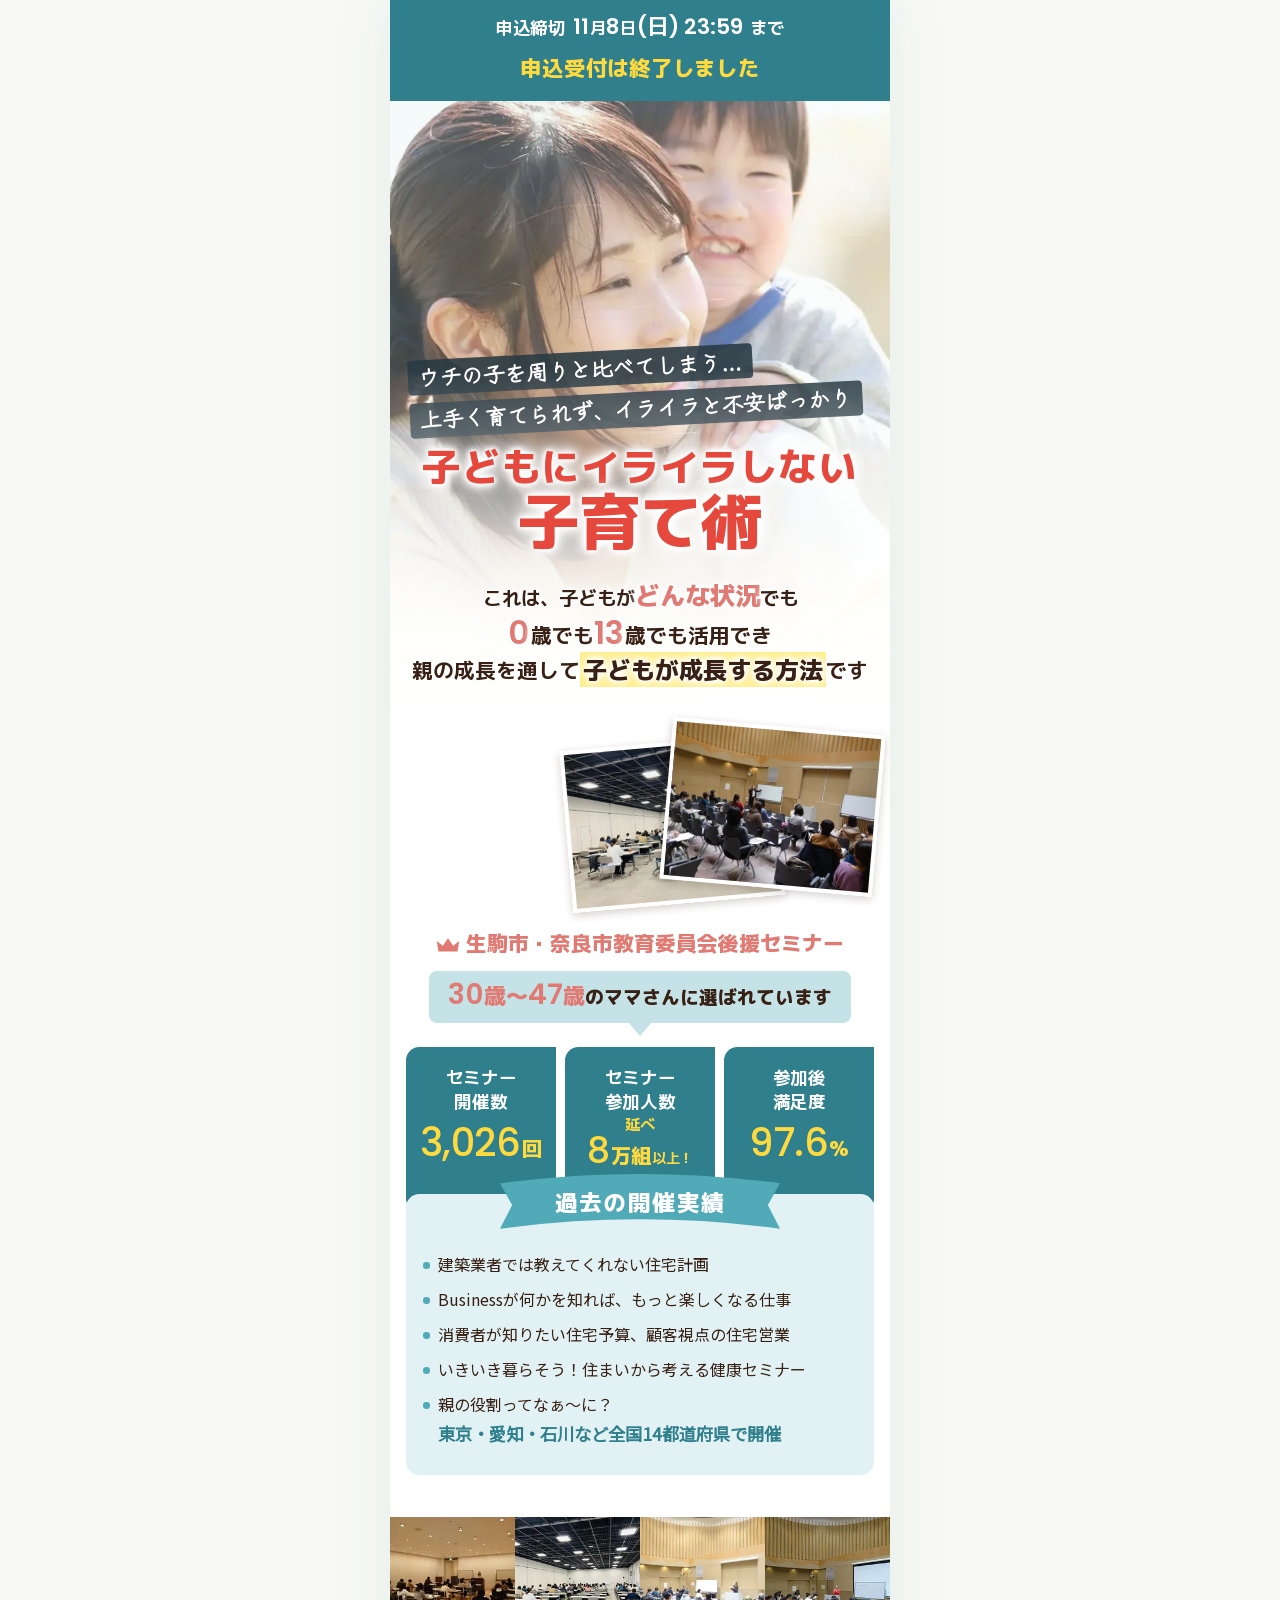
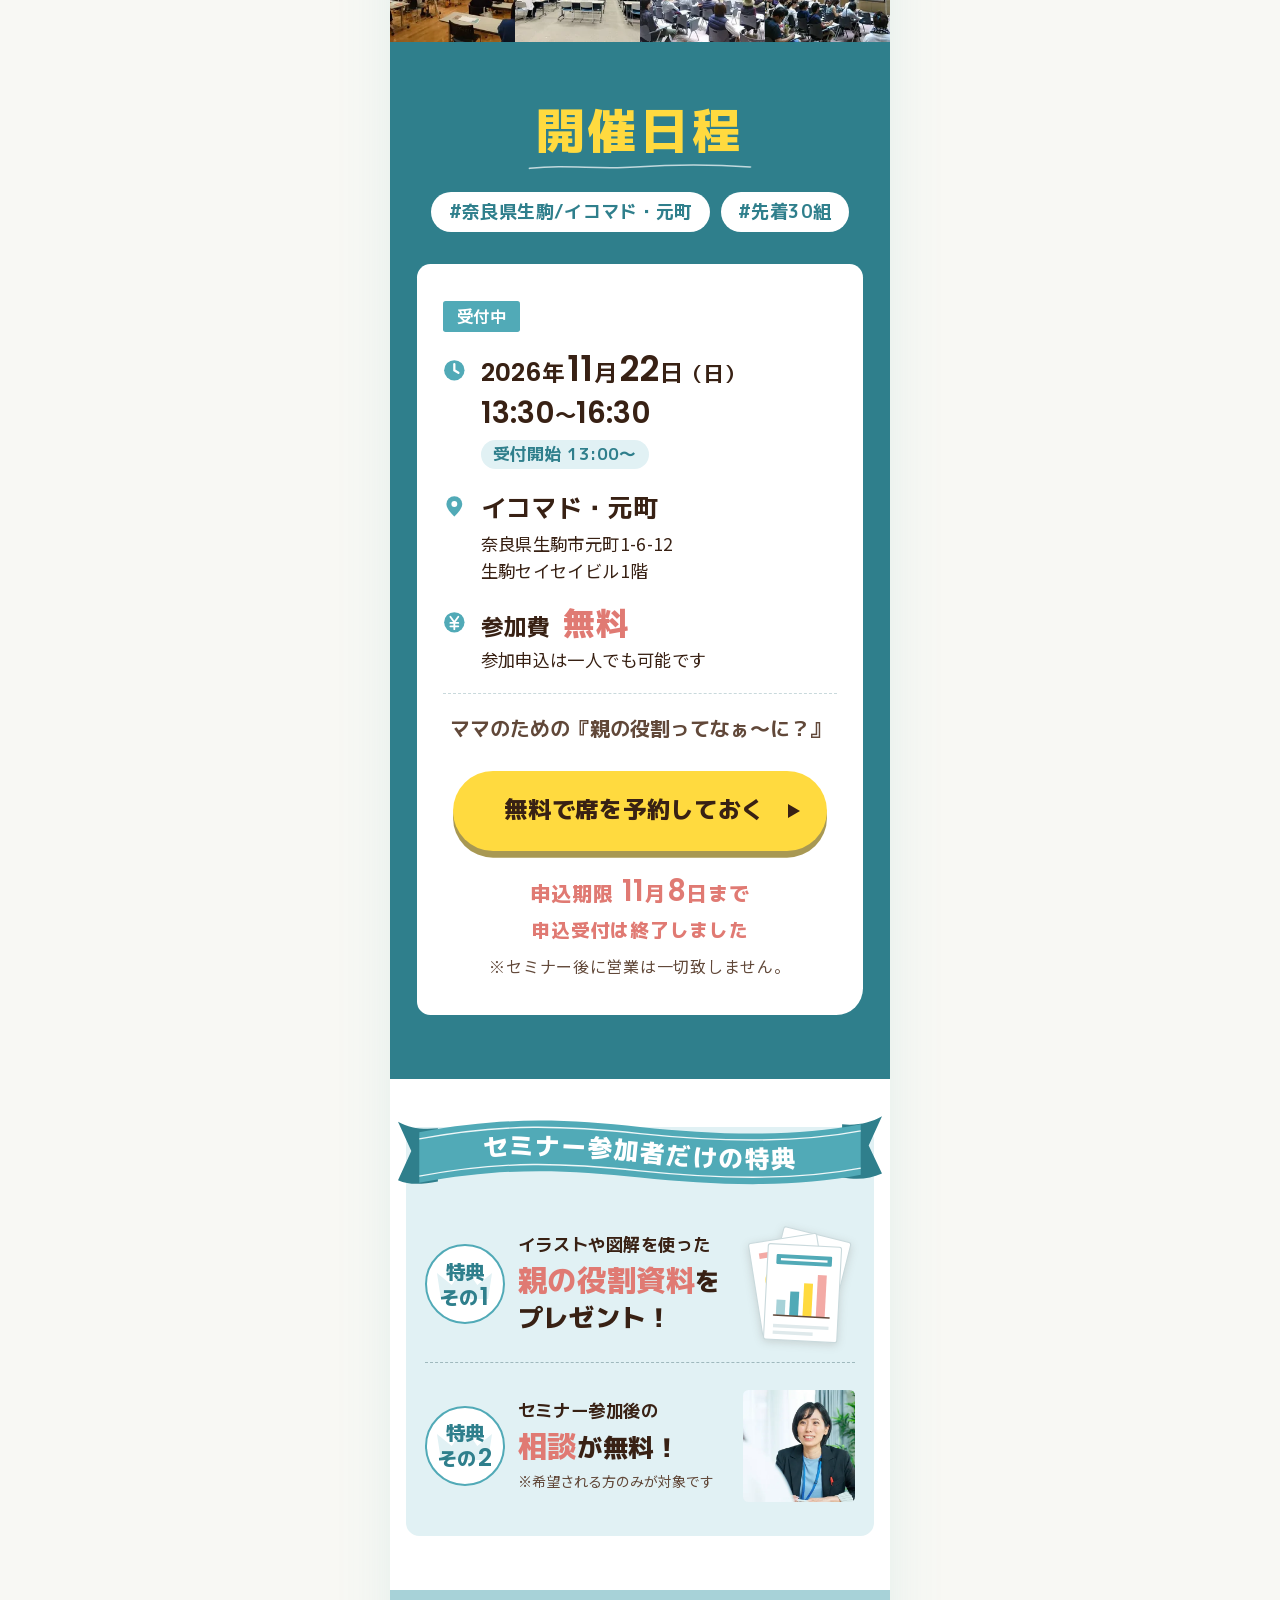
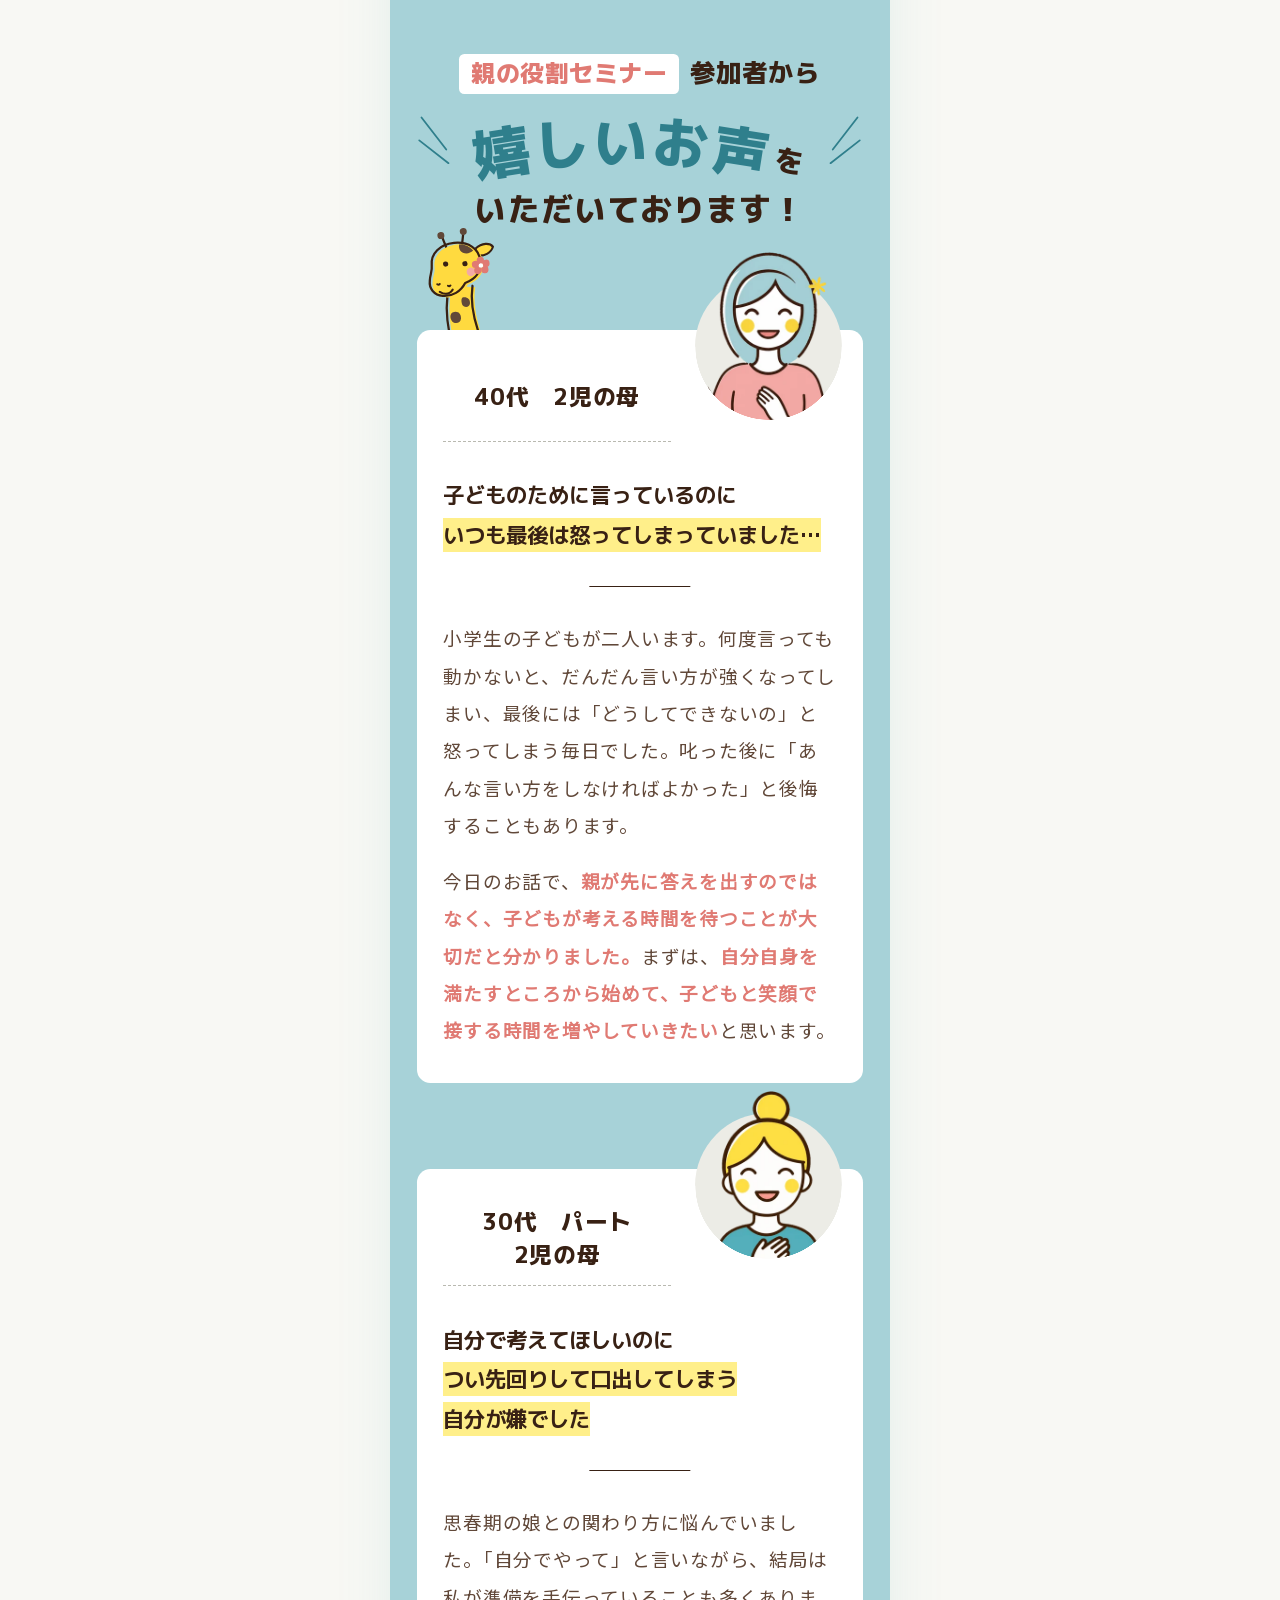
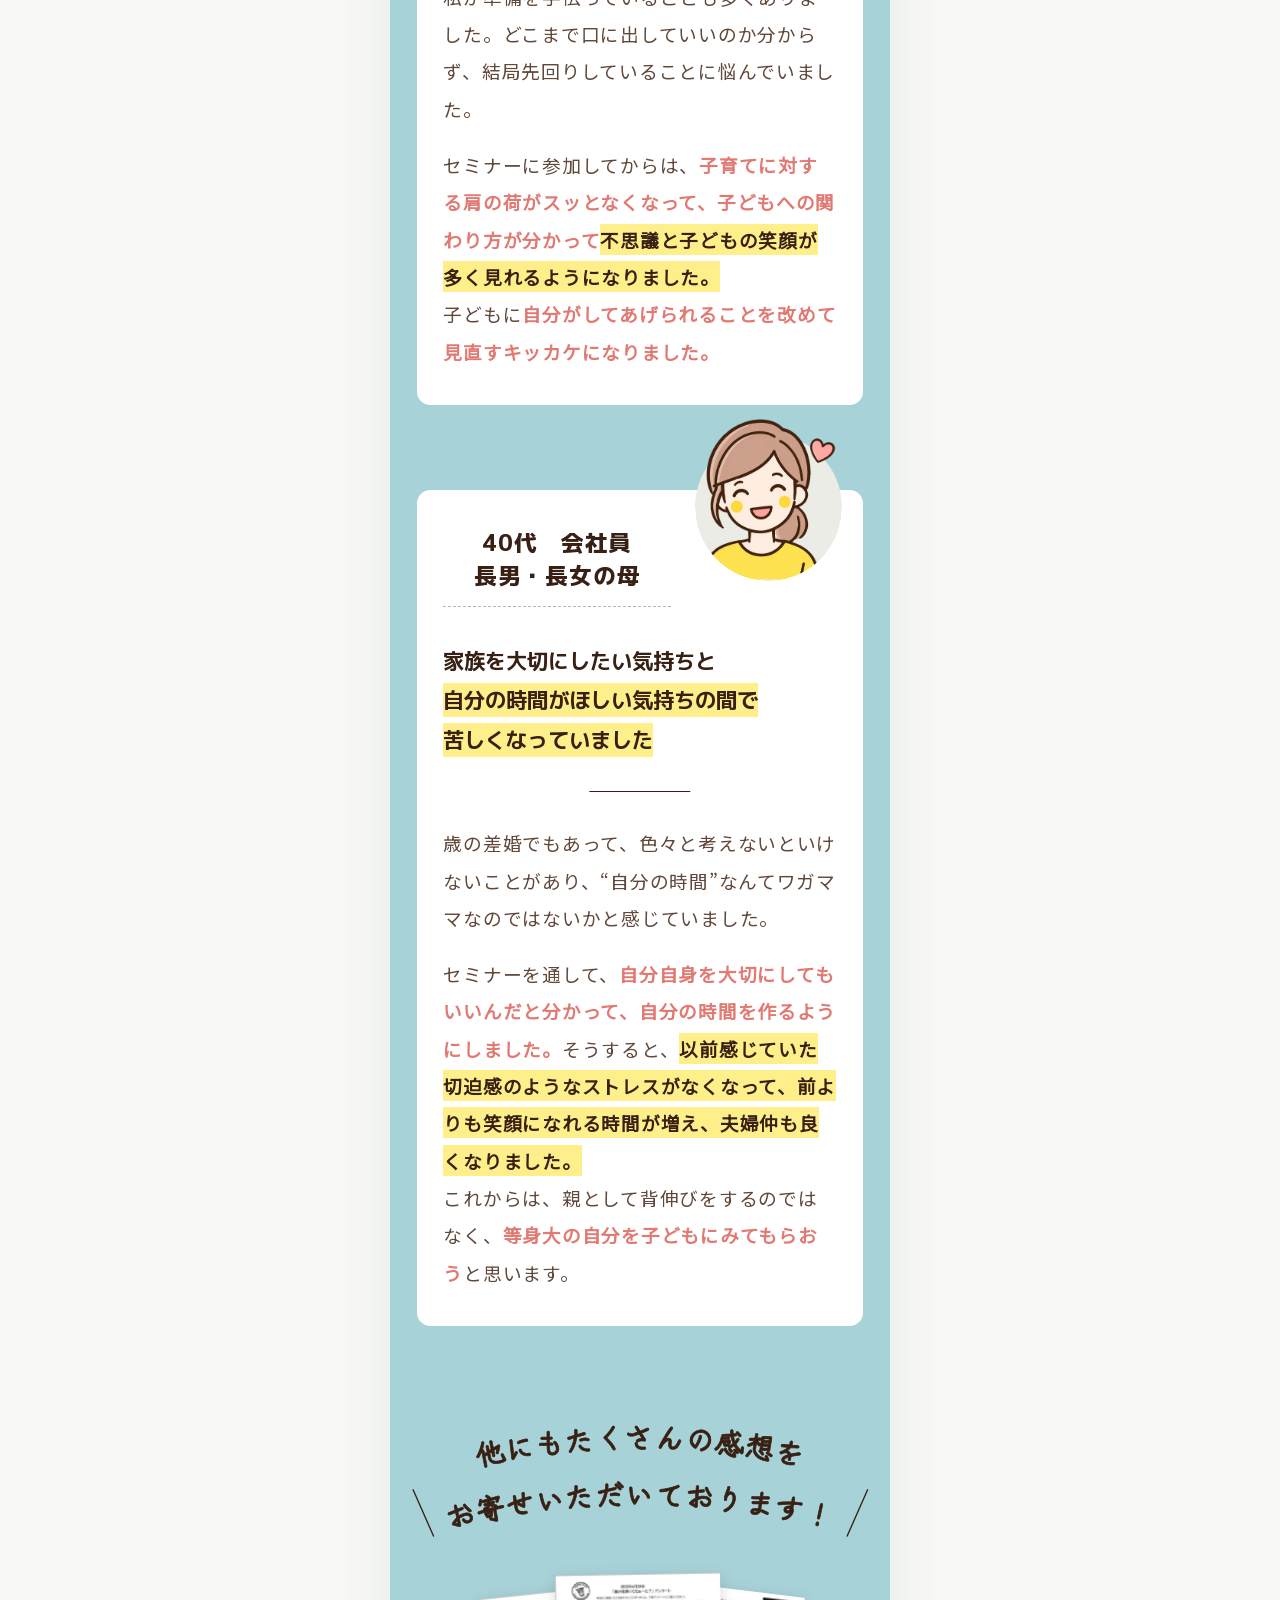
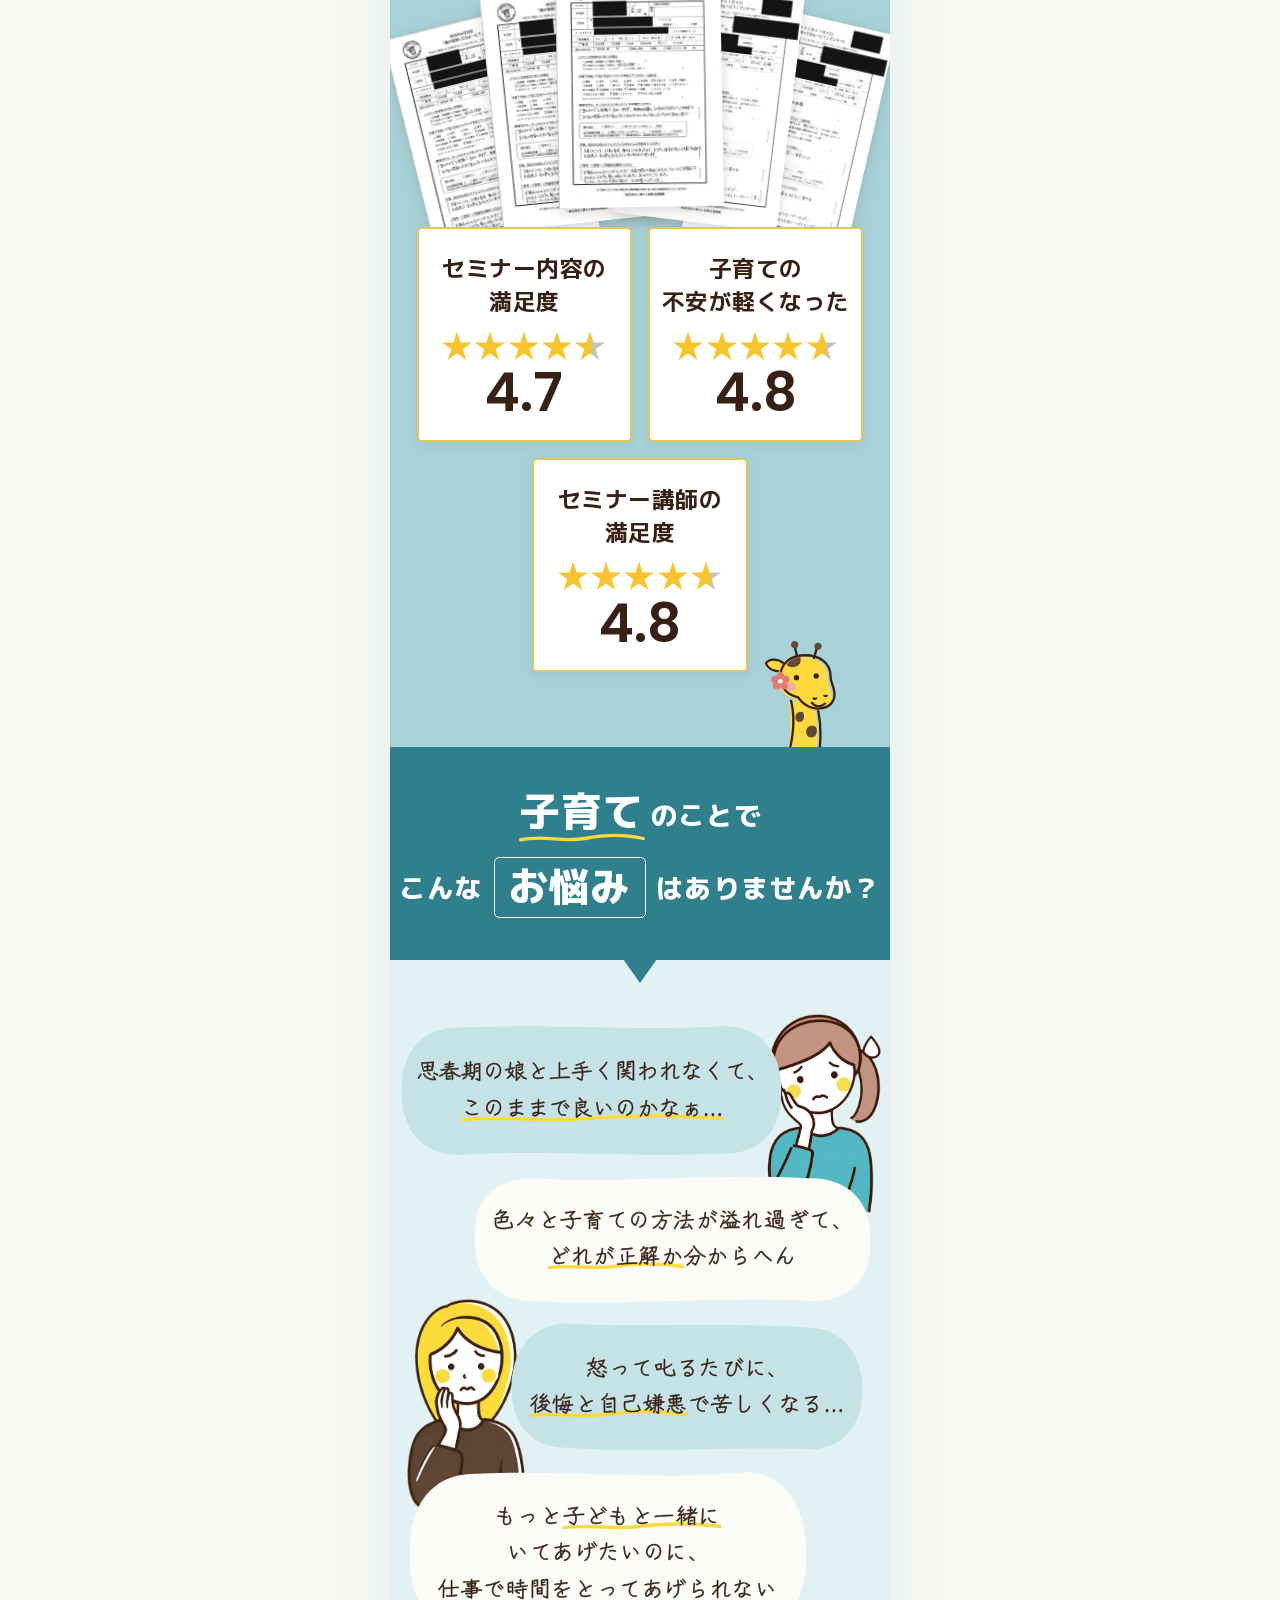
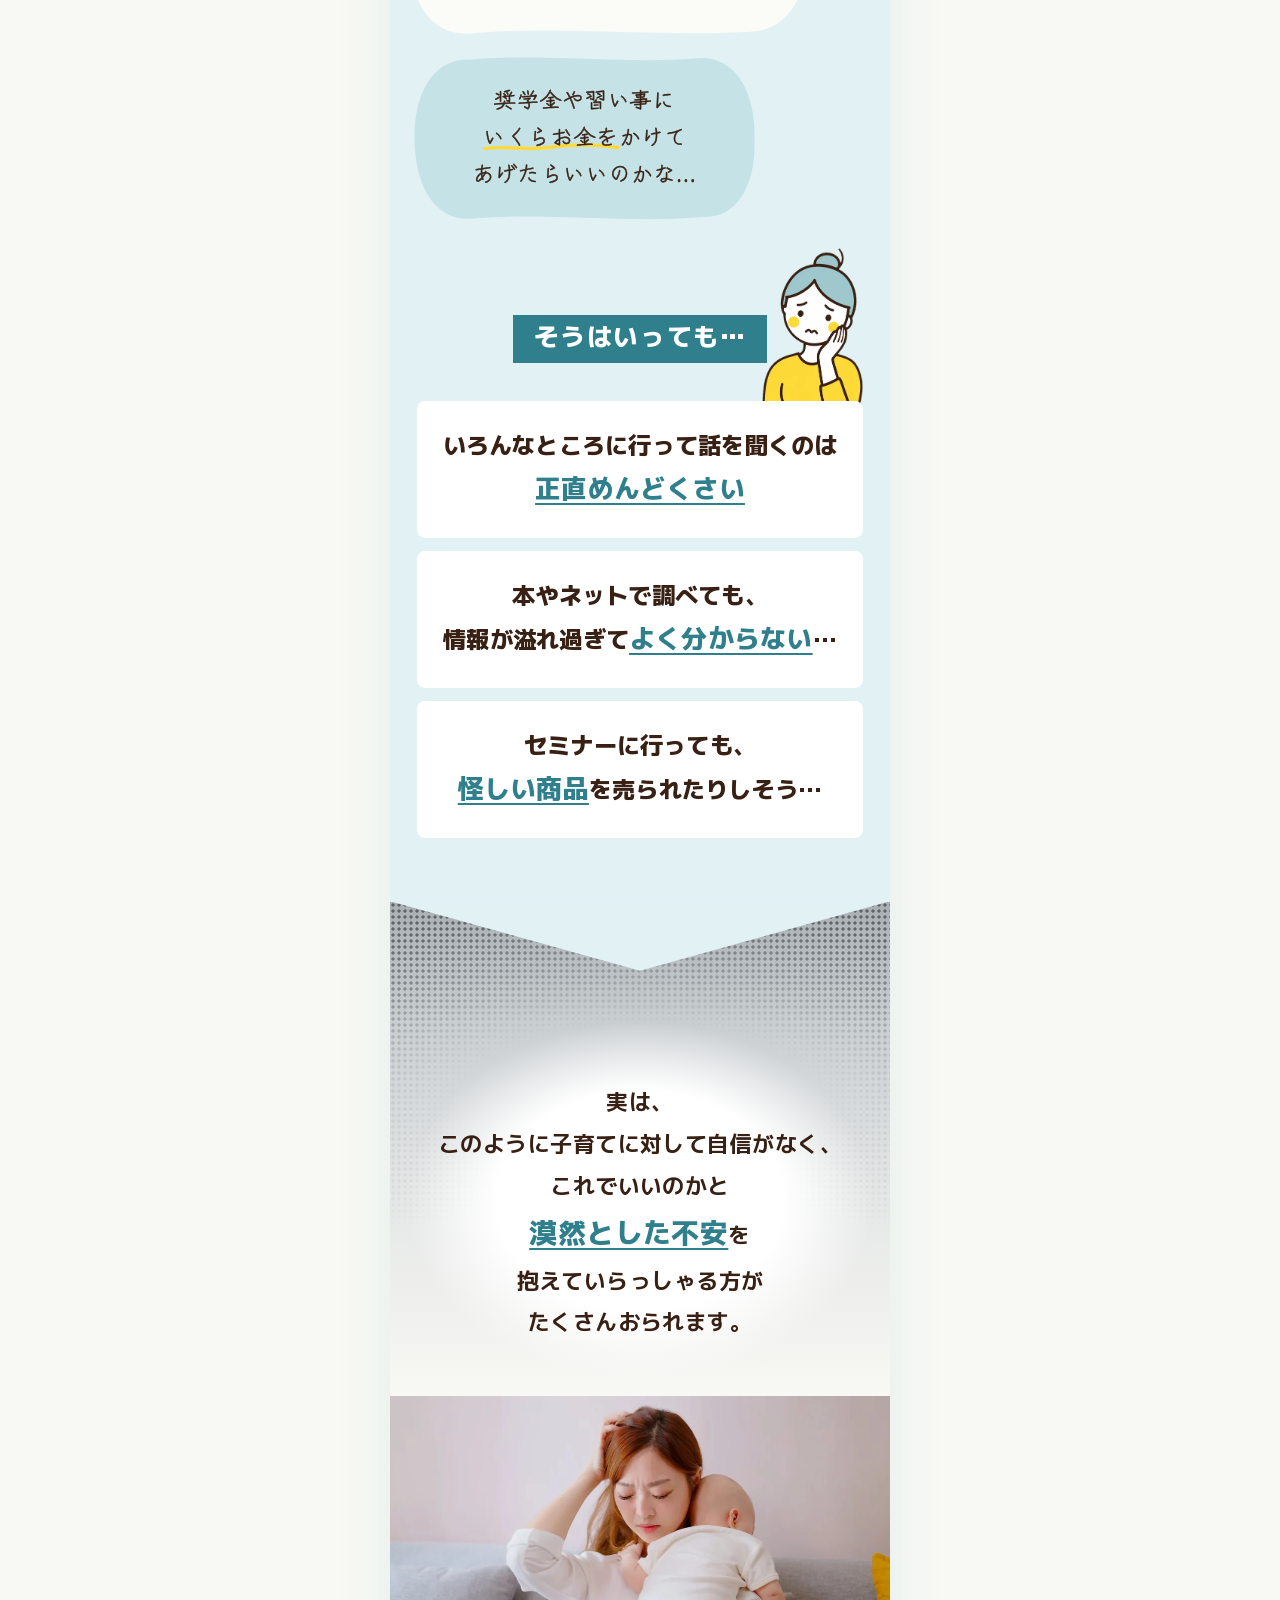
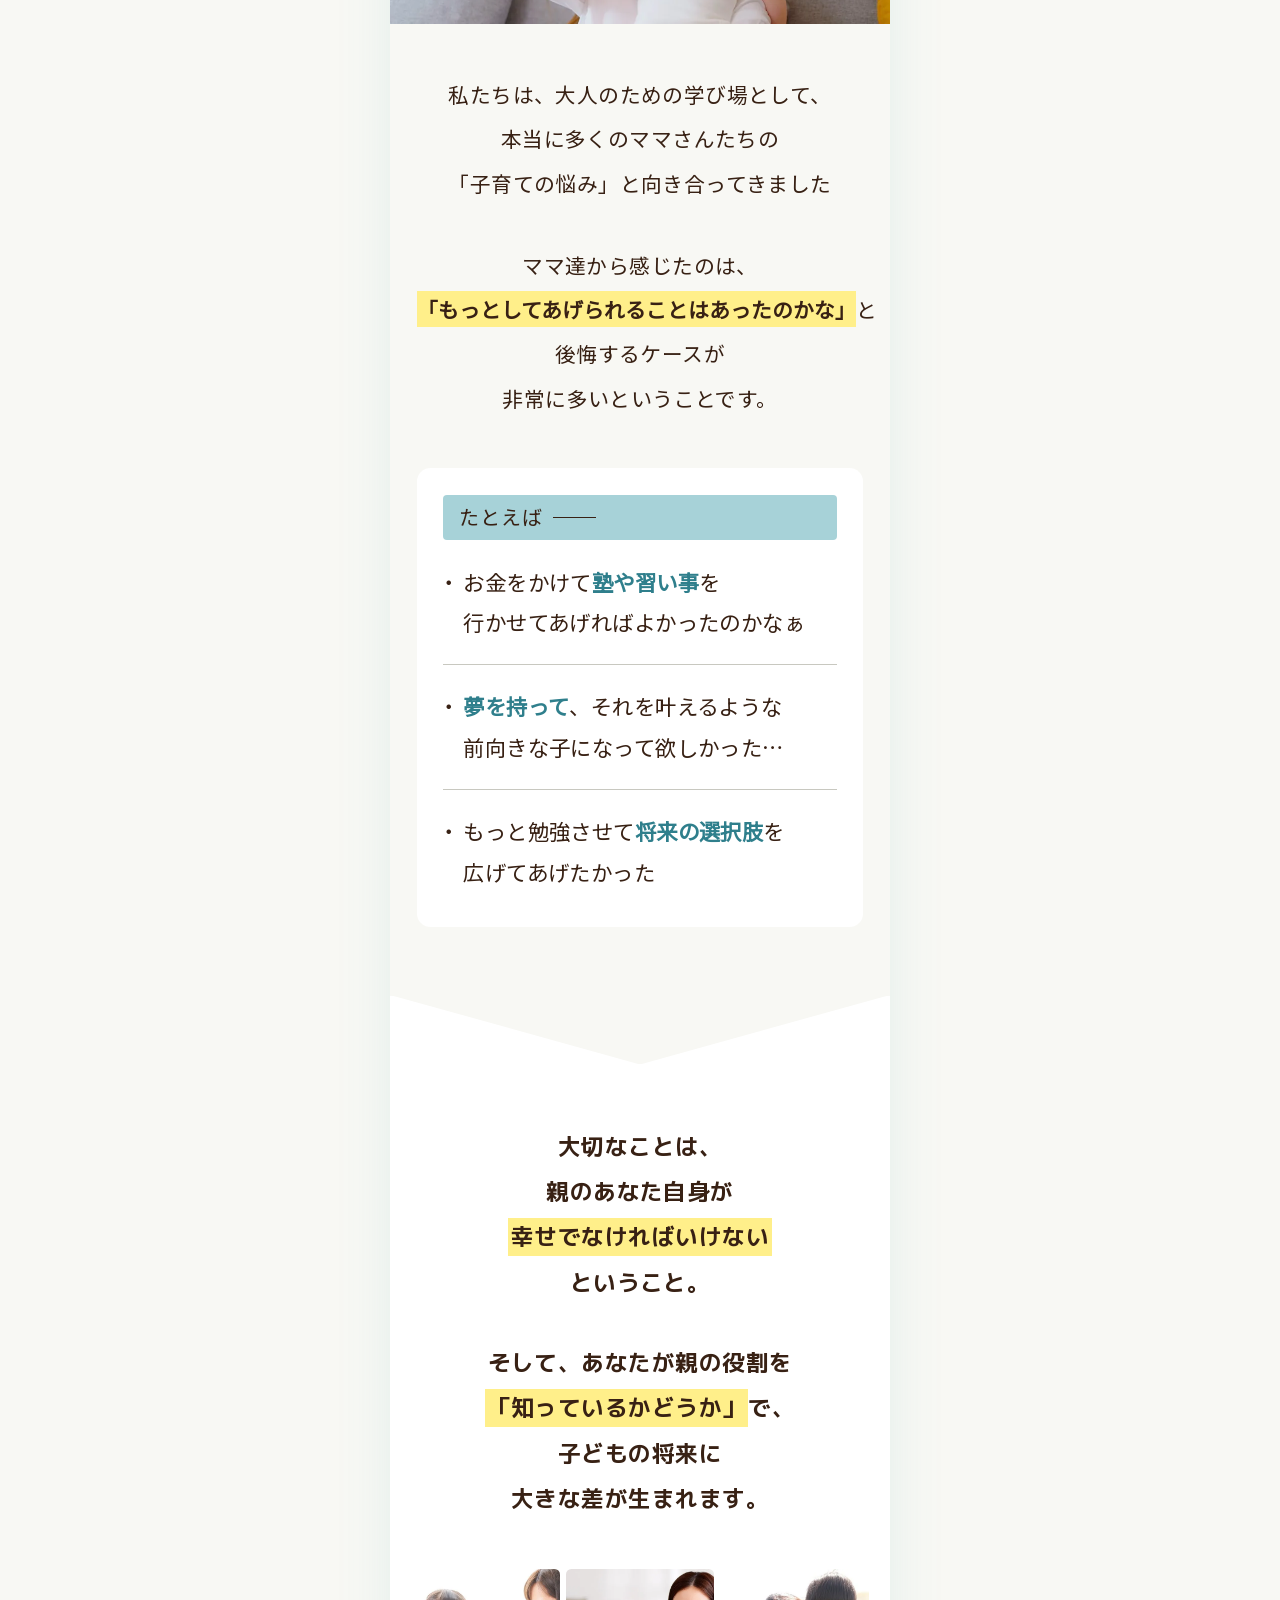
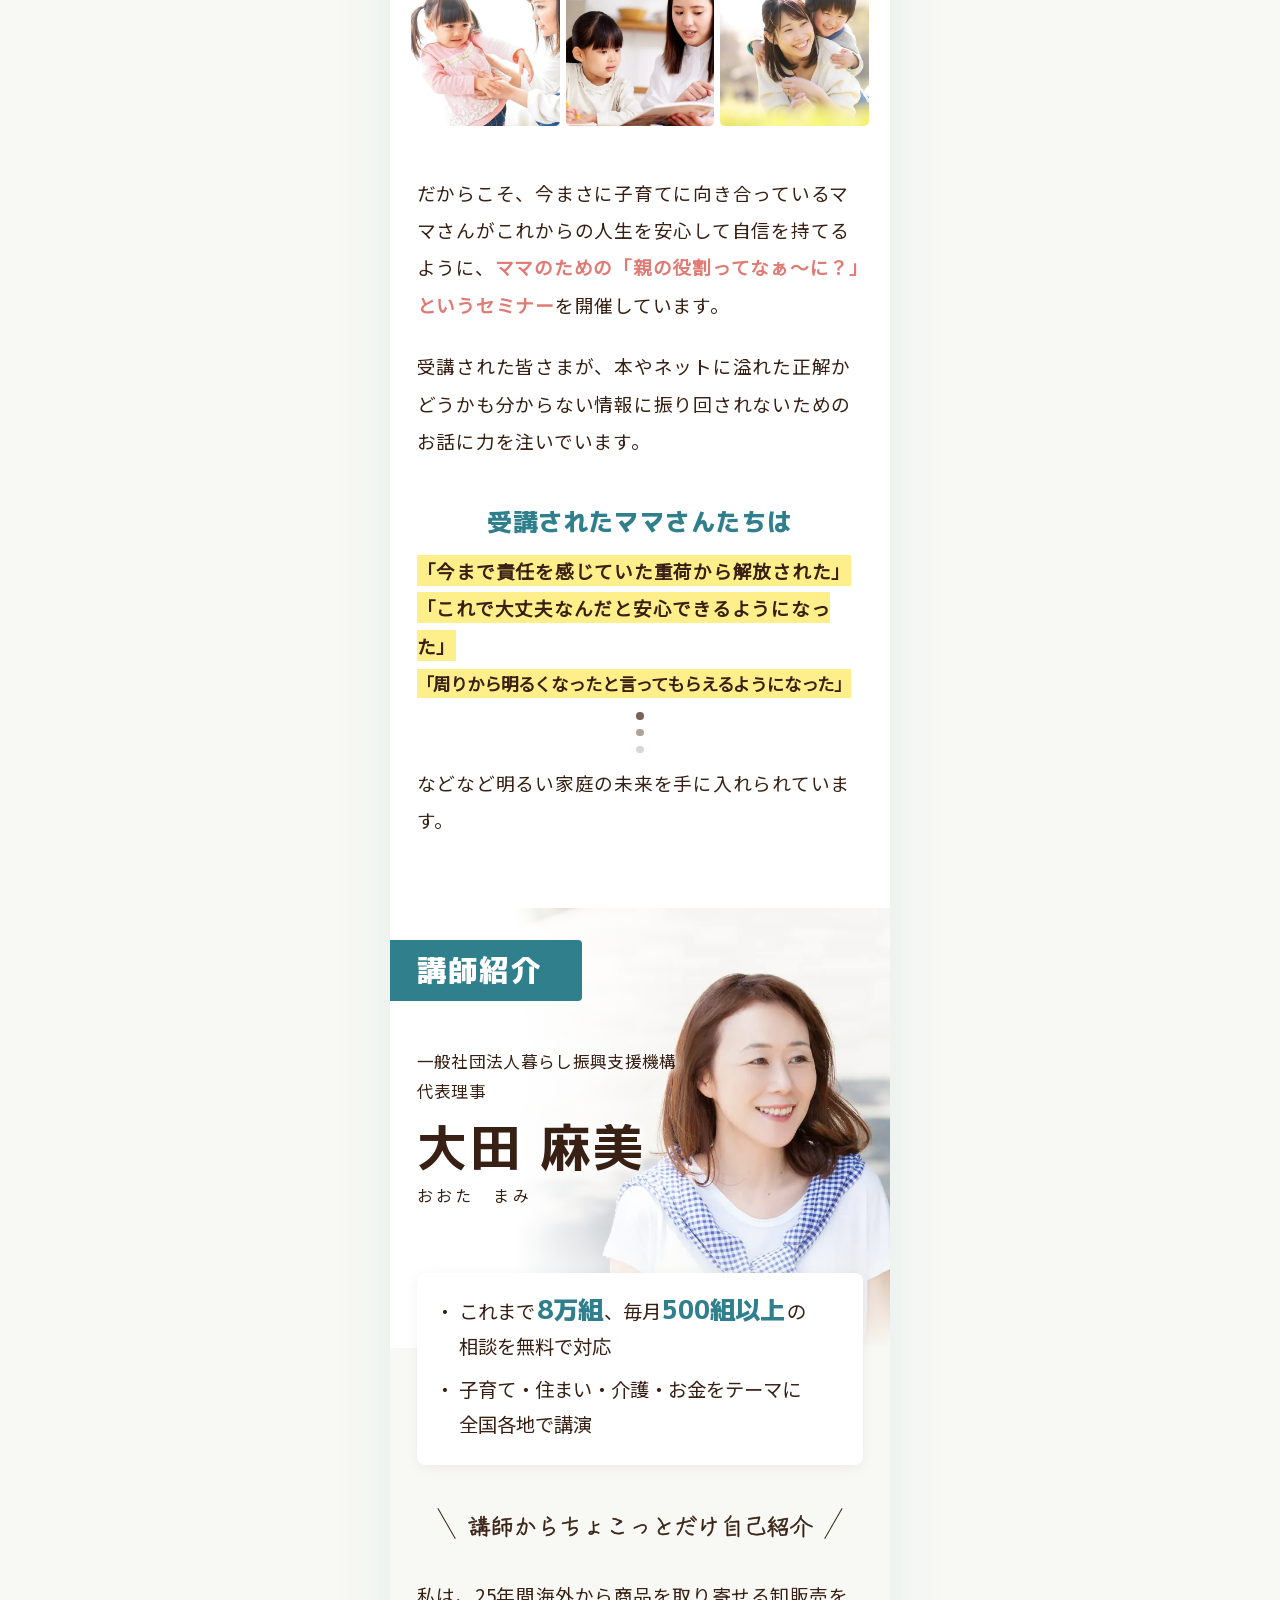
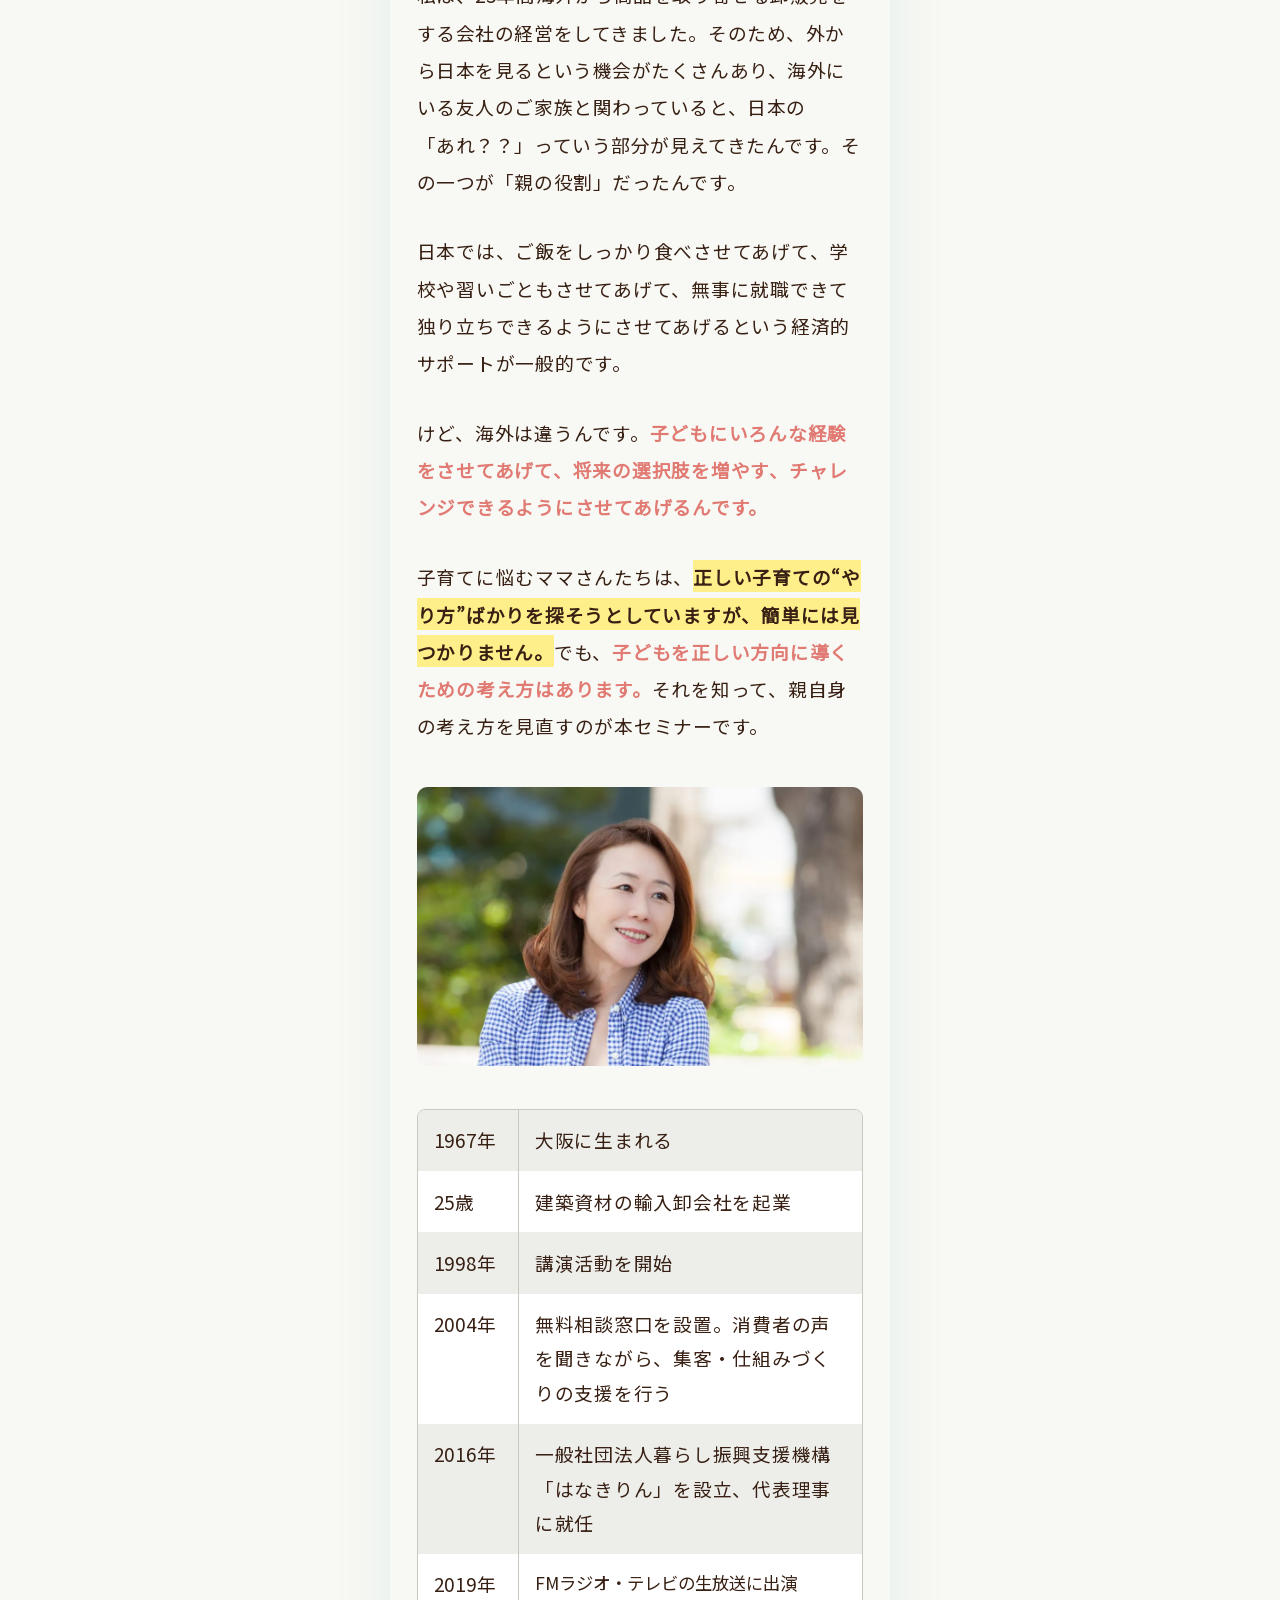
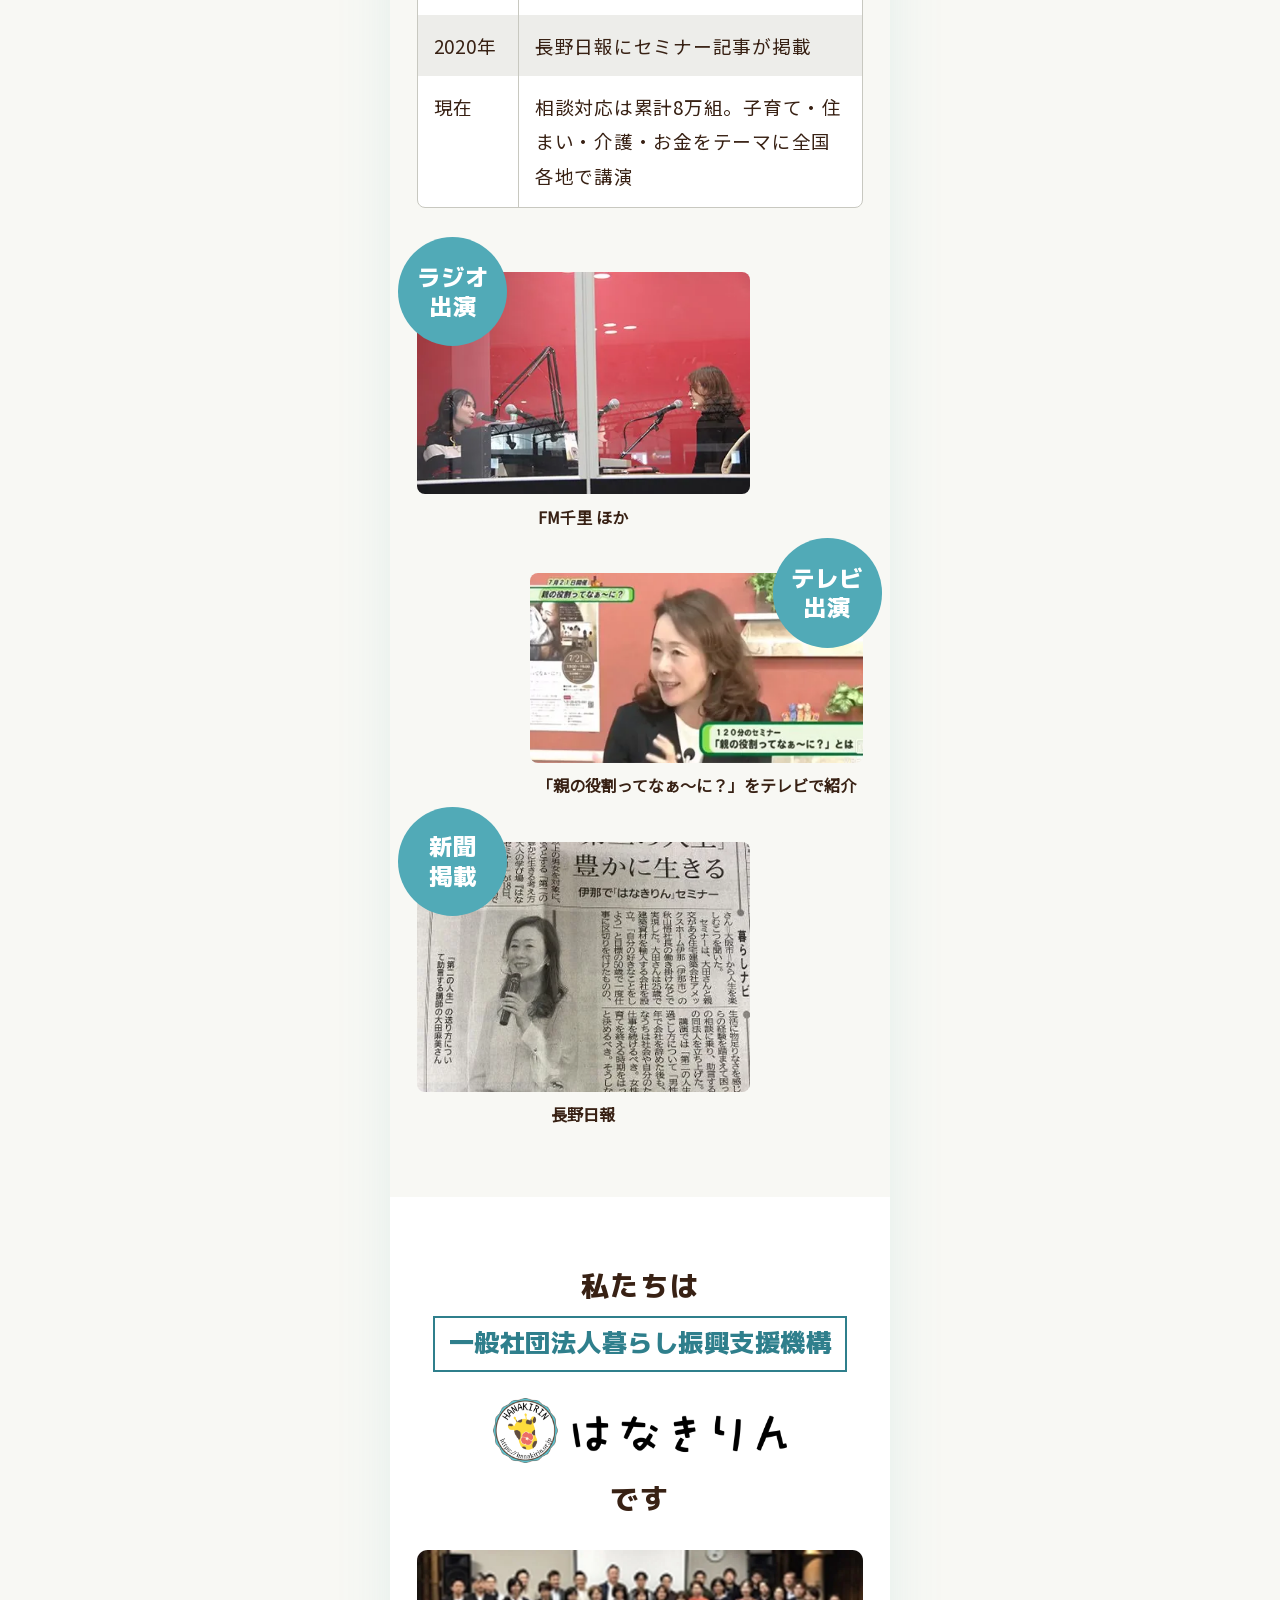
==== commit b8a3c5a6: "B案: FV見出しを「子どもにイライラしない／子育て術」2行・両方赤に戻す（3行版「を知りたい人／他にいませんか？」と黒文字をやめ、写真高さ・説明文位置も2行版へ。CSS v=b50） Co-Auth" ====
--- a/index-b.html
+++ b/index-b.html
@@ -13,11 +13,13 @@
 <link rel="preload" as="font" type="font/woff2" href="fonts/mplus1p-700.woff2" crossorigin>
 <link rel="preload" as="image" href="images/fv-mama-child-750.webp" fetchpriority="high">
 <link rel="preconnect" href="https://connect.facebook.net" crossorigin>
-<style id="critical-css">@font-face {font-family:"M PLUS 1p";font-style:normal;font-weight:700;font-display:swap;src:url("fonts/mplus1p-700.woff2") format("woff2");}@font-face {font-family:"M PLUS 1p";font-style:normal;font-weight:800;font-display:swap;src:url("fonts/mplus1p-800.woff2") format("woff2");}:root{--teal:#51aab7;--teal-deep:#2f7f8c;--aqua:#a7d2d8;--aqua-pale:#eef9fb;--aqua-box:#e1f1f4;--yellow:#ffda3f;--yellow-shade:#a89853;--marker:#ffef8a;--coral:#f3aaa5;--coral-text:#e07a73;--brown:#614839;--brown-deep:#382114;--base:#f8f8f4;--col:min(100vw, 500px);--ff-head:"M PLUS 1p", "Noto Sans JP", sans-serif;--ff-body:"Noto Sans JP", "Hiragino Kaku Gothic ProN", "Yu Gothic", sans-serif;--ff-hand:"Zen Kurenaido", "Noto Sans JP", sans-serif;--ff-num:"Poppins", "M PLUS 1p", sans-serif;}*,::before,::after{box-sizing:border-box;}html{font-size:calc(var(--col) / 37.5);text-size-adjust:100%;}body{margin:0px;overflow-x:hidden;background:var(--base);color:var(--brown);font-family:var(--ff-body);font-size:1.4rem;line-height:2;letter-spacing:0.04em;-webkit-font-smoothing:antialiased;}img,svg{display:block;max-width:100%;height:auto;}ul{list-style:none;margin:0px;padding:0px;}p,h1,h2{margin:0px;}em{font-style:normal;}.lp{width:var(--col);margin:0px auto;background:rgb(255, 255, 255);overflow:hidden;box-shadow:rgba(81, 170, 183, 0.12) 0px 0px 4rem;}.marker{background:var(--marker);font-weight:700;color:var(--brown-deep);}.fv-head{position:relative;display:flex;align-items:flex-end;gap:0.8rem;padding:0.9rem 1rem 0px 1.2rem;background:var(--teal-deep);}.fv-head--timer{display:block;padding:0.9rem 1rem 0.8rem;text-align:center;color:rgb(255, 255, 255);}.timer__label{font-family:var(--ff-head);font-weight:700;font-size:1.3rem;line-height:1.4;letter-spacing:0.04em;}.timer__label b{font-family:var(--ff-num);font-weight:600;font-size:1.6rem;letter-spacing:0px;margin:0px 0.1rem;}.timer__label b small{font-family:var(--ff-head);font-weight:700;font-size:1.2rem;margin:0px 0.05rem;}.timer__count{margin-top:0.3rem;font-family:var(--ff-head);font-weight:800;font-size:1.3rem;line-height:1.2;white-space:nowrap;}.timer__ato{margin-right:0.5rem;}.timer__num{display:inline-block;min-width:2.2em;padding:0.15rem 0.3rem;margin:0px 0.15rem 0px 0.2rem;border-radius:0.5rem;background:rgb(255, 255, 255);color:var(--teal-deep);font-family:var(--ff-num);font-weight:600;font-size:2.3rem;font-variant-numeric:tabular-nums;letter-spacing:0px;text-align:center;}.timer__num[data-t="d"]{min-width:1.6em;color:var(--coral-text);}.timer__count small{font-size:1.2rem;font-weight:700;color:var(--yellow);}.fv{position:relative;padding-bottom:3.2rem;background:radial-gradient(60% 22rem at 85% 8rem, rgba(255, 255, 255, 0.85), transparent 70%), linear-gradient(rgb(207, 232, 236) 0px, rgb(223, 240, 243) 18rem, rgb(255, 255, 255) 40rem);}.fv-main{position:relative;height:33.8rem;}.fv-teacher{position:absolute;top:0.5rem;right:-8.7rem;width:36rem;max-width:none;mask-image:linear-gradient(rgb(0, 0, 0) 93%, transparent 100%);}.fv-telop{position:absolute;z-index:1;top:2.3rem;left:0.7rem;display:flex;flex-direction:column;align-items:flex-start;gap:0.45rem;transform:rotate(-4deg);transform-origin:left top;font-family:var(--ff-hand);font-size:1.28rem;line-height:1;letter-spacing:0.06em;color:var(--brown-deep);-webkit-text-stroke:0.035em currentcolor;}.fv-telop span{padding:0.5rem 0.8rem 0.55rem;background:var(--yellow);}.fv-telop span:nth-child(2){margin-left:1rem;}.fv-title{position:absolute;z-index:2;top:19rem;left:1rem;display:flex;flex-direction:column;align-items:flex-start;gap:0.5rem;font-family:var(--ff-head);font-weight:800;color:var(--coral-text);line-height:1;letter-spacing:0.02em;white-space:nowrap;}.fv-title__pre,.fv-title__main{background:rgba(255, 255, 255, 0.92);}.fv-title__pre{padding:0.6rem 0.8rem 0.7rem;font-size:2.4rem;}.fv-title__main{padding:0.8rem 0.8rem 1rem;font-size:2.75rem;letter-spacing:0px;}.fv-photos{position:relative;z-index:1;width:23.5rem;height:13rem;margin:-2.4rem -1.2rem 1.8rem auto;}.fv-photos img{position:absolute;width:16rem;border:0.3rem solid rgb(255, 255, 255);box-shadow:rgba(56, 33, 20, 0.22) 0px 0.2rem 0.6rem;}.fv-photos img:nth-child(1){left:0px;top:1.2rem;transform:rotate(-5deg);}.fv-photos img:nth-child(2){right:0px;top:0px;transform:rotate(5deg);}.fv-lead{position:relative;padding:0.6rem 2rem 0px;font-size:1.5rem;font-weight:500;line-height:1.7;color:var(--brown-deep);}.fv-lead::after{content:"";display:block;clear:both;}.fv-chosen{position:relative;width:fit-content;margin:2.6rem auto 0px;padding:0.6rem 1.4rem 0.8rem;border-radius:0.6rem;background:rgb(197, 227, 231);color:var(--brown-deep);font-family:var(--ff-head);font-weight:800;font-size:1.4rem;line-height:1.5;letter-spacing:0px;white-space:nowrap;}.fv-chosen::after{content:"";position:absolute;left:50%;top:100%;margin:-1px 0px 0px -0.9rem;border-width:1.1rem 0.9rem 0px;border-style:solid solid none;border-color:rgb(197, 227, 231) transparent currentcolor;border-image:none;}.fv-chosen em{color:var(--coral-text);font-size:1.65rem;}.fv-chosen b{font-family:var(--ff-num);font-weight:600;font-size:2.15rem;line-height:1;letter-spacing:0px;}.fv-stats{display:grid;grid-template-columns:repeat(3, 1fr);gap:0.7rem;margin:1.8rem 1.2rem 0px;}.fv-stats li{display:flex;flex-direction:column;align-items:center;justify-content:flex-start;min-height:12.4rem;padding:1.4rem 0.2rem 3rem;border-radius:1rem 0px 1rem 1rem;background:var(--teal-deep);color:rgb(255, 255, 255);text-align:center;}.fv-stats__label{font-family:var(--ff-head);font-weight:700;font-size:1.3rem;line-height:1.4;letter-spacing:0.04em;}.fv-stats__num{display:flex;flex-wrap:wrap;align-items:baseline;justify-content:center;margin-top:0.6rem;color:var(--yellow);font-family:var(--ff-head);font-weight:800;font-size:1.5rem;line-height:1.1;letter-spacing:0px;}.fv-stats__num b{font-family:var(--ff-num);font-weight:500;font-size:2.9rem;letter-spacing:-0.02em;margin-right:0.1rem;}.fv-stats__num small{font-size:1.15rem;font-weight:700;}.fv-stats__num--stack{margin-top:0.2rem;}.fv-stats__num--stack small:first-child{flex-basis:100%;margin-bottom:-0.2rem;}.fv-stats__num--stack b{font-size:2.7rem;}.fv-stats__num--stack small:last-child{margin-left:0.1rem;font-size:1.05rem;letter-spacing:-0.04em;}.fv-record{position:relative;margin:-1.4rem 1.2rem 0px;padding:4.4rem 1.3rem 2rem;border-radius:1rem;background:var(--aqua-box);}.fv-record__ribbon{position:absolute;top:-1.6rem;left:50%;width:21rem;height:4.4rem;transform:translateX(-50%);display:grid;place-items:center;color:rgb(255, 255, 255);font-family:var(--ff-head);font-weight:800;font-size:1.7rem;letter-spacing:0.06em;line-height:1;}.fv-record__ribbon svg{position:absolute;inset:0px;width:100%;height:100%;fill:var(--teal);}.fv-record__ribbon span{position:relative;padding-top:0.2rem;}.fv-record__list li{position:relative;padding-left:1.1rem;font-size:1.2rem;line-height:1.6;letter-spacing:0px;color:var(--brown-deep);}.fv-record__list li + li{margin-top:0.7rem;}.fv-record__places{display:block;margin-top:0.2rem;color:var(--teal-deep);font-weight:700;font-size:1.3rem;line-height:1.6;letter-spacing:0px;white-space:nowrap;}.fv-record__list li::before{content:"";position:absolute;left:0px;top:0.75rem;width:0.5rem;height:0.5rem;border-radius:50%;background:var(--teal);}.strip{display:grid;grid-template-columns:repeat(4, 1fr);}.strip img{width:100%;aspect-ratio:1 / 1;object-fit:cover;}.schedule{padding:4.4rem 2rem 4.8rem;background:var(--teal-deep);text-align:center;}.schedule__title{display:inline-block;padding:0px 0.6rem 0.9rem;color:var(--yellow);font-family:var(--ff-head);font-weight:800;font-size:3.6rem;line-height:1.2;letter-spacing:0.08em;background:url("data:image/svg+xml,%3Csvg xmlns='http://www.w3.org/2000/svg' viewBox='0 0 100 6' preserveAspectRatio='none'%3E%3Cpath d='M1 4C18 1 30 5 48 3s34-2 51 0' fill='none' stroke='%23fff' stroke-width='1.2' stroke-linecap='round' opacity='.7'/%3E%3C/svg%3E") center bottom / 100% 0.6rem no-repeat;}.fv-free{position:absolute;z-index:2;left:-10.7rem;top:0.4rem;display:flex;flex-direction:column;align-items:center;justify-content:center;width:10rem;height:10rem;margin:0px;border-radius:50%;background:var(--coral-text);color:rgb(255, 255, 255);font-family:var(--ff-head);font-weight:800;font-size:1.9rem;line-height:1.15;letter-spacing:0.04em;text-align:center;transform:rotate(-6deg);}.fv-free svg{width:2.05rem;margin-bottom:0.2rem;fill:var(--yellow);}.fv-free--support{left:-11.6rem;top:1.6rem;width:auto;height:auto;padding:0.65rem 1rem 0.75rem;border-radius:1rem;font-size:1.3rem;line-height:1.35;letter-spacing:0;white-space:nowrap;}.fv-free--support svg{width:1.6rem;margin-bottom:0.1rem;}.float-cta{position:fixed;z-index:50;right:calc((100vw - var(--col)) / 2 + 1.2rem);bottom:1.8rem;display:flex;flex-direction:column;align-items:center;justify-content:center;width:10.4rem;height:10.4rem;border-radius:50%;background:var(--yellow);box-shadow:0 .5rem 0 var(--yellow-shade), 0 .8rem 1.6rem rgba(56, 33, 20, .22);color:var(--brown-deep);font-family:var(--ff-head);font-weight:800;font-size:1.75rem;line-height:1.25;letter-spacing:0.02em;text-align:center;text-decoration:none;opacity:0;visibility:hidden;transform:translateY(1.2rem);transition:opacity 0.4s, transform 0.4s, visibility linear 0.4s;}.float-cta small{margin-bottom:0.4rem;padding:0.1rem 0.8rem 0.2rem;border-radius:99rem;background:var(--coral-text);color:rgb(255, 255, 255);font-size:1.05rem;font-weight:700;line-height:1.5;}.float-cta__label{white-space:nowrap;font-size:1.55rem;letter-spacing:0px;}.float-cta:active{transform:translateY(0.3rem);box-shadow:0 .2rem 0 var(--yellow-shade);}@media (prefers-reduced-motion:reduce){.float-cta{transition:none;}}.fv-telop--b{top:15rem;left:1.3rem;gap:0.55rem;transform:rotate(-3deg);transform-origin:left top;font-size:1.6rem;line-height:1.15;letter-spacing:0.03em;color:rgb(255, 255, 255);-webkit-text-stroke:0.045em currentcolor;paint-order:stroke;}.fv-telop--b span{padding:0.35rem 0.8rem 0.45rem;border-radius:0.3rem;background:rgba(40, 58, 66, 0.88);color:rgb(255, 255, 255);text-shadow:none;}.fv-telop--b span:nth-child(2){margin-left:0px;}.fv-title--b .fv-title__main,.fv-title .fv-title__main{letter-spacing:0.01em;}.fv-age{display:inline-block;margin:0px 0.1rem 0px 0.05rem;font-family:var(--ff-num);font-weight:600;font-size:2.8rem;line-height:1;color:var(--coral-text);letter-spacing:0px;vertical-align:-0.15rem;}.fv-title--b{left:0px;right:0px;align-items:center;gap:0.2rem;text-align:center;}.fv-title--b .fv-title__pre,.fv-title--b .fv-title__main{padding:0px;background:none;color:rgb(229, 72, 60);text-shadow:rgb(255, 255, 255) 0px 0px 0.3rem, rgb(255, 255, 255) 0px 0px 0.3rem, rgb(255, 255, 255) 0px 0px 0.6rem, rgb(255, 255, 255) 0px 0px 0.6rem, rgb(255, 255, 255) 0px 0px 1rem, rgb(255, 255, 255) 0px 0px 1rem, rgb(255, 255, 255) 0px 0px 1.4rem;}.fv-title--b .fv-title__pre{font-size:3rem;}.fv-title--b .fv-title__main{margin-top:0.4rem;font-size:3.9rem;letter-spacing:0px;}.fv-main{height:35.5rem;}.fv-main .fv-teacher{top:-3.5rem;}.fv-title--b{top:22.3rem;}.fv-photos{margin-top:-3.6rem;}.fv-main{height:39.6rem;}.fv-sub{position:absolute;z-index:2;left:1.2rem;right:1.2rem;top:29.6rem;padding:0.4rem 0px 0px;background:none;text-align:center;text-shadow:rgb(255, 255, 255) 0px 0px 0.3rem, rgb(255, 255, 255) 0px 0px 0.3rem, rgb(255, 255, 255) 0px 0px 0.6rem, rgb(255, 255, 255) 0px 0px 0.6rem, rgb(255, 255, 255) 0px 0px 1rem;color:var(--brown-deep);font-family:var(--ff-head);font-weight:700;line-height:1.45;letter-spacing:0px;white-space:nowrap;}.fv-sub__l1{font-size:1.45rem;}.fv-sub__l2{margin-top:0.15rem;font-size:1.55rem;}.fv-sub .fv-age{font-size:2.4rem;vertical-align:-0.1rem;}.fv-sub .marker{padding:0.05rem 0.2rem;font-weight:800;font-size:1.8rem;}.fv-photos{margin-top:-1.2rem;}.fv-head--timer{z-index:5;}.fv-main{height:41rem;}.fv-title--b{top:21.6rem;}.fv-sub{top:31rem;}.fv-sub__em{font-size:1.9rem;font-weight:800;color:var(--coral-text);}.fv-title--b .fv-title__pre{font-size:2.9rem;}.fv-title--b .fv-title__main{font-size:4.6rem;margin-top:0.2rem;}.fv-sub__l3{margin-top:0.15rem;font-size:1.55rem;}.fv-main{height:43.6rem;}.fv-main{overflow:hidden;}.fv-main .fv-teacher--photo{top:0px;right:0px;left:0px;width:100%;max-width:100%;height:100%;object-fit:cover;object-position:50% 100%;opacity:0.8;mask-image:linear-gradient(rgb(0, 0, 0) 55%, rgba(0, 0, 0, 0.6) 78%, transparent 100%);}.fv-main::after{content:"";position:absolute;z-index:1;left:0px;right:0px;bottom:0px;height:62%;background:linear-gradient(rgba(255, 255, 255, 0) 0%, rgba(255, 255, 255, 0.55) 45%, rgba(255, 255, 255, 0.9) 80%, rgb(255, 255, 255) 100%);pointer-events:none;}.fv-main{height:47.5rem;}.fv-telop--b{top:19.5rem;}.fv-title--b{top:26rem;}.fv-sub{top:35.4rem;}.fv-main::after{height:58%;}.fv-title--ask .fv-title__pre{font-size:2.6rem;}.fv-title--ask .fv-title__main{font-size:3.3rem;margin-top:0.2rem;}.fv-title--ask .fv-title__ask{font-size:3.7rem;margin-top:0.3rem;}.fv-main{height:49.8rem;}.fv-sub{top:37.7rem;}.fv-support{display:flex;align-items:center;justify-content:center;gap:0.5rem;margin:2.4rem auto 0;color:var(--coral-text);font-family:var(--ff-head);font-weight:800;font-size:1.55rem;line-height:1.3;letter-spacing:0;white-space:nowrap;}.fv-support svg{width:1.8rem;flex:none;fill:currentColor;}.fv-support+.fv-chosen{margin-top:1rem;}.fv-title--ask .fv-title__main{margin-top:0.65rem;}.fv-title--ask .fv-title__ask{margin-top:0.75rem;}.fv-main{height:50.7rem;}.fv-sub{top:38.6rem;}.fv-title--ask .fv-title__main{font-size:3.6rem;}.fv-title--ask .fv-title__main small{font-size:0.75em;font-weight:inherit;}.fv-title--ask .fv-title__pre,.fv-title--ask .fv-title__main:not(.fv-title__ask){color:#1a1a1a;}</style>
-<link rel="preload" as="style" href="css/style-b.css?v=b48" onload="this.onload=null;this.rel='stylesheet'">
-<noscript><link rel="stylesheet" href="css/style-b.css?v=b48"></noscript>
+<style id="critical-css">@font-face {font-family:"M PLUS 1p";font-style:normal;font-weight:700;font-display:swap;src:url("fonts/mplus1p-700.woff2") format("woff2");}@font-face {font-family:"M PLUS 1p";font-style:normal;font-weight:800;font-display:swap;src:url("fonts/mplus1p-800.woff2") format("woff2");}:root{--teal:#51aab7;--teal-deep:#2f7f8c;--aqua:#a7d2d8;--aqua-pale:#eef9fb;--aqua-box:#e1f1f4;--yellow:#ffda3f;--yellow-shade:#a89853;--marker:#ffef8a;--coral:#f3aaa5;--coral-text:#e07a73;--brown:#614839;--brown-deep:#382114;--base:#f8f8f4;--col:min(100vw, 500px);--ff-head:"M PLUS 1p", "Noto Sans JP", sans-serif;--ff-body:"Noto Sans JP", "Hiragino Kaku Gothic ProN", "Yu Gothic", sans-serif;--ff-hand:"Zen Kurenaido", "Noto Sans JP", sans-serif;--ff-num:"Poppins", "M PLUS 1p", sans-serif;}*,::before,::after{box-sizing:border-box;}html{font-size:calc(var(--col) / 37.5);text-size-adjust:100%;}body{margin:0px;overflow-x:hidden;background:var(--base);color:var(--brown);font-family:var(--ff-body);font-size:1.4rem;line-height:2;letter-spacing:0.04em;-webkit-font-smoothing:antialiased;}img,svg{display:block;max-width:100%;height:auto;}ul{list-style:none;margin:0px;padding:0px;}p,h1,h2{margin:0px;}em{font-style:normal;}.lp{width:var(--col);margin:0px auto;background:rgb(255, 255, 255);overflow:hidden;box-shadow:rgba(81, 170, 183, 0.12) 0px 0px 4rem;}.marker{background:var(--marker);font-weight:700;color:var(--brown-deep);}.fv-head{position:relative;display:flex;align-items:flex-end;gap:0.8rem;padding:0.9rem 1rem 0px 1.2rem;background:var(--teal-deep);}.fv-head--timer{display:block;padding:0.9rem 1rem 0.8rem;text-align:center;color:rgb(255, 255, 255);}.timer__label{font-family:var(--ff-head);font-weight:700;font-size:1.3rem;line-height:1.4;letter-spacing:0.04em;}.timer__label b{font-family:var(--ff-num);font-weight:600;font-size:1.6rem;letter-spacing:0px;margin:0px 0.1rem;}.timer__label b small{font-family:var(--ff-head);font-weight:700;font-size:1.2rem;margin:0px 0.05rem;}.timer__count{margin-top:0.3rem;font-family:var(--ff-head);font-weight:800;font-size:1.3rem;line-height:1.2;white-space:nowrap;}.timer__ato{margin-right:0.5rem;}.timer__num{display:inline-block;min-width:2.2em;padding:0.15rem 0.3rem;margin:0px 0.15rem 0px 0.2rem;border-radius:0.5rem;background:rgb(255, 255, 255);color:var(--teal-deep);font-family:var(--ff-num);font-weight:600;font-size:2.3rem;font-variant-numeric:tabular-nums;letter-spacing:0px;text-align:center;}.timer__num[data-t="d"]{min-width:1.6em;color:var(--coral-text);}.timer__count small{font-size:1.2rem;font-weight:700;color:var(--yellow);}.fv{position:relative;padding-bottom:3.2rem;background:radial-gradient(60% 22rem at 85% 8rem, rgba(255, 255, 255, 0.85), transparent 70%), linear-gradient(rgb(207, 232, 236) 0px, rgb(223, 240, 243) 18rem, rgb(255, 255, 255) 40rem);}.fv-main{position:relative;height:33.8rem;}.fv-teacher{position:absolute;top:0.5rem;right:-8.7rem;width:36rem;max-width:none;mask-image:linear-gradient(rgb(0, 0, 0) 93%, transparent 100%);}.fv-telop{position:absolute;z-index:1;top:2.3rem;left:0.7rem;display:flex;flex-direction:column;align-items:flex-start;gap:0.45rem;transform:rotate(-4deg);transform-origin:left top;font-family:var(--ff-hand);font-size:1.28rem;line-height:1;letter-spacing:0.06em;color:var(--brown-deep);-webkit-text-stroke:0.035em currentcolor;}.fv-telop span{padding:0.5rem 0.8rem 0.55rem;background:var(--yellow);}.fv-telop span:nth-child(2){margin-left:1rem;}.fv-title{position:absolute;z-index:2;top:19rem;left:1rem;display:flex;flex-direction:column;align-items:flex-start;gap:0.5rem;font-family:var(--ff-head);font-weight:800;color:var(--coral-text);line-height:1;letter-spacing:0.02em;white-space:nowrap;}.fv-title__pre,.fv-title__main{background:rgba(255, 255, 255, 0.92);}.fv-title__pre{padding:0.6rem 0.8rem 0.7rem;font-size:2.4rem;}.fv-title__main{padding:0.8rem 0.8rem 1rem;font-size:2.75rem;letter-spacing:0px;}.fv-photos{position:relative;z-index:1;width:23.5rem;height:13rem;margin:-2.4rem -1.2rem 1.8rem auto;}.fv-photos img{position:absolute;width:16rem;border:0.3rem solid rgb(255, 255, 255);box-shadow:rgba(56, 33, 20, 0.22) 0px 0.2rem 0.6rem;}.fv-photos img:nth-child(1){left:0px;top:1.2rem;transform:rotate(-5deg);}.fv-photos img:nth-child(2){right:0px;top:0px;transform:rotate(5deg);}.fv-lead{position:relative;padding:0.6rem 2rem 0px;font-size:1.5rem;font-weight:500;line-height:1.7;color:var(--brown-deep);}.fv-lead::after{content:"";display:block;clear:both;}.fv-chosen{position:relative;width:fit-content;margin:2.6rem auto 0px;padding:0.6rem 1.4rem 0.8rem;border-radius:0.6rem;background:rgb(197, 227, 231);color:var(--brown-deep);font-family:var(--ff-head);font-weight:800;font-size:1.4rem;line-height:1.5;letter-spacing:0px;white-space:nowrap;}.fv-chosen::after{content:"";position:absolute;left:50%;top:100%;margin:-1px 0px 0px -0.9rem;border-width:1.1rem 0.9rem 0px;border-style:solid solid none;border-color:rgb(197, 227, 231) transparent currentcolor;border-image:none;}.fv-chosen em{color:var(--coral-text);font-size:1.65rem;}.fv-chosen b{font-family:var(--ff-num);font-weight:600;font-size:2.15rem;line-height:1;letter-spacing:0px;}.fv-stats{display:grid;grid-template-columns:repeat(3, 1fr);gap:0.7rem;margin:1.8rem 1.2rem 0px;}.fv-stats li{display:flex;flex-direction:column;align-items:center;justify-content:flex-start;min-height:12.4rem;padding:1.4rem 0.2rem 3rem;border-radius:1rem 0px 1rem 1rem;background:var(--teal-deep);color:rgb(255, 255, 255);text-align:center;}.fv-stats__label{font-family:var(--ff-head);font-weight:700;font-size:1.3rem;line-height:1.4;letter-spacing:0.04em;}.fv-stats__num{display:flex;flex-wrap:wrap;align-items:baseline;justify-content:center;margin-top:0.6rem;color:var(--yellow);font-family:var(--ff-head);font-weight:800;font-size:1.5rem;line-height:1.1;letter-spacing:0px;}.fv-stats__num b{font-family:var(--ff-num);font-weight:500;font-size:2.9rem;letter-spacing:-0.02em;margin-right:0.1rem;}.fv-stats__num small{font-size:1.15rem;font-weight:700;}.fv-stats__num--stack{margin-top:0.2rem;}.fv-stats__num--stack small:first-child{flex-basis:100%;margin-bottom:-0.2rem;}.fv-stats__num--stack b{font-size:2.7rem;}.fv-stats__num--stack small:last-child{margin-left:0.1rem;font-size:1.05rem;letter-spacing:-0.04em;}.fv-record{position:relative;margin:-1.4rem 1.2rem 0px;padding:4.4rem 1.3rem 2rem;border-radius:1rem;background:var(--aqua-box);}.fv-record__ribbon{position:absolute;top:-1.6rem;left:50%;width:21rem;height:4.4rem;transform:translateX(-50%);display:grid;place-items:center;color:rgb(255, 255, 255);font-family:var(--ff-head);font-weight:800;font-size:1.7rem;letter-spacing:0.06em;line-height:1;}.fv-record__ribbon svg{position:absolute;inset:0px;width:100%;height:100%;fill:var(--teal);}.fv-record__ribbon span{position:relative;padding-top:0.2rem;}.fv-record__list li{position:relative;padding-left:1.1rem;font-size:1.2rem;line-height:1.6;letter-spacing:0px;color:var(--brown-deep);}.fv-record__list li + li{margin-top:0.7rem;}.fv-record__places{display:block;margin-top:0.2rem;color:var(--teal-deep);font-weight:700;font-size:1.3rem;line-height:1.6;letter-spacing:0px;white-space:nowrap;}.fv-record__list li::before{content:"";position:absolute;left:0px;top:0.75rem;width:0.5rem;height:0.5rem;border-radius:50%;background:var(--teal);}.strip{display:grid;grid-template-columns:repeat(4, 1fr);}.strip img{width:100%;aspect-ratio:1 / 1;object-fit:cover;}.schedule{padding:4.4rem 2rem 4.8rem;background:var(--teal-deep);text-align:center;}.schedule__title{display:inline-block;padding:0px 0.6rem 0.9rem;color:var(--yellow);font-family:var(--ff-head);font-weight:800;font-size:3.6rem;line-height:1.2;letter-spacing:0.08em;background:url("data:image/svg+xml,%3Csvg xmlns='http://www.w3.org/2000/svg' viewBox='0 0 100 6' preserveAspectRatio='none'%3E%3Cpath d='M1 4C18 1 30 5 48 3s34-2 51 0' fill='none' stroke='%23fff' stroke-width='1.2' stroke-linecap='round' opacity='.7'/%3E%3C/svg%3E") center bottom / 100% 0.6rem no-repeat;}.fv-free{position:absolute;z-index:2;left:-10.7rem;top:0.4rem;display:flex;flex-direction:column;align-items:center;justify-content:center;width:10rem;height:10rem;margin:0px;border-radius:50%;background:var(--coral-text);color:rgb(255, 255, 255);font-family:var(--ff-head);font-weight:800;font-size:1.9rem;line-height:1.15;letter-spacing:0.04em;text-align:center;transform:rotate(-6deg);}.fv-free svg{width:2.05rem;margin-bottom:0.2rem;fill:var(--yellow);}.fv-free--support{left:-11.6rem;top:1.6rem;width:auto;height:auto;padding:0.65rem 1rem 0.75rem;border-radius:1rem;font-size:1.3rem;line-height:1.35;letter-spacing:0;white-space:nowrap;}.fv-free--support svg{width:1.6rem;margin-bottom:0.1rem;}.float-cta{position:fixed;z-index:50;right:calc((100vw - var(--col)) / 2 + 1.2rem);bottom:1.8rem;display:flex;flex-direction:column;align-items:center;justify-content:center;width:10.4rem;height:10.4rem;border-radius:50%;background:var(--yellow);box-shadow:0 .5rem 0 var(--yellow-shade), 0 .8rem 1.6rem rgba(56, 33, 20, .22);color:var(--brown-deep);font-family:var(--ff-head);font-weight:800;font-size:1.75rem;line-height:1.25;letter-spacing:0.02em;text-align:center;text-decoration:none;opacity:0;visibility:hidden;transform:translateY(1.2rem);transition:opacity 0.4s, transform 0.4s, visibility linear 0.4s;}.float-cta small{margin-bottom:0.4rem;padding:0.1rem 0.8rem 0.2rem;border-radius:99rem;background:var(--coral-text);color:rgb(255, 255, 255);font-size:1.05rem;font-weight:700;line-height:1.5;}.float-cta__label{white-space:nowrap;font-size:1.55rem;letter-spacing:0px;}.float-cta:active{transform:translateY(0.3rem);box-shadow:0 .2rem 0 var(--yellow-shade);}@media (prefers-reduced-motion:reduce){.float-cta{transition:none;}}.fv-telop--b{top:15rem;left:1.3rem;gap:0.55rem;transform:rotate(-3deg);transform-origin:left top;font-size:1.6rem;line-height:1.15;letter-spacing:0.03em;color:rgb(255, 255, 255);-webkit-text-stroke:0.045em currentcolor;paint-order:stroke;}.fv-telop--b span{padding:0.35rem 0.8rem 0.45rem;border-radius:0.3rem;background:rgba(40, 58, 66, 0.88);color:rgb(255, 255, 255);text-shadow:none;}.fv-telop--b span:nth-child(2){margin-left:0px;}.fv-title--b .fv-title__main,.fv-title .fv-title__main{letter-spacing:0.01em;}.fv-age{display:inline-block;margin:0px 0.1rem 0px 0.05rem;font-family:var(--ff-num);font-weight:600;font-size:2.8rem;line-height:1;color:var(--coral-text);letter-spacing:0px;vertical-align:-0.15rem;}.fv-title--b{left:0px;right:0px;align-items:center;gap:0.2rem;text-align:center;}.fv-title--b .fv-title__pre,.fv-title--b .fv-title__main{padding:0px;background:none;color:rgb(229, 72, 60);text-shadow:rgb(255, 255, 255) 0px 0px 0.3rem, rgb(255, 255, 255) 0px 0px 0.3rem, rgb(255, 255, 255) 0px 0px 0.6rem, rgb(255, 255, 255) 0px 0px 0.6rem, rgb(255, 255, 255) 0px 0px 1rem, rgb(255, 255, 255) 0px 0px 1rem, rgb(255, 255, 255) 0px 0px 1.4rem;}.fv-title--b .fv-title__pre{font-size:3rem;}.fv-title--b .fv-title__main{margin-top:0.4rem;font-size:3.9rem;letter-spacing:0px;}.fv-main{height:35.5rem;}.fv-main .fv-teacher{top:-3.5rem;}.fv-title--b{top:22.3rem;}.fv-photos{margin-top:-3.6rem;}.fv-main{height:39.6rem;}.fv-sub{position:absolute;z-index:2;left:1.2rem;right:1.2rem;top:29.6rem;padding:0.4rem 0px 0px;background:none;text-align:center;text-shadow:rgb(255, 255, 255) 0px 0px 0.3rem, rgb(255, 255, 255) 0px 0px 0.3rem, rgb(255, 255, 255) 0px 0px 0.6rem, rgb(255, 255, 255) 0px 0px 0.6rem, rgb(255, 255, 255) 0px 0px 1rem;color:var(--brown-deep);font-family:var(--ff-head);font-weight:700;line-height:1.45;letter-spacing:0px;white-space:nowrap;}.fv-sub__l1{font-size:1.45rem;}.fv-sub__l2{margin-top:0.15rem;font-size:1.55rem;}.fv-sub .fv-age{font-size:2.4rem;vertical-align:-0.1rem;}.fv-sub .marker{padding:0.05rem 0.2rem;font-weight:800;font-size:1.8rem;}.fv-photos{margin-top:-1.2rem;}.fv-head--timer{z-index:5;}.fv-main{height:41rem;}.fv-title--b{top:21.6rem;}.fv-sub{top:31rem;}.fv-sub__em{font-size:1.9rem;font-weight:800;color:var(--coral-text);}.fv-title--b .fv-title__pre{font-size:2.9rem;}.fv-title--b .fv-title__main{font-size:4.6rem;margin-top:0.2rem;}.fv-sub__l3{margin-top:0.15rem;font-size:1.55rem;}.fv-main{height:43.6rem;}.fv-main{overflow:hidden;}.fv-main .fv-teacher--photo{top:0px;right:0px;left:0px;width:100%;max-width:100%;height:100%;object-fit:cover;object-position:50% 100%;opacity:0.8;mask-image:linear-gradient(rgb(0, 0, 0) 55%, rgba(0, 0, 0, 0.6) 78%, transparent 100%);}.fv-main::after{content:"";position:absolute;z-index:1;left:0px;right:0px;bottom:0px;height:62%;background:linear-gradient(rgba(255, 255, 255, 0) 0%, rgba(255, 255, 255, 0.55) 45%, rgba(255, 255, 255, 0.9) 80%, rgb(255, 255, 255) 100%);pointer-events:none;}.fv-main{height:47.5rem;}.fv-telop--b{top:19.5rem;}.fv-title--b{top:26rem;}.fv-sub{top:35.4rem;}.fv-main::after{height:58%;}.fv-title--ask .fv-title__pre{font-size:2.6rem;}.fv-title--ask .fv-title__main{font-size:3.3rem;margin-top:0.2rem;}.fv-title--ask .fv-title__ask{font-size:3.7rem;margin-top:0.3rem;}.fv-main{height:49.8rem;}.fv-sub{top:37.7rem;}.fv-support{display:flex;align-items:center;justify-content:center;gap:0.5rem;margin:2.4rem auto 0;color:var(--coral-text);font-family:var(--ff-head);font-weight:800;font-size:1.55rem;line-height:1.3;letter-spacing:0;white-space:nowrap;}.fv-support svg{width:1.8rem;flex:none;fill:currentColor;}.fv-support+.fv-chosen{margin-top:1rem;}.fv-title--ask .fv-title__main{margin-top:0.65rem;}.fv-title--ask .fv-title__ask{margin-top:0.75rem;}.fv-main{height:50.7rem;}.fv-sub{top:38.6rem;}.fv-title--ask .fv-title__main{font-size:3.6rem;}.fv-title--ask .fv-title__main small{font-size:0.75em;font-weight:inherit;}.fv-title--ask .fv-title__pre,.fv-title--ask .fv-title__main:not(.fv-title__ask){color:#1a1a1a;}.fv-main{height:47.5rem;}.fv-sub{top:35.4rem;}</style>
+<link rel="preload" as="style" href="css/style-b.css?v=b50" onload="this.onload=null;this.rel='stylesheet'">
+<noscript><link rel="stylesheet" href="css/style-b.css?v=b50"></noscript>
 <!-- Meta Pixel Code -->
 <script>
+/* ローカル確認（localhost・ファイル直開き）では計測を送らない */
+if(/^(localhost|127\.0\.0\.1|\[::1\])?$/.test(location.hostname)||/\.(localhost|test)$/.test(location.hostname)){window.fbq=function(){};}
 !function(f,b,e,v,n){if(f.fbq)return;n=f.fbq=function(){n.callMethod?
 n.callMethod.apply(n,arguments):n.queue.push(arguments)};
 if(!f._fbq)f._fbq=n;n.push=n;n.loaded=!0;n.version='2.0';n.queue=[];
@@ -92,10 +94,9 @@
       </p>
 
 
-      <h1 class="fv-title fv-title--b fv-title--ask">
+      <h1 class="fv-title fv-title--b">
         <span class="fv-title__pre">子どもにイライラしない</span>
-        <span class="fv-title__main">子育て術<small>を知りたい人</small></span>
-        <span class="fv-title__main fv-title__ask">他にいませんか？</span>
+        <span class="fv-title__main">子育て術</span>
       </h1>
       <div class="fv-sub">
         <p class="fv-sub__l1">これは、子どもが<em class="fv-sub__em">どんな状況</em>でも</p>
@@ -670,7 +671,7 @@
   <div class="consent__panel">
     <button type="button" class="consent__close" aria-label="閉じる">×</button>
     <h2 class="consent__title" id="consent-title">個人情報の取扱いについて</h2>
-    <p class="consent__lead"><b>読み終わると予約ボタンが押せます。</b></p>
+    <p class="consent__lead"><b>最後まで読んでチェックを入れると予約できます。</b></p>
     <div class="consent__body" tabindex="0">
       <p>本セミナーへのお申込みに際してご提供いただく個人情報は、本セミナーの運営、参加者への連絡、質問・相談への対応、アフターフォローその他当会のプライバシーポリシーに定める目的で利用します。</p>
       <p>また、本セミナーについては、当会（一般社団法人暮らし振興支援機構）及び本セミナーの講師、スピーカー、開催協力者その他これらに準ずる立場を務める下記会員との間で、申込者及び参加者の個人情報を共同利用します。</p>
@@ -685,7 +686,7 @@
       <p class="consent__policy"><a href="https://hanakirin.or.jp/privacy-policy/" target="_blank" rel="noopener">プライバシーポリシーを確認する</a></p>
       <p class="consent__end">— 以上 —</p>
     </div>
-    <p class="consent__hint"><span class="consent__arrow" aria-hidden="true"></span>最後までスクロールすると予約できます</p>
+    <p class="consent__hint"><span class="consent__arrow" aria-hidden="true"></span>最後までスクロールするとチェックできます</p>
     <label class="consent__check">
       <input type="checkbox" id="consent-agree" disabled>
       <span><b class="consent__req">【必須】</b>上記の「個人情報の取扱いについて」及び<br>当会のプライバシーポリシーを確認しました。</span>
@@ -761,20 +762,31 @@
     var agree = document.getElementById('consent-agree');
     var go = consent.querySelector('.consent__go');
     var hint = consent.querySelector('.consent__hint');
+    var check = consent.querySelector('.consent__check');
+    var ARROW = '<span class="consent__arrow" aria-hidden="true"></span>';
     var lastFocus = null;
+    // 案内文を「読む → チェック → 予約ボタン」の今の段階に合わせる
+    function setHint() {
+      hint.classList.toggle('is-done', agree.checked);
+      if (agree.disabled) { hint.innerHTML = ARROW + '最後までスクロールするとチェックできます'; }
+      else if (!agree.checked) { hint.innerHTML = ARROW + '下のチェックを入れると予約ボタンが押せます'; }
+      else { hint.textContent = 'ありがとうございます！予約ボタンを押してください'; }
+    }
+    // 次にすべき場所を揺らして知らせる
+    function nudge(el) { el.classList.remove('is-nudge'); void el.offsetWidth; el.classList.add('is-nudge'); }
     function reachedEnd() { return body.scrollTop + body.clientHeight >= body.scrollHeight - 8; }
     var scrolledEndSent = false;
     function checkScroll() {
       if (reachedEnd() && !scrolledEndSent) { scrolledEndSent = true; if (window.fbq) { fbq('trackCustom', 'ConsentScrolledEnd', {}, { eventID: window.fbEid() }); } }
-      if (reachedEnd()) { agree.disabled = false; hint.classList.add('is-done'); hint.textContent = '最後まで確認していただきありがとうございます！'; consent.classList.add('is-read'); }
+      if (reachedEnd() && agree.disabled) { agree.disabled = false; consent.classList.add('is-read'); setHint(); }
     }
-    function updateGo() { var ok = agree.checked; go.classList.toggle('is-disabled', !ok); go.setAttribute('aria-disabled', ok ? 'false' : 'true'); }
+    function updateGo() { var ok = agree.checked; go.classList.toggle('is-disabled', !ok); go.setAttribute('aria-disabled', ok ? 'false' : 'true'); consent.classList.toggle('is-checked', ok); setHint(); }
     function openConsent(e) {
       e.preventDefault(); lastFocus = e.currentTarget;
       if (window.fbq) { fbq('track', 'InitiateCheckout', {}, { eventID: window.fbEid() }); }
       consent.hidden = false; document.body.classList.add('is-locked');
       body.scrollTop = 0; agree.checked = false; agree.disabled = true;
-      hint.classList.remove('is-done'); hint.innerHTML = '<span class="consent__arrow" aria-hidden="true"></span>最後までスクロールすると予約できます'; consent.classList.remove('is-read');
+      consent.classList.remove('is-read');
       updateGo(); checkScroll(); consent.querySelector('.consent__close').focus();
     }
     function closeConsent() { consent.hidden = true; document.body.classList.remove('is-locked'); if (lastFocus) lastFocus.focus(); }
@@ -822,7 +834,8 @@
     document.querySelectorAll('a.btn-cta:not(.consent__go), a.float-cta').forEach(function (el) { el.addEventListener('click', openConsent); });
     body.addEventListener('scroll', checkScroll, { passive: true });
     agree.addEventListener('change', updateGo);
-    go.addEventListener('click', function (e) { if (go.classList.contains('is-disabled')) { e.preventDefault(); return; } if (window.fbq) { fbq('track', 'Lead', {}, { eventID: window.fbEid() }); } closeConsent(); });
+    check.addEventListener('click', function () { if (agree.disabled) nudge(hint); });
+    go.addEventListener('click', function (e) { if (go.classList.contains('is-disabled')) { e.preventDefault(); if (agree.disabled) { nudge(hint); } else { nudge(check); } return; } if (window.fbq) { fbq('track', 'Lead', {}, { eventID: window.fbEid() }); } closeConsent(); });
     consent.querySelector('.consent__close').addEventListener('click', closeConsent);
     consent.addEventListener('click', function (e) { if (e.target === consent) closeConsent(); });
     document.addEventListener('keydown', function (e) { if (e.key === 'Escape' && !consent.hidden) closeConsent(); });
--- a/css/style-b.css
+++ b/css/style-b.css
@@ -2017,3 +2017,37 @@
 .fv-title--ask .fv-title__main small { font-size: .75em; font-weight: inherit; }
 /* 見出し1〜2行目を黒に（3行目「他にいませんか？」はコーラルのまま） */
 .fv-title--ask .fv-title__pre, .fv-title--ask .fv-title__main:not(.fv-title__ask) { color: #1a1a1a; }
+/* B案: 同意チェックを「押せる行」として見せる（行全体がタップ範囲・高さ48px以上、チェック枠を拡大） */
+.consent__check {
+  align-items: center;
+  gap: .7rem;
+  margin: 1rem -.8rem 0;
+  padding: .9rem .8rem;
+  min-height: 4.8rem;
+  border: .2rem solid #dcdcd4;
+  border-radius: .8rem;
+  background: #f6f6f1;
+  transition: background-color .2s, border-color .2s;
+  -webkit-tap-highlight-color: transparent;
+}
+.consent__check input { width: 2.8rem; height: 2.8rem; margin: 0; }
+.consent:not(.is-read) .consent__check { cursor: not-allowed; }
+.consent.is-read .consent__check { border-color: var(--coral-text); background: #fff8e0; }
+.consent.is-read.is-checked .consent__check { border-color: var(--teal); background: var(--aqua-pale); }
+/* 灰色の予約ボタンもタップを受け、次にすべき場所（案内文／チェック行）を揺らして知らせる */
+.consent__go.is-disabled { pointer-events: auto; cursor: not-allowed; }
+.consent .consent__check.is-nudge, .consent__hint.is-nudge { animation: consent-shake .5s ease-in-out 1; }
+@keyframes consent-shake {
+  0%, 100% { transform: translateX(0); }
+  20% { transform: translateX(-.6rem); }
+  40% { transform: translateX(.6rem); }
+  60% { transform: translateX(-.4rem); }
+  80% { transform: translateX(.4rem); }
+}
+@media (prefers-reduced-motion: reduce) {
+  .consent .consent__check.is-nudge, .consent__hint.is-nudge { animation: none; }
+}
+
+/* B案 FV: 見出しを「子どもにイライラしない／子育て術」2行・両方赤に戻す（3行版のfv-title--askは未使用に）。写真高さと説明文位置も2行版の値に戻す */
+.fv-main { height: 47.5rem; }
+.fv-sub { top: 35.4rem; }
--- a/css/style-b.css
+++ b/css/style-b.css
@@ -2017,3 +2017,37 @@
 .fv-title--ask .fv-title__main small { font-size: .75em; font-weight: inherit; }
 /* 見出し1〜2行目を黒に（3行目「他にいませんか？」はコーラルのまま） */
 .fv-title--ask .fv-title__pre, .fv-title--ask .fv-title__main:not(.fv-title__ask) { color: #1a1a1a; }
+/* B案: 同意チェックを「押せる行」として見せる（行全体がタップ範囲・高さ48px以上、チェック枠を拡大） */
+.consent__check {
+  align-items: center;
+  gap: .7rem;
+  margin: 1rem -.8rem 0;
+  padding: .9rem .8rem;
+  min-height: 4.8rem;
+  border: .2rem solid #dcdcd4;
+  border-radius: .8rem;
+  background: #f6f6f1;
+  transition: background-color .2s, border-color .2s;
+  -webkit-tap-highlight-color: transparent;
+}
+.consent__check input { width: 2.8rem; height: 2.8rem; margin: 0; }
+.consent:not(.is-read) .consent__check { cursor: not-allowed; }
+.consent.is-read .consent__check { border-color: var(--coral-text); background: #fff8e0; }
+.consent.is-read.is-checked .consent__check { border-color: var(--teal); background: var(--aqua-pale); }
+/* 灰色の予約ボタンもタップを受け、次にすべき場所（案内文／チェック行）を揺らして知らせる */
+.consent__go.is-disabled { pointer-events: auto; cursor: not-allowed; }
+.consent .consent__check.is-nudge, .consent__hint.is-nudge { animation: consent-shake .5s ease-in-out 1; }
+@keyframes consent-shake {
+  0%, 100% { transform: translateX(0); }
+  20% { transform: translateX(-.6rem); }
+  40% { transform: translateX(.6rem); }
+  60% { transform: translateX(-.4rem); }
+  80% { transform: translateX(.4rem); }
+}
+@media (prefers-reduced-motion: reduce) {
+  .consent .consent__check.is-nudge, .consent__hint.is-nudge { animation: none; }
+}
+
+/* B案 FV: 見出しを「子どもにイライラしない／子育て術」2行・両方赤に戻す（3行版のfv-title--askは未使用に）。写真高さと説明文位置も2行版の値に戻す */
+.fv-main { height: 47.5rem; }
+.fv-sub { top: 35.4rem; }
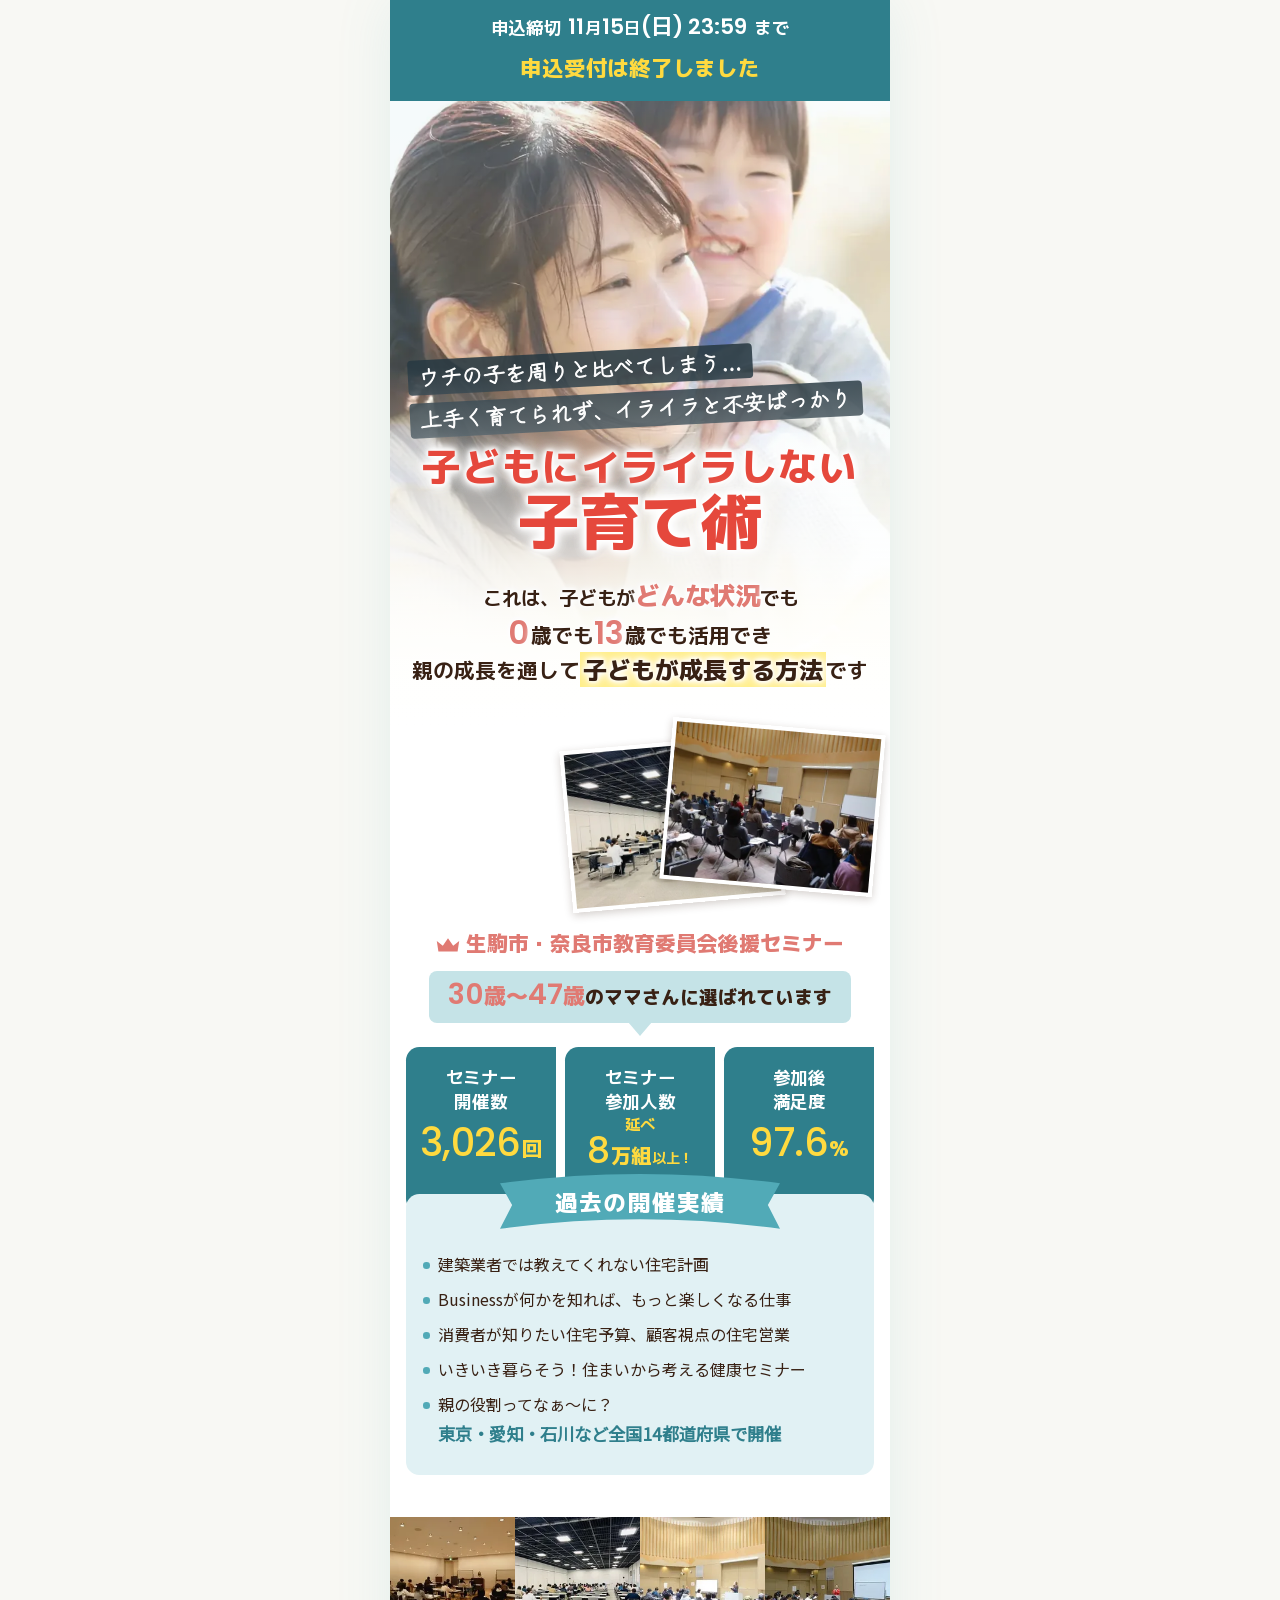
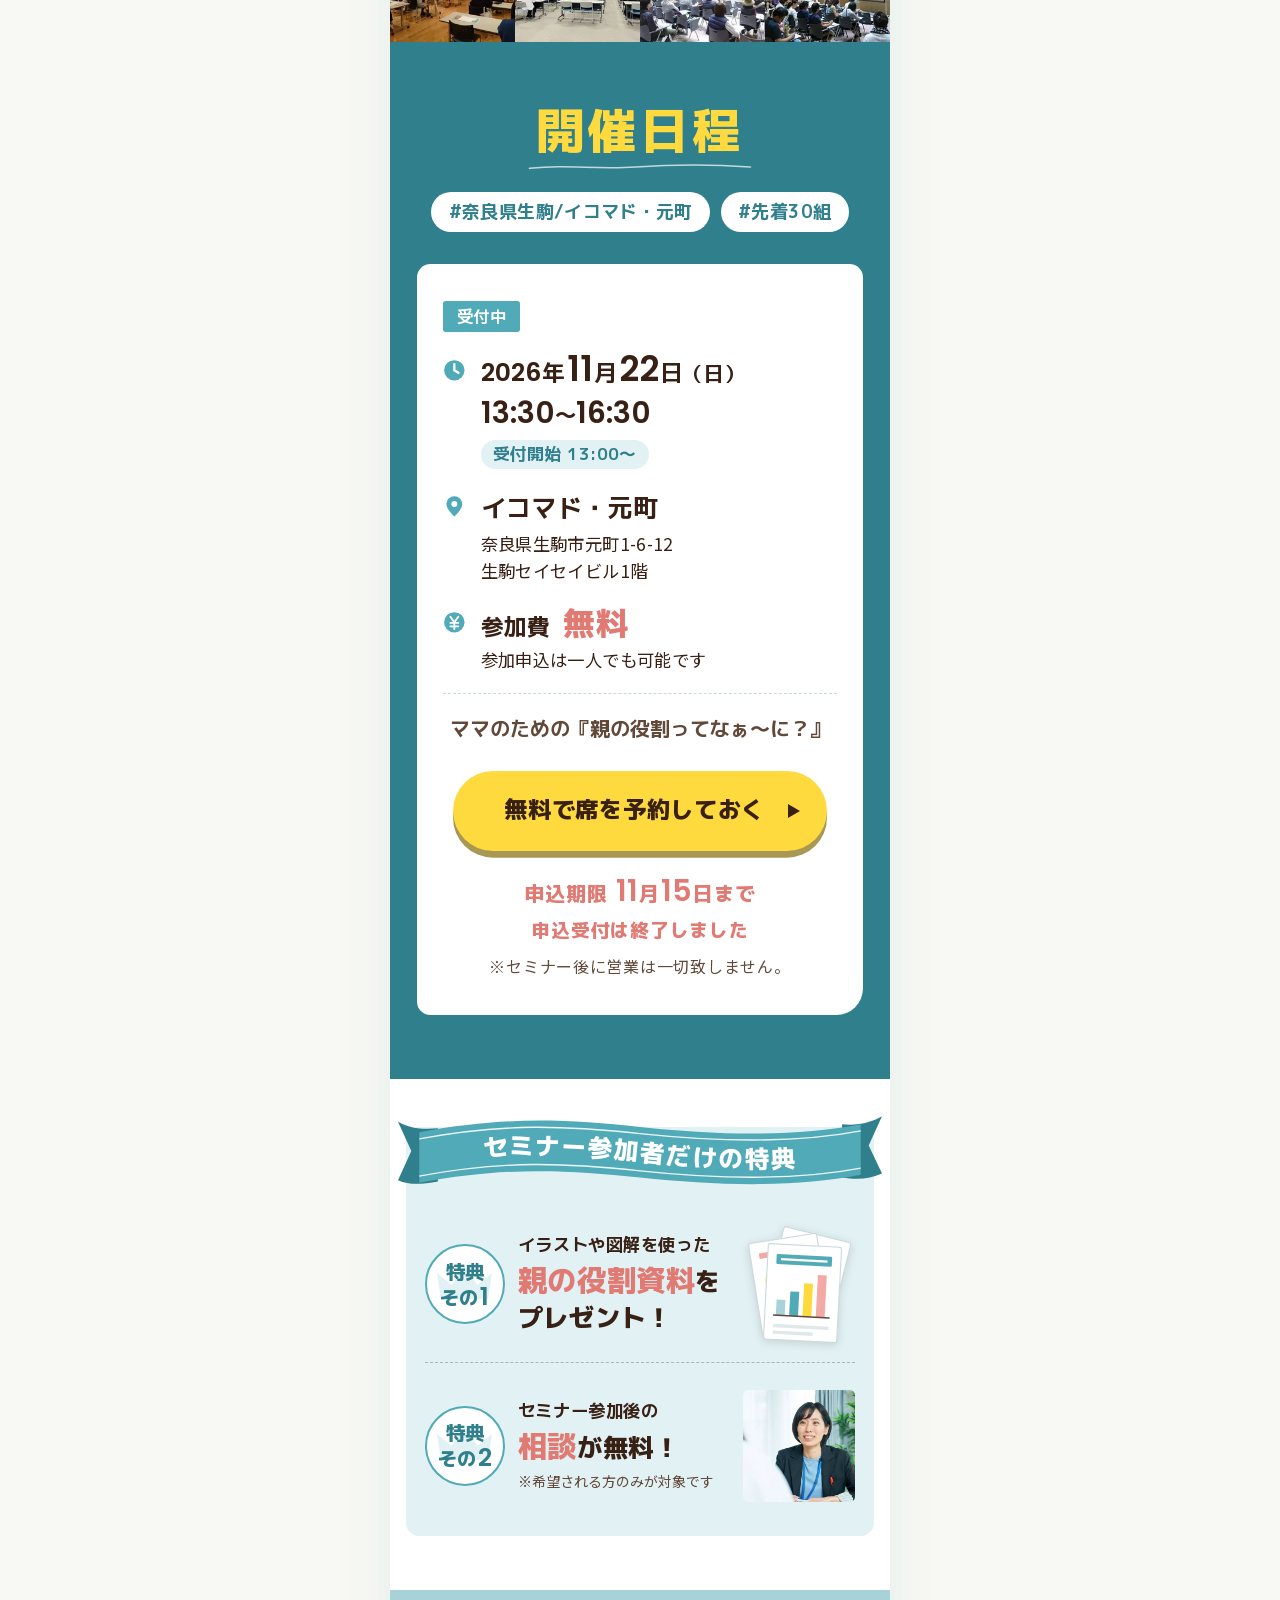
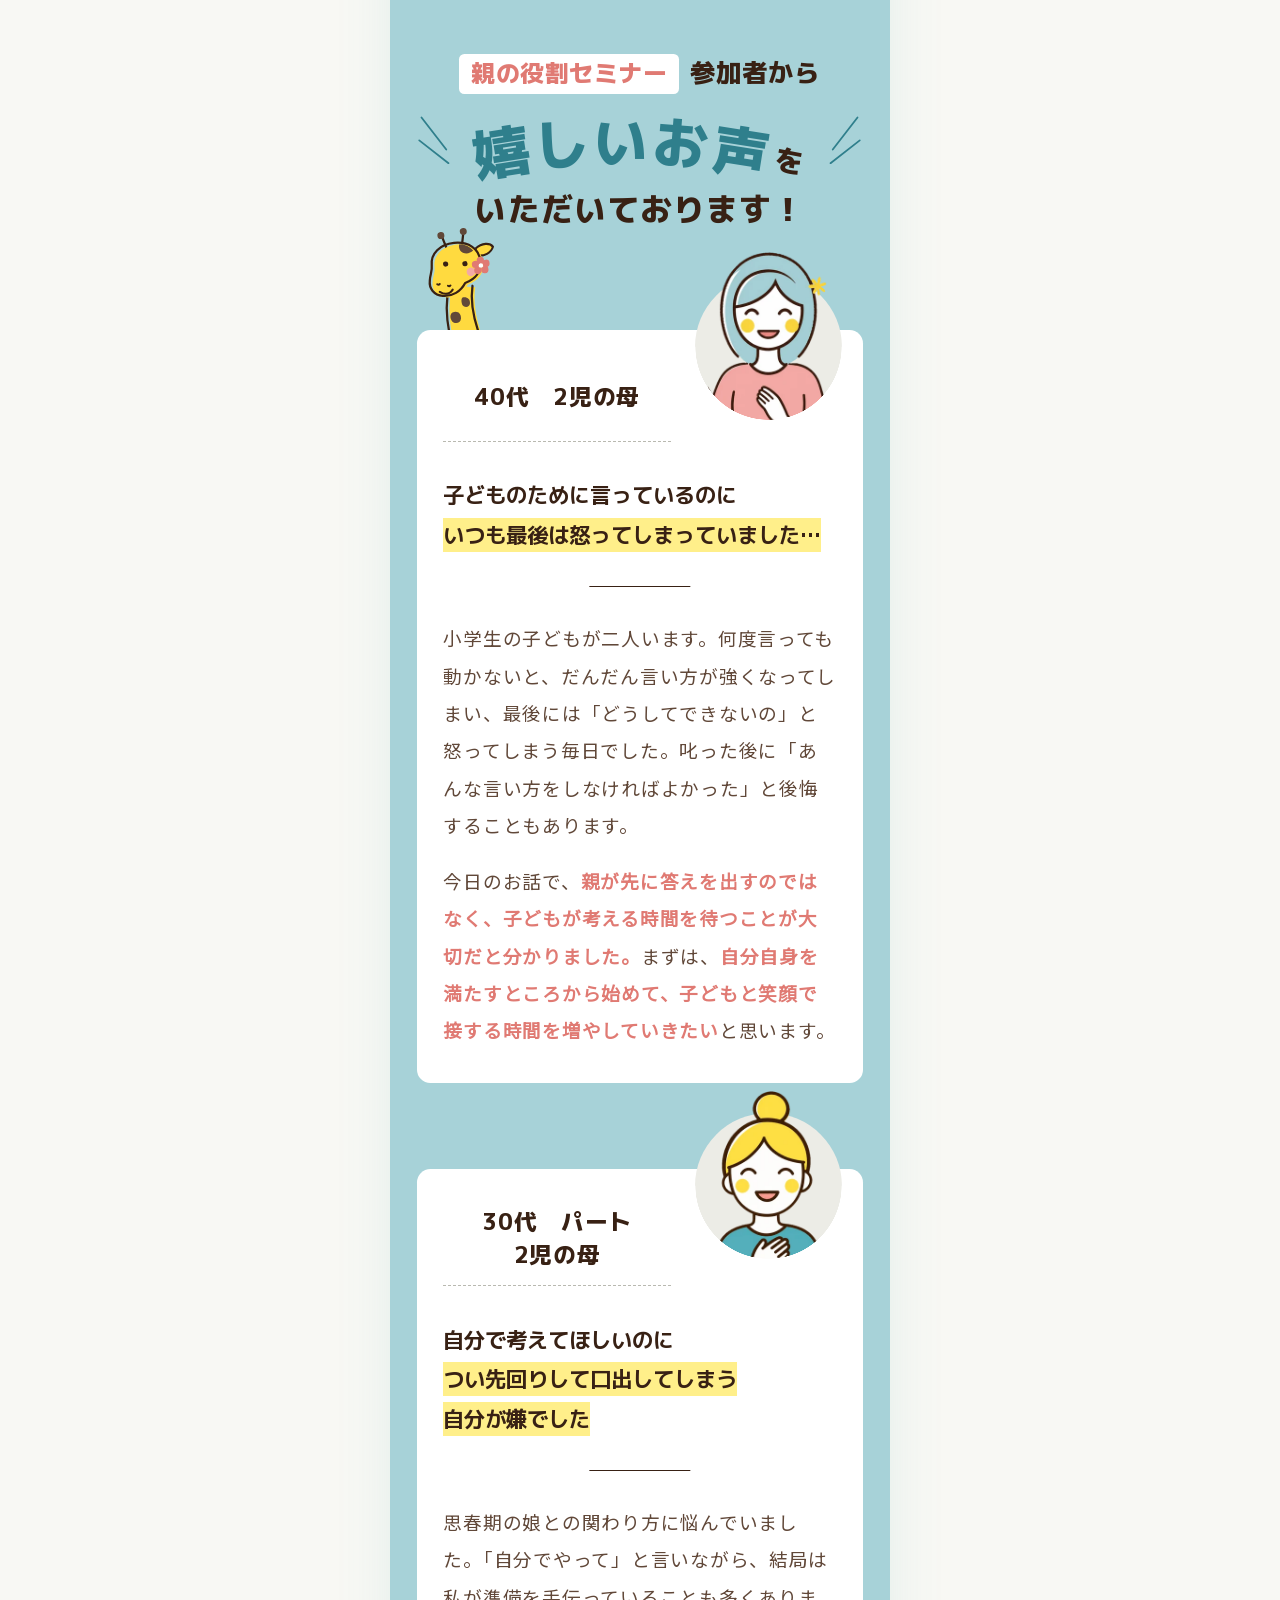
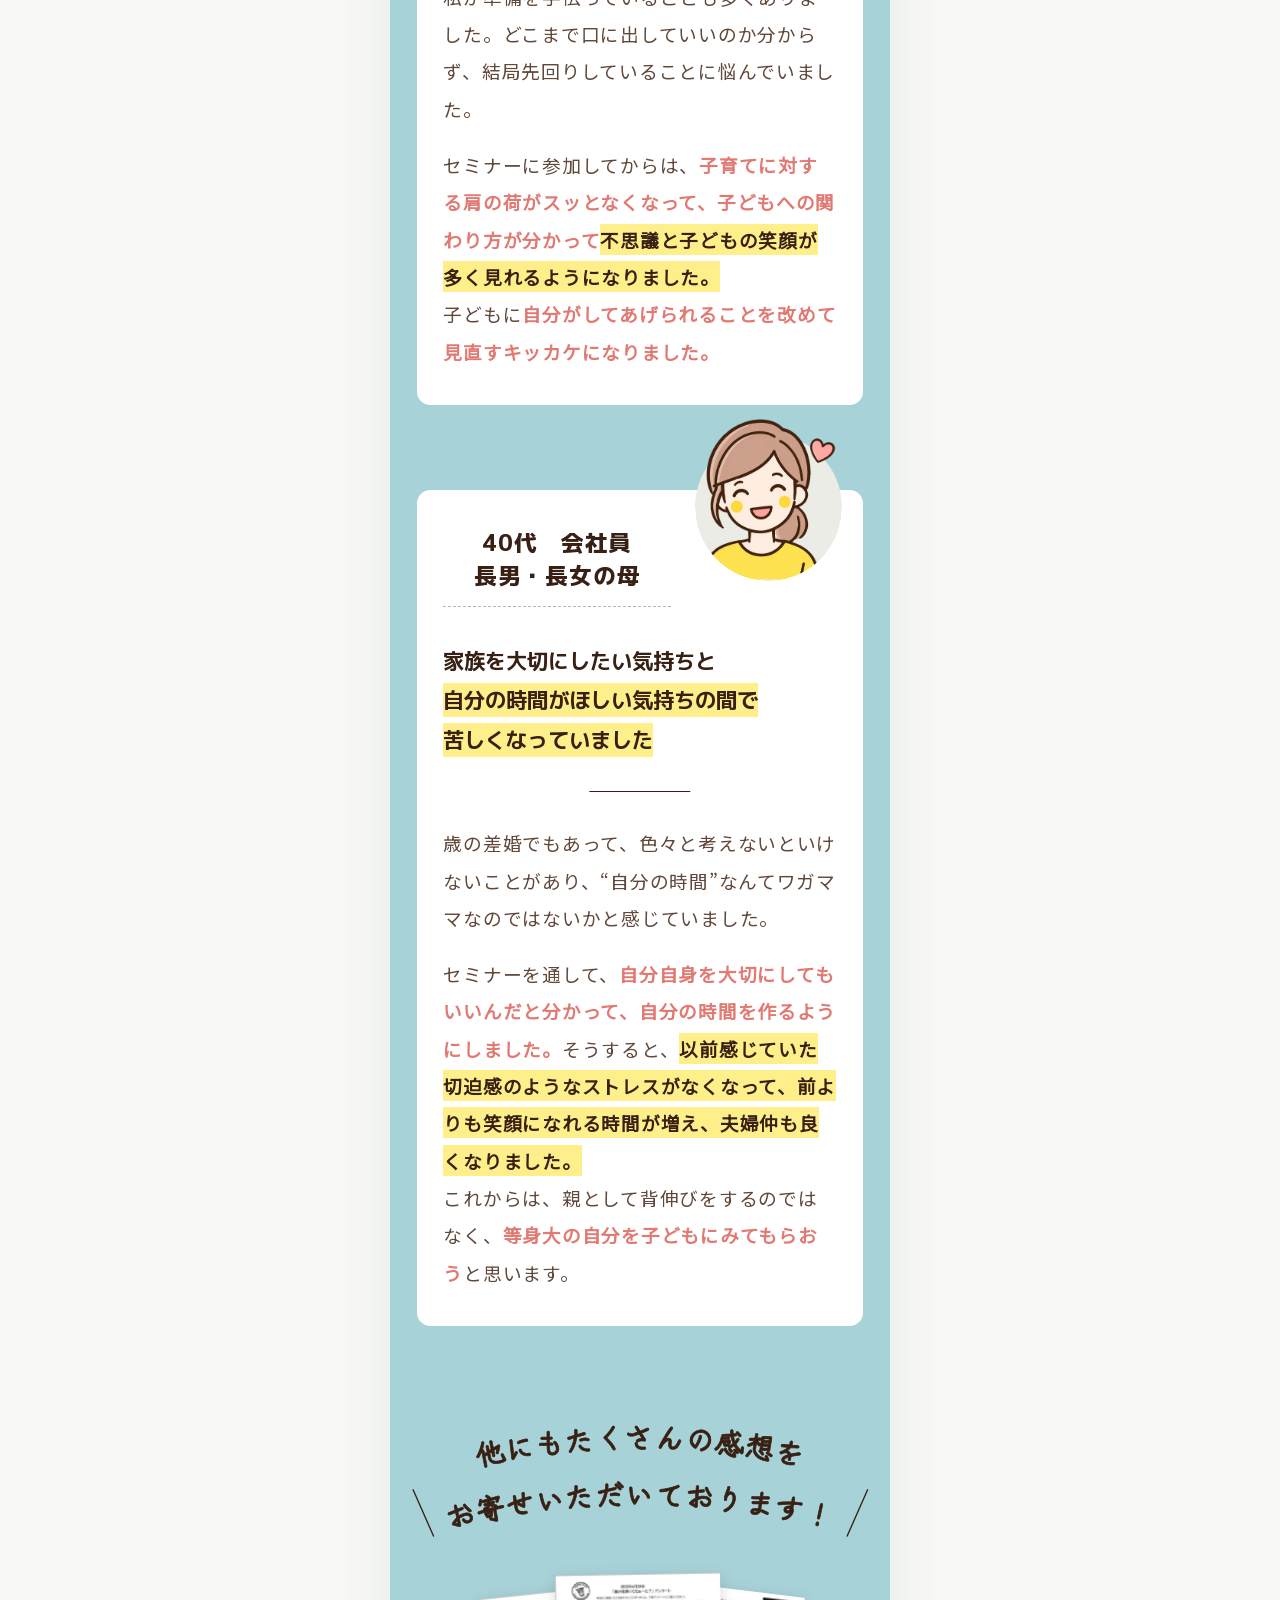
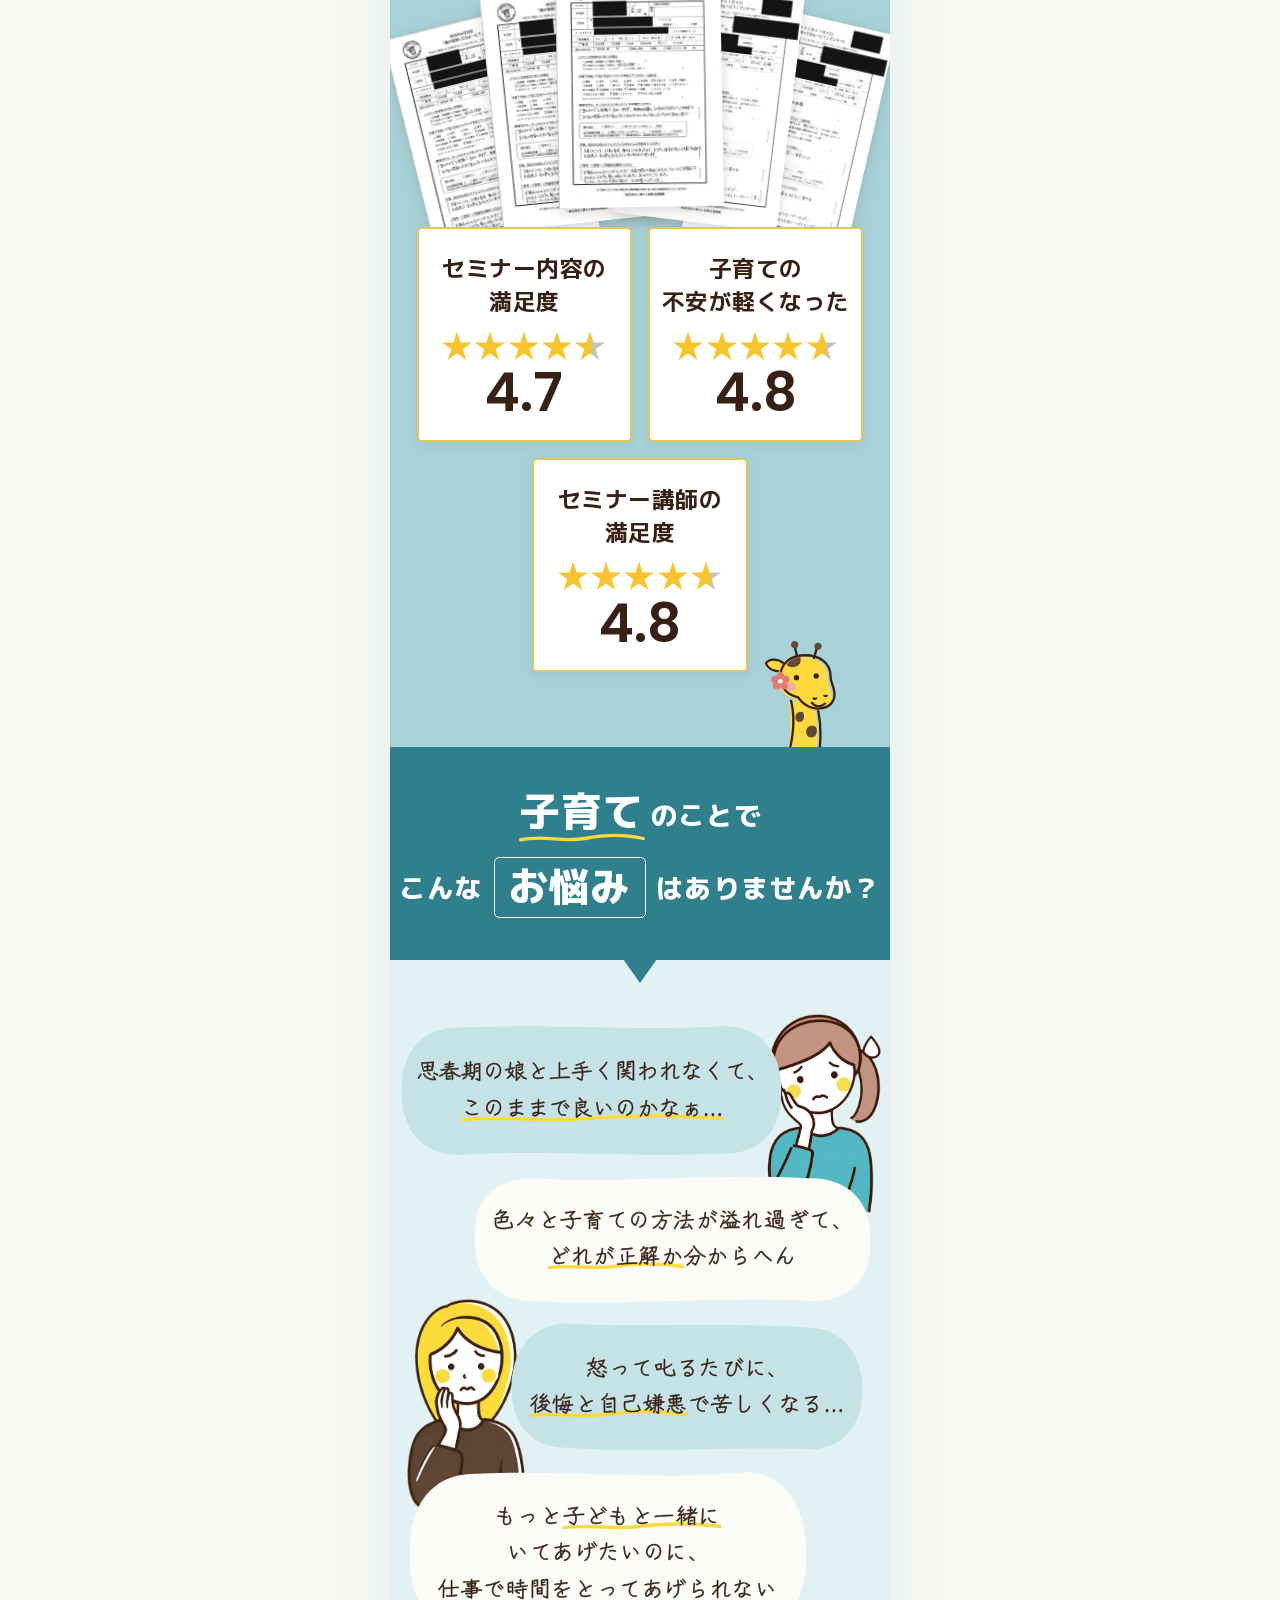
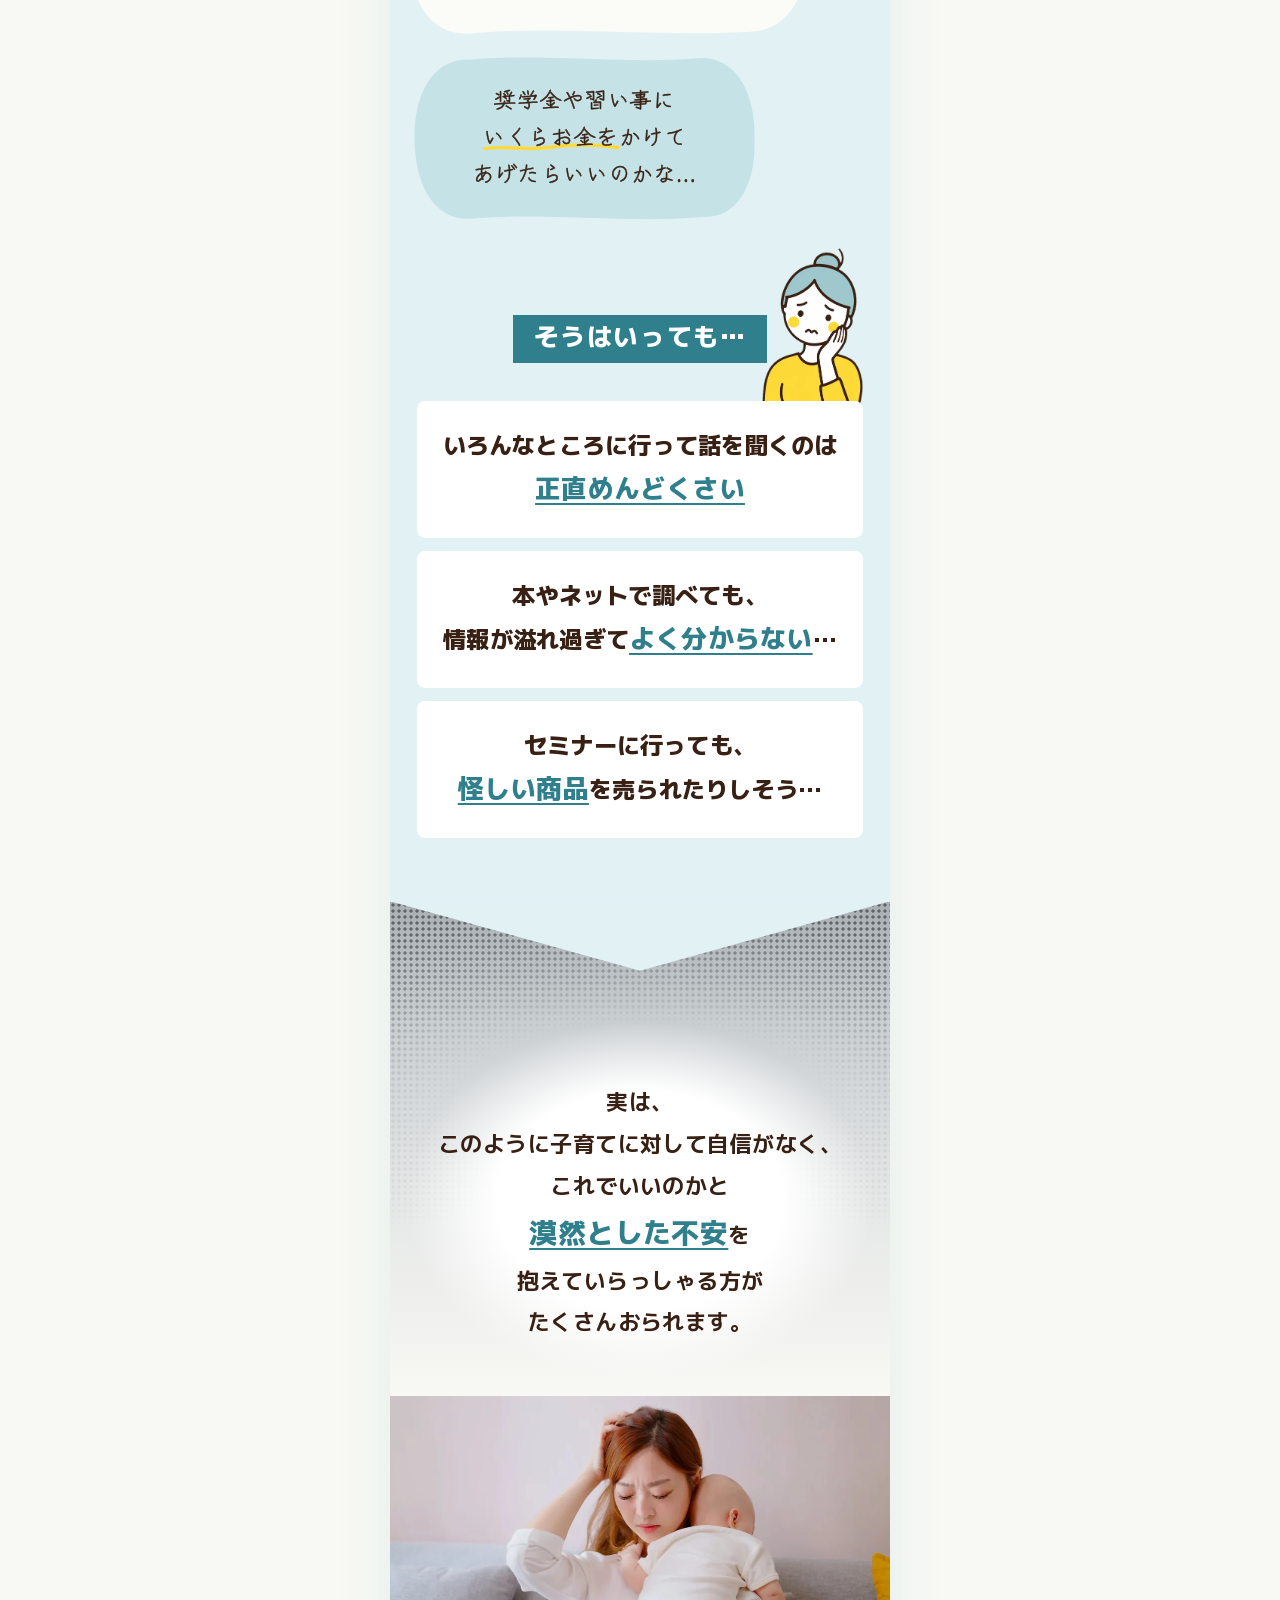
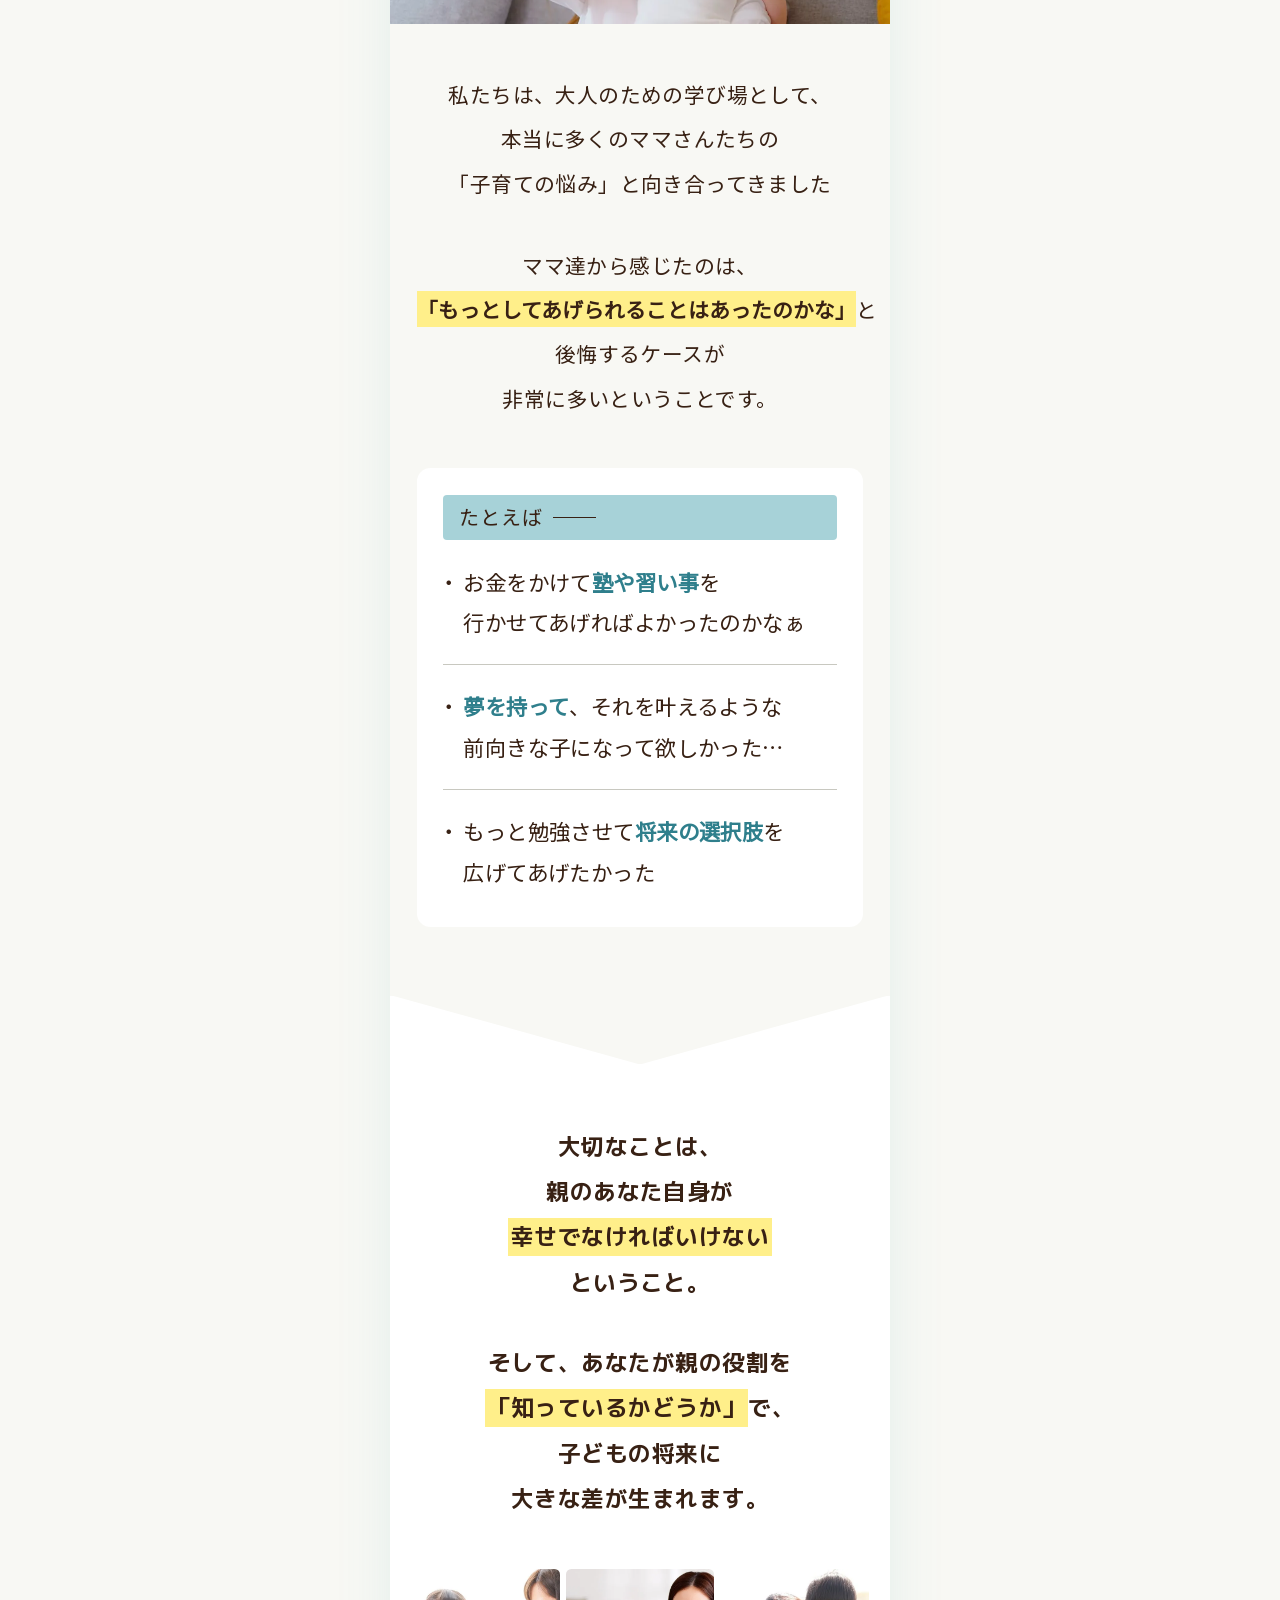
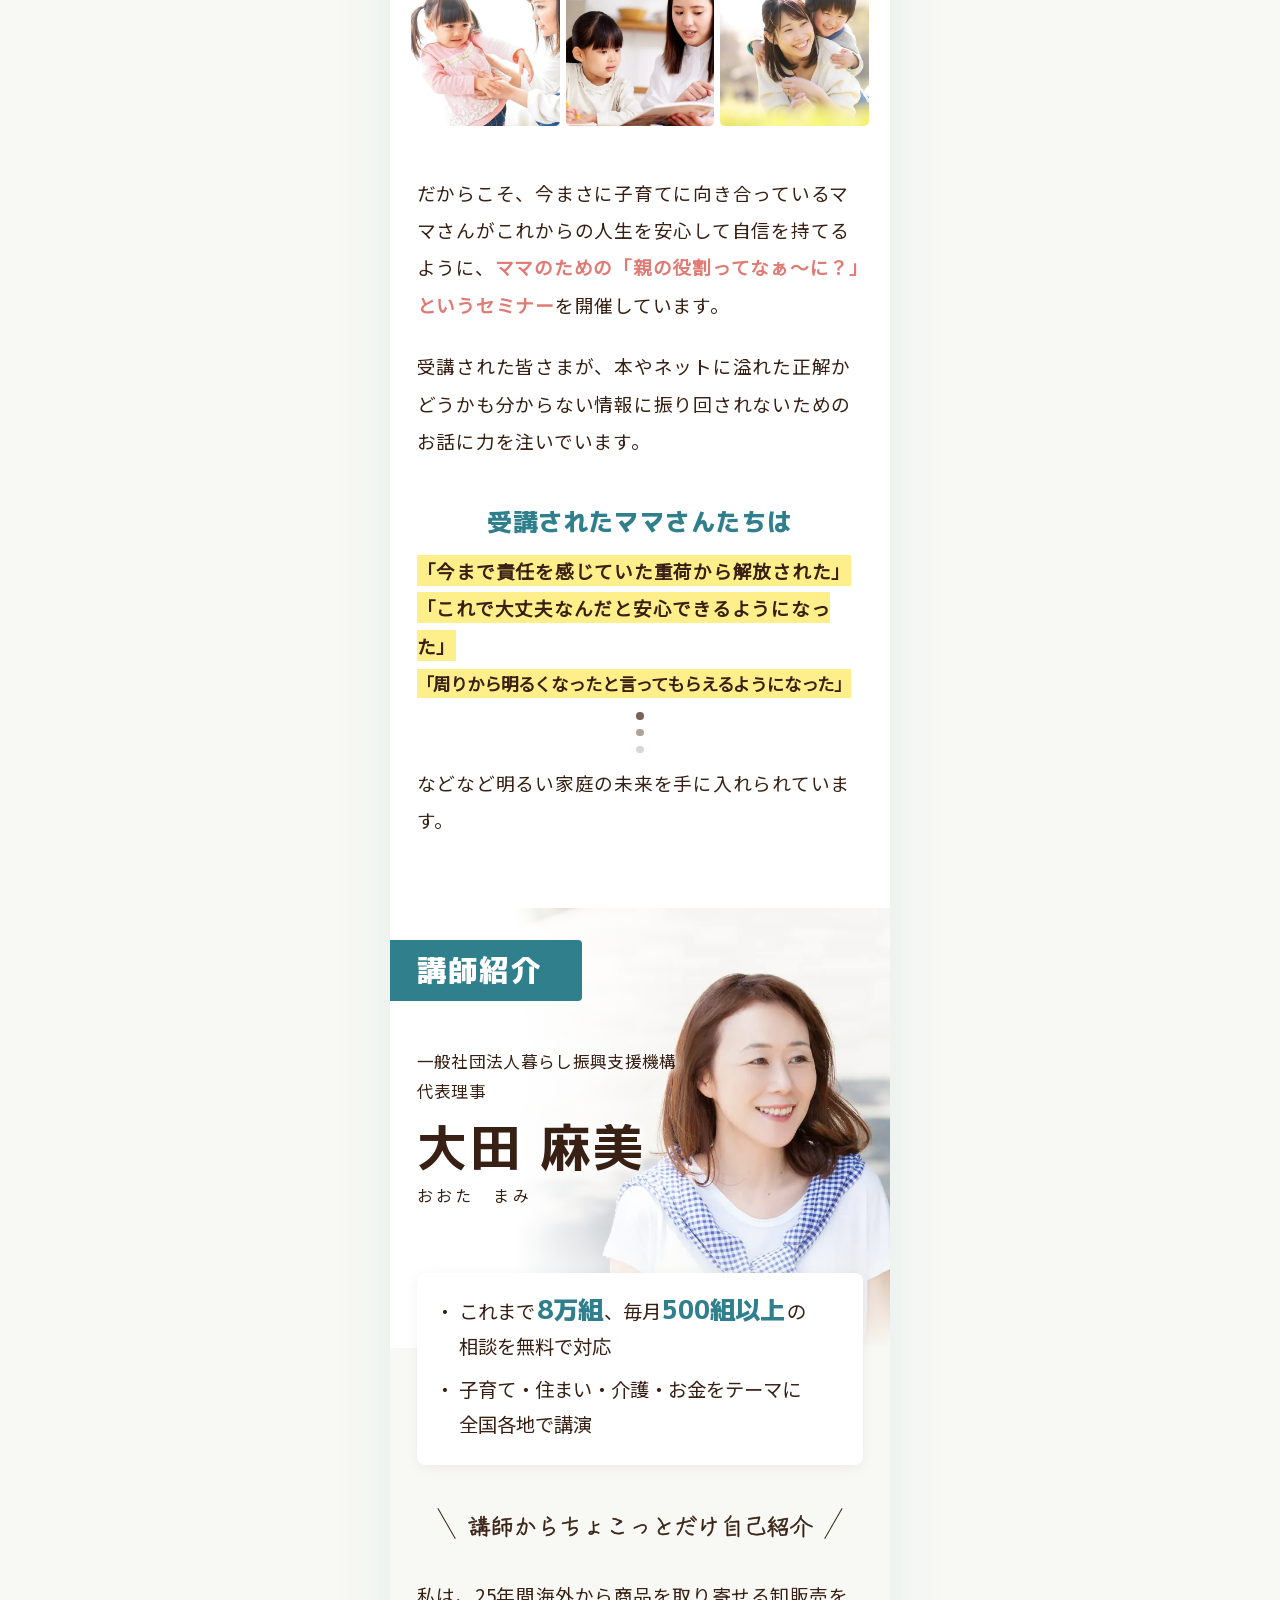
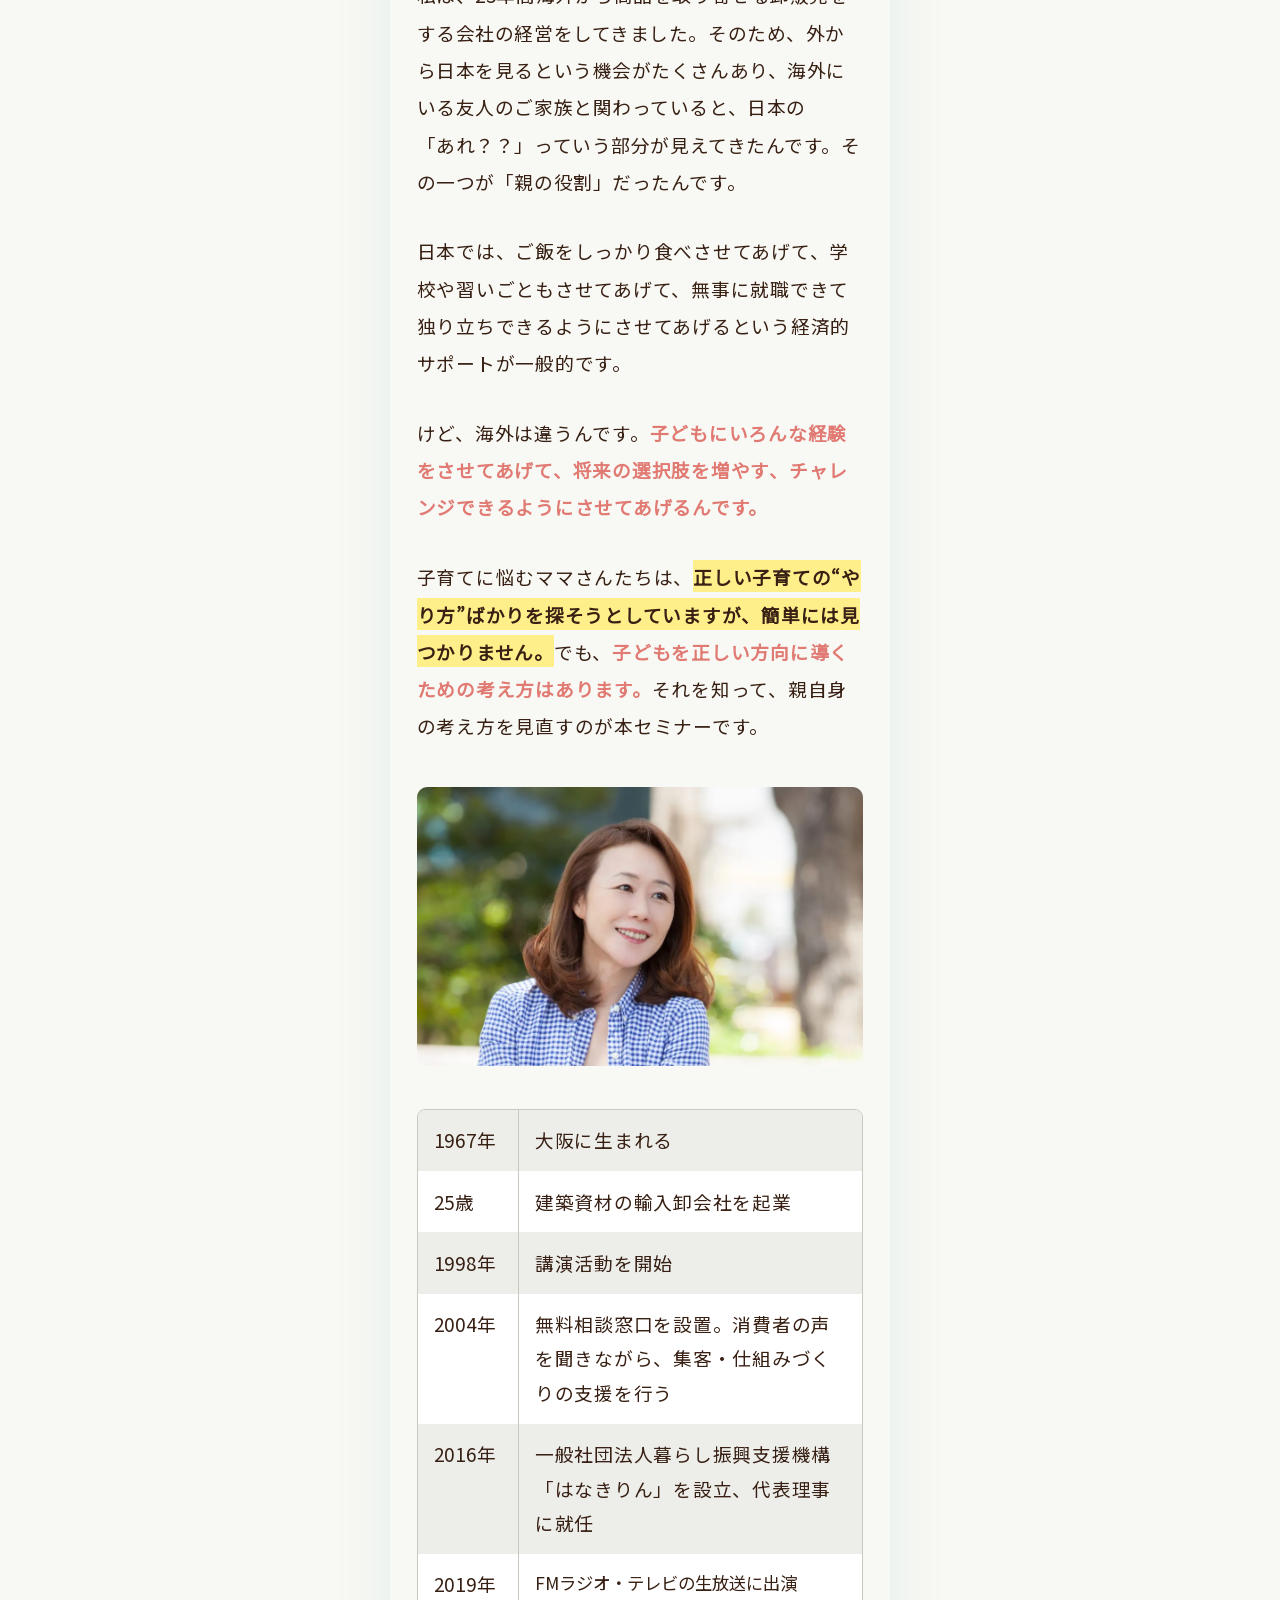
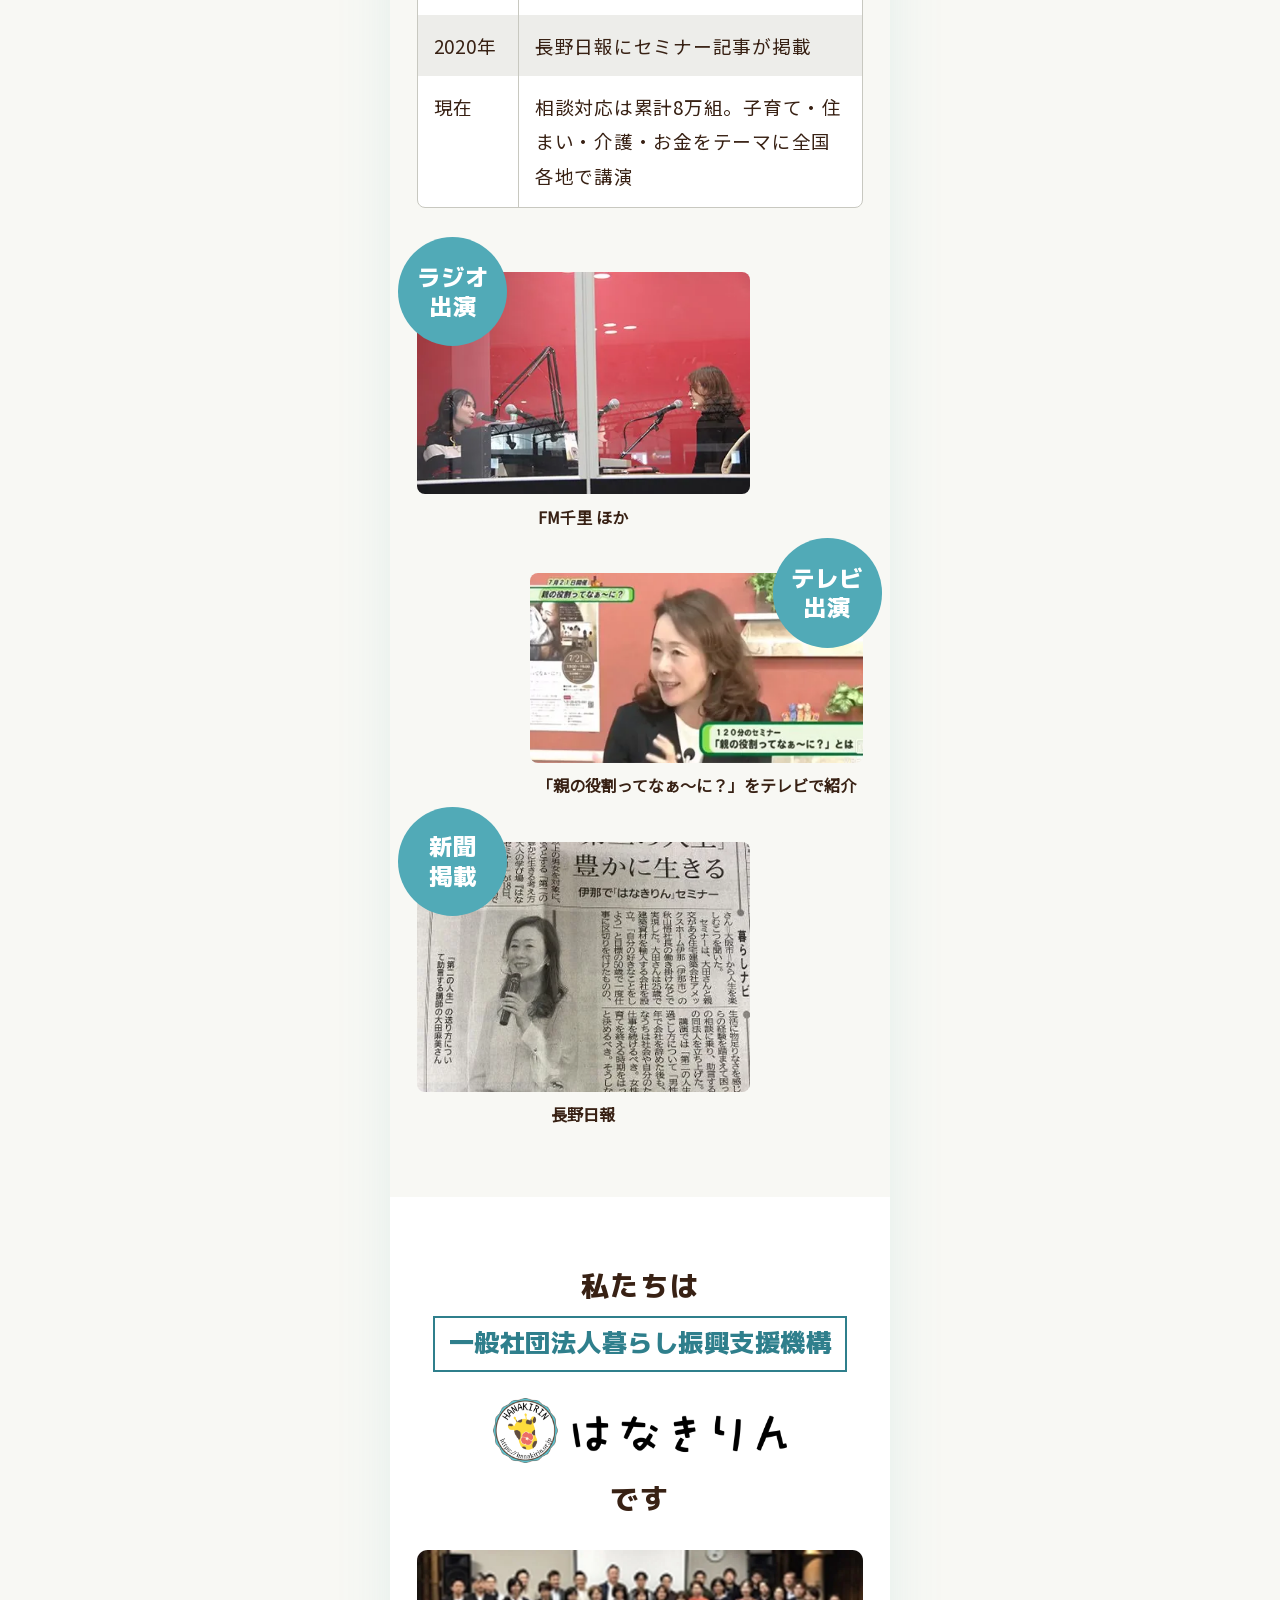
==== commit 7498cc78: "B案: 申込締切を11/8(日)23:59から11/15(日)23:59に延長（FVタイマー・カウントダウン・申込期限2箇所の計5箇所） Co-Authored-By: Claude Fable 5." ====
--- a/index-b.html
+++ b/index-b.html
@@ -78,8 +78,8 @@
   </svg>
 
   <!-- ============ FV ============ -->
-  <header class="fv-head fv-head--timer js-countdown" data-deadline="2026-11-08T23:59:59+09:00">
-    <p class="timer__label">申込締切 <b>11<small>月</small>8<small>日</small>(日) 23:59</b> まで</p>
+  <header class="fv-head fv-head--timer js-countdown" data-deadline="2026-11-15T23:59:59+09:00">
+    <p class="timer__label">申込締切 <b>11<small>月</small>15<small>日</small>(日) 23:59</b> まで</p>
     <p class="timer__count"><span class="timer__ato">あと</span><b class="timer__num" data-t="d">0</b><small>日</small><b class="timer__num" data-t="h">00</b><small>時間</small><b class="timer__num" data-t="m">00</b><small>分</small><b class="timer__num" data-t="s">00</b><small>秒</small></p>
     <p class="timer__closed" hidden>申込受付は終了しました</p>
   </header>
@@ -182,7 +182,7 @@
       </dl>
       <p class="schedule-card__name">ママのための『親の役割ってなぁ〜に？』</p>
       <a class="btn-cta" href="https://hanakirin.or.jp/entry/?post_id=27394" target="_blank" rel="noopener">無料で席を予約しておく</a>
-      <p class="schedule-card__limit">申込期限 <b>11</b>月<b>8</b>日まで</p>
+      <p class="schedule-card__limit">申込期限 <b>11</b>月<b>15</b>日まで</p>
       <p class="schedule-card__timer js-countdown"><span class="timer__count"><span class="timer__ato">残り</span><b class="timer__num" data-t="d">0</b><small>日</small><b class="timer__num" data-t="h">00</b><small>時間</small><b class="timer__num" data-t="m">00</b><small>分</small><b class="timer__num" data-t="s">00</b><small>秒</small></span><span class="timer__closed" hidden>申込受付は終了しました</span></p>
       <p class="schedule-card__note">※セミナー後に営業は一切致しません。</p>
     </article>
@@ -616,7 +616,7 @@
       </dl>
       <p class="schedule-card__name">ママのための『親の役割ってなぁ〜に？』</p>
       <a class="btn-cta" href="https://hanakirin.or.jp/entry/?post_id=27394" target="_blank" rel="noopener">無料で席を予約しておく</a>
-      <p class="schedule-card__limit">申込期限 <b>11</b>月<b>8</b>日まで</p>
+      <p class="schedule-card__limit">申込期限 <b>11</b>月<b>15</b>日まで</p>
       <p class="schedule-card__timer js-countdown"><span class="timer__count"><span class="timer__ato">残り</span><b class="timer__num" data-t="d">0</b><small>日</small><b class="timer__num" data-t="h">00</b><small>時間</small><b class="timer__num" data-t="m">00</b><small>分</small><b class="timer__num" data-t="s">00</b><small>秒</small></span><span class="timer__closed" hidden>申込受付は終了しました</span></p>
       <p class="schedule-card__note">※セミナー後に営業は一切致しません。</p>
     </article>
@@ -707,7 +707,7 @@
 (function () {
   var boxes = document.querySelectorAll('.js-countdown');
   if (!boxes.length) return;
-  var end = new Date('2026-11-08T23:59:59+09:00').getTime();
+  var end = new Date('2026-11-15T23:59:59+09:00').getTime();
   function pad(n) { return (n < 10 ? '0' : '') + n; }
   var items = Array.prototype.map.call(boxes, function (box) {
     var nums = {};
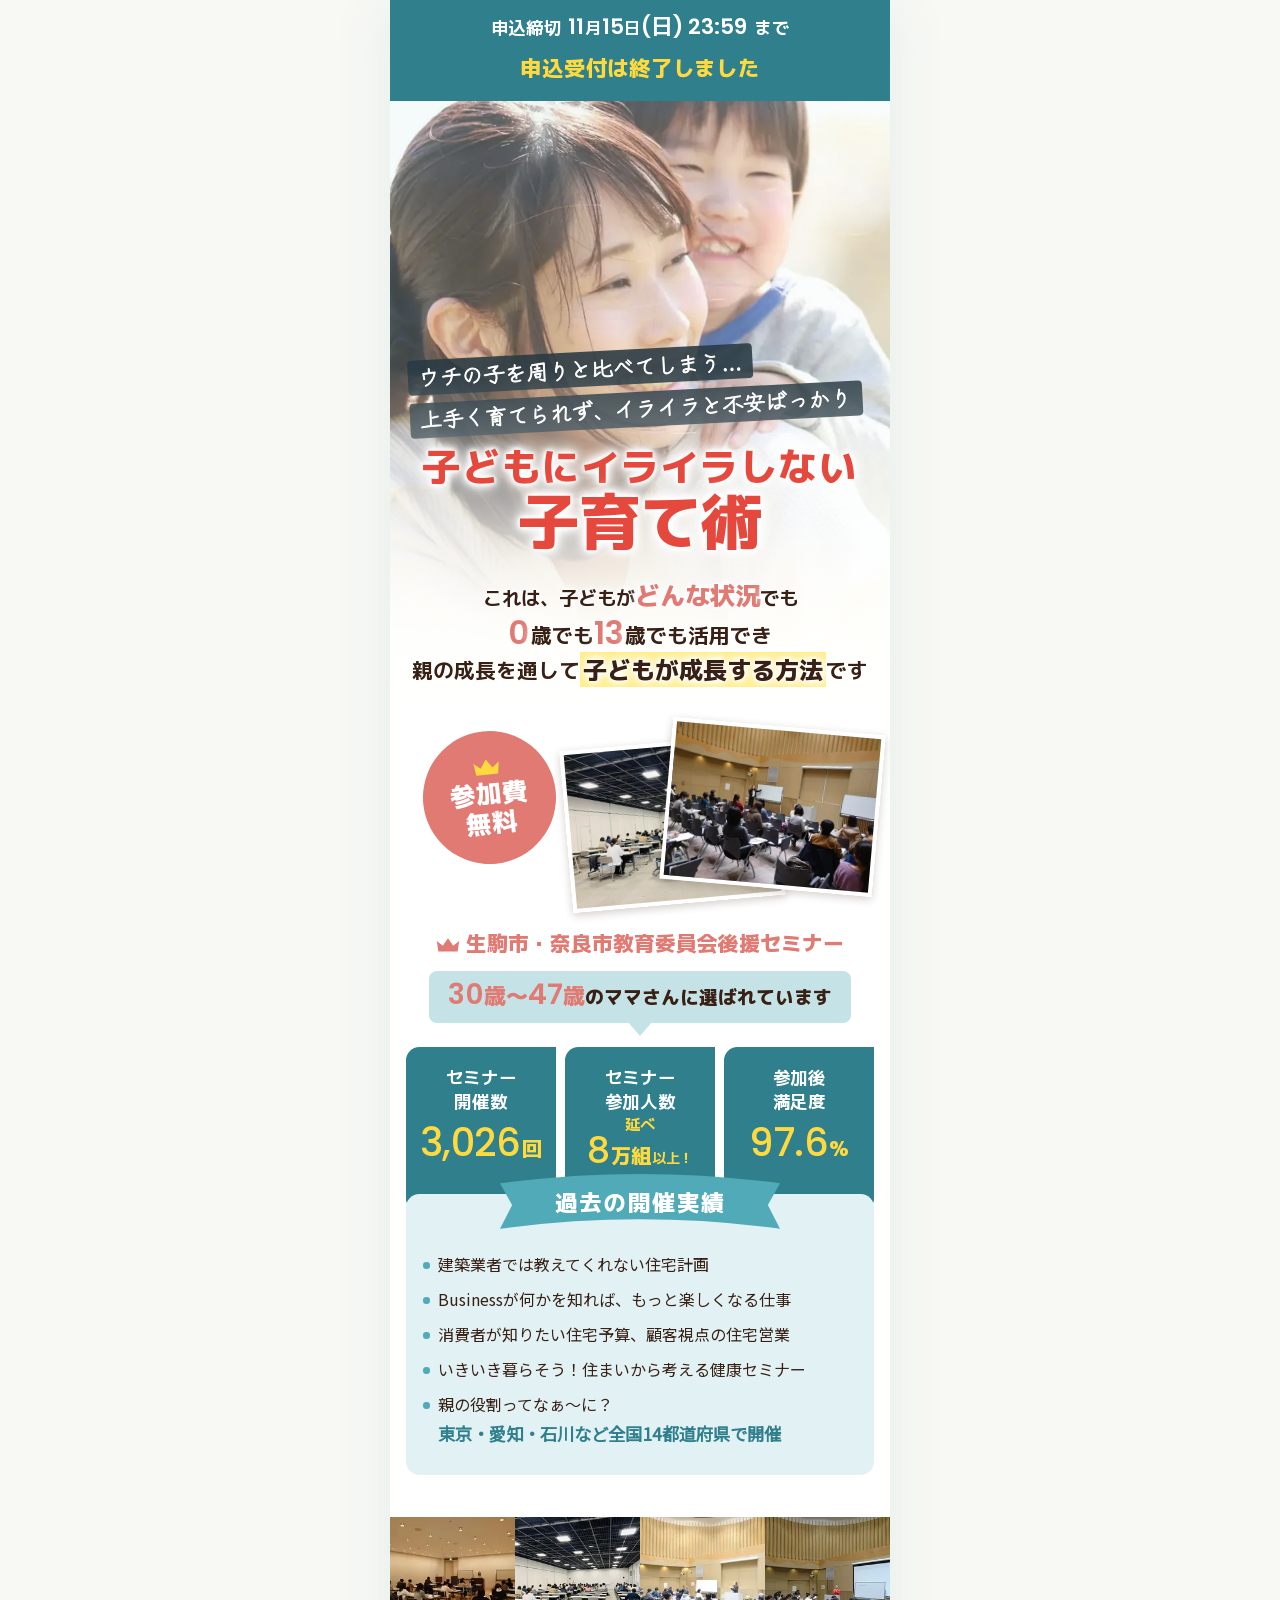
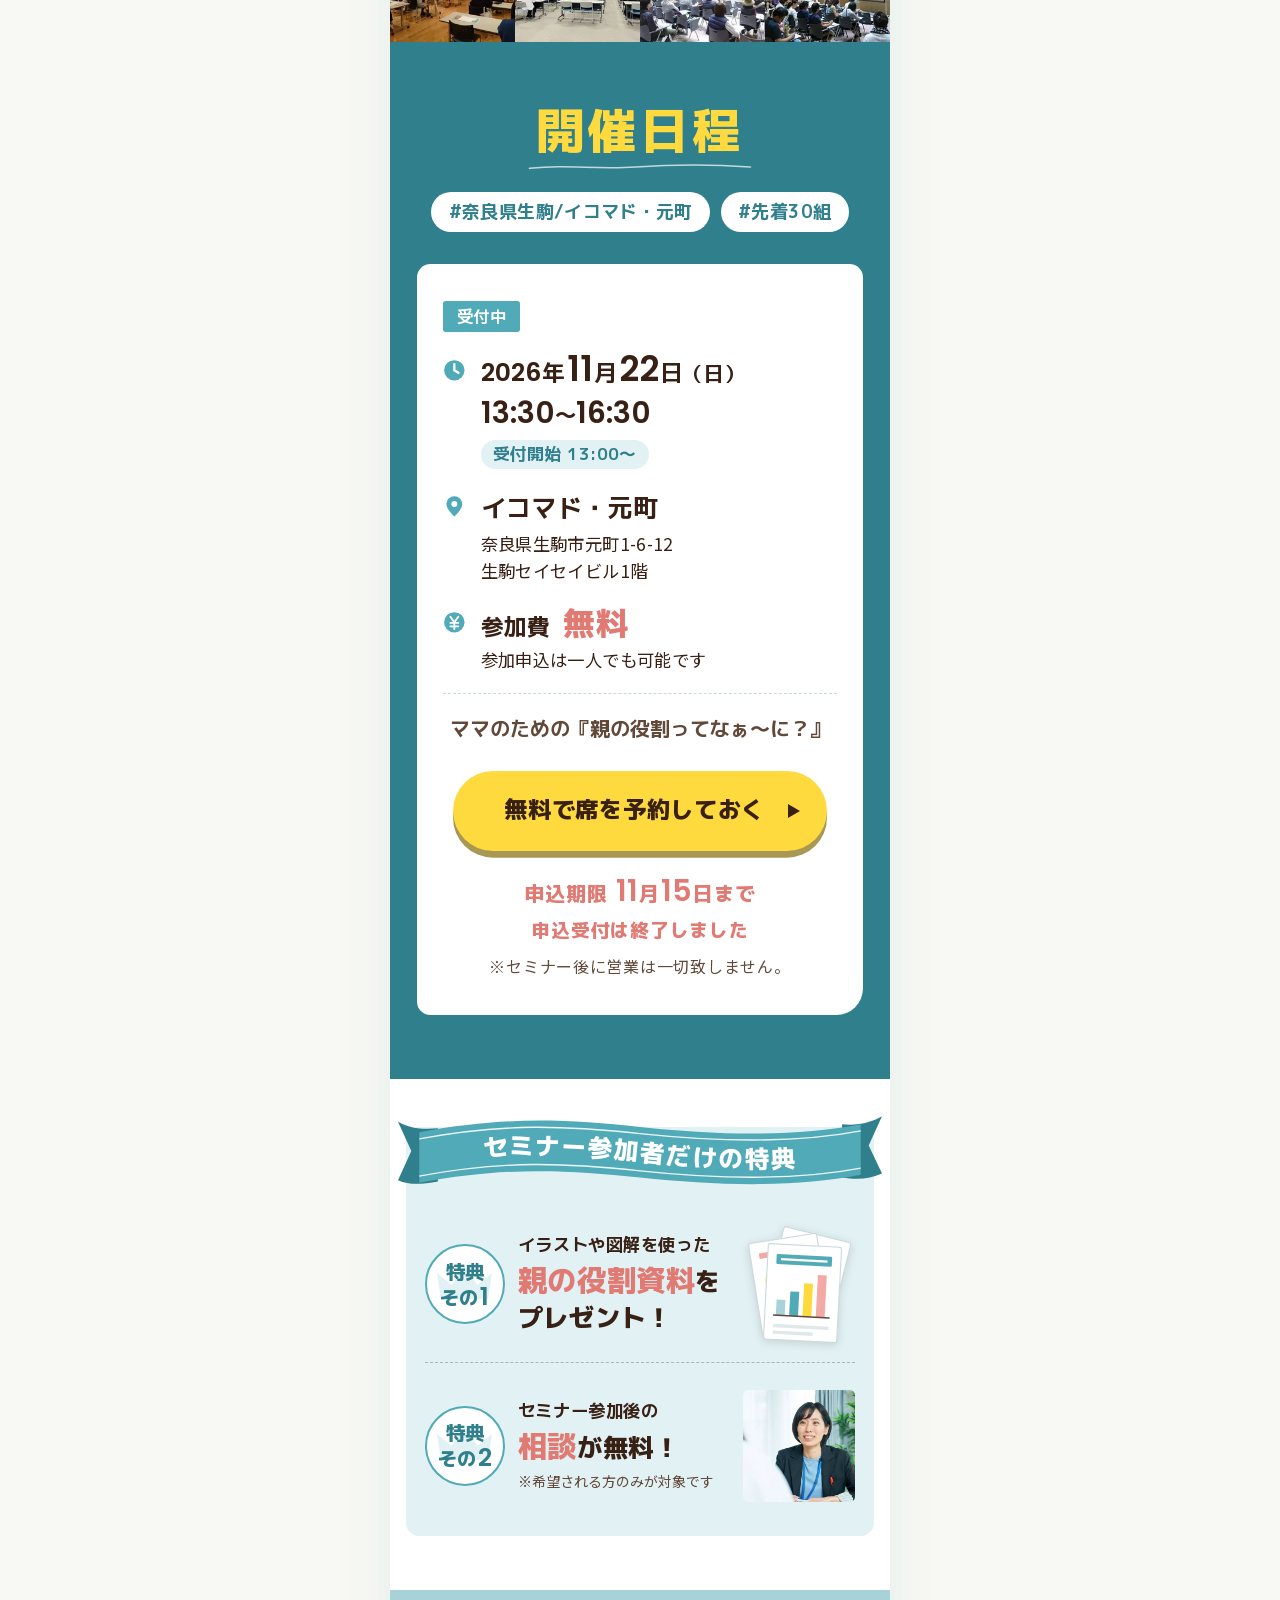
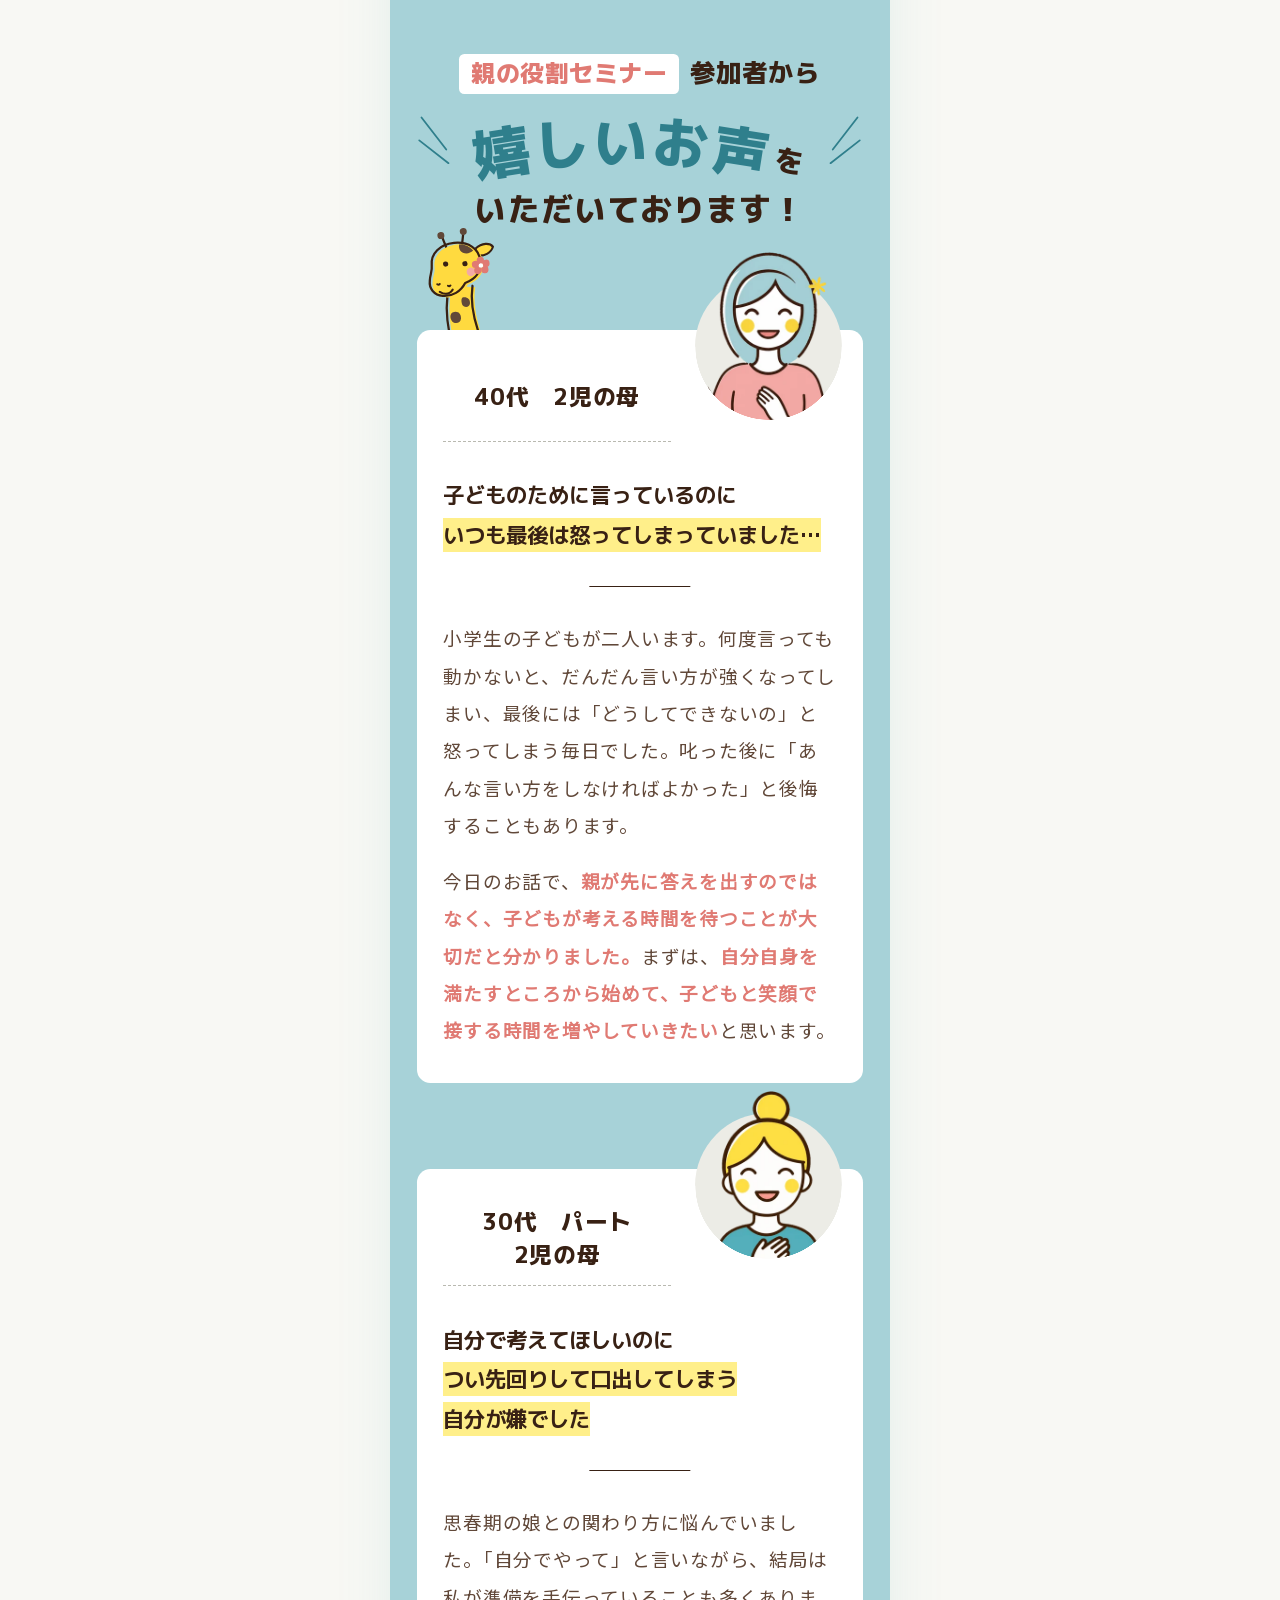
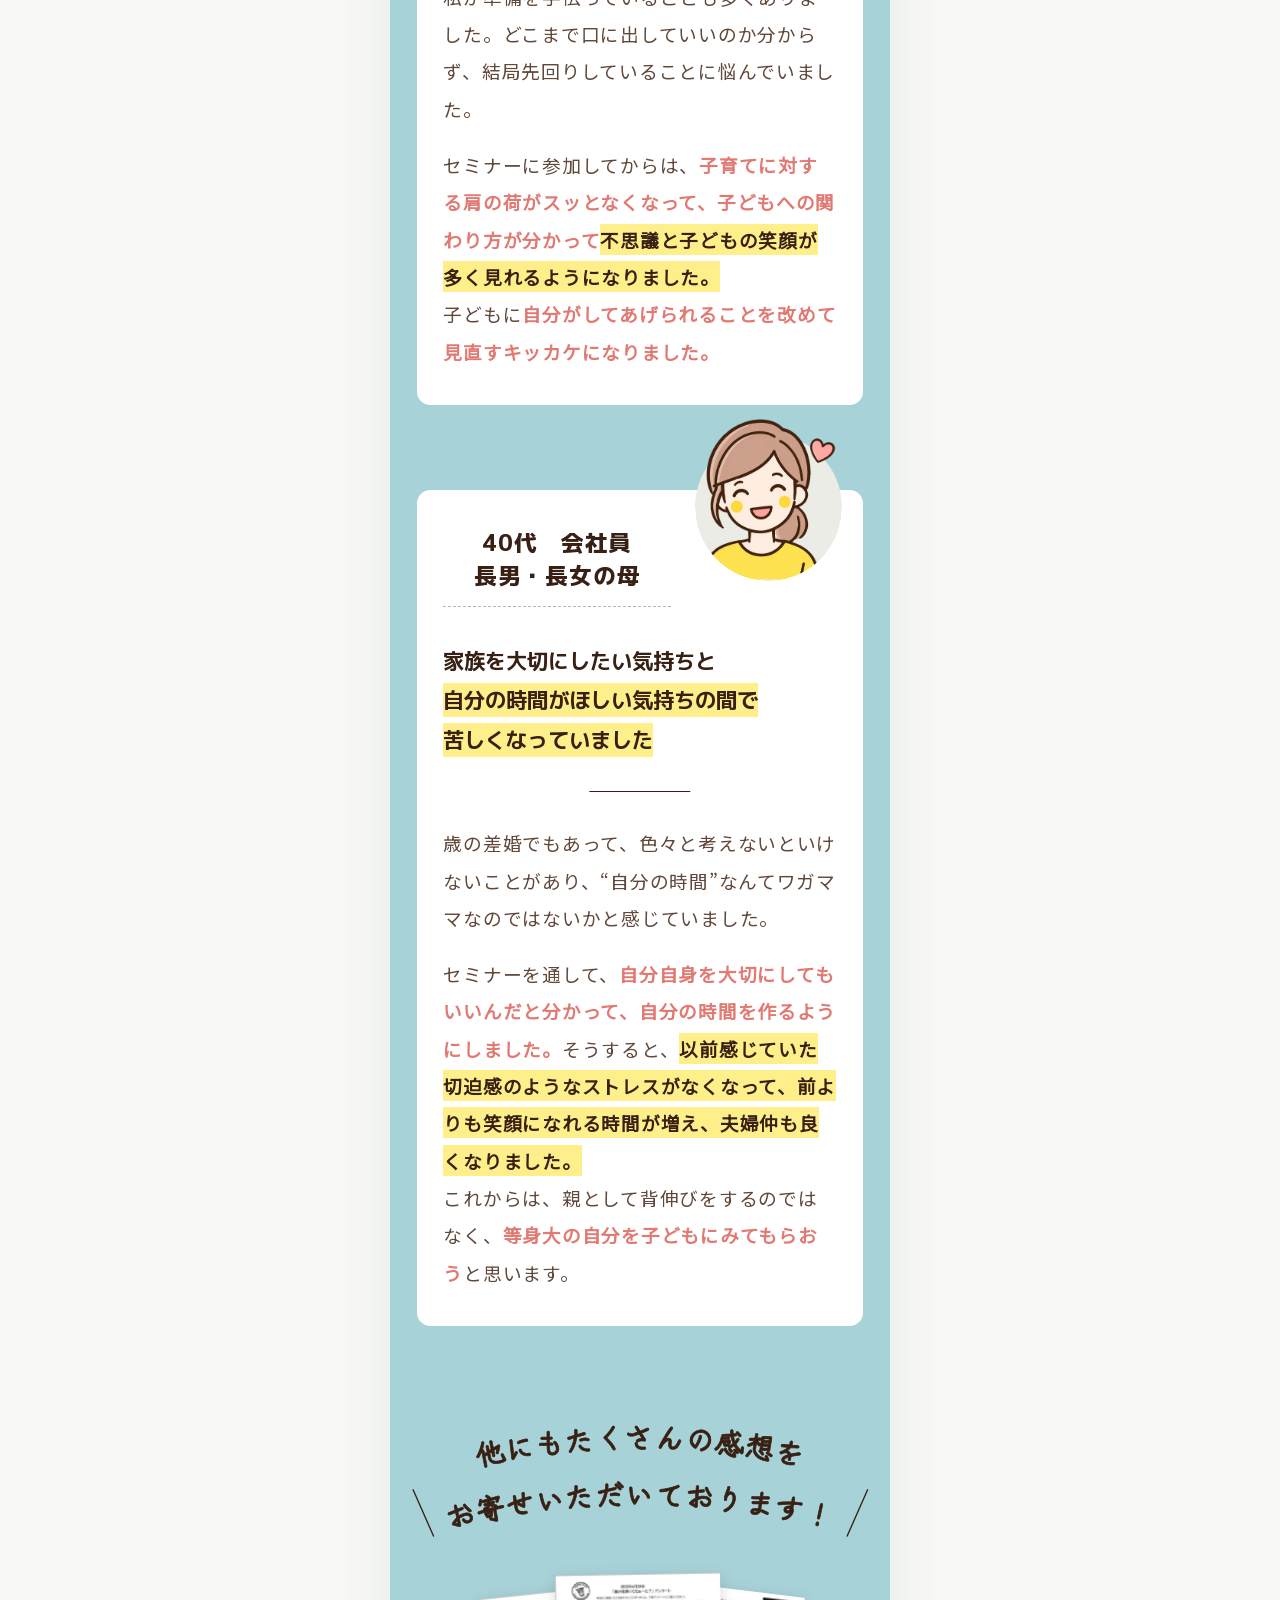
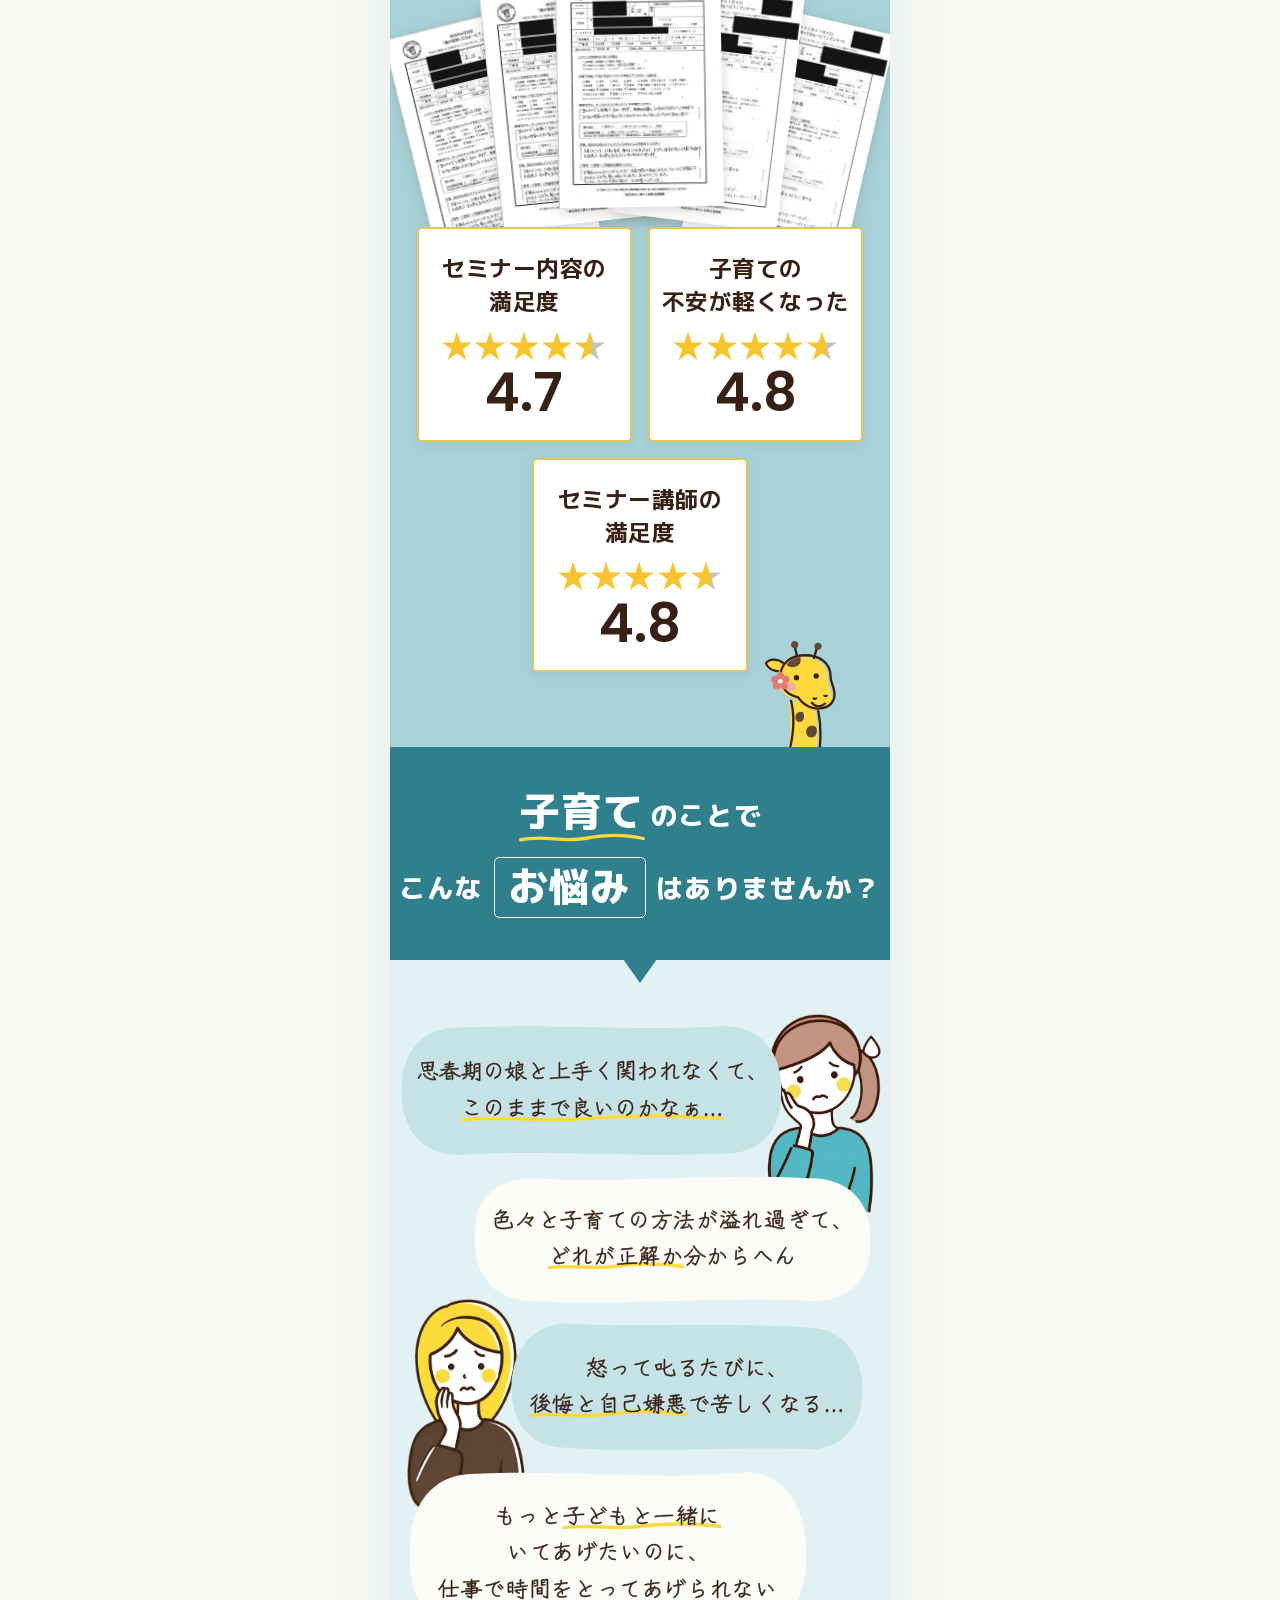
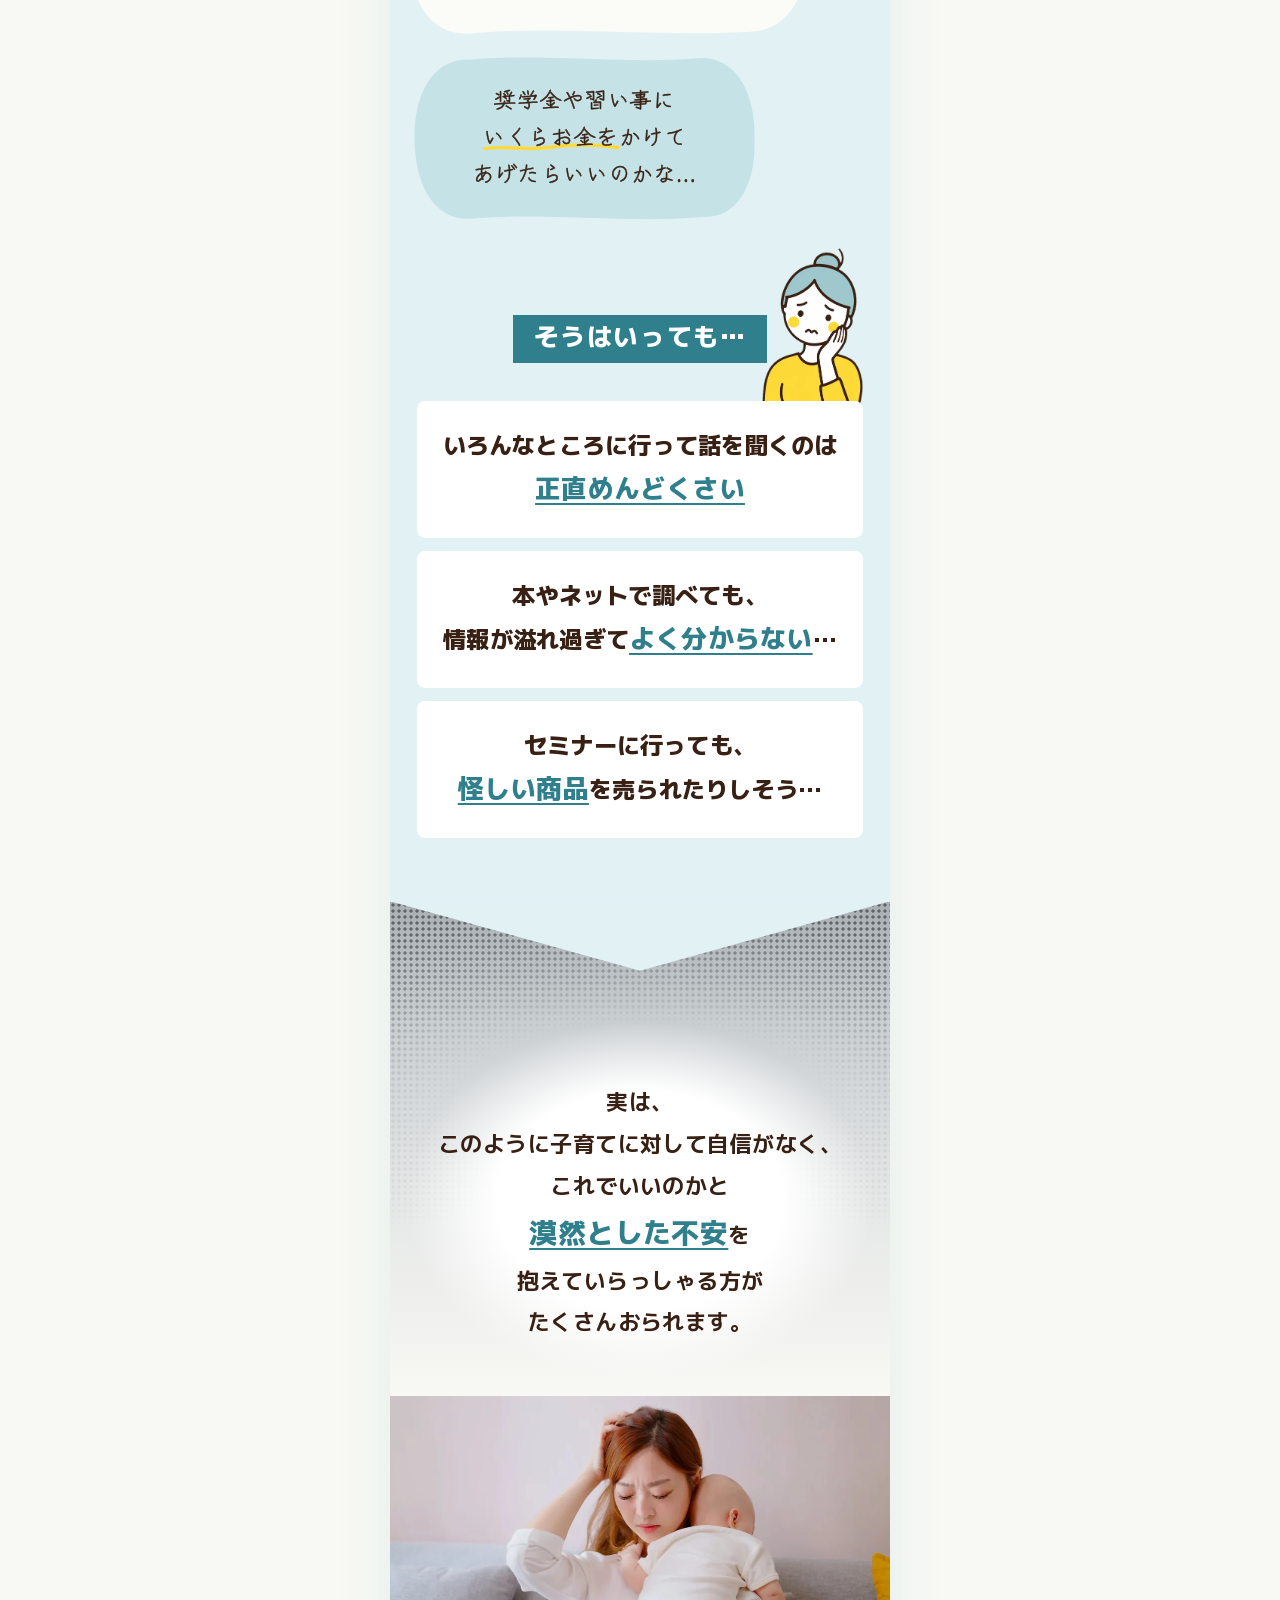
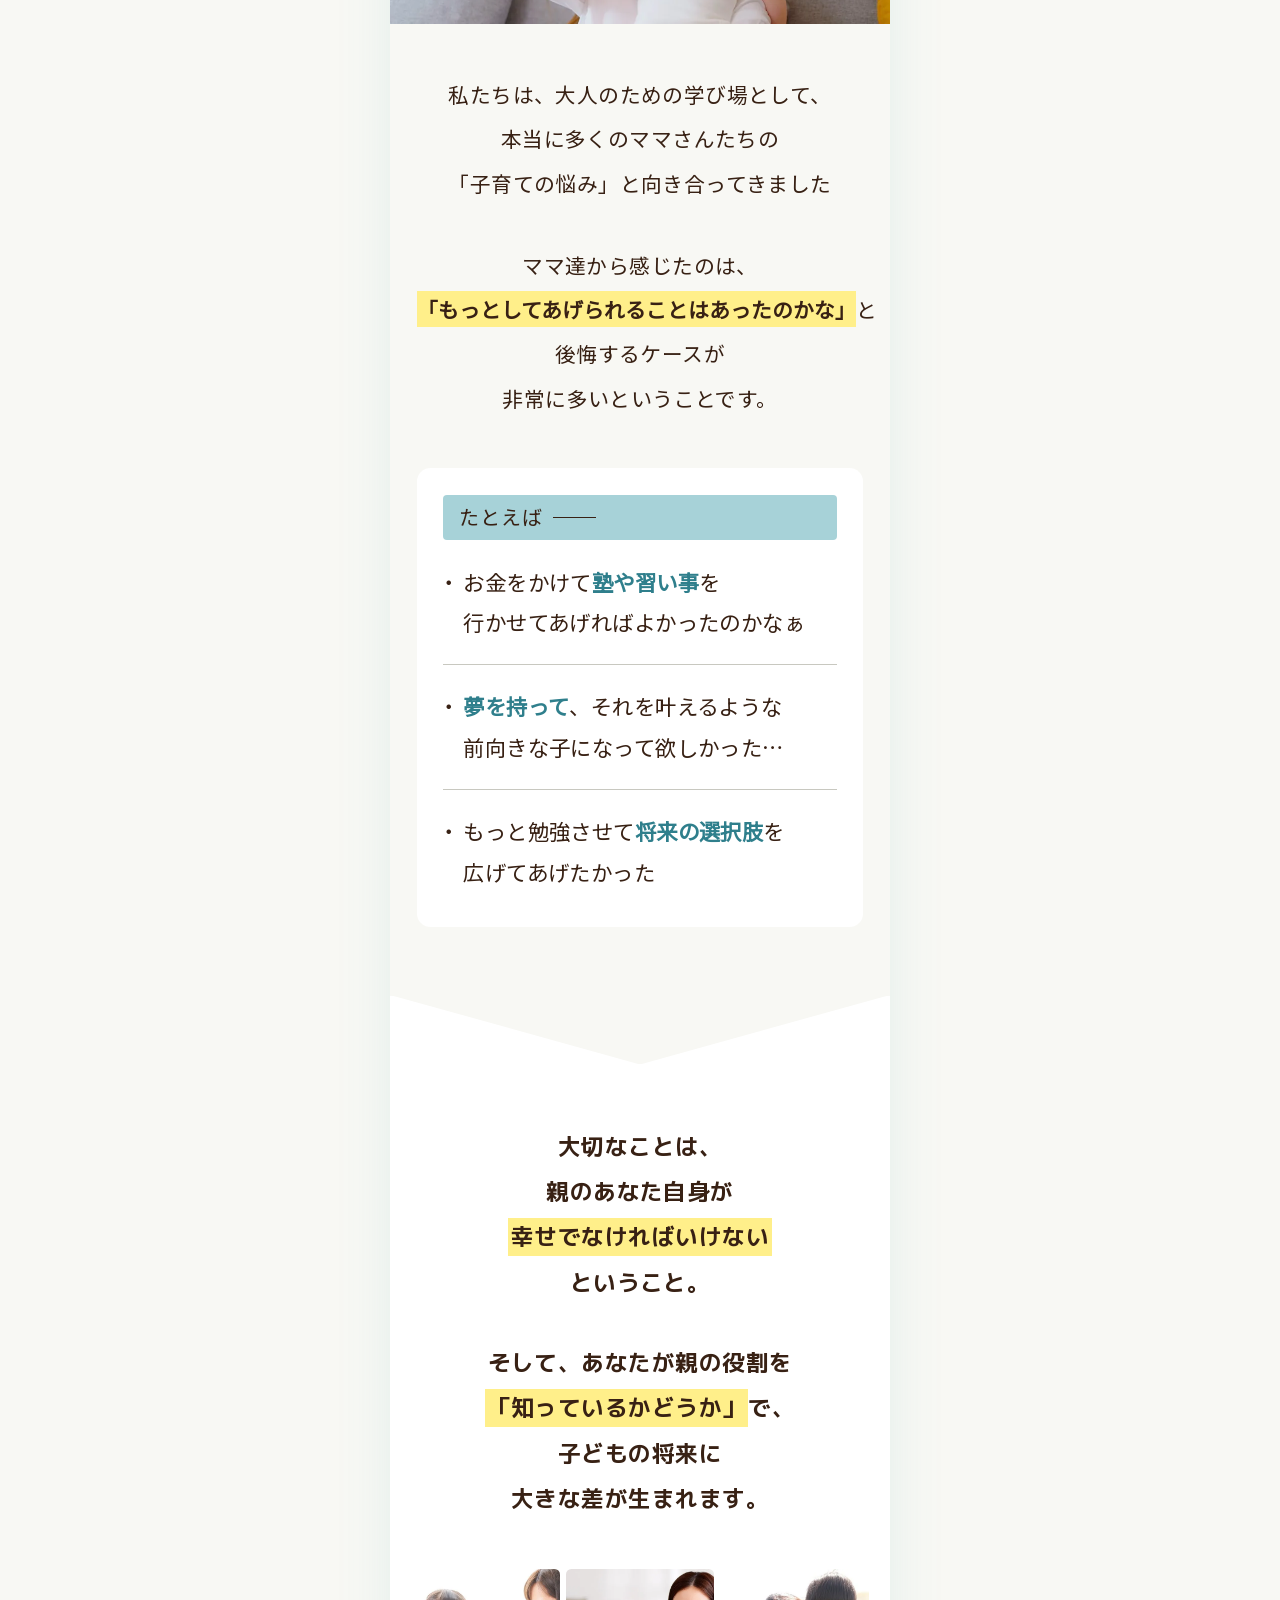
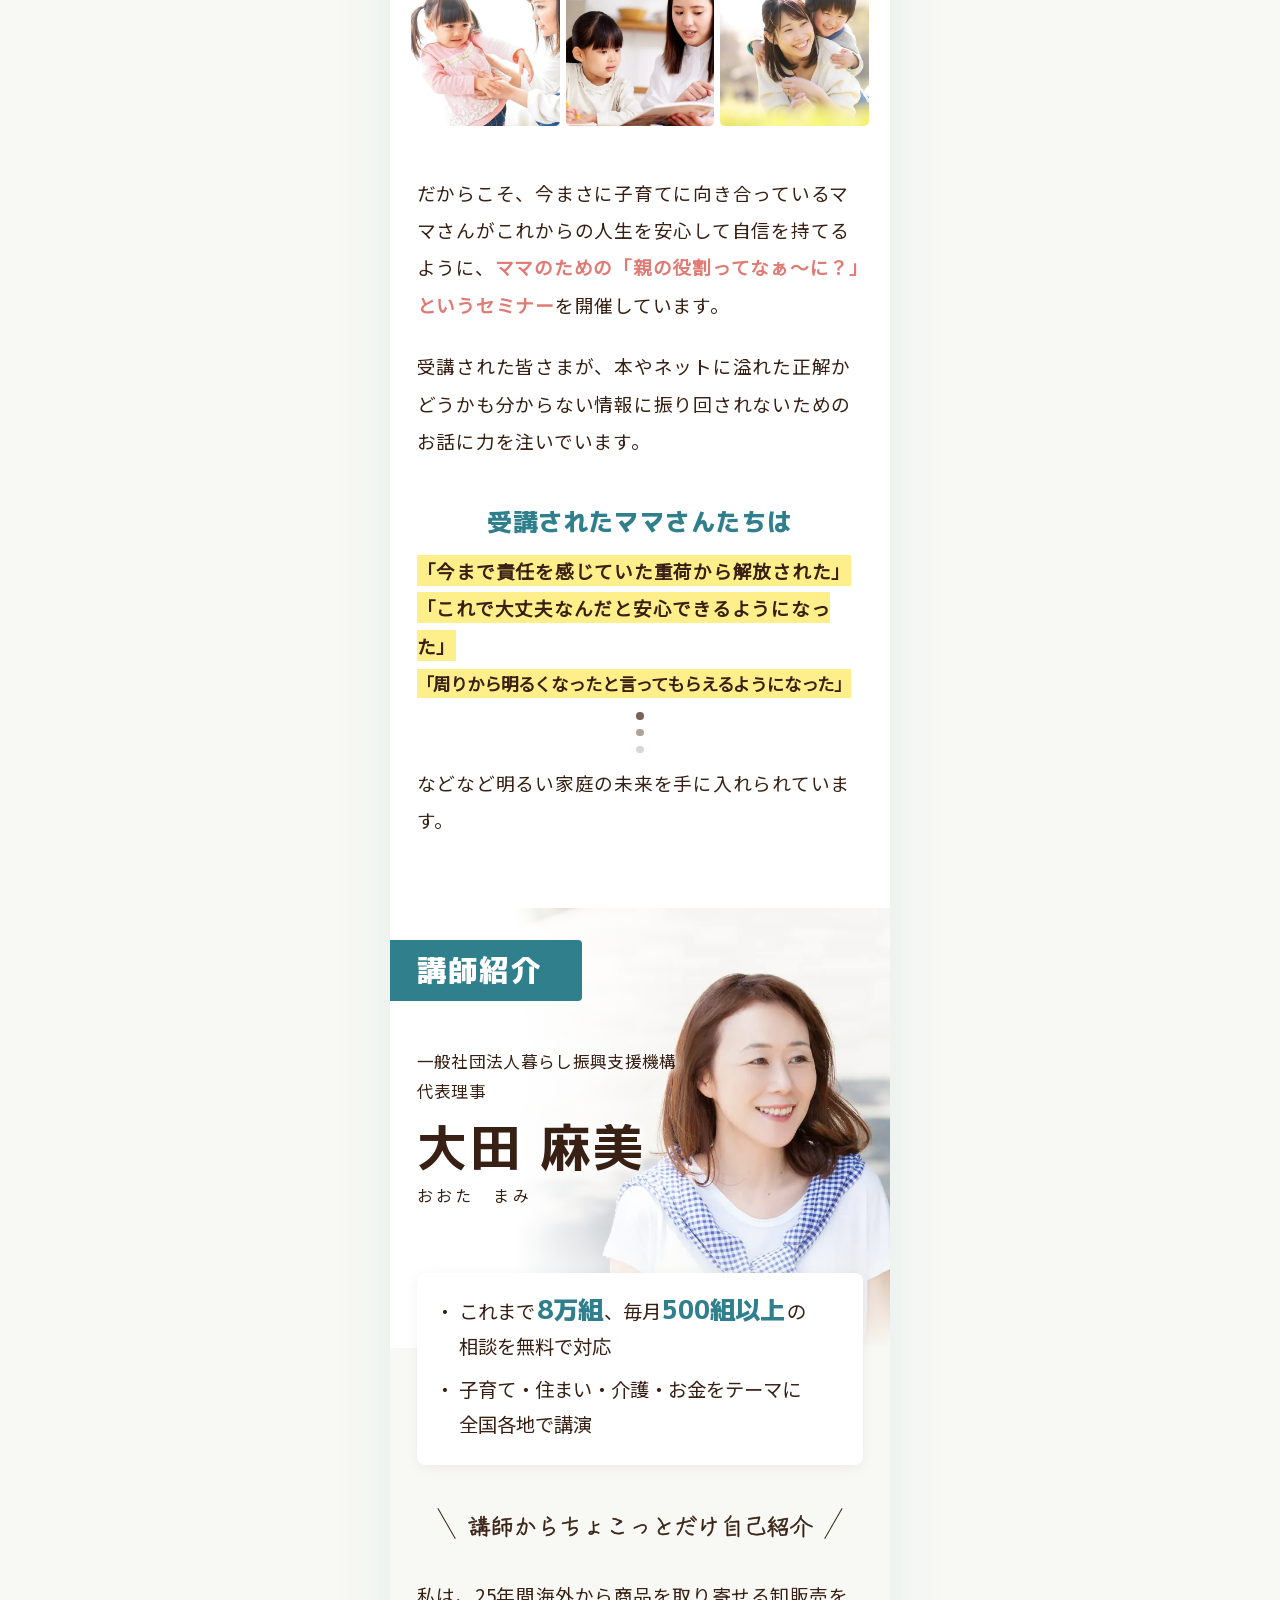
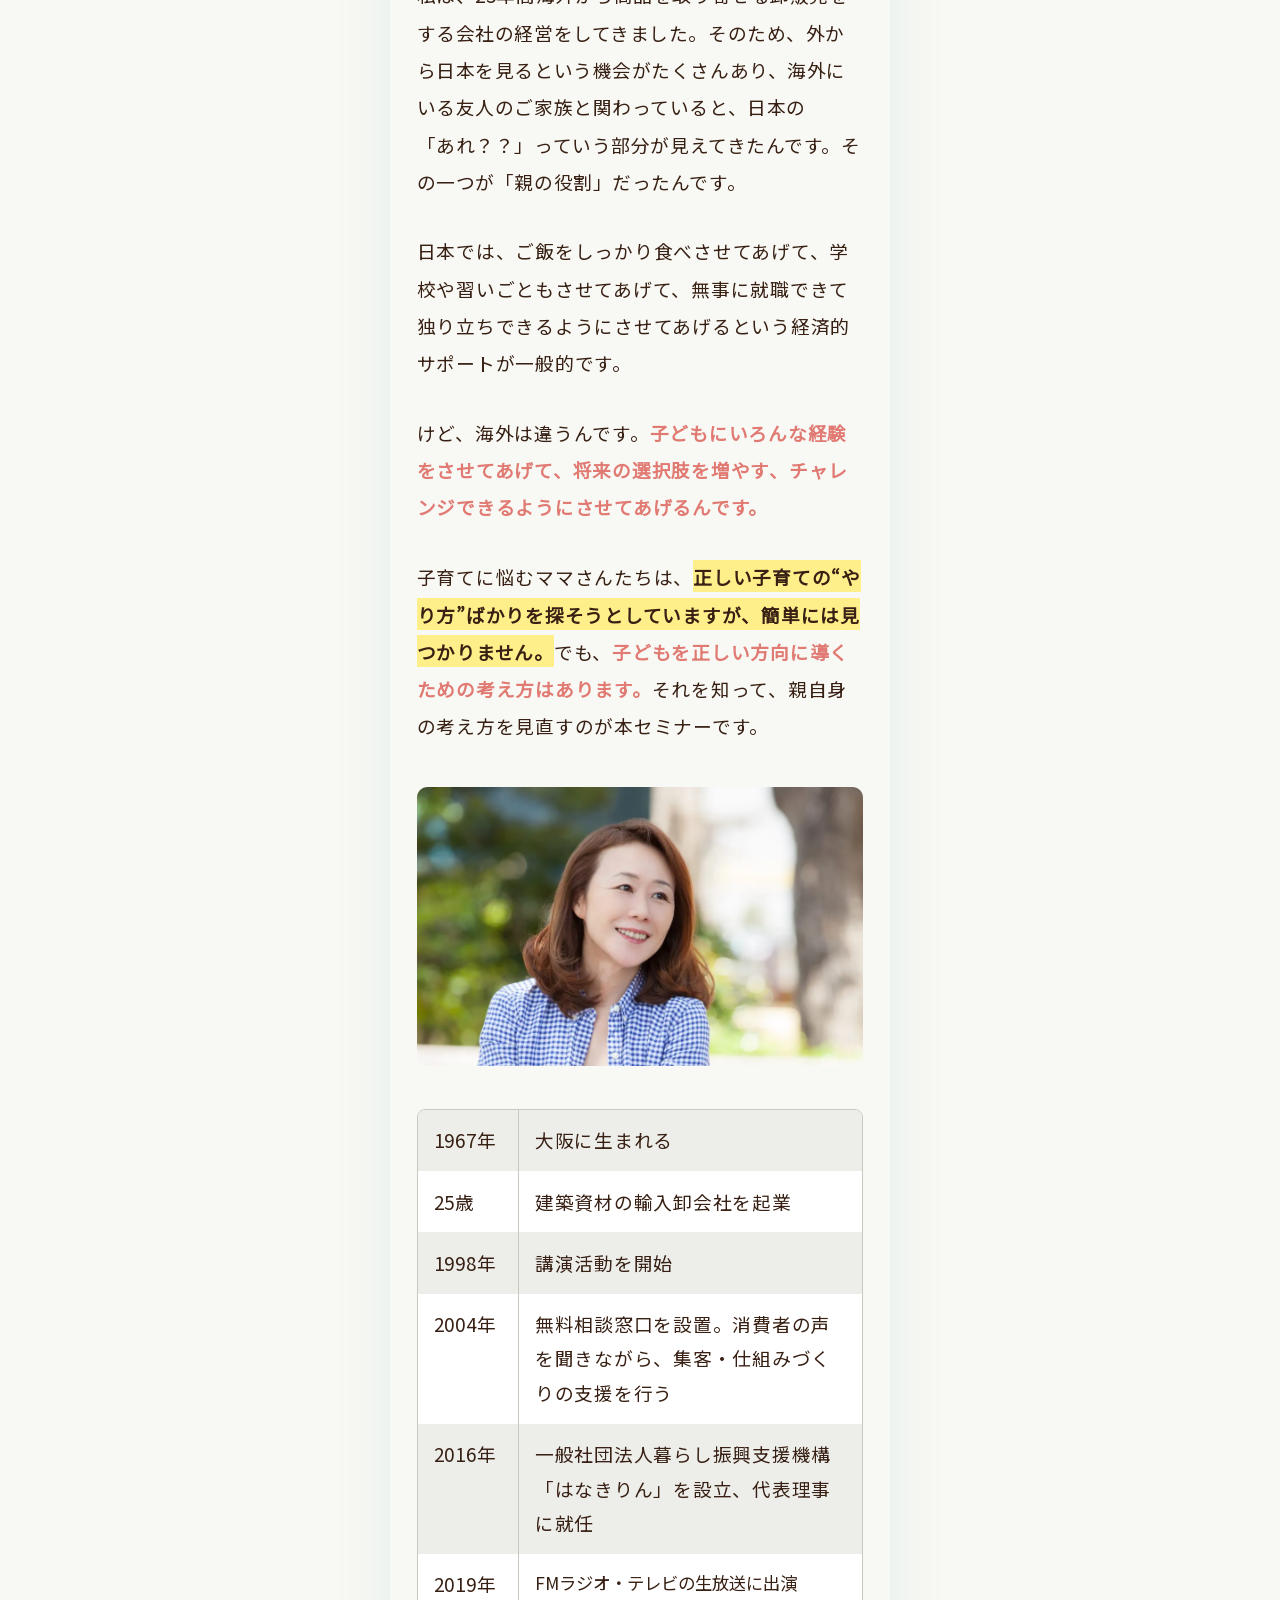
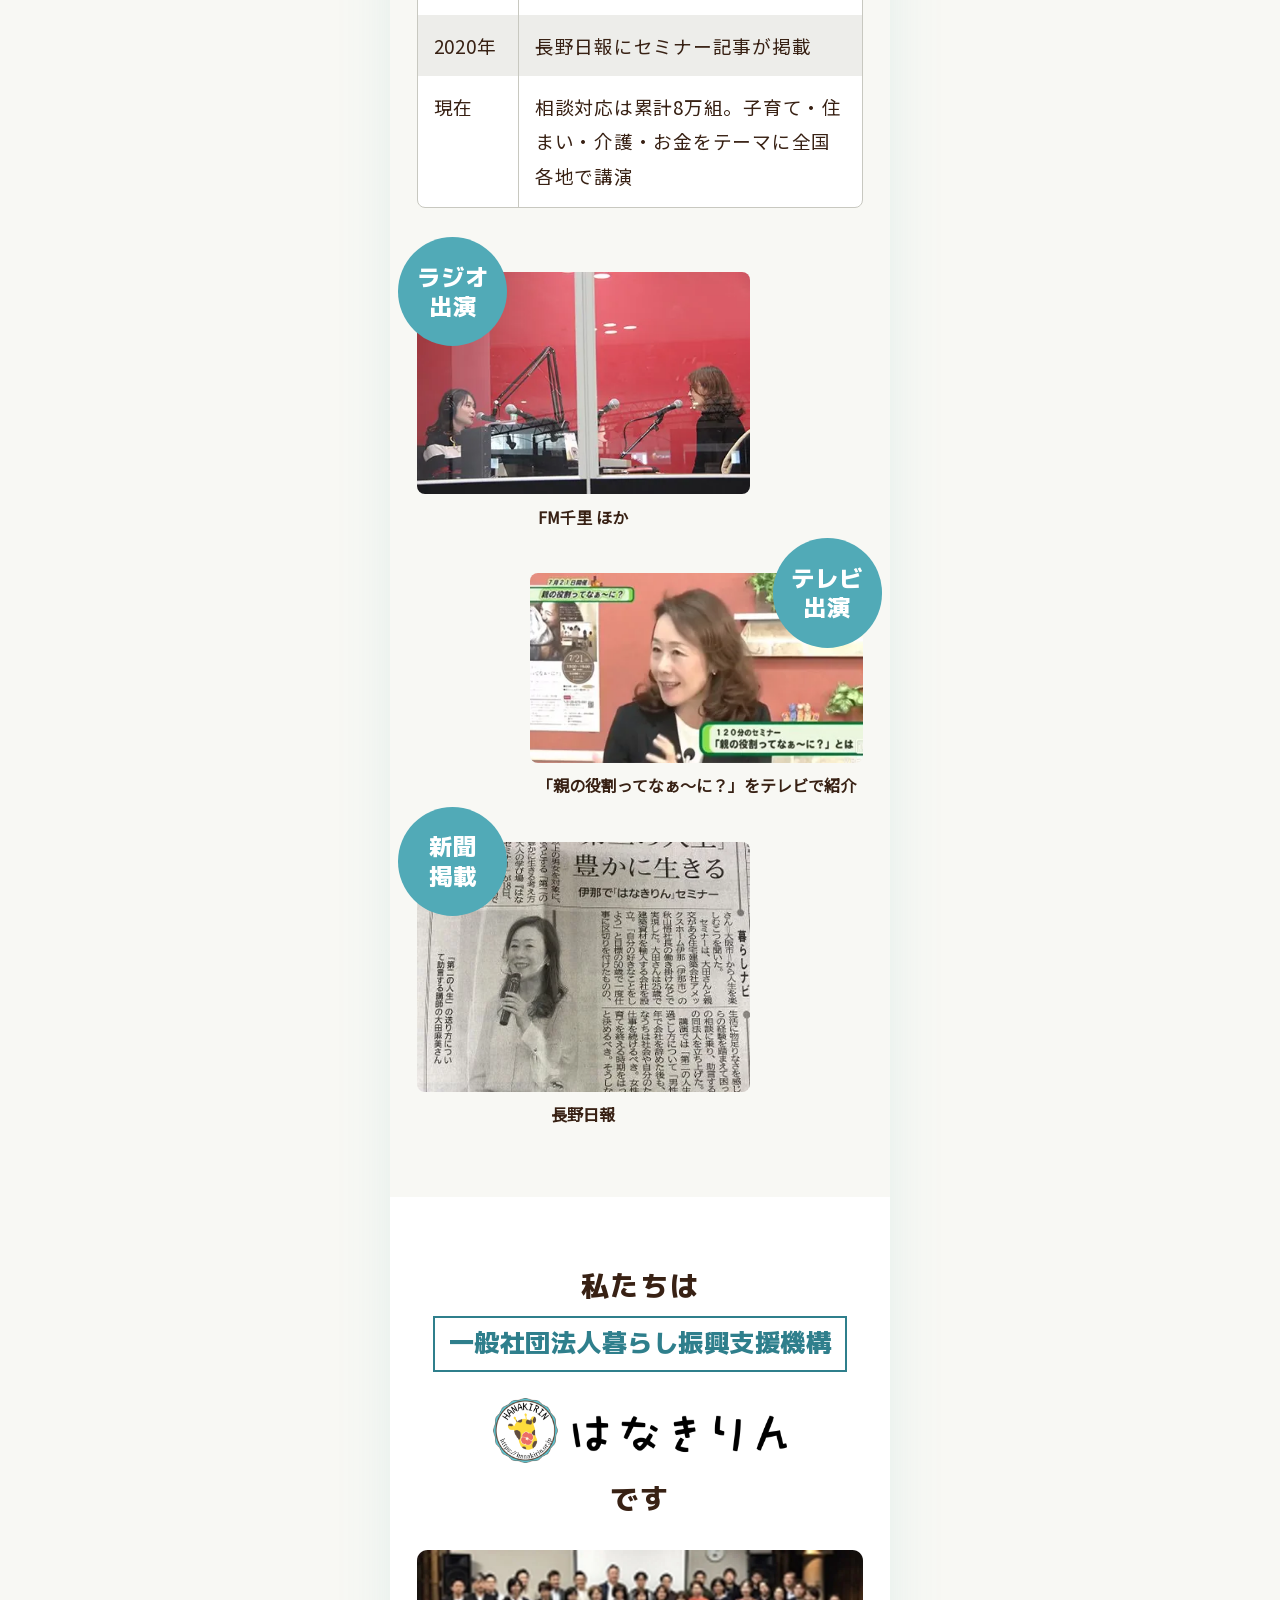
==== commit 7e56d55d: "B案: FVに「参加費無料」バッジを戻す（11/4に後援バッジへ差し替えて以降CTAタップ0件のため。後援の文章行は残し両立、CSS変更なし） Co-Authored-By: Claude Fable" ====
--- a/index-b.html
+++ b/index-b.html
@@ -111,6 +111,7 @@
       <div class="fv-photos">
         <img decoding="async" src="images/fv-seminar3-480.webp" width="480" height="360" alt="">
         <img decoding="async" src="images/fv-seminar2-480.webp" width="480" height="360" alt="">
+        <p class="fv-free"><svg viewBox="0 0 60 40" aria-hidden="true"><path d="M6 36 2 10l15 12L30 3l13 19 15-12-4 26z"/></svg>参加費<br>無料</p>
       </div>
     </div>
 
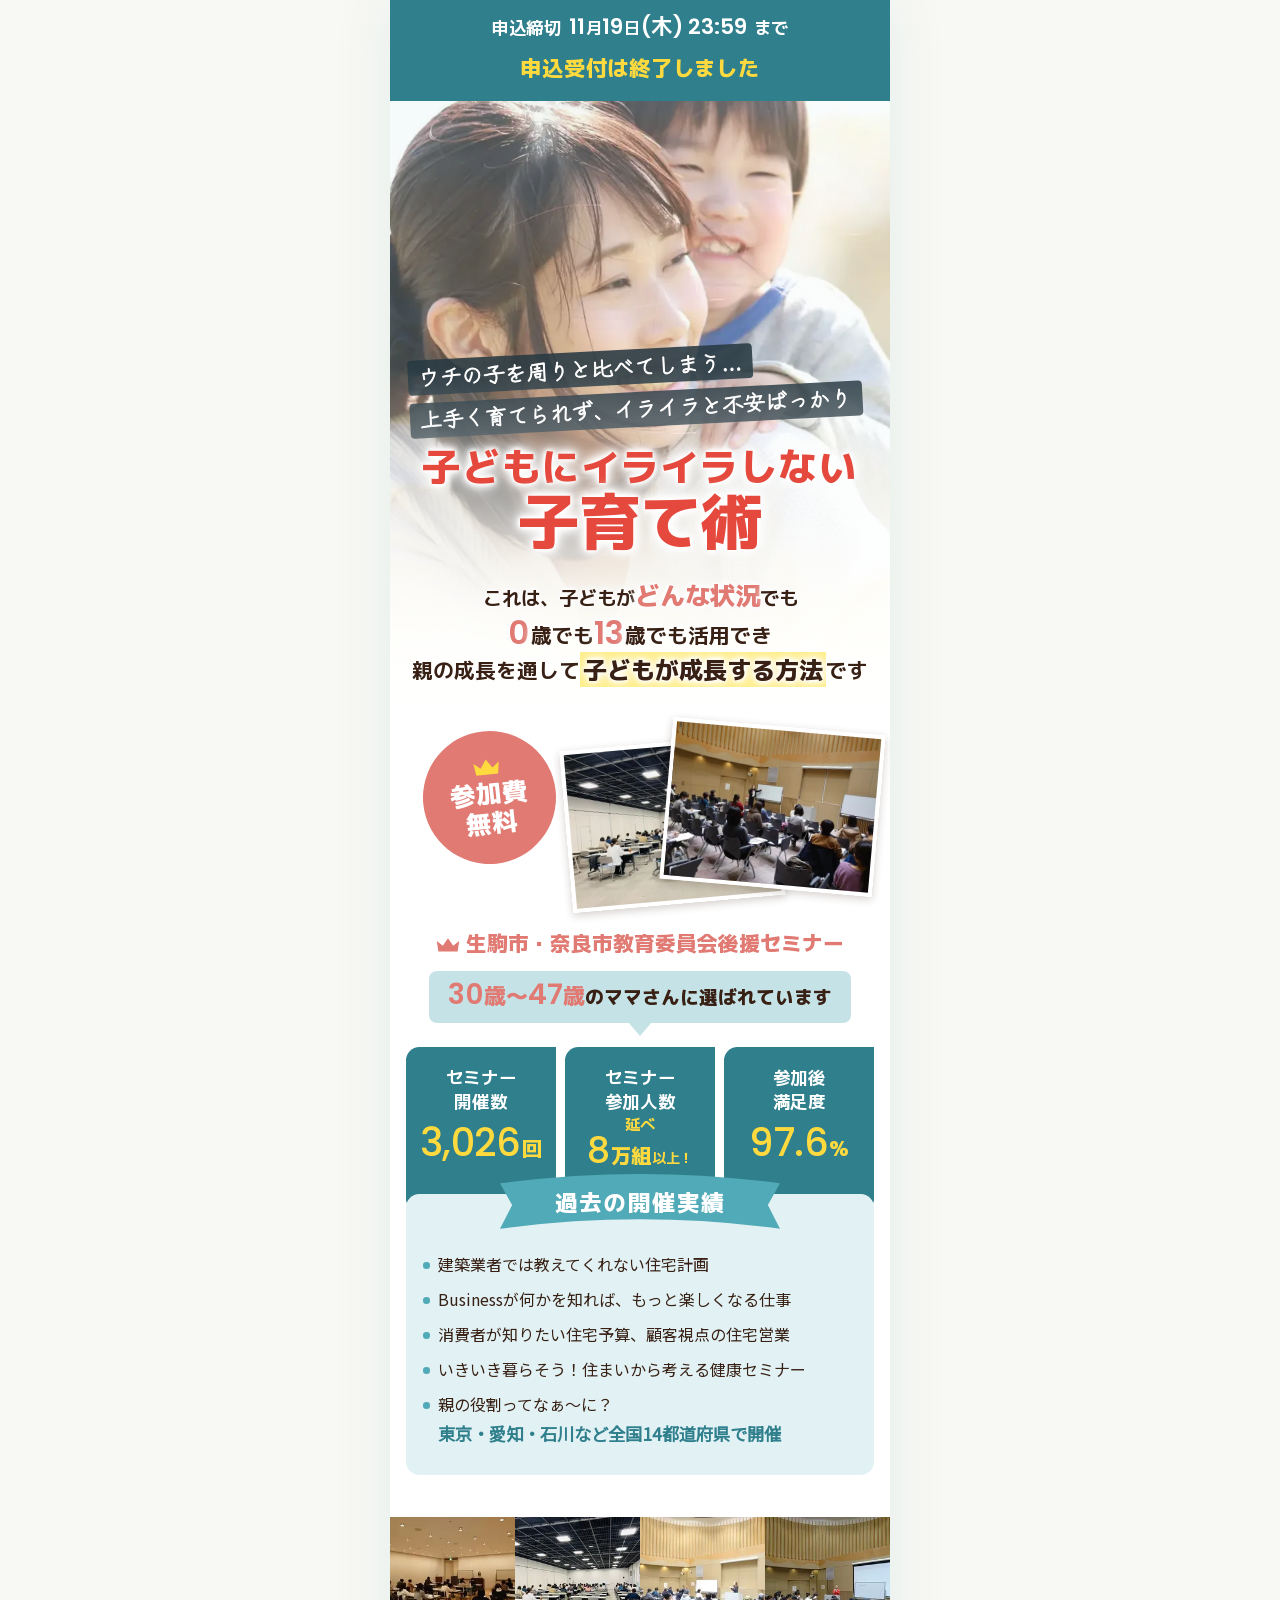
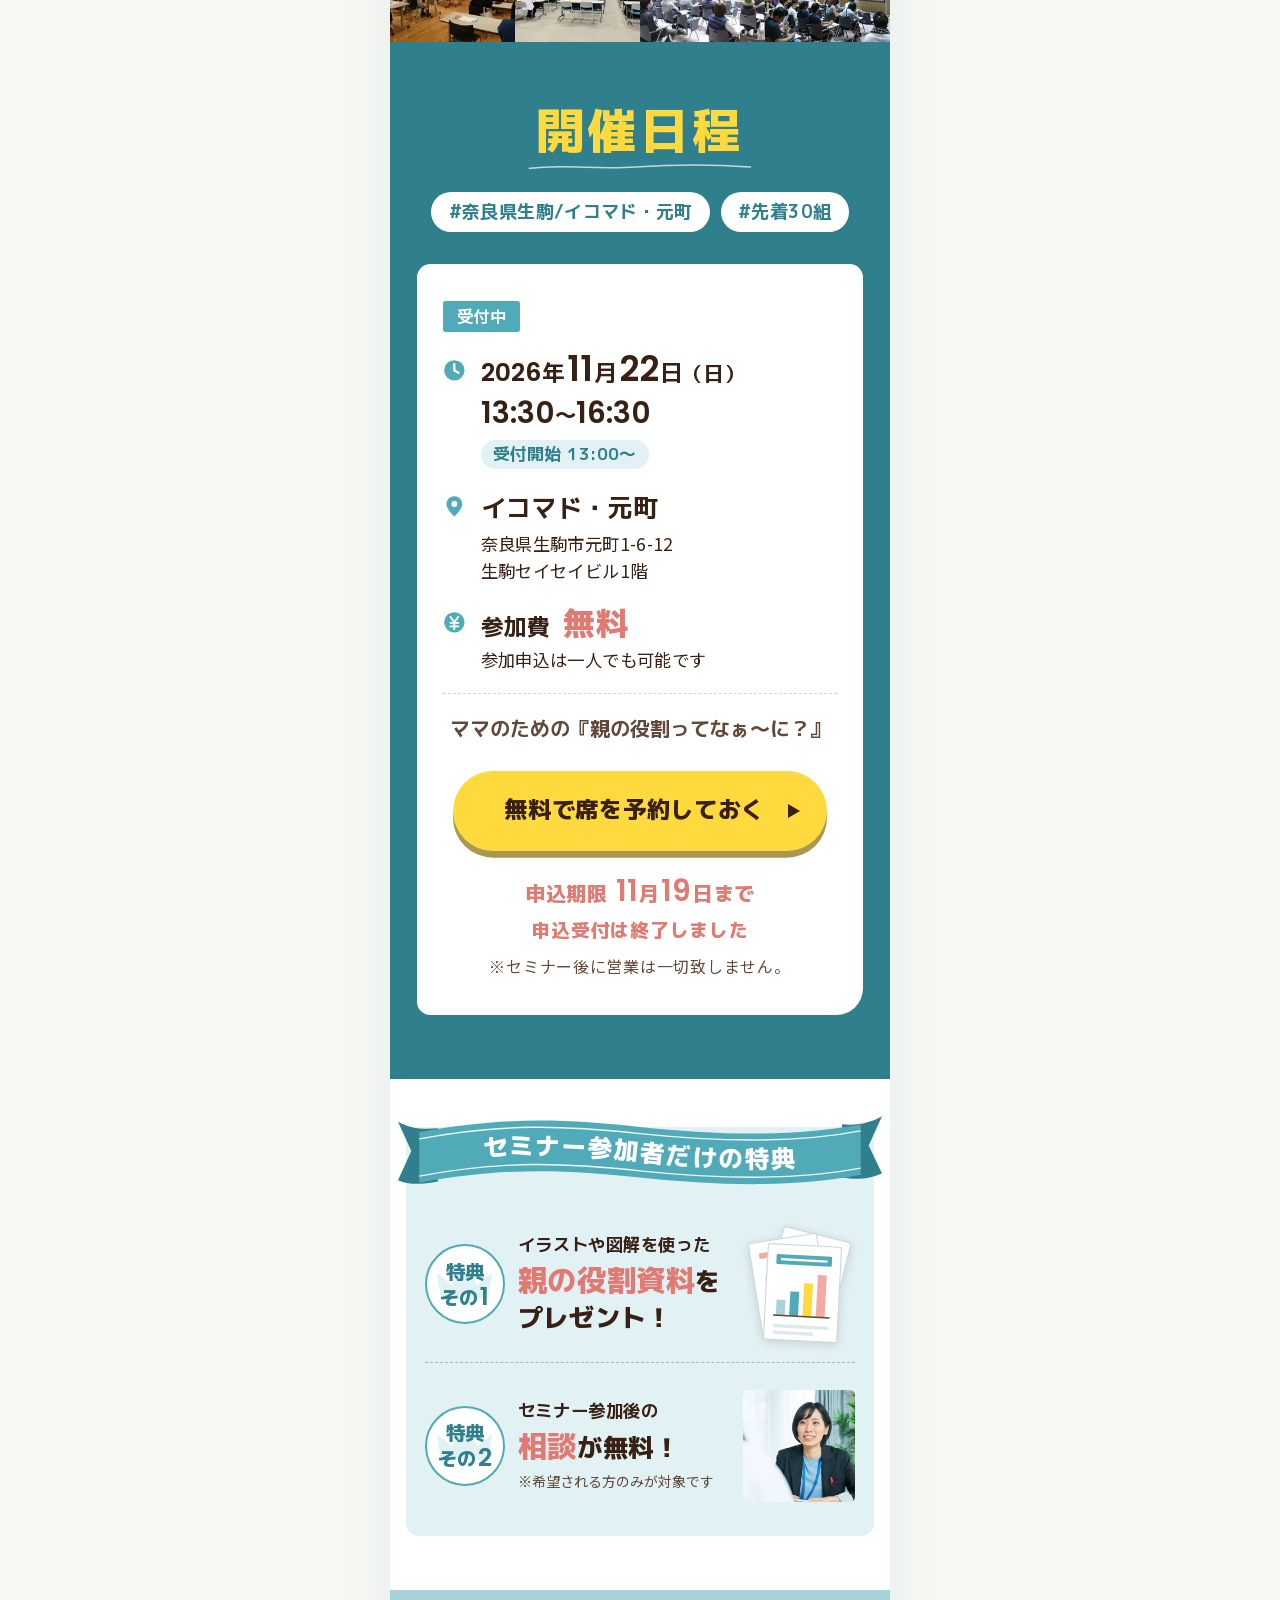
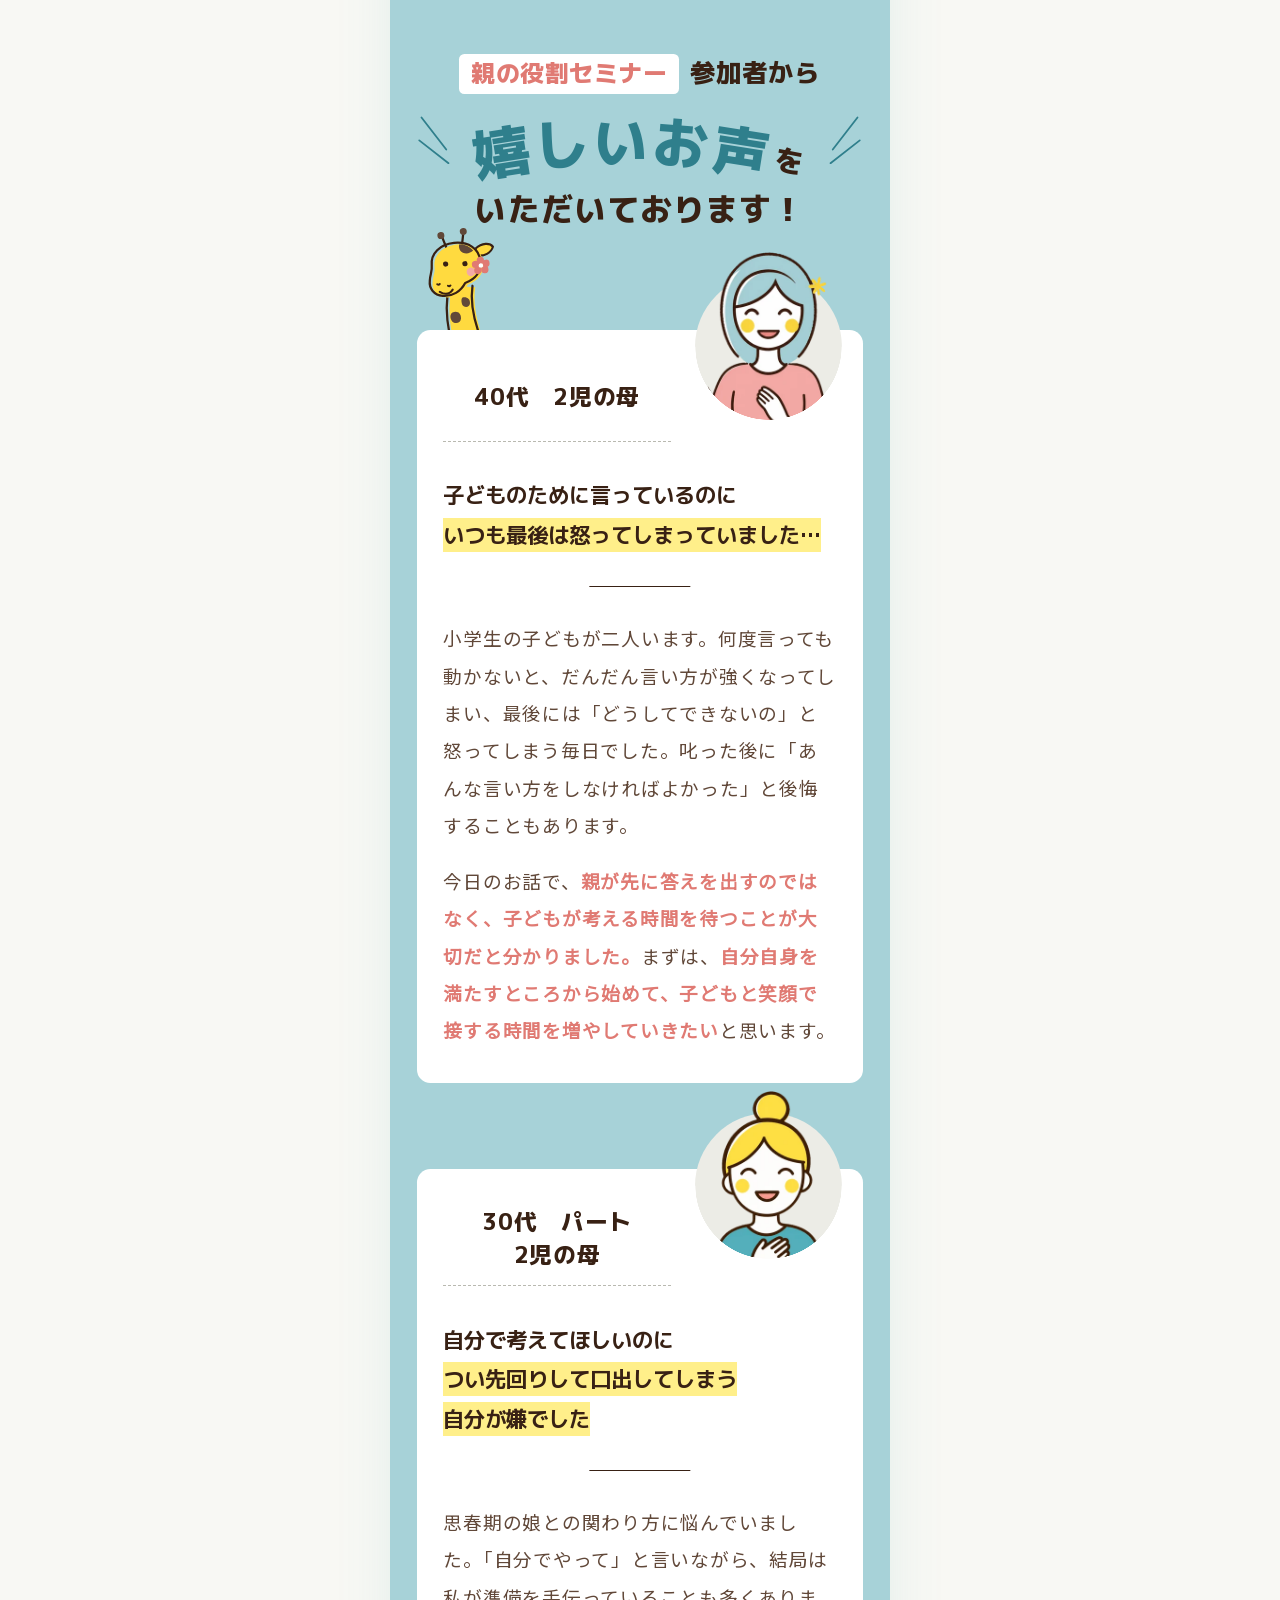
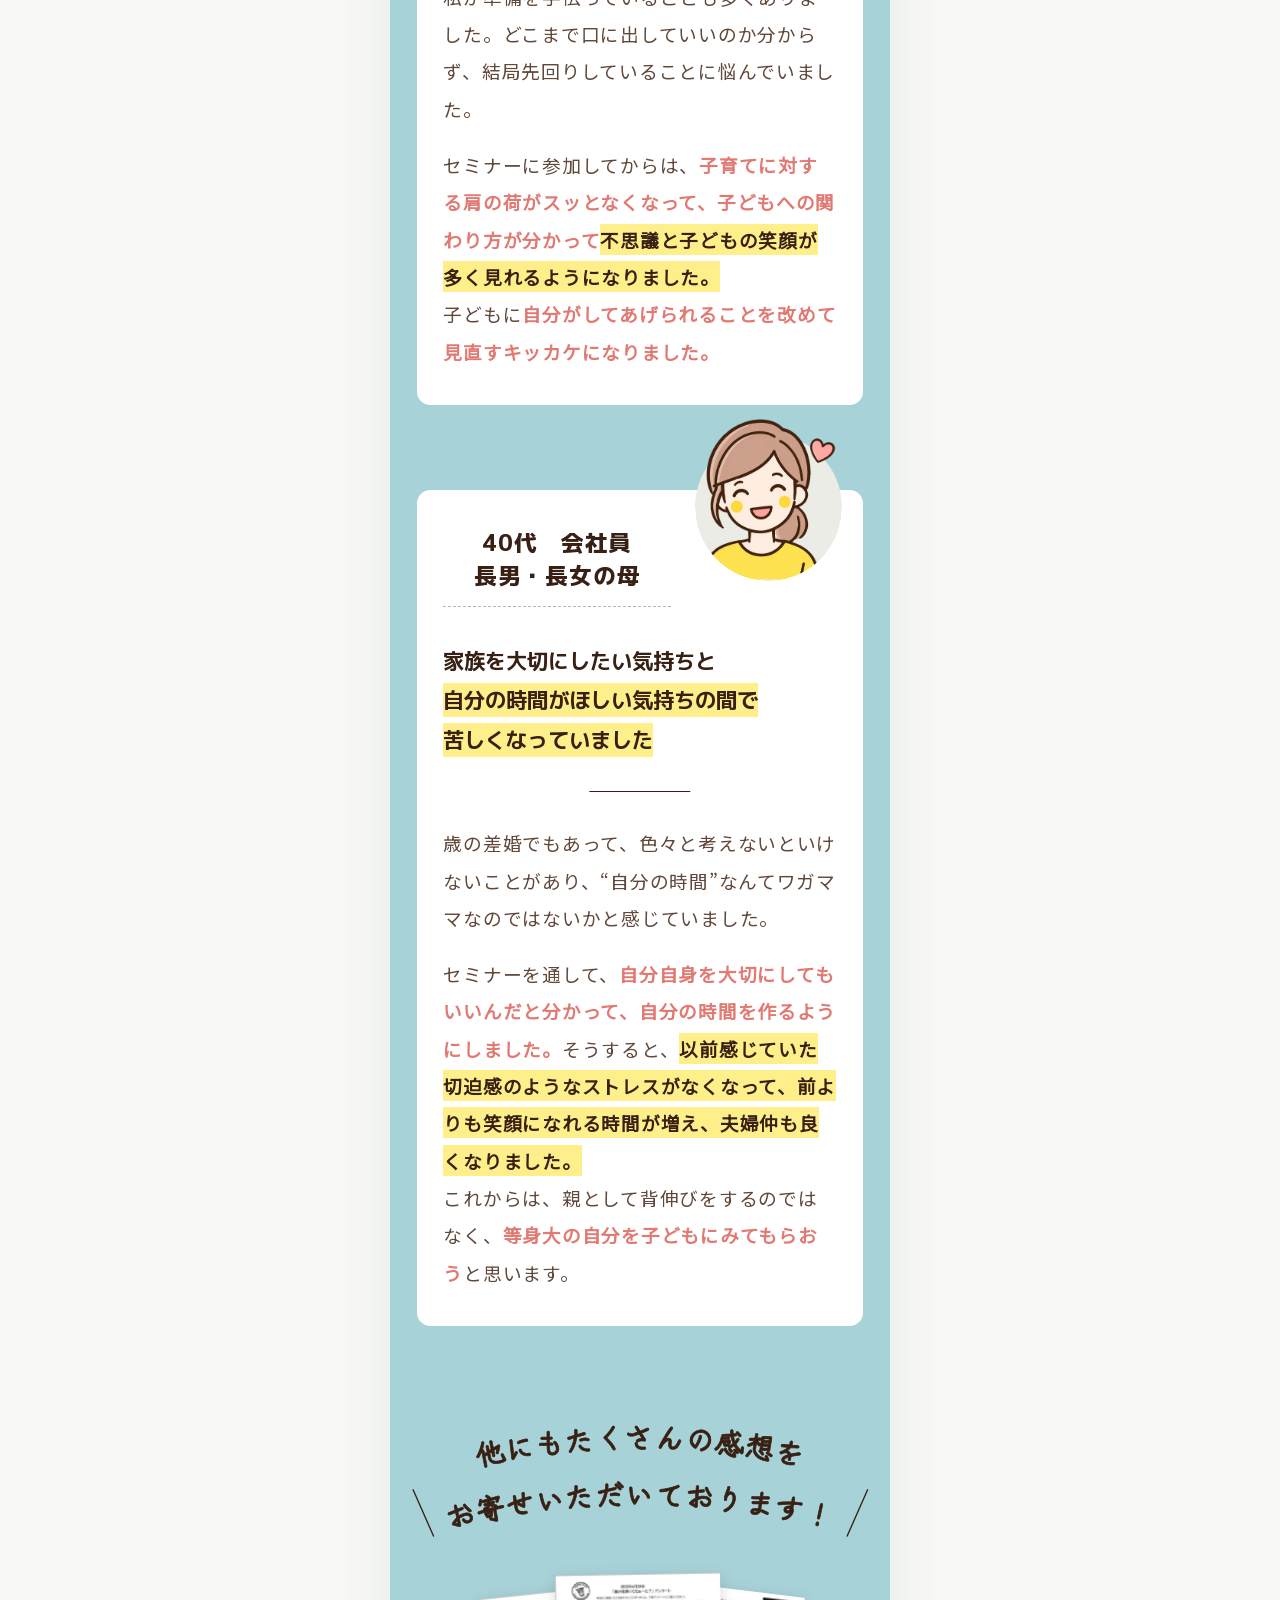
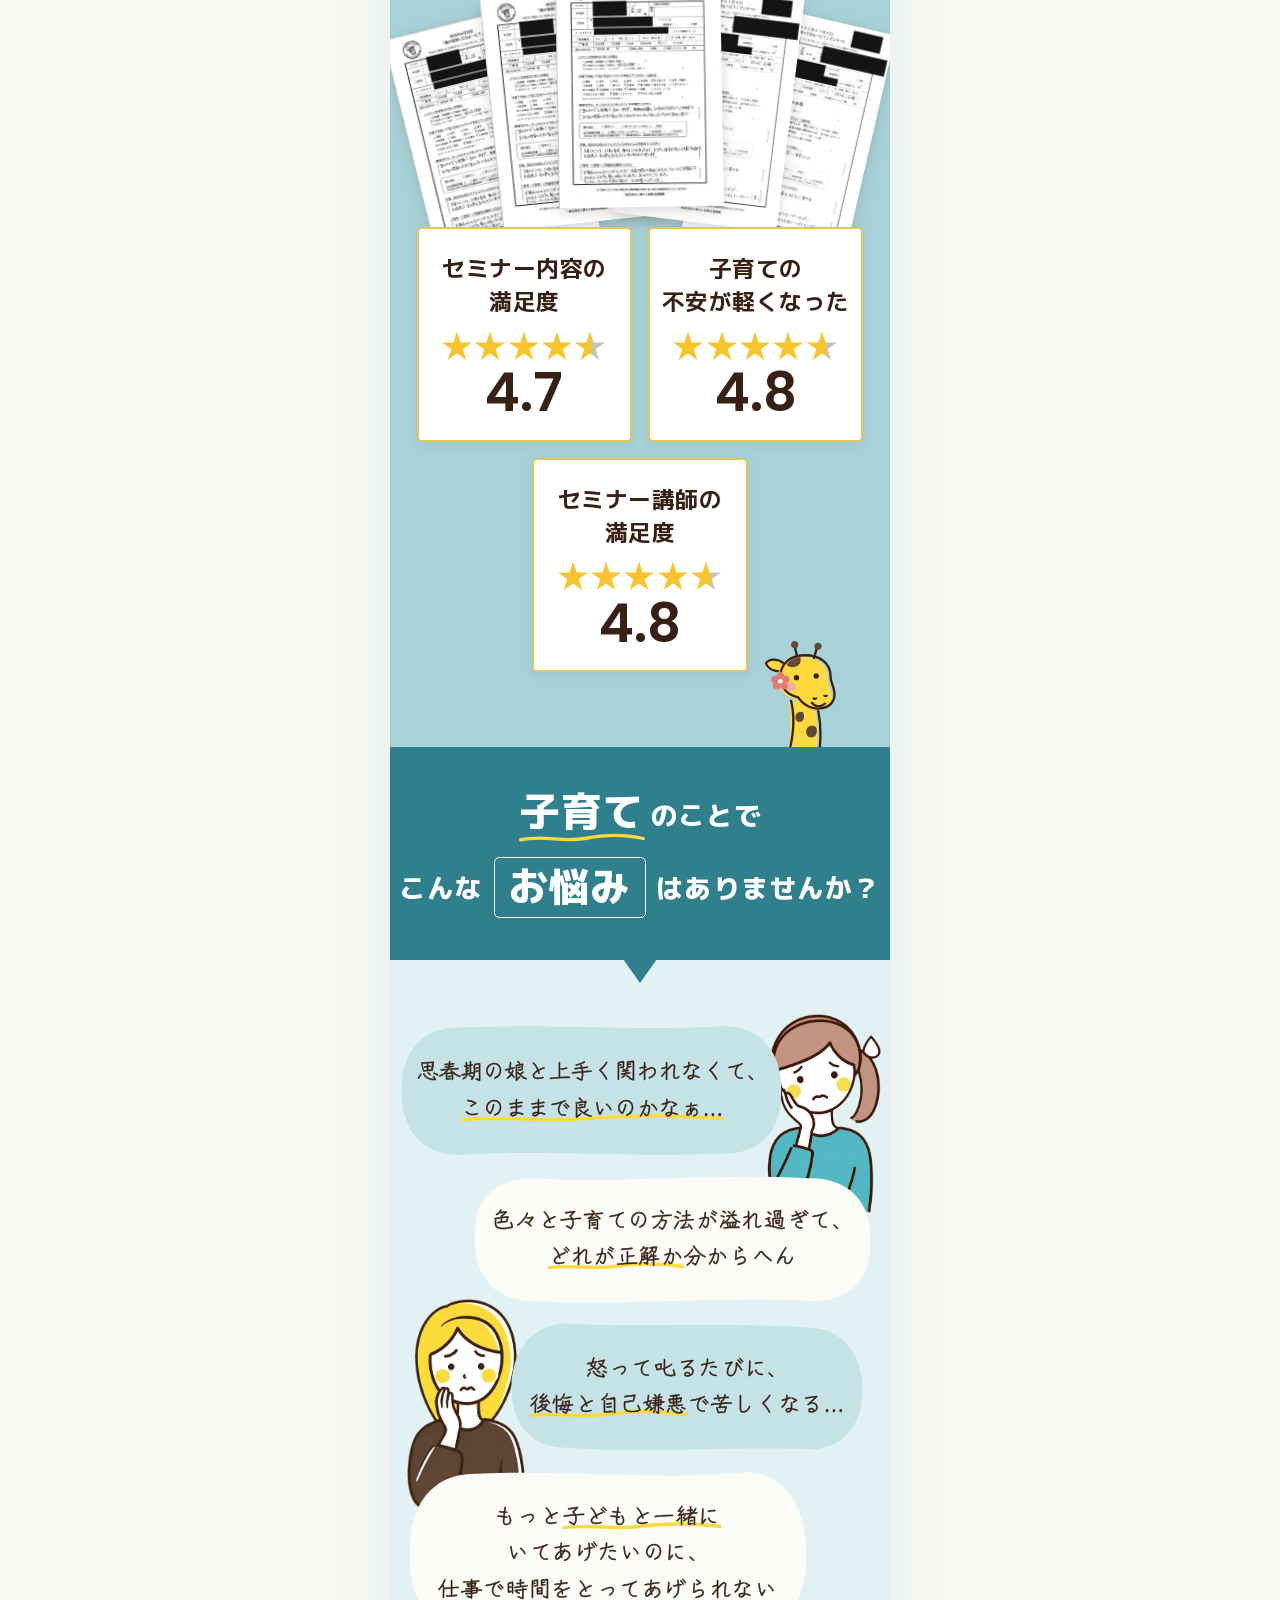
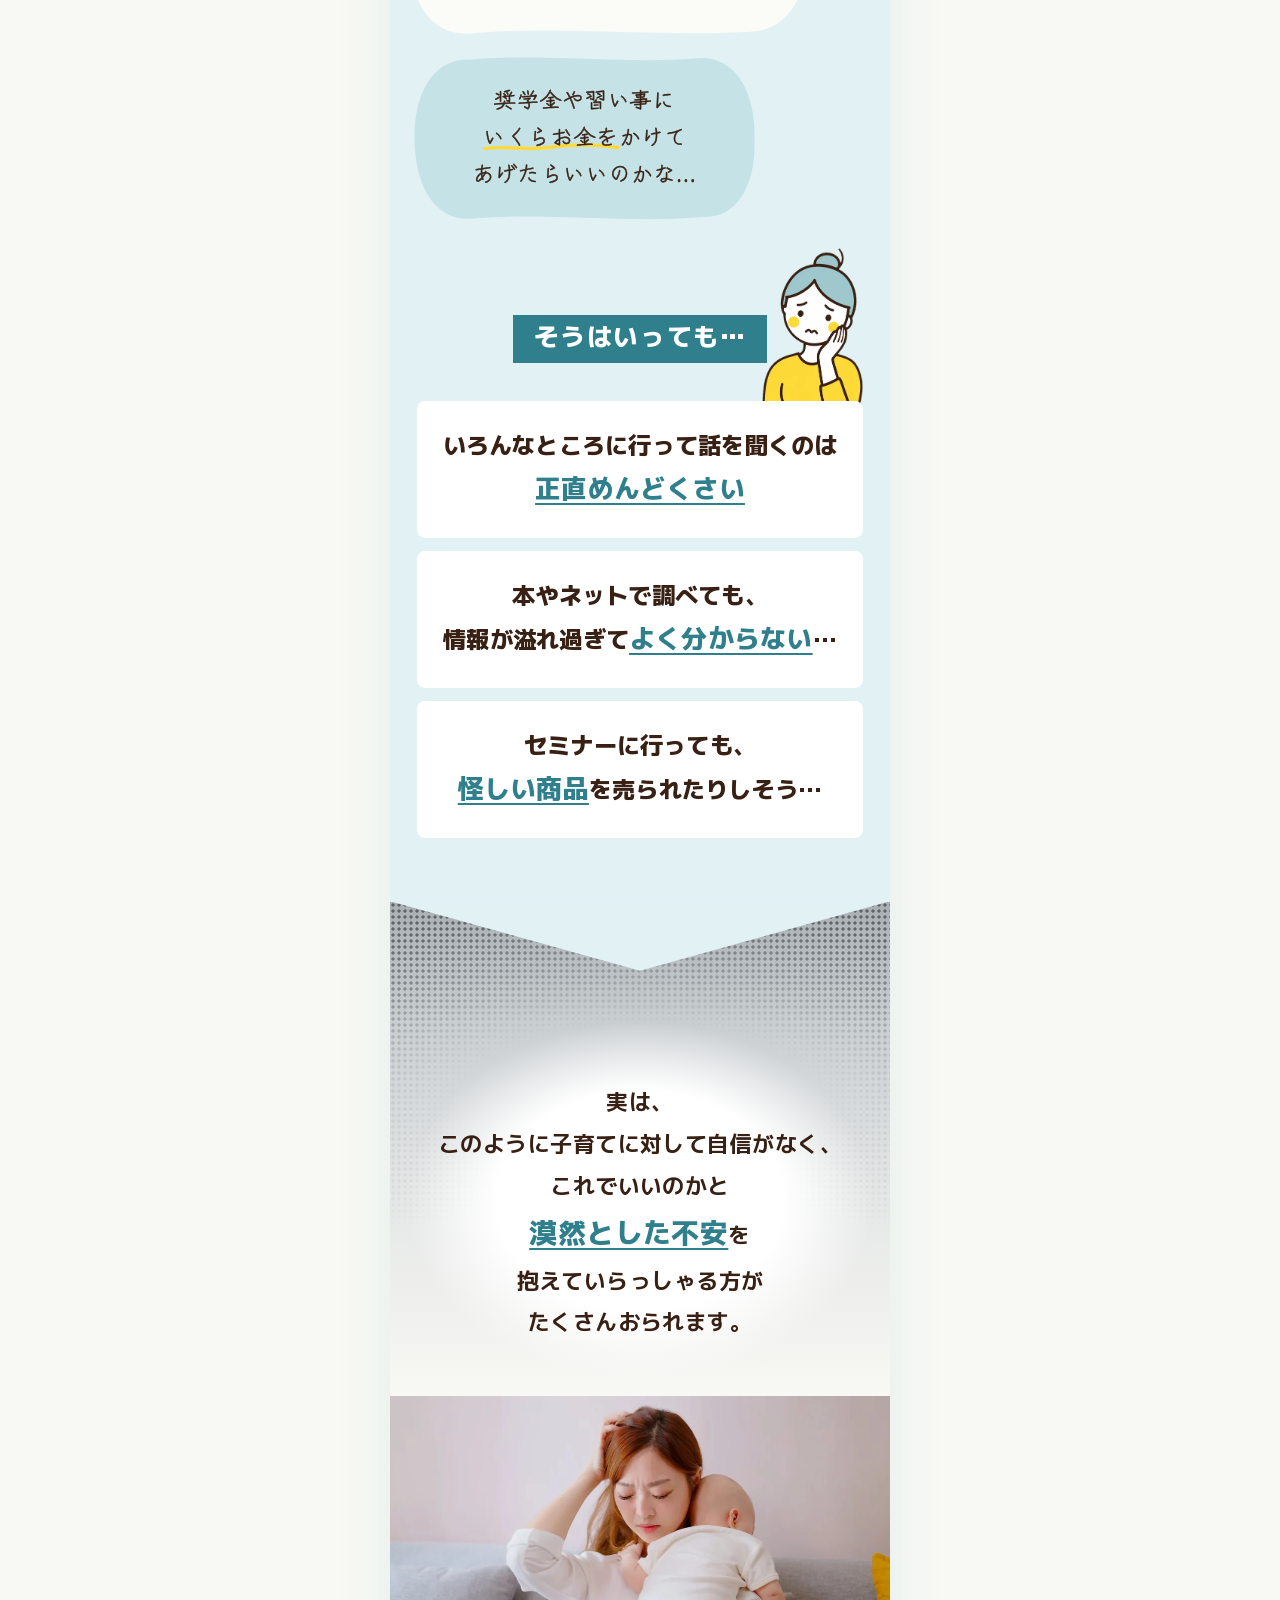
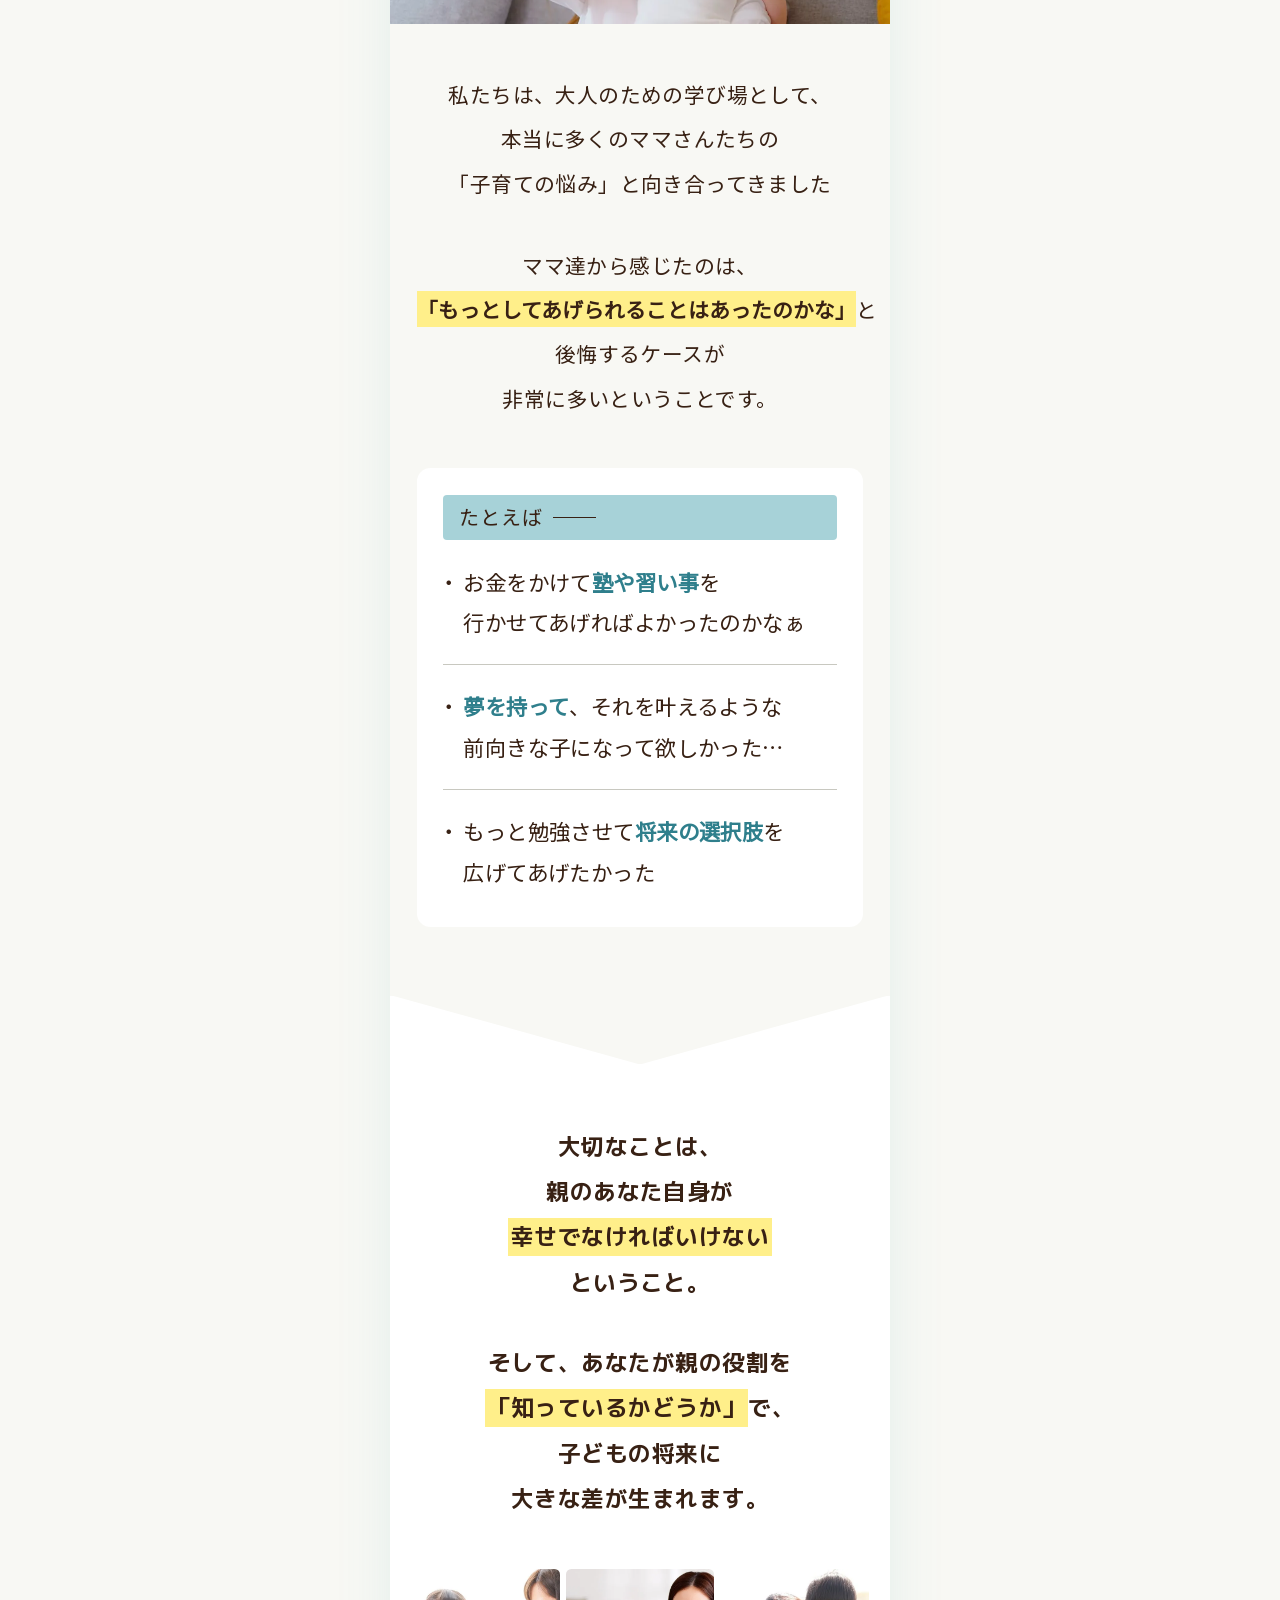
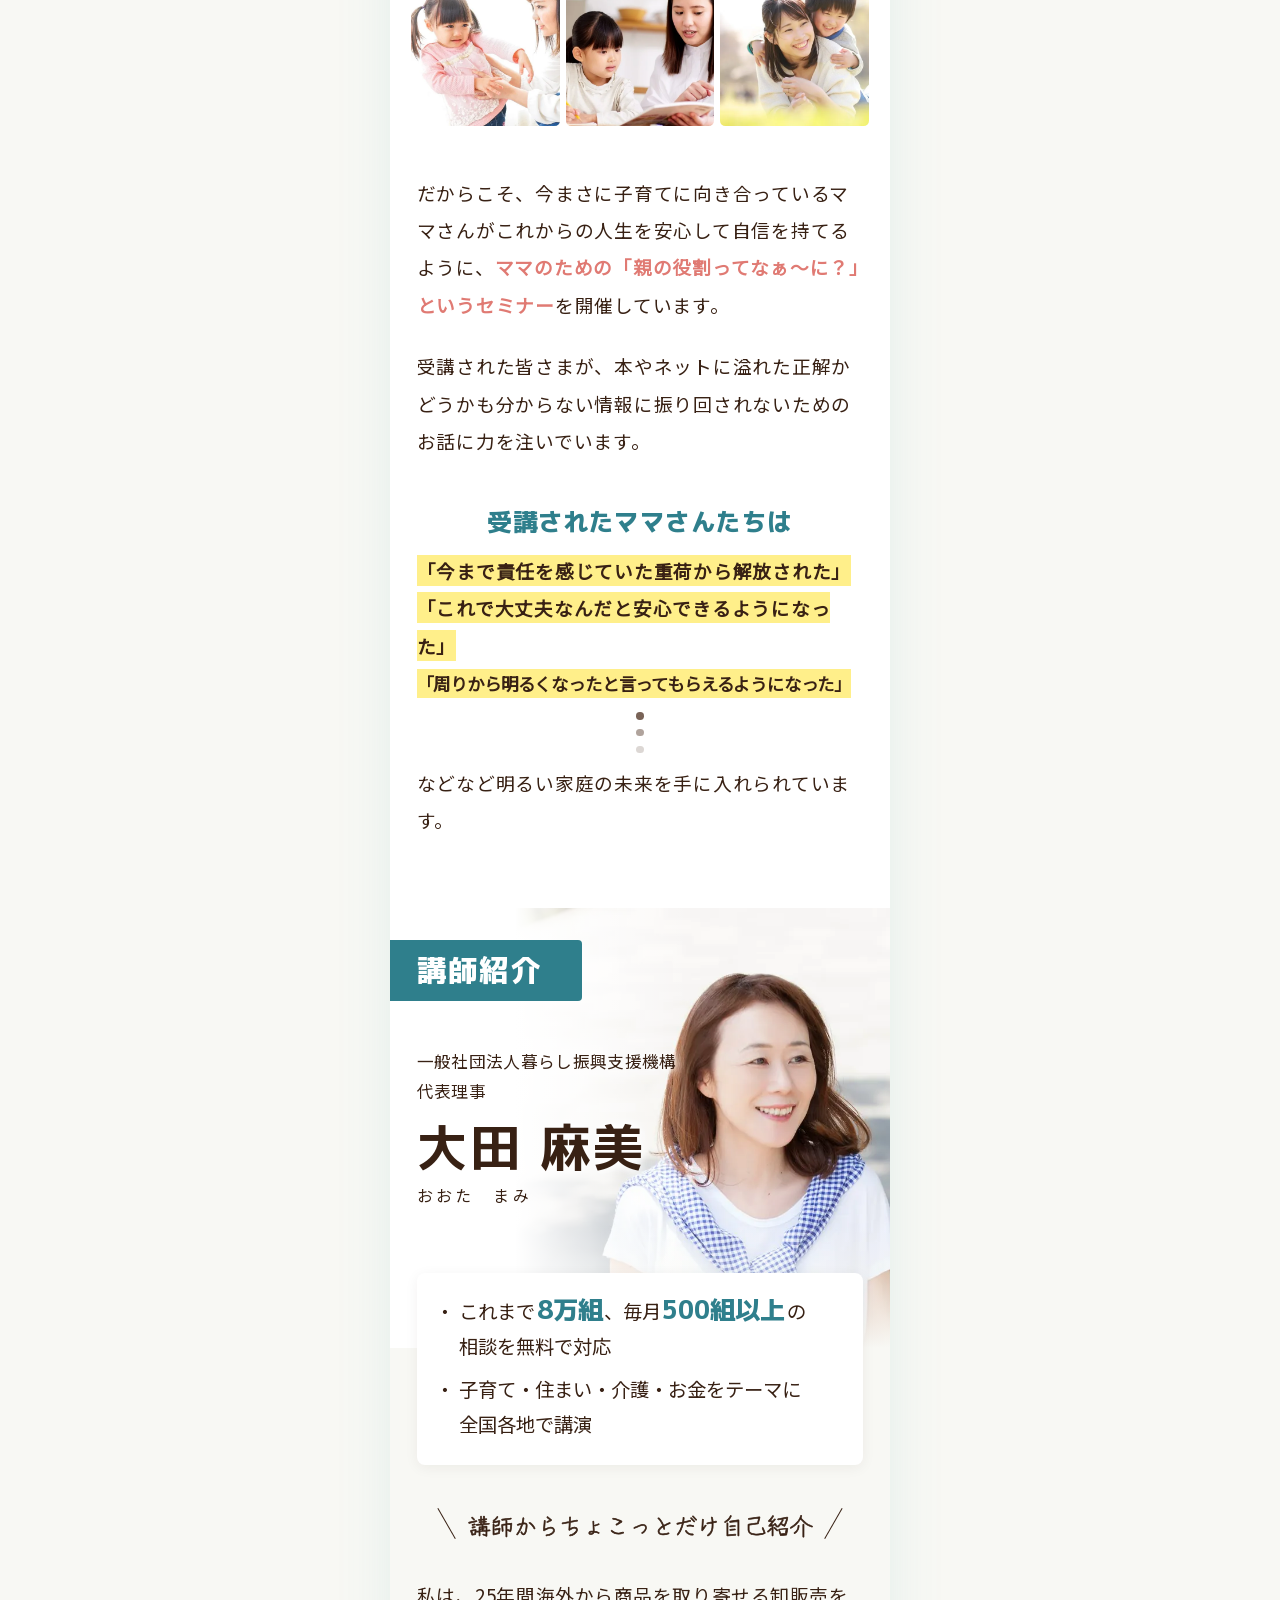
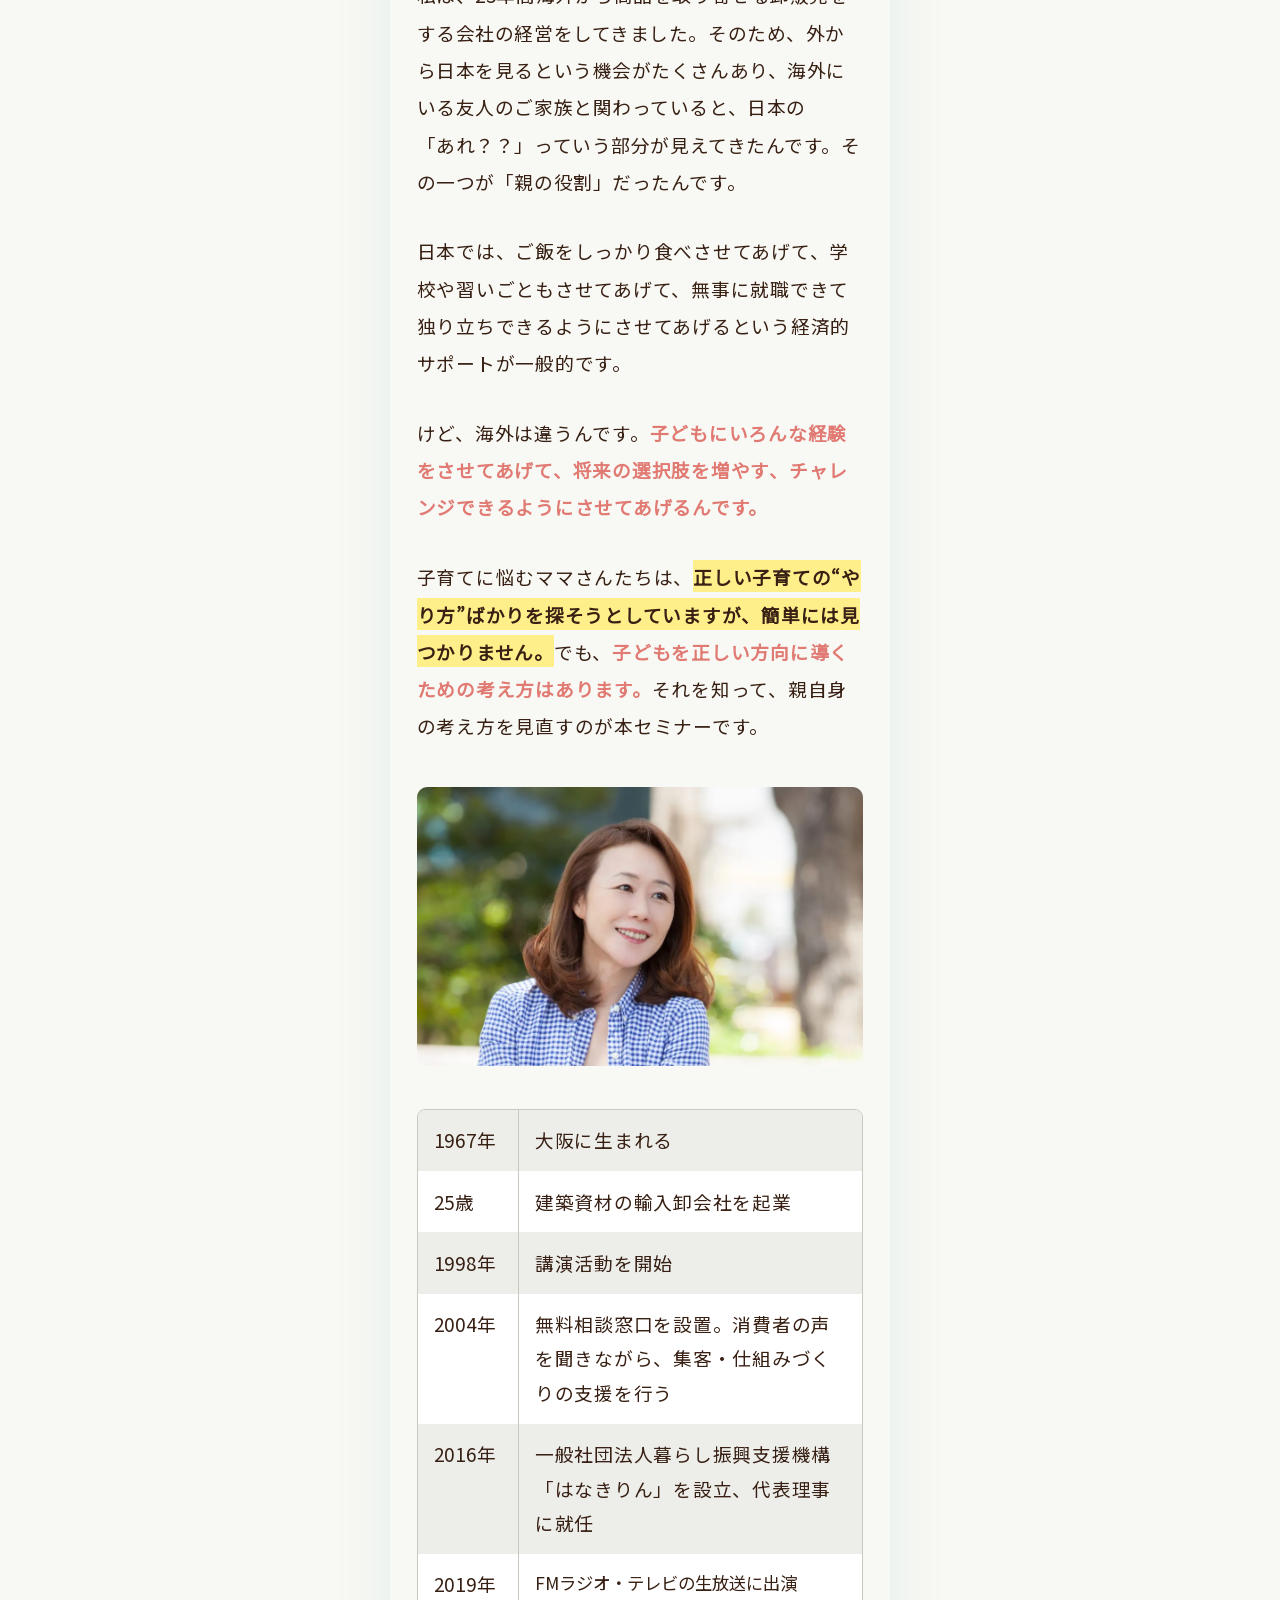
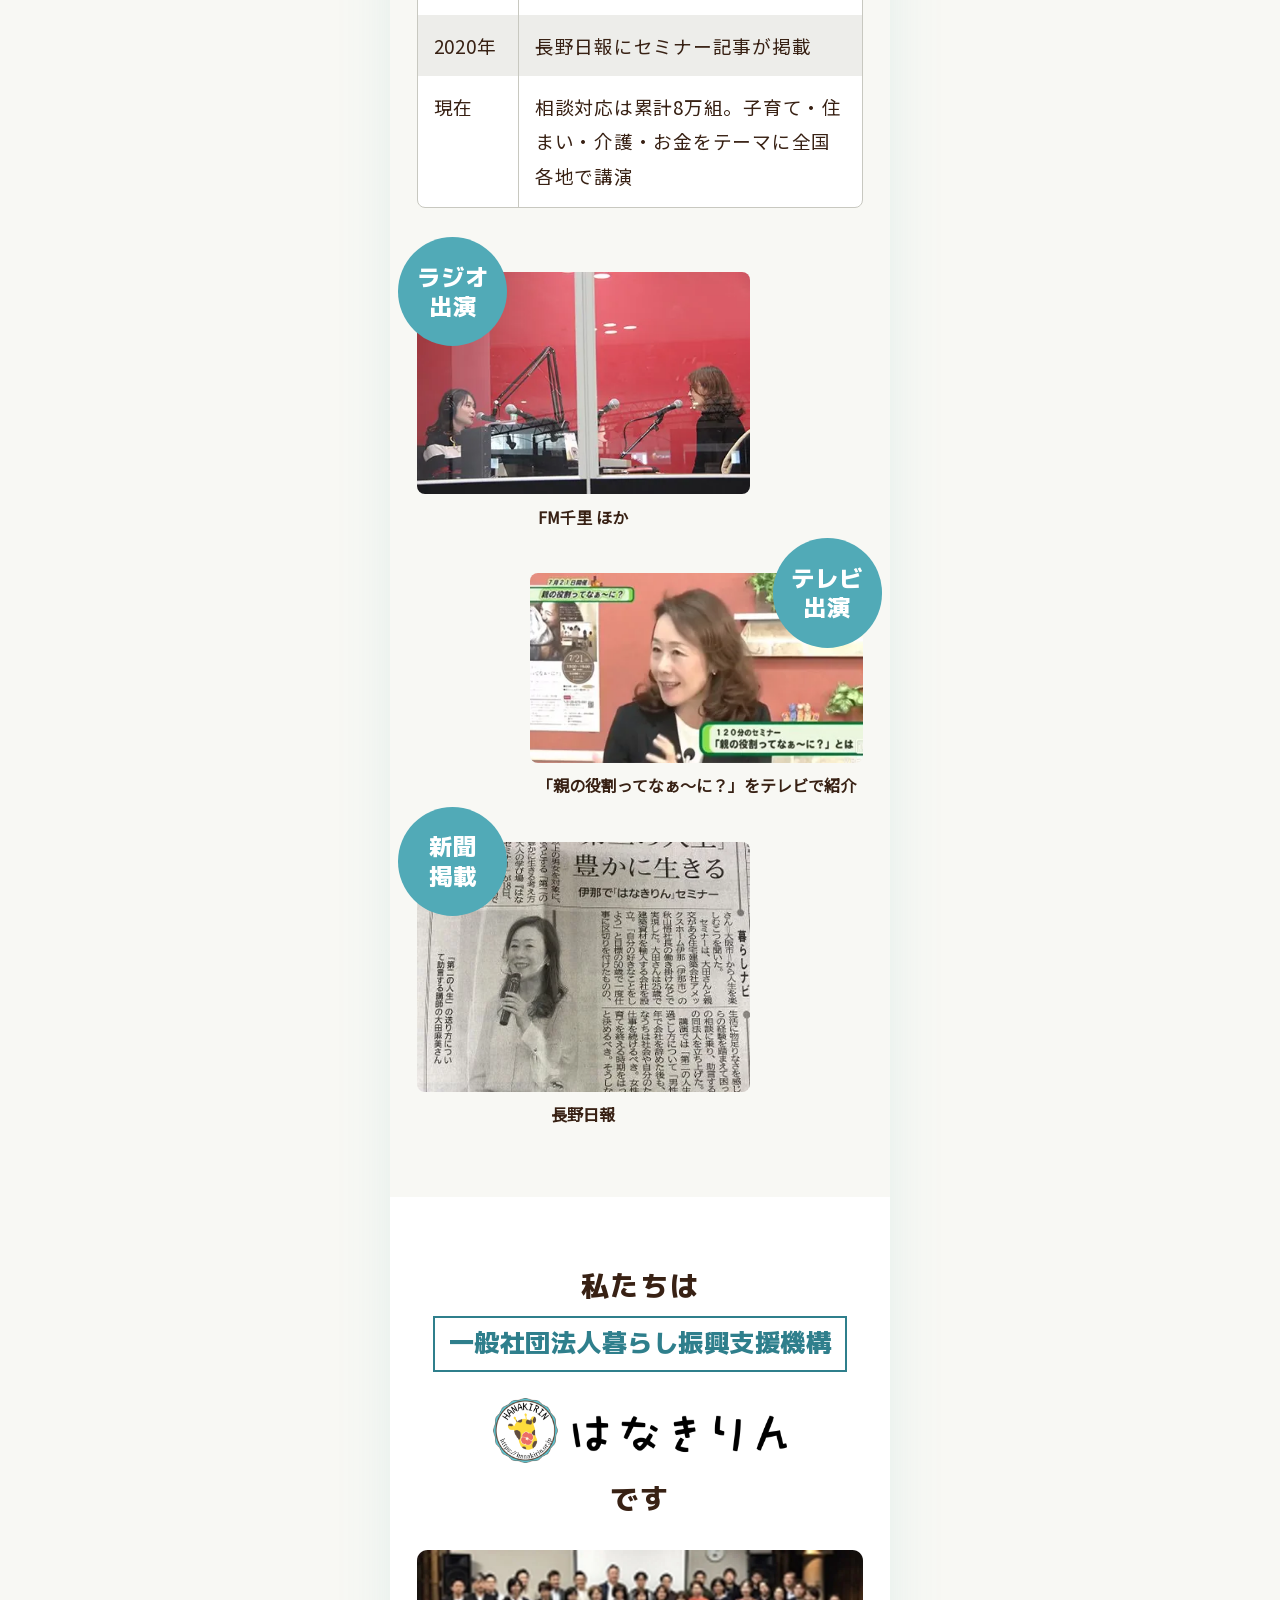
==== commit 00a2dac9: "B案: 申込締切を11/15(日)23:59から11/19(木)23:59に延長（FVタイマー・カウントダウン・申込期限2箇所の計5箇所。A案の11/19表記と統一。曜日変更で「木」が増えたためフォン" ====
--- a/index-b.html
+++ b/index-b.html
@@ -78,8 +78,8 @@
   </svg>
 
   <!-- ============ FV ============ -->
-  <header class="fv-head fv-head--timer js-countdown" data-deadline="2026-11-15T23:59:59+09:00">
-    <p class="timer__label">申込締切 <b>11<small>月</small>15<small>日</small>(日) 23:59</b> まで</p>
+  <header class="fv-head fv-head--timer js-countdown" data-deadline="2026-11-19T23:59:59+09:00">
+    <p class="timer__label">申込締切 <b>11<small>月</small>19<small>日</small>(木) 23:59</b> まで</p>
     <p class="timer__count"><span class="timer__ato">あと</span><b class="timer__num" data-t="d">0</b><small>日</small><b class="timer__num" data-t="h">00</b><small>時間</small><b class="timer__num" data-t="m">00</b><small>分</small><b class="timer__num" data-t="s">00</b><small>秒</small></p>
     <p class="timer__closed" hidden>申込受付は終了しました</p>
   </header>
@@ -183,7 +183,7 @@
       </dl>
       <p class="schedule-card__name">ママのための『親の役割ってなぁ〜に？』</p>
       <a class="btn-cta" href="https://hanakirin.or.jp/entry/?post_id=27394" target="_blank" rel="noopener">無料で席を予約しておく</a>
-      <p class="schedule-card__limit">申込期限 <b>11</b>月<b>15</b>日まで</p>
+      <p class="schedule-card__limit">申込期限 <b>11</b>月<b>19</b>日まで</p>
       <p class="schedule-card__timer js-countdown"><span class="timer__count"><span class="timer__ato">残り</span><b class="timer__num" data-t="d">0</b><small>日</small><b class="timer__num" data-t="h">00</b><small>時間</small><b class="timer__num" data-t="m">00</b><small>分</small><b class="timer__num" data-t="s">00</b><small>秒</small></span><span class="timer__closed" hidden>申込受付は終了しました</span></p>
       <p class="schedule-card__note">※セミナー後に営業は一切致しません。</p>
     </article>
@@ -617,7 +617,7 @@
       </dl>
       <p class="schedule-card__name">ママのための『親の役割ってなぁ〜に？』</p>
       <a class="btn-cta" href="https://hanakirin.or.jp/entry/?post_id=27394" target="_blank" rel="noopener">無料で席を予約しておく</a>
-      <p class="schedule-card__limit">申込期限 <b>11</b>月<b>15</b>日まで</p>
+      <p class="schedule-card__limit">申込期限 <b>11</b>月<b>19</b>日まで</p>
       <p class="schedule-card__timer js-countdown"><span class="timer__count"><span class="timer__ato">残り</span><b class="timer__num" data-t="d">0</b><small>日</small><b class="timer__num" data-t="h">00</b><small>時間</small><b class="timer__num" data-t="m">00</b><small>分</small><b class="timer__num" data-t="s">00</b><small>秒</small></span><span class="timer__closed" hidden>申込受付は終了しました</span></p>
       <p class="schedule-card__note">※セミナー後に営業は一切致しません。</p>
     </article>
@@ -667,36 +667,6 @@
 
 </div>
 
-<!-- 申込前のプライバシーポリシー同意（CVボタンを押すと開く） -->
-<div class="consent" id="consent" role="dialog" aria-modal="true" aria-labelledby="consent-title" hidden>
-  <div class="consent__panel">
-    <button type="button" class="consent__close" aria-label="閉じる">×</button>
-    <h2 class="consent__title" id="consent-title">個人情報の取扱いについて</h2>
-    <p class="consent__lead"><b>最後まで読んでチェックを入れると予約できます。</b></p>
-    <div class="consent__body" tabindex="0">
-      <p>本セミナーへのお申込みに際してご提供いただく個人情報は、本セミナーの運営、参加者への連絡、質問・相談への対応、アフターフォローその他当会のプライバシーポリシーに定める目的で利用します。</p>
-      <p>また、本セミナーについては、当会（一般社団法人暮らし振興支援機構）及び本セミナーの講師、スピーカー、開催協力者その他これらに準ずる立場を務める下記会員との間で、申込者及び参加者の個人情報を共同利用します。</p>
-      <h3>共同利用者</h3>
-      <ul class="consent__list">
-        <li>当会（一般社団法人暮らし振興支援機構）</li>
-        <li>本セミナーの講師としてセミナー案内ページに記載されている当会所属会員（当該講師個人が当会の会員ではなく、当該講師個人が所属する法人が当会の会員である場合には、当該所属法人を指します。）</li>
-        <li>本セミナーの開催協力者としてセミナー案内ページに記載されている当会所属会員（当該開催協力者個人が当会の会員ではなく、当該開催協力者個人が所属する法人が当会の会員である場合には、当該所属法人を指します。）</li>
-      </ul>
-      <p>共同利用者は、本セミナーの運営及びアフターフォローのほか、共同利用者が取り扱う商品・サービス・イベント等の案内及び紹介その他プライバシーポリシーに定める目的で、共同利用する個人情報を利用することがあります。</p>
-      <p>共同利用する個人情報の項目、利用目的、管理責任者その他の詳細については、当会の「プライバシーポリシー」をご確認ください。</p>
-      <p class="consent__policy"><a href="https://hanakirin.or.jp/privacy-policy/" target="_blank" rel="noopener">プライバシーポリシーを確認する</a></p>
-      <p class="consent__end">— 以上 —</p>
-    </div>
-    <p class="consent__hint"><span class="consent__arrow" aria-hidden="true"></span>最後までスクロールするとチェックできます</p>
-    <label class="consent__check">
-      <input type="checkbox" id="consent-agree" disabled>
-      <span><b class="consent__req">【必須】</b>上記の「個人情報の取扱いについて」及び<br>当会のプライバシーポリシーを確認しました。</span>
-    </label>
-    <a class="btn-cta consent__go is-disabled" href="https://hanakirin.or.jp/entry/?post_id=27394" target="_blank" rel="noopener" aria-disabled="true">無料で席を予約する</a>
-    <p class="consent__seats">先着30組のうち <b>残り<span class="consent__seats-num">7</span>組</b></p>
-  </div>
-</div>
-
 <!-- 追従CTA（オファー付近ではフェードアウト） -->
 <a class="float-cta" href="https://hanakirin.or.jp/entry/?post_id=27394" target="_blank" rel="noopener" aria-label="無料で席を予約しておく">
   <small>参加費無料</small>
@@ -708,7 +678,7 @@
 (function () {
   var boxes = document.querySelectorAll('.js-countdown');
   if (!boxes.length) return;
-  var end = new Date('2026-11-15T23:59:59+09:00').getTime();
+  var end = new Date('2026-11-19T23:59:59+09:00').getTime();
   function pad(n) { return (n < 10 ? '0' : '') + n; }
   var items = Array.prototype.map.call(boxes, function (box) {
     var nums = {};
@@ -756,41 +726,6 @@
   }
   window.addEventListener('scroll', onScroll, { passive: true });
 
-  // 申込前のプライバシーポリシー同意モーダル
-  var consent = document.getElementById('consent');
-  if (consent) {
-    var body = consent.querySelector('.consent__body');
-    var agree = document.getElementById('consent-agree');
-    var go = consent.querySelector('.consent__go');
-    var hint = consent.querySelector('.consent__hint');
-    var check = consent.querySelector('.consent__check');
-    var ARROW = '<span class="consent__arrow" aria-hidden="true"></span>';
-    var lastFocus = null;
-    // 案内文を「読む → チェック → 予約ボタン」の今の段階に合わせる
-    function setHint() {
-      hint.classList.toggle('is-done', agree.checked);
-      if (agree.disabled) { hint.innerHTML = ARROW + '最後までスクロールするとチェックできます'; }
-      else if (!agree.checked) { hint.innerHTML = ARROW + '下のチェックを入れると予約ボタンが押せます'; }
-      else { hint.textContent = 'ありがとうございます！予約ボタンを押してください'; }
-    }
-    // 次にすべき場所を揺らして知らせる
-    function nudge(el) { el.classList.remove('is-nudge'); void el.offsetWidth; el.classList.add('is-nudge'); }
-    function reachedEnd() { return body.scrollTop + body.clientHeight >= body.scrollHeight - 8; }
-    var scrolledEndSent = false;
-    function checkScroll() {
-      if (reachedEnd() && !scrolledEndSent) { scrolledEndSent = true; if (window.fbq) { fbq('trackCustom', 'ConsentScrolledEnd', {}, { eventID: window.fbEid() }); } }
-      if (reachedEnd() && agree.disabled) { agree.disabled = false; consent.classList.add('is-read'); setHint(); }
-    }
-    function updateGo() { var ok = agree.checked; go.classList.toggle('is-disabled', !ok); go.setAttribute('aria-disabled', ok ? 'false' : 'true'); consent.classList.toggle('is-checked', ok); setHint(); }
-    function openConsent(e) {
-      e.preventDefault(); lastFocus = e.currentTarget;
-      if (window.fbq) { fbq('track', 'InitiateCheckout', {}, { eventID: window.fbEid() }); }
-      consent.hidden = false; document.body.classList.add('is-locked');
-      body.scrollTop = 0; agree.checked = false; agree.disabled = true;
-      consent.classList.remove('is-read');
-      updateGo(); checkScroll(); consent.querySelector('.consent__close').focus();
-    }
-    function closeConsent() { consent.hidden = true; document.body.classList.remove('is-locked'); if (lastFocus) lastFocus.focus(); }
   // スクロール到達(25/50/75/100%)と主要セクションの表示をMetaピクセルへ送る（各1回）
   (function () {
     function send(name, params) { if (window.fbq && window.fbEid) { fbq('trackCustom', name, params, { eventID: window.fbEid() }); } }
@@ -832,15 +767,14 @@
     }, { rootMargin: '900px 0px' });
     io.observe(ps);
   })();
-    document.querySelectorAll('a.btn-cta:not(.consent__go), a.float-cta').forEach(function (el) { el.addEventListener('click', openConsent); });
-    body.addEventListener('scroll', checkScroll, { passive: true });
-    agree.addEventListener('change', updateGo);
-    check.addEventListener('click', function () { if (agree.disabled) nudge(hint); });
-    go.addEventListener('click', function (e) { if (go.classList.contains('is-disabled')) { e.preventDefault(); if (agree.disabled) { nudge(hint); } else { nudge(check); } return; } if (window.fbq) { fbq('track', 'Lead', {}, { eventID: window.fbEid() }); } closeConsent(); });
-    consent.querySelector('.consent__close').addEventListener('click', closeConsent);
-    consent.addEventListener('click', function (e) { if (e.target === consent) closeConsent(); });
-    document.addEventListener('keydown', function (e) { if (e.key === 'Escape' && !consent.hidden) closeConsent(); });
-  }
+  // CVボタンは同意モーダルを挟まず申込フォームへ直接移動する。押した時点でMetaピクセルへ送る（1回のページ表示につき1回）
+  var ctaSent = false;
+  document.querySelectorAll('a.btn-cta, a.float-cta').forEach(function (el) { el.addEventListener('click', function () {
+    if (ctaSent || !window.fbq || !window.fbEid) return;
+    ctaSent = true;
+    fbq('track', 'InitiateCheckout', {}, { eventID: window.fbEid() });
+    fbq('track', 'Lead', {}, { eventID: window.fbEid() });
+  }); });
   document.querySelectorAll('.footer__top').forEach(function (el) { el.addEventListener('click', function (e) {
     e.preventDefault();
     var reduce = window.matchMedia('(prefers-reduced-motion: reduce)').matches;
